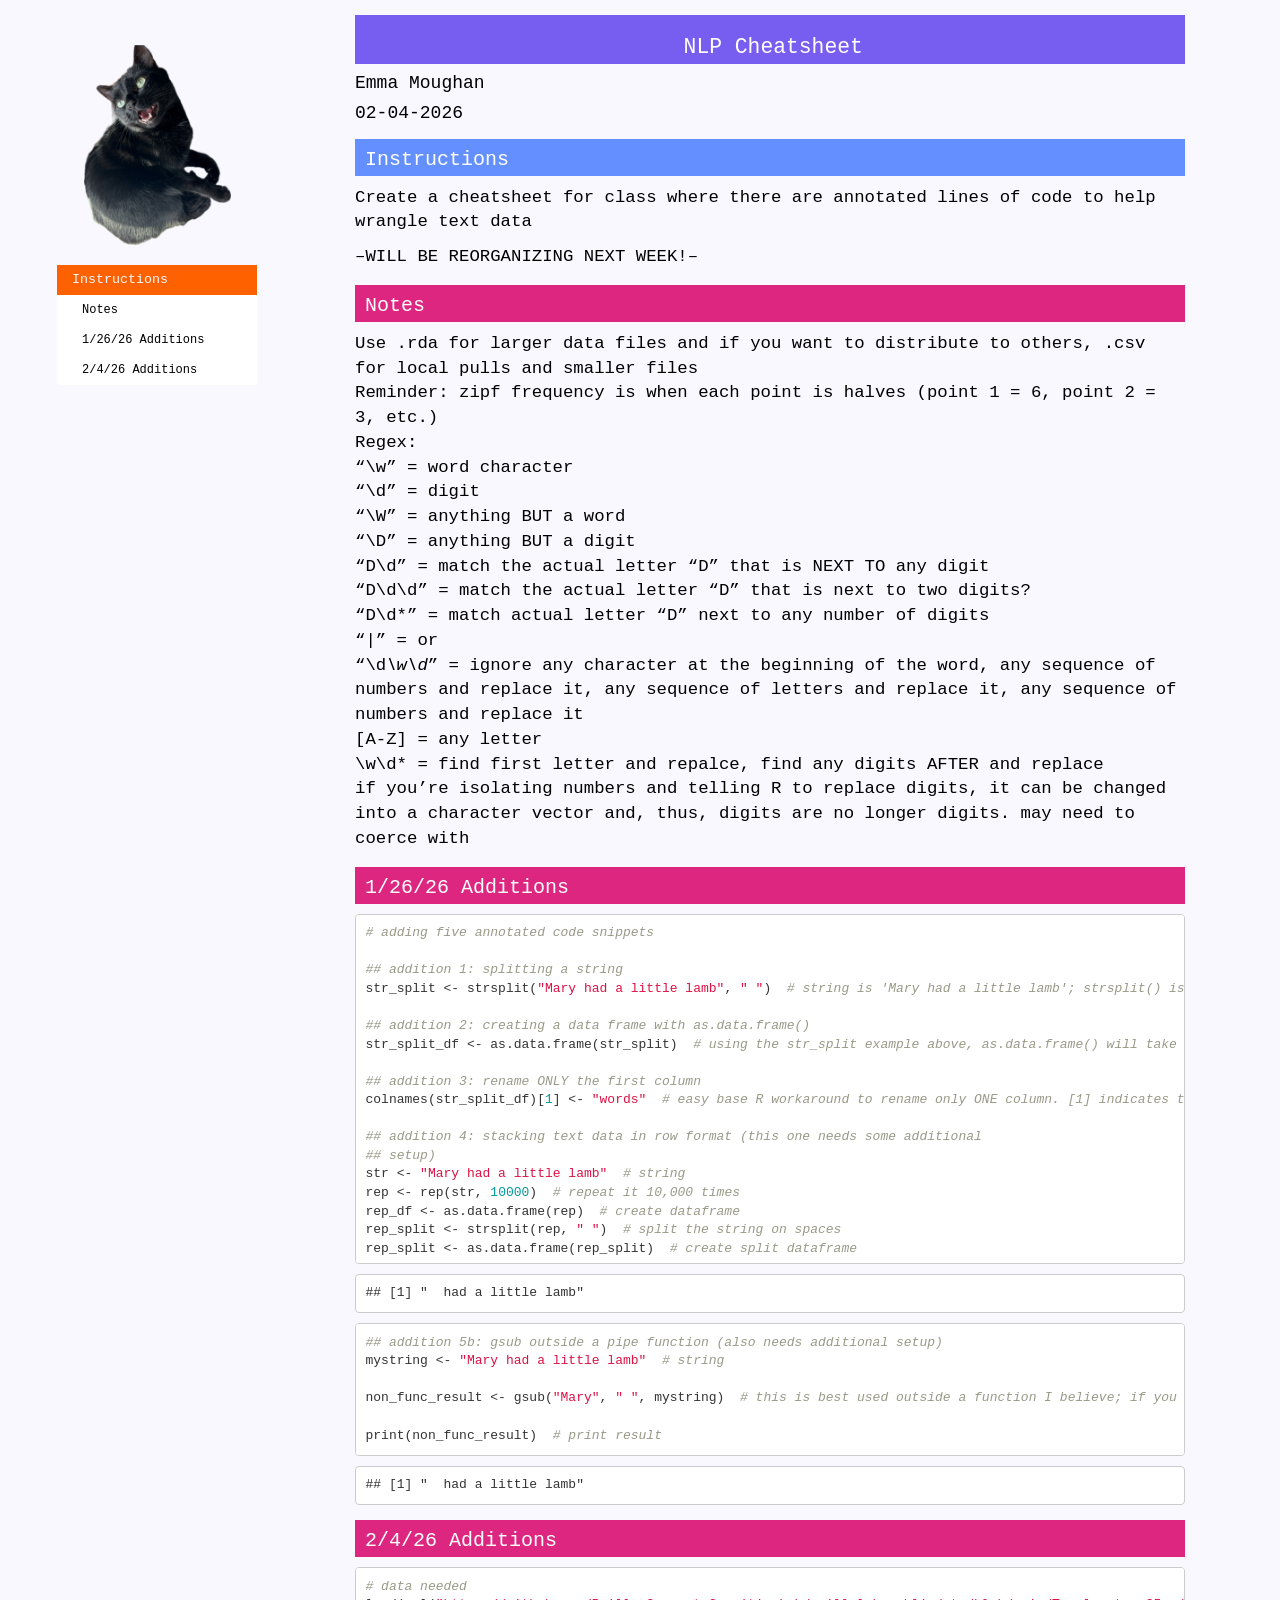
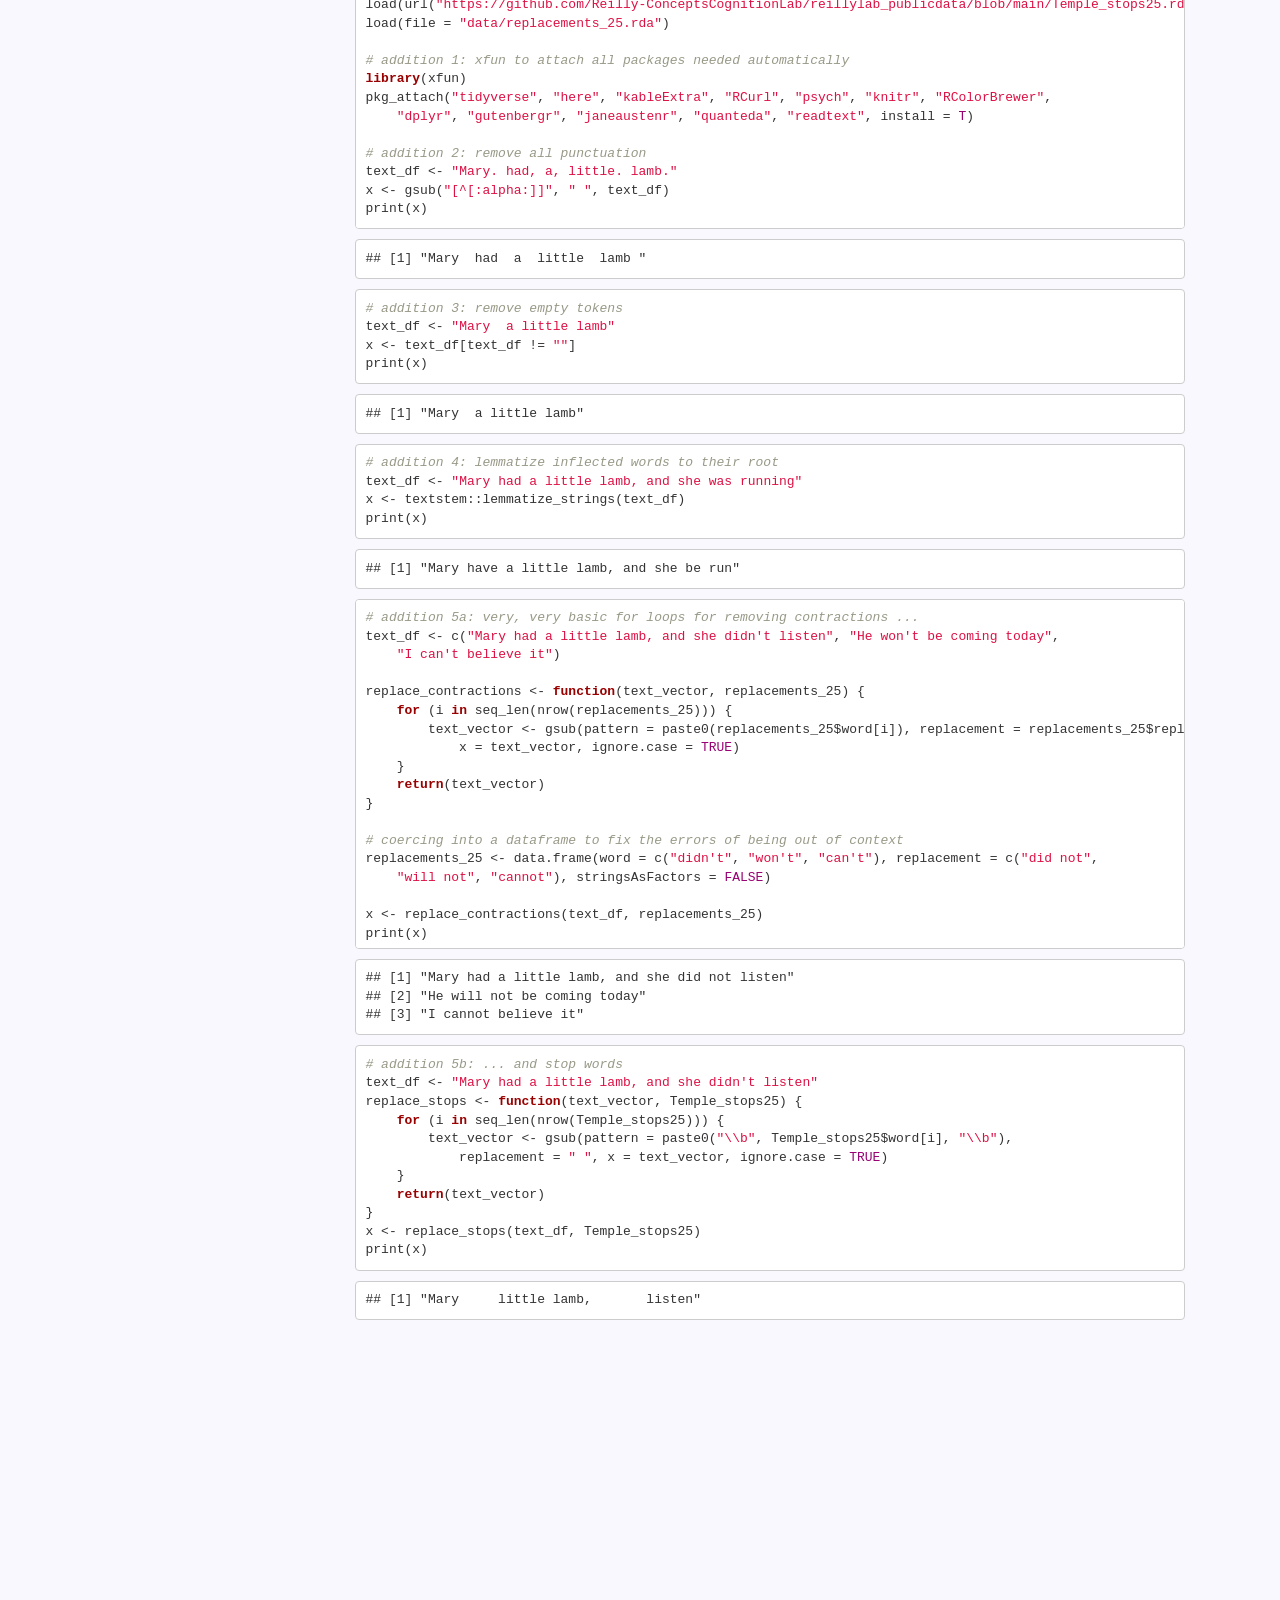
==== Moughan_NLPCheatsheet.html @ 72291a35 "Add files via upload" ====
<!DOCTYPE html>

<html>

<head>

<meta charset="utf-8" />
<meta name="generator" content="pandoc" />
<meta http-equiv="X-UA-Compatible" content="IE=EDGE" />


<meta name="author" content="Emma Moughan" />


<title>NLP Cheatsheet</title>

<script>// Pandoc 2.9 adds attributes on both header and div. We remove the former (to
// be compatible with the behavior of Pandoc < 2.8).
document.addEventListener('DOMContentLoaded', function(e) {
  var hs = document.querySelectorAll("div.section[class*='level'] > :first-child");
  var i, h, a;
  for (i = 0; i < hs.length; i++) {
    h = hs[i];
    if (!/^h[1-6]$/i.test(h.tagName)) continue;  // it should be a header h1-h6
    a = h.attributes;
    while (a.length > 0) h.removeAttribute(a[0].name);
  }
});
</script>
<script>/*! jQuery v3.6.0 | (c) OpenJS Foundation and other contributors | jquery.org/license */
!function(e,t){"use strict";"object"==typeof module&&"object"==typeof module.exports?module.exports=e.document?t(e,!0):function(e){if(!e.document)throw new Error("jQuery requires a window with a document");return t(e)}:t(e)}("undefined"!=typeof window?window:this,function(C,e){"use strict";var t=[],r=Object.getPrototypeOf,s=t.slice,g=t.flat?function(e){return t.flat.call(e)}:function(e){return t.concat.apply([],e)},u=t.push,i=t.indexOf,n={},o=n.toString,v=n.hasOwnProperty,a=v.toString,l=a.call(Object),y={},m=function(e){return"function"==typeof e&&"number"!=typeof e.nodeType&&"function"!=typeof e.item},x=function(e){return null!=e&&e===e.window},E=C.document,c={type:!0,src:!0,nonce:!0,noModule:!0};function b(e,t,n){var r,i,o=(n=n||E).createElement("script");if(o.text=e,t)for(r in c)(i=t[r]||t.getAttribute&&t.getAttribute(r))&&o.setAttribute(r,i);n.head.appendChild(o).parentNode.removeChild(o)}function w(e){return null==e?e+"":"object"==typeof e||"function"==typeof e?n[o.call(e)]||"object":typeof e}var f="3.6.0",S=function(e,t){return new S.fn.init(e,t)};function p(e){var t=!!e&&"length"in e&&e.length,n=w(e);return!m(e)&&!x(e)&&("array"===n||0===t||"number"==typeof t&&0<t&&t-1 in e)}S.fn=S.prototype={jquery:f,constructor:S,length:0,toArray:function(){return s.call(this)},get:function(e){return null==e?s.call(this):e<0?this[e+this.length]:this[e]},pushStack:function(e){var t=S.merge(this.constructor(),e);return t.prevObject=this,t},each:function(e){return S.each(this,e)},map:function(n){return this.pushStack(S.map(this,function(e,t){return n.call(e,t,e)}))},slice:function(){return this.pushStack(s.apply(this,arguments))},first:function(){return this.eq(0)},last:function(){return this.eq(-1)},even:function(){return this.pushStack(S.grep(this,function(e,t){return(t+1)%2}))},odd:function(){return this.pushStack(S.grep(this,function(e,t){return t%2}))},eq:function(e){var t=this.length,n=+e+(e<0?t:0);return this.pushStack(0<=n&&n<t?[this[n]]:[])},end:function(){return this.prevObject||this.constructor()},push:u,sort:t.sort,splice:t.splice},S.extend=S.fn.extend=function(){var e,t,n,r,i,o,a=arguments[0]||{},s=1,u=arguments.length,l=!1;for("boolean"==typeof a&&(l=a,a=arguments[s]||{},s++),"object"==typeof a||m(a)||(a={}),s===u&&(a=this,s--);s<u;s++)if(null!=(e=arguments[s]))for(t in e)r=e[t],"__proto__"!==t&&a!==r&&(l&&r&&(S.isPlainObject(r)||(i=Array.isArray(r)))?(n=a[t],o=i&&!Array.isArray(n)?[]:i||S.isPlainObject(n)?n:{},i=!1,a[t]=S.extend(l,o,r)):void 0!==r&&(a[t]=r));return a},S.extend({expando:"jQuery"+(f+Math.random()).replace(/\D/g,""),isReady:!0,error:function(e){throw new Error(e)},noop:function(){},isPlainObject:function(e){var t,n;return!(!e||"[object Object]"!==o.call(e))&&(!(t=r(e))||"function"==typeof(n=v.call(t,"constructor")&&t.constructor)&&a.call(n)===l)},isEmptyObject:function(e){var t;for(t in e)return!1;return!0},globalEval:function(e,t,n){b(e,{nonce:t&&t.nonce},n)},each:function(e,t){var n,r=0;if(p(e)){for(n=e.length;r<n;r++)if(!1===t.call(e[r],r,e[r]))break}else for(r in e)if(!1===t.call(e[r],r,e[r]))break;return e},makeArray:function(e,t){var n=t||[];return null!=e&&(p(Object(e))?S.merge(n,"string"==typeof e?[e]:e):u.call(n,e)),n},inArray:function(e,t,n){return null==t?-1:i.call(t,e,n)},merge:function(e,t){for(var n=+t.length,r=0,i=e.length;r<n;r++)e[i++]=t[r];return e.length=i,e},grep:function(e,t,n){for(var r=[],i=0,o=e.length,a=!n;i<o;i++)!t(e[i],i)!==a&&r.push(e[i]);return r},map:function(e,t,n){var r,i,o=0,a=[];if(p(e))for(r=e.length;o<r;o++)null!=(i=t(e[o],o,n))&&a.push(i);else for(o in e)null!=(i=t(e[o],o,n))&&a.push(i);return g(a)},guid:1,support:y}),"function"==typeof Symbol&&(S.fn[Symbol.iterator]=t[Symbol.iterator]),S.each("Boolean Number String Function Array Date RegExp Object Error Symbol".split(" "),function(e,t){n["[object "+t+"]"]=t.toLowerCase()});var d=function(n){var e,d,b,o,i,h,f,g,w,u,l,T,C,a,E,v,s,c,y,S="sizzle"+1*new Date,p=n.document,k=0,r=0,m=ue(),x=ue(),A=ue(),N=ue(),j=function(e,t){return e===t&&(l=!0),0},D={}.hasOwnProperty,t=[],q=t.pop,L=t.push,H=t.push,O=t.slice,P=function(e,t){for(var n=0,r=e.length;n<r;n++)if(e[n]===t)return n;return-1},R="checked|selected|async|autofocus|autoplay|controls|defer|disabled|hidden|ismap|loop|multiple|open|readonly|required|scoped",M="[\\x20\\t\\r\\n\\f]",I="(?:\\\\[\\da-fA-F]{1,6}"+M+"?|\\\\[^\\r\\n\\f]|[\\w-]|[^\0-\\x7f])+",W="\\["+M+"*("+I+")(?:"+M+"*([*^$|!~]?=)"+M+"*(?:'((?:\\\\.|[^\\\\'])*)'|\"((?:\\\\.|[^\\\\\"])*)\"|("+I+"))|)"+M+"*\\]",F=":("+I+")(?:\\((('((?:\\\\.|[^\\\\'])*)'|\"((?:\\\\.|[^\\\\\"])*)\")|((?:\\\\.|[^\\\\()[\\]]|"+W+")*)|.*)\\)|)",B=new RegExp(M+"+","g"),$=new RegExp("^"+M+"+|((?:^|[^\\\\])(?:\\\\.)*)"+M+"+$","g"),_=new RegExp("^"+M+"*,"+M+"*"),z=new RegExp("^"+M+"*([>+~]|"+M+")"+M+"*"),U=new RegExp(M+"|>"),X=new RegExp(F),V=new RegExp("^"+I+"$"),G={ID:new RegExp("^#("+I+")"),CLASS:new RegExp("^\\.("+I+")"),TAG:new RegExp("^("+I+"|[*])"),ATTR:new RegExp("^"+W),PSEUDO:new RegExp("^"+F),CHILD:new RegExp("^:(only|first|last|nth|nth-last)-(child|of-type)(?:\\("+M+"*(even|odd|(([+-]|)(\\d*)n|)"+M+"*(?:([+-]|)"+M+"*(\\d+)|))"+M+"*\\)|)","i"),bool:new RegExp("^(?:"+R+")$","i"),needsContext:new RegExp("^"+M+"*[>+~]|:(even|odd|eq|gt|lt|nth|first|last)(?:\\("+M+"*((?:-\\d)?\\d*)"+M+"*\\)|)(?=[^-]|$)","i")},Y=/HTML$/i,Q=/^(?:input|select|textarea|button)$/i,J=/^h\d$/i,K=/^[^{]+\{\s*\[native \w/,Z=/^(?:#([\w-]+)|(\w+)|\.([\w-]+))$/,ee=/[+~]/,te=new RegExp("\\\\[\\da-fA-F]{1,6}"+M+"?|\\\\([^\\r\\n\\f])","g"),ne=function(e,t){var n="0x"+e.slice(1)-65536;return t||(n<0?String.fromCharCode(n+65536):String.fromCharCode(n>>10|55296,1023&n|56320))},re=/([\0-\x1f\x7f]|^-?\d)|^-$|[^\0-\x1f\x7f-\uFFFF\w-]/g,ie=function(e,t){return t?"\0"===e?"\ufffd":e.slice(0,-1)+"\\"+e.charCodeAt(e.length-1).toString(16)+" ":"\\"+e},oe=function(){T()},ae=be(function(e){return!0===e.disabled&&"fieldset"===e.nodeName.toLowerCase()},{dir:"parentNode",next:"legend"});try{H.apply(t=O.call(p.childNodes),p.childNodes),t[p.childNodes.length].nodeType}catch(e){H={apply:t.length?function(e,t){L.apply(e,O.call(t))}:function(e,t){var n=e.length,r=0;while(e[n++]=t[r++]);e.length=n-1}}}function se(t,e,n,r){var i,o,a,s,u,l,c,f=e&&e.ownerDocument,p=e?e.nodeType:9;if(n=n||[],"string"!=typeof t||!t||1!==p&&9!==p&&11!==p)return n;if(!r&&(T(e),e=e||C,E)){if(11!==p&&(u=Z.exec(t)))if(i=u[1]){if(9===p){if(!(a=e.getElementById(i)))return n;if(a.id===i)return n.push(a),n}else if(f&&(a=f.getElementById(i))&&y(e,a)&&a.id===i)return n.push(a),n}else{if(u[2])return H.apply(n,e.getElementsByTagName(t)),n;if((i=u[3])&&d.getElementsByClassName&&e.getElementsByClassName)return H.apply(n,e.getElementsByClassName(i)),n}if(d.qsa&&!N[t+" "]&&(!v||!v.test(t))&&(1!==p||"object"!==e.nodeName.toLowerCase())){if(c=t,f=e,1===p&&(U.test(t)||z.test(t))){(f=ee.test(t)&&ye(e.parentNode)||e)===e&&d.scope||((s=e.getAttribute("id"))?s=s.replace(re,ie):e.setAttribute("id",s=S)),o=(l=h(t)).length;while(o--)l[o]=(s?"#"+s:":scope")+" "+xe(l[o]);c=l.join(",")}try{return H.apply(n,f.querySelectorAll(c)),n}catch(e){N(t,!0)}finally{s===S&&e.removeAttribute("id")}}}return g(t.replace($,"$1"),e,n,r)}function ue(){var r=[];return function e(t,n){return r.push(t+" ")>b.cacheLength&&delete e[r.shift()],e[t+" "]=n}}function le(e){return e[S]=!0,e}function ce(e){var t=C.createElement("fieldset");try{return!!e(t)}catch(e){return!1}finally{t.parentNode&&t.parentNode.removeChild(t),t=null}}function fe(e,t){var n=e.split("|"),r=n.length;while(r--)b.attrHandle[n[r]]=t}function pe(e,t){var n=t&&e,r=n&&1===e.nodeType&&1===t.nodeType&&e.sourceIndex-t.sourceIndex;if(r)return r;if(n)while(n=n.nextSibling)if(n===t)return-1;return e?1:-1}function de(t){return function(e){return"input"===e.nodeName.toLowerCase()&&e.type===t}}function he(n){return function(e){var t=e.nodeName.toLowerCase();return("input"===t||"button"===t)&&e.type===n}}function ge(t){return function(e){return"form"in e?e.parentNode&&!1===e.disabled?"label"in e?"label"in e.parentNode?e.parentNode.disabled===t:e.disabled===t:e.isDisabled===t||e.isDisabled!==!t&&ae(e)===t:e.disabled===t:"label"in e&&e.disabled===t}}function ve(a){return le(function(o){return o=+o,le(function(e,t){var n,r=a([],e.length,o),i=r.length;while(i--)e[n=r[i]]&&(e[n]=!(t[n]=e[n]))})})}function ye(e){return e&&"undefined"!=typeof e.getElementsByTagName&&e}for(e in d=se.support={},i=se.isXML=function(e){var t=e&&e.namespaceURI,n=e&&(e.ownerDocument||e).documentElement;return!Y.test(t||n&&n.nodeName||"HTML")},T=se.setDocument=function(e){var t,n,r=e?e.ownerDocument||e:p;return r!=C&&9===r.nodeType&&r.documentElement&&(a=(C=r).documentElement,E=!i(C),p!=C&&(n=C.defaultView)&&n.top!==n&&(n.addEventListener?n.addEventListener("unload",oe,!1):n.attachEvent&&n.attachEvent("onunload",oe)),d.scope=ce(function(e){return a.appendChild(e).appendChild(C.createElement("div")),"undefined"!=typeof e.querySelectorAll&&!e.querySelectorAll(":scope fieldset div").length}),d.attributes=ce(function(e){return e.className="i",!e.getAttribute("className")}),d.getElementsByTagName=ce(function(e){return e.appendChild(C.createComment("")),!e.getElementsByTagName("*").length}),d.getElementsByClassName=K.test(C.getElementsByClassName),d.getById=ce(function(e){return a.appendChild(e).id=S,!C.getElementsByName||!C.getElementsByName(S).length}),d.getById?(b.filter.ID=function(e){var t=e.replace(te,ne);return function(e){return e.getAttribute("id")===t}},b.find.ID=function(e,t){if("undefined"!=typeof t.getElementById&&E){var n=t.getElementById(e);return n?[n]:[]}}):(b.filter.ID=function(e){var n=e.replace(te,ne);return function(e){var t="undefined"!=typeof e.getAttributeNode&&e.getAttributeNode("id");return t&&t.value===n}},b.find.ID=function(e,t){if("undefined"!=typeof t.getElementById&&E){var n,r,i,o=t.getElementById(e);if(o){if((n=o.getAttributeNode("id"))&&n.value===e)return[o];i=t.getElementsByName(e),r=0;while(o=i[r++])if((n=o.getAttributeNode("id"))&&n.value===e)return[o]}return[]}}),b.find.TAG=d.getElementsByTagName?function(e,t){return"undefined"!=typeof t.getElementsByTagName?t.getElementsByTagName(e):d.qsa?t.querySelectorAll(e):void 0}:function(e,t){var n,r=[],i=0,o=t.getElementsByTagName(e);if("*"===e){while(n=o[i++])1===n.nodeType&&r.push(n);return r}return o},b.find.CLASS=d.getElementsByClassName&&function(e,t){if("undefined"!=typeof t.getElementsByClassName&&E)return t.getElementsByClassName(e)},s=[],v=[],(d.qsa=K.test(C.querySelectorAll))&&(ce(function(e){var t;a.appendChild(e).innerHTML="<a id='"+S+"'></a><select id='"+S+"-\r\\' msallowcapture=''><option selected=''></option></select>",e.querySelectorAll("[msallowcapture^='']").length&&v.push("[*^$]="+M+"*(?:''|\"\")"),e.querySelectorAll("[selected]").length||v.push("\\["+M+"*(?:value|"+R+")"),e.querySelectorAll("[id~="+S+"-]").length||v.push("~="),(t=C.createElement("input")).setAttribute("name",""),e.appendChild(t),e.querySelectorAll("[name='']").length||v.push("\\["+M+"*name"+M+"*="+M+"*(?:''|\"\")"),e.querySelectorAll(":checked").length||v.push(":checked"),e.querySelectorAll("a#"+S+"+*").length||v.push(".#.+[+~]"),e.querySelectorAll("\\\f"),v.push("[\\r\\n\\f]")}),ce(function(e){e.innerHTML="<a href='' disabled='disabled'></a><select disabled='disabled'><option/></select>";var t=C.createElement("input");t.setAttribute("type","hidden"),e.appendChild(t).setAttribute("name","D"),e.querySelectorAll("[name=d]").length&&v.push("name"+M+"*[*^$|!~]?="),2!==e.querySelectorAll(":enabled").length&&v.push(":enabled",":disabled"),a.appendChild(e).disabled=!0,2!==e.querySelectorAll(":disabled").length&&v.push(":enabled",":disabled"),e.querySelectorAll("*,:x"),v.push(",.*:")})),(d.matchesSelector=K.test(c=a.matches||a.webkitMatchesSelector||a.mozMatchesSelector||a.oMatchesSelector||a.msMatchesSelector))&&ce(function(e){d.disconnectedMatch=c.call(e,"*"),c.call(e,"[s!='']:x"),s.push("!=",F)}),v=v.length&&new RegExp(v.join("|")),s=s.length&&new RegExp(s.join("|")),t=K.test(a.compareDocumentPosition),y=t||K.test(a.contains)?function(e,t){var n=9===e.nodeType?e.documentElement:e,r=t&&t.parentNode;return e===r||!(!r||1!==r.nodeType||!(n.contains?n.contains(r):e.compareDocumentPosition&&16&e.compareDocumentPosition(r)))}:function(e,t){if(t)while(t=t.parentNode)if(t===e)return!0;return!1},j=t?function(e,t){if(e===t)return l=!0,0;var n=!e.compareDocumentPosition-!t.compareDocumentPosition;return n||(1&(n=(e.ownerDocument||e)==(t.ownerDocument||t)?e.compareDocumentPosition(t):1)||!d.sortDetached&&t.compareDocumentPosition(e)===n?e==C||e.ownerDocument==p&&y(p,e)?-1:t==C||t.ownerDocument==p&&y(p,t)?1:u?P(u,e)-P(u,t):0:4&n?-1:1)}:function(e,t){if(e===t)return l=!0,0;var n,r=0,i=e.parentNode,o=t.parentNode,a=[e],s=[t];if(!i||!o)return e==C?-1:t==C?1:i?-1:o?1:u?P(u,e)-P(u,t):0;if(i===o)return pe(e,t);n=e;while(n=n.parentNode)a.unshift(n);n=t;while(n=n.parentNode)s.unshift(n);while(a[r]===s[r])r++;return r?pe(a[r],s[r]):a[r]==p?-1:s[r]==p?1:0}),C},se.matches=function(e,t){return se(e,null,null,t)},se.matchesSelector=function(e,t){if(T(e),d.matchesSelector&&E&&!N[t+" "]&&(!s||!s.test(t))&&(!v||!v.test(t)))try{var n=c.call(e,t);if(n||d.disconnectedMatch||e.document&&11!==e.document.nodeType)return n}catch(e){N(t,!0)}return 0<se(t,C,null,[e]).length},se.contains=function(e,t){return(e.ownerDocument||e)!=C&&T(e),y(e,t)},se.attr=function(e,t){(e.ownerDocument||e)!=C&&T(e);var n=b.attrHandle[t.toLowerCase()],r=n&&D.call(b.attrHandle,t.toLowerCase())?n(e,t,!E):void 0;return void 0!==r?r:d.attributes||!E?e.getAttribute(t):(r=e.getAttributeNode(t))&&r.specified?r.value:null},se.escape=function(e){return(e+"").replace(re,ie)},se.error=function(e){throw new Error("Syntax error, unrecognized expression: "+e)},se.uniqueSort=function(e){var t,n=[],r=0,i=0;if(l=!d.detectDuplicates,u=!d.sortStable&&e.slice(0),e.sort(j),l){while(t=e[i++])t===e[i]&&(r=n.push(i));while(r--)e.splice(n[r],1)}return u=null,e},o=se.getText=function(e){var t,n="",r=0,i=e.nodeType;if(i){if(1===i||9===i||11===i){if("string"==typeof e.textContent)return e.textContent;for(e=e.firstChild;e;e=e.nextSibling)n+=o(e)}else if(3===i||4===i)return e.nodeValue}else while(t=e[r++])n+=o(t);return n},(b=se.selectors={cacheLength:50,createPseudo:le,match:G,attrHandle:{},find:{},relative:{">":{dir:"parentNode",first:!0}," ":{dir:"parentNode"},"+":{dir:"previousSibling",first:!0},"~":{dir:"previousSibling"}},preFilter:{ATTR:function(e){return e[1]=e[1].replace(te,ne),e[3]=(e[3]||e[4]||e[5]||"").replace(te,ne),"~="===e[2]&&(e[3]=" "+e[3]+" "),e.slice(0,4)},CHILD:function(e){return e[1]=e[1].toLowerCase(),"nth"===e[1].slice(0,3)?(e[3]||se.error(e[0]),e[4]=+(e[4]?e[5]+(e[6]||1):2*("even"===e[3]||"odd"===e[3])),e[5]=+(e[7]+e[8]||"odd"===e[3])):e[3]&&se.error(e[0]),e},PSEUDO:function(e){var t,n=!e[6]&&e[2];return G.CHILD.test(e[0])?null:(e[3]?e[2]=e[4]||e[5]||"":n&&X.test(n)&&(t=h(n,!0))&&(t=n.indexOf(")",n.length-t)-n.length)&&(e[0]=e[0].slice(0,t),e[2]=n.slice(0,t)),e.slice(0,3))}},filter:{TAG:function(e){var t=e.replace(te,ne).toLowerCase();return"*"===e?function(){return!0}:function(e){return e.nodeName&&e.nodeName.toLowerCase()===t}},CLASS:function(e){var t=m[e+" "];return t||(t=new RegExp("(^|"+M+")"+e+"("+M+"|$)"))&&m(e,function(e){return t.test("string"==typeof e.className&&e.className||"undefined"!=typeof e.getAttribute&&e.getAttribute("class")||"")})},ATTR:function(n,r,i){return function(e){var t=se.attr(e,n);return null==t?"!="===r:!r||(t+="","="===r?t===i:"!="===r?t!==i:"^="===r?i&&0===t.indexOf(i):"*="===r?i&&-1<t.indexOf(i):"$="===r?i&&t.slice(-i.length)===i:"~="===r?-1<(" "+t.replace(B," ")+" ").indexOf(i):"|="===r&&(t===i||t.slice(0,i.length+1)===i+"-"))}},CHILD:function(h,e,t,g,v){var y="nth"!==h.slice(0,3),m="last"!==h.slice(-4),x="of-type"===e;return 1===g&&0===v?function(e){return!!e.parentNode}:function(e,t,n){var r,i,o,a,s,u,l=y!==m?"nextSibling":"previousSibling",c=e.parentNode,f=x&&e.nodeName.toLowerCase(),p=!n&&!x,d=!1;if(c){if(y){while(l){a=e;while(a=a[l])if(x?a.nodeName.toLowerCase()===f:1===a.nodeType)return!1;u=l="only"===h&&!u&&"nextSibling"}return!0}if(u=[m?c.firstChild:c.lastChild],m&&p){d=(s=(r=(i=(o=(a=c)[S]||(a[S]={}))[a.uniqueID]||(o[a.uniqueID]={}))[h]||[])[0]===k&&r[1])&&r[2],a=s&&c.childNodes[s];while(a=++s&&a&&a[l]||(d=s=0)||u.pop())if(1===a.nodeType&&++d&&a===e){i[h]=[k,s,d];break}}else if(p&&(d=s=(r=(i=(o=(a=e)[S]||(a[S]={}))[a.uniqueID]||(o[a.uniqueID]={}))[h]||[])[0]===k&&r[1]),!1===d)while(a=++s&&a&&a[l]||(d=s=0)||u.pop())if((x?a.nodeName.toLowerCase()===f:1===a.nodeType)&&++d&&(p&&((i=(o=a[S]||(a[S]={}))[a.uniqueID]||(o[a.uniqueID]={}))[h]=[k,d]),a===e))break;return(d-=v)===g||d%g==0&&0<=d/g}}},PSEUDO:function(e,o){var t,a=b.pseudos[e]||b.setFilters[e.toLowerCase()]||se.error("unsupported pseudo: "+e);return a[S]?a(o):1<a.length?(t=[e,e,"",o],b.setFilters.hasOwnProperty(e.toLowerCase())?le(function(e,t){var n,r=a(e,o),i=r.length;while(i--)e[n=P(e,r[i])]=!(t[n]=r[i])}):function(e){return a(e,0,t)}):a}},pseudos:{not:le(function(e){var r=[],i=[],s=f(e.replace($,"$1"));return s[S]?le(function(e,t,n,r){var i,o=s(e,null,r,[]),a=e.length;while(a--)(i=o[a])&&(e[a]=!(t[a]=i))}):function(e,t,n){return r[0]=e,s(r,null,n,i),r[0]=null,!i.pop()}}),has:le(function(t){return function(e){return 0<se(t,e).length}}),contains:le(function(t){return t=t.replace(te,ne),function(e){return-1<(e.textContent||o(e)).indexOf(t)}}),lang:le(function(n){return V.test(n||"")||se.error("unsupported lang: "+n),n=n.replace(te,ne).toLowerCase(),function(e){var t;do{if(t=E?e.lang:e.getAttribute("xml:lang")||e.getAttribute("lang"))return(t=t.toLowerCase())===n||0===t.indexOf(n+"-")}while((e=e.parentNode)&&1===e.nodeType);return!1}}),target:function(e){var t=n.location&&n.location.hash;return t&&t.slice(1)===e.id},root:function(e){return e===a},focus:function(e){return e===C.activeElement&&(!C.hasFocus||C.hasFocus())&&!!(e.type||e.href||~e.tabIndex)},enabled:ge(!1),disabled:ge(!0),checked:function(e){var t=e.nodeName.toLowerCase();return"input"===t&&!!e.checked||"option"===t&&!!e.selected},selected:function(e){return e.parentNode&&e.parentNode.selectedIndex,!0===e.selected},empty:function(e){for(e=e.firstChild;e;e=e.nextSibling)if(e.nodeType<6)return!1;return!0},parent:function(e){return!b.pseudos.empty(e)},header:function(e){return J.test(e.nodeName)},input:function(e){return Q.test(e.nodeName)},button:function(e){var t=e.nodeName.toLowerCase();return"input"===t&&"button"===e.type||"button"===t},text:function(e){var t;return"input"===e.nodeName.toLowerCase()&&"text"===e.type&&(null==(t=e.getAttribute("type"))||"text"===t.toLowerCase())},first:ve(function(){return[0]}),last:ve(function(e,t){return[t-1]}),eq:ve(function(e,t,n){return[n<0?n+t:n]}),even:ve(function(e,t){for(var n=0;n<t;n+=2)e.push(n);return e}),odd:ve(function(e,t){for(var n=1;n<t;n+=2)e.push(n);return e}),lt:ve(function(e,t,n){for(var r=n<0?n+t:t<n?t:n;0<=--r;)e.push(r);return e}),gt:ve(function(e,t,n){for(var r=n<0?n+t:n;++r<t;)e.push(r);return e})}}).pseudos.nth=b.pseudos.eq,{radio:!0,checkbox:!0,file:!0,password:!0,image:!0})b.pseudos[e]=de(e);for(e in{submit:!0,reset:!0})b.pseudos[e]=he(e);function me(){}function xe(e){for(var t=0,n=e.length,r="";t<n;t++)r+=e[t].value;return r}function be(s,e,t){var u=e.dir,l=e.next,c=l||u,f=t&&"parentNode"===c,p=r++;return e.first?function(e,t,n){while(e=e[u])if(1===e.nodeType||f)return s(e,t,n);return!1}:function(e,t,n){var r,i,o,a=[k,p];if(n){while(e=e[u])if((1===e.nodeType||f)&&s(e,t,n))return!0}else while(e=e[u])if(1===e.nodeType||f)if(i=(o=e[S]||(e[S]={}))[e.uniqueID]||(o[e.uniqueID]={}),l&&l===e.nodeName.toLowerCase())e=e[u]||e;else{if((r=i[c])&&r[0]===k&&r[1]===p)return a[2]=r[2];if((i[c]=a)[2]=s(e,t,n))return!0}return!1}}function we(i){return 1<i.length?function(e,t,n){var r=i.length;while(r--)if(!i[r](e,t,n))return!1;return!0}:i[0]}function Te(e,t,n,r,i){for(var o,a=[],s=0,u=e.length,l=null!=t;s<u;s++)(o=e[s])&&(n&&!n(o,r,i)||(a.push(o),l&&t.push(s)));return a}function Ce(d,h,g,v,y,e){return v&&!v[S]&&(v=Ce(v)),y&&!y[S]&&(y=Ce(y,e)),le(function(e,t,n,r){var i,o,a,s=[],u=[],l=t.length,c=e||function(e,t,n){for(var r=0,i=t.length;r<i;r++)se(e,t[r],n);return n}(h||"*",n.nodeType?[n]:n,[]),f=!d||!e&&h?c:Te(c,s,d,n,r),p=g?y||(e?d:l||v)?[]:t:f;if(g&&g(f,p,n,r),v){i=Te(p,u),v(i,[],n,r),o=i.length;while(o--)(a=i[o])&&(p[u[o]]=!(f[u[o]]=a))}if(e){if(y||d){if(y){i=[],o=p.length;while(o--)(a=p[o])&&i.push(f[o]=a);y(null,p=[],i,r)}o=p.length;while(o--)(a=p[o])&&-1<(i=y?P(e,a):s[o])&&(e[i]=!(t[i]=a))}}else p=Te(p===t?p.splice(l,p.length):p),y?y(null,t,p,r):H.apply(t,p)})}function Ee(e){for(var i,t,n,r=e.length,o=b.relative[e[0].type],a=o||b.relative[" "],s=o?1:0,u=be(function(e){return e===i},a,!0),l=be(function(e){return-1<P(i,e)},a,!0),c=[function(e,t,n){var r=!o&&(n||t!==w)||((i=t).nodeType?u(e,t,n):l(e,t,n));return i=null,r}];s<r;s++)if(t=b.relative[e[s].type])c=[be(we(c),t)];else{if((t=b.filter[e[s].type].apply(null,e[s].matches))[S]){for(n=++s;n<r;n++)if(b.relative[e[n].type])break;return Ce(1<s&&we(c),1<s&&xe(e.slice(0,s-1).concat({value:" "===e[s-2].type?"*":""})).replace($,"$1"),t,s<n&&Ee(e.slice(s,n)),n<r&&Ee(e=e.slice(n)),n<r&&xe(e))}c.push(t)}return we(c)}return me.prototype=b.filters=b.pseudos,b.setFilters=new me,h=se.tokenize=function(e,t){var n,r,i,o,a,s,u,l=x[e+" "];if(l)return t?0:l.slice(0);a=e,s=[],u=b.preFilter;while(a){for(o in n&&!(r=_.exec(a))||(r&&(a=a.slice(r[0].length)||a),s.push(i=[])),n=!1,(r=z.exec(a))&&(n=r.shift(),i.push({value:n,type:r[0].replace($," ")}),a=a.slice(n.length)),b.filter)!(r=G[o].exec(a))||u[o]&&!(r=u[o](r))||(n=r.shift(),i.push({value:n,type:o,matches:r}),a=a.slice(n.length));if(!n)break}return t?a.length:a?se.error(e):x(e,s).slice(0)},f=se.compile=function(e,t){var n,v,y,m,x,r,i=[],o=[],a=A[e+" "];if(!a){t||(t=h(e)),n=t.length;while(n--)(a=Ee(t[n]))[S]?i.push(a):o.push(a);(a=A(e,(v=o,m=0<(y=i).length,x=0<v.length,r=function(e,t,n,r,i){var o,a,s,u=0,l="0",c=e&&[],f=[],p=w,d=e||x&&b.find.TAG("*",i),h=k+=null==p?1:Math.random()||.1,g=d.length;for(i&&(w=t==C||t||i);l!==g&&null!=(o=d[l]);l++){if(x&&o){a=0,t||o.ownerDocument==C||(T(o),n=!E);while(s=v[a++])if(s(o,t||C,n)){r.push(o);break}i&&(k=h)}m&&((o=!s&&o)&&u--,e&&c.push(o))}if(u+=l,m&&l!==u){a=0;while(s=y[a++])s(c,f,t,n);if(e){if(0<u)while(l--)c[l]||f[l]||(f[l]=q.call(r));f=Te(f)}H.apply(r,f),i&&!e&&0<f.length&&1<u+y.length&&se.uniqueSort(r)}return i&&(k=h,w=p),c},m?le(r):r))).selector=e}return a},g=se.select=function(e,t,n,r){var i,o,a,s,u,l="function"==typeof e&&e,c=!r&&h(e=l.selector||e);if(n=n||[],1===c.length){if(2<(o=c[0]=c[0].slice(0)).length&&"ID"===(a=o[0]).type&&9===t.nodeType&&E&&b.relative[o[1].type]){if(!(t=(b.find.ID(a.matches[0].replace(te,ne),t)||[])[0]))return n;l&&(t=t.parentNode),e=e.slice(o.shift().value.length)}i=G.needsContext.test(e)?0:o.length;while(i--){if(a=o[i],b.relative[s=a.type])break;if((u=b.find[s])&&(r=u(a.matches[0].replace(te,ne),ee.test(o[0].type)&&ye(t.parentNode)||t))){if(o.splice(i,1),!(e=r.length&&xe(o)))return H.apply(n,r),n;break}}}return(l||f(e,c))(r,t,!E,n,!t||ee.test(e)&&ye(t.parentNode)||t),n},d.sortStable=S.split("").sort(j).join("")===S,d.detectDuplicates=!!l,T(),d.sortDetached=ce(function(e){return 1&e.compareDocumentPosition(C.createElement("fieldset"))}),ce(function(e){return e.innerHTML="<a href='#'></a>","#"===e.firstChild.getAttribute("href")})||fe("type|href|height|width",function(e,t,n){if(!n)return e.getAttribute(t,"type"===t.toLowerCase()?1:2)}),d.attributes&&ce(function(e){return e.innerHTML="<input/>",e.firstChild.setAttribute("value",""),""===e.firstChild.getAttribute("value")})||fe("value",function(e,t,n){if(!n&&"input"===e.nodeName.toLowerCase())return e.defaultValue}),ce(function(e){return null==e.getAttribute("disabled")})||fe(R,function(e,t,n){var r;if(!n)return!0===e[t]?t.toLowerCase():(r=e.getAttributeNode(t))&&r.specified?r.value:null}),se}(C);S.find=d,S.expr=d.selectors,S.expr[":"]=S.expr.pseudos,S.uniqueSort=S.unique=d.uniqueSort,S.text=d.getText,S.isXMLDoc=d.isXML,S.contains=d.contains,S.escapeSelector=d.escape;var h=function(e,t,n){var r=[],i=void 0!==n;while((e=e[t])&&9!==e.nodeType)if(1===e.nodeType){if(i&&S(e).is(n))break;r.push(e)}return r},T=function(e,t){for(var n=[];e;e=e.nextSibling)1===e.nodeType&&e!==t&&n.push(e);return n},k=S.expr.match.needsContext;function A(e,t){return e.nodeName&&e.nodeName.toLowerCase()===t.toLowerCase()}var N=/^<([a-z][^\/\0>:\x20\t\r\n\f]*)[\x20\t\r\n\f]*\/?>(?:<\/\1>|)$/i;function j(e,n,r){return m(n)?S.grep(e,function(e,t){return!!n.call(e,t,e)!==r}):n.nodeType?S.grep(e,function(e){return e===n!==r}):"string"!=typeof n?S.grep(e,function(e){return-1<i.call(n,e)!==r}):S.filter(n,e,r)}S.filter=function(e,t,n){var r=t[0];return n&&(e=":not("+e+")"),1===t.length&&1===r.nodeType?S.find.matchesSelector(r,e)?[r]:[]:S.find.matches(e,S.grep(t,function(e){return 1===e.nodeType}))},S.fn.extend({find:function(e){var t,n,r=this.length,i=this;if("string"!=typeof e)return this.pushStack(S(e).filter(function(){for(t=0;t<r;t++)if(S.contains(i[t],this))return!0}));for(n=this.pushStack([]),t=0;t<r;t++)S.find(e,i[t],n);return 1<r?S.uniqueSort(n):n},filter:function(e){return this.pushStack(j(this,e||[],!1))},not:function(e){return this.pushStack(j(this,e||[],!0))},is:function(e){return!!j(this,"string"==typeof e&&k.test(e)?S(e):e||[],!1).length}});var D,q=/^(?:\s*(<[\w\W]+>)[^>]*|#([\w-]+))$/;(S.fn.init=function(e,t,n){var r,i;if(!e)return this;if(n=n||D,"string"==typeof e){if(!(r="<"===e[0]&&">"===e[e.length-1]&&3<=e.length?[null,e,null]:q.exec(e))||!r[1]&&t)return!t||t.jquery?(t||n).find(e):this.constructor(t).find(e);if(r[1]){if(t=t instanceof S?t[0]:t,S.merge(this,S.parseHTML(r[1],t&&t.nodeType?t.ownerDocument||t:E,!0)),N.test(r[1])&&S.isPlainObject(t))for(r in t)m(this[r])?this[r](t[r]):this.attr(r,t[r]);return this}return(i=E.getElementById(r[2]))&&(this[0]=i,this.length=1),this}return e.nodeType?(this[0]=e,this.length=1,this):m(e)?void 0!==n.ready?n.ready(e):e(S):S.makeArray(e,this)}).prototype=S.fn,D=S(E);var L=/^(?:parents|prev(?:Until|All))/,H={children:!0,contents:!0,next:!0,prev:!0};function O(e,t){while((e=e[t])&&1!==e.nodeType);return e}S.fn.extend({has:function(e){var t=S(e,this),n=t.length;return this.filter(function(){for(var e=0;e<n;e++)if(S.contains(this,t[e]))return!0})},closest:function(e,t){var n,r=0,i=this.length,o=[],a="string"!=typeof e&&S(e);if(!k.test(e))for(;r<i;r++)for(n=this[r];n&&n!==t;n=n.parentNode)if(n.nodeType<11&&(a?-1<a.index(n):1===n.nodeType&&S.find.matchesSelector(n,e))){o.push(n);break}return this.pushStack(1<o.length?S.uniqueSort(o):o)},index:function(e){return e?"string"==typeof e?i.call(S(e),this[0]):i.call(this,e.jquery?e[0]:e):this[0]&&this[0].parentNode?this.first().prevAll().length:-1},add:function(e,t){return this.pushStack(S.uniqueSort(S.merge(this.get(),S(e,t))))},addBack:function(e){return this.add(null==e?this.prevObject:this.prevObject.filter(e))}}),S.each({parent:function(e){var t=e.parentNode;return t&&11!==t.nodeType?t:null},parents:function(e){return h(e,"parentNode")},parentsUntil:function(e,t,n){return h(e,"parentNode",n)},next:function(e){return O(e,"nextSibling")},prev:function(e){return O(e,"previousSibling")},nextAll:function(e){return h(e,"nextSibling")},prevAll:function(e){return h(e,"previousSibling")},nextUntil:function(e,t,n){return h(e,"nextSibling",n)},prevUntil:function(e,t,n){return h(e,"previousSibling",n)},siblings:function(e){return T((e.parentNode||{}).firstChild,e)},children:function(e){return T(e.firstChild)},contents:function(e){return null!=e.contentDocument&&r(e.contentDocument)?e.contentDocument:(A(e,"template")&&(e=e.content||e),S.merge([],e.childNodes))}},function(r,i){S.fn[r]=function(e,t){var n=S.map(this,i,e);return"Until"!==r.slice(-5)&&(t=e),t&&"string"==typeof t&&(n=S.filter(t,n)),1<this.length&&(H[r]||S.uniqueSort(n),L.test(r)&&n.reverse()),this.pushStack(n)}});var P=/[^\x20\t\r\n\f]+/g;function R(e){return e}function M(e){throw e}function I(e,t,n,r){var i;try{e&&m(i=e.promise)?i.call(e).done(t).fail(n):e&&m(i=e.then)?i.call(e,t,n):t.apply(void 0,[e].slice(r))}catch(e){n.apply(void 0,[e])}}S.Callbacks=function(r){var e,n;r="string"==typeof r?(e=r,n={},S.each(e.match(P)||[],function(e,t){n[t]=!0}),n):S.extend({},r);var i,t,o,a,s=[],u=[],l=-1,c=function(){for(a=a||r.once,o=i=!0;u.length;l=-1){t=u.shift();while(++l<s.length)!1===s[l].apply(t[0],t[1])&&r.stopOnFalse&&(l=s.length,t=!1)}r.memory||(t=!1),i=!1,a&&(s=t?[]:"")},f={add:function(){return s&&(t&&!i&&(l=s.length-1,u.push(t)),function n(e){S.each(e,function(e,t){m(t)?r.unique&&f.has(t)||s.push(t):t&&t.length&&"string"!==w(t)&&n(t)})}(arguments),t&&!i&&c()),this},remove:function(){return S.each(arguments,function(e,t){var n;while(-1<(n=S.inArray(t,s,n)))s.splice(n,1),n<=l&&l--}),this},has:function(e){return e?-1<S.inArray(e,s):0<s.length},empty:function(){return s&&(s=[]),this},disable:function(){return a=u=[],s=t="",this},disabled:function(){return!s},lock:function(){return a=u=[],t||i||(s=t=""),this},locked:function(){return!!a},fireWith:function(e,t){return a||(t=[e,(t=t||[]).slice?t.slice():t],u.push(t),i||c()),this},fire:function(){return f.fireWith(this,arguments),this},fired:function(){return!!o}};return f},S.extend({Deferred:function(e){var o=[["notify","progress",S.Callbacks("memory"),S.Callbacks("memory"),2],["resolve","done",S.Callbacks("once memory"),S.Callbacks("once memory"),0,"resolved"],["reject","fail",S.Callbacks("once memory"),S.Callbacks("once memory"),1,"rejected"]],i="pending",a={state:function(){return i},always:function(){return s.done(arguments).fail(arguments),this},"catch":function(e){return a.then(null,e)},pipe:function(){var i=arguments;return S.Deferred(function(r){S.each(o,function(e,t){var n=m(i[t[4]])&&i[t[4]];s[t[1]](function(){var e=n&&n.apply(this,arguments);e&&m(e.promise)?e.promise().progress(r.notify).done(r.resolve).fail(r.reject):r[t[0]+"With"](this,n?[e]:arguments)})}),i=null}).promise()},then:function(t,n,r){var u=0;function l(i,o,a,s){return function(){var n=this,r=arguments,e=function(){var e,t;if(!(i<u)){if((e=a.apply(n,r))===o.promise())throw new TypeError("Thenable self-resolution");t=e&&("object"==typeof e||"function"==typeof e)&&e.then,m(t)?s?t.call(e,l(u,o,R,s),l(u,o,M,s)):(u++,t.call(e,l(u,o,R,s),l(u,o,M,s),l(u,o,R,o.notifyWith))):(a!==R&&(n=void 0,r=[e]),(s||o.resolveWith)(n,r))}},t=s?e:function(){try{e()}catch(e){S.Deferred.exceptionHook&&S.Deferred.exceptionHook(e,t.stackTrace),u<=i+1&&(a!==M&&(n=void 0,r=[e]),o.rejectWith(n,r))}};i?t():(S.Deferred.getStackHook&&(t.stackTrace=S.Deferred.getStackHook()),C.setTimeout(t))}}return S.Deferred(function(e){o[0][3].add(l(0,e,m(r)?r:R,e.notifyWith)),o[1][3].add(l(0,e,m(t)?t:R)),o[2][3].add(l(0,e,m(n)?n:M))}).promise()},promise:function(e){return null!=e?S.extend(e,a):a}},s={};return S.each(o,function(e,t){var n=t[2],r=t[5];a[t[1]]=n.add,r&&n.add(function(){i=r},o[3-e][2].disable,o[3-e][3].disable,o[0][2].lock,o[0][3].lock),n.add(t[3].fire),s[t[0]]=function(){return s[t[0]+"With"](this===s?void 0:this,arguments),this},s[t[0]+"With"]=n.fireWith}),a.promise(s),e&&e.call(s,s),s},when:function(e){var n=arguments.length,t=n,r=Array(t),i=s.call(arguments),o=S.Deferred(),a=function(t){return function(e){r[t]=this,i[t]=1<arguments.length?s.call(arguments):e,--n||o.resolveWith(r,i)}};if(n<=1&&(I(e,o.done(a(t)).resolve,o.reject,!n),"pending"===o.state()||m(i[t]&&i[t].then)))return o.then();while(t--)I(i[t],a(t),o.reject);return o.promise()}});var W=/^(Eval|Internal|Range|Reference|Syntax|Type|URI)Error$/;S.Deferred.exceptionHook=function(e,t){C.console&&C.console.warn&&e&&W.test(e.name)&&C.console.warn("jQuery.Deferred exception: "+e.message,e.stack,t)},S.readyException=function(e){C.setTimeout(function(){throw e})};var F=S.Deferred();function B(){E.removeEventListener("DOMContentLoaded",B),C.removeEventListener("load",B),S.ready()}S.fn.ready=function(e){return F.then(e)["catch"](function(e){S.readyException(e)}),this},S.extend({isReady:!1,readyWait:1,ready:function(e){(!0===e?--S.readyWait:S.isReady)||(S.isReady=!0)!==e&&0<--S.readyWait||F.resolveWith(E,[S])}}),S.ready.then=F.then,"complete"===E.readyState||"loading"!==E.readyState&&!E.documentElement.doScroll?C.setTimeout(S.ready):(E.addEventListener("DOMContentLoaded",B),C.addEventListener("load",B));var $=function(e,t,n,r,i,o,a){var s=0,u=e.length,l=null==n;if("object"===w(n))for(s in i=!0,n)$(e,t,s,n[s],!0,o,a);else if(void 0!==r&&(i=!0,m(r)||(a=!0),l&&(a?(t.call(e,r),t=null):(l=t,t=function(e,t,n){return l.call(S(e),n)})),t))for(;s<u;s++)t(e[s],n,a?r:r.call(e[s],s,t(e[s],n)));return i?e:l?t.call(e):u?t(e[0],n):o},_=/^-ms-/,z=/-([a-z])/g;function U(e,t){return t.toUpperCase()}function X(e){return e.replace(_,"ms-").replace(z,U)}var V=function(e){return 1===e.nodeType||9===e.nodeType||!+e.nodeType};function G(){this.expando=S.expando+G.uid++}G.uid=1,G.prototype={cache:function(e){var t=e[this.expando];return t||(t={},V(e)&&(e.nodeType?e[this.expando]=t:Object.defineProperty(e,this.expando,{value:t,configurable:!0}))),t},set:function(e,t,n){var r,i=this.cache(e);if("string"==typeof t)i[X(t)]=n;else for(r in t)i[X(r)]=t[r];return i},get:function(e,t){return void 0===t?this.cache(e):e[this.expando]&&e[this.expando][X(t)]},access:function(e,t,n){return void 0===t||t&&"string"==typeof t&&void 0===n?this.get(e,t):(this.set(e,t,n),void 0!==n?n:t)},remove:function(e,t){var n,r=e[this.expando];if(void 0!==r){if(void 0!==t){n=(t=Array.isArray(t)?t.map(X):(t=X(t))in r?[t]:t.match(P)||[]).length;while(n--)delete r[t[n]]}(void 0===t||S.isEmptyObject(r))&&(e.nodeType?e[this.expando]=void 0:delete e[this.expando])}},hasData:function(e){var t=e[this.expando];return void 0!==t&&!S.isEmptyObject(t)}};var Y=new G,Q=new G,J=/^(?:\{[\w\W]*\}|\[[\w\W]*\])$/,K=/[A-Z]/g;function Z(e,t,n){var r,i;if(void 0===n&&1===e.nodeType)if(r="data-"+t.replace(K,"-$&").toLowerCase(),"string"==typeof(n=e.getAttribute(r))){try{n="true"===(i=n)||"false"!==i&&("null"===i?null:i===+i+""?+i:J.test(i)?JSON.parse(i):i)}catch(e){}Q.set(e,t,n)}else n=void 0;return n}S.extend({hasData:function(e){return Q.hasData(e)||Y.hasData(e)},data:function(e,t,n){return Q.access(e,t,n)},removeData:function(e,t){Q.remove(e,t)},_data:function(e,t,n){return Y.access(e,t,n)},_removeData:function(e,t){Y.remove(e,t)}}),S.fn.extend({data:function(n,e){var t,r,i,o=this[0],a=o&&o.attributes;if(void 0===n){if(this.length&&(i=Q.get(o),1===o.nodeType&&!Y.get(o,"hasDataAttrs"))){t=a.length;while(t--)a[t]&&0===(r=a[t].name).indexOf("data-")&&(r=X(r.slice(5)),Z(o,r,i[r]));Y.set(o,"hasDataAttrs",!0)}return i}return"object"==typeof n?this.each(function(){Q.set(this,n)}):$(this,function(e){var t;if(o&&void 0===e)return void 0!==(t=Q.get(o,n))?t:void 0!==(t=Z(o,n))?t:void 0;this.each(function(){Q.set(this,n,e)})},null,e,1<arguments.length,null,!0)},removeData:function(e){return this.each(function(){Q.remove(this,e)})}}),S.extend({queue:function(e,t,n){var r;if(e)return t=(t||"fx")+"queue",r=Y.get(e,t),n&&(!r||Array.isArray(n)?r=Y.access(e,t,S.makeArray(n)):r.push(n)),r||[]},dequeue:function(e,t){t=t||"fx";var n=S.queue(e,t),r=n.length,i=n.shift(),o=S._queueHooks(e,t);"inprogress"===i&&(i=n.shift(),r--),i&&("fx"===t&&n.unshift("inprogress"),delete o.stop,i.call(e,function(){S.dequeue(e,t)},o)),!r&&o&&o.empty.fire()},_queueHooks:function(e,t){var n=t+"queueHooks";return Y.get(e,n)||Y.access(e,n,{empty:S.Callbacks("once memory").add(function(){Y.remove(e,[t+"queue",n])})})}}),S.fn.extend({queue:function(t,n){var e=2;return"string"!=typeof t&&(n=t,t="fx",e--),arguments.length<e?S.queue(this[0],t):void 0===n?this:this.each(function(){var e=S.queue(this,t,n);S._queueHooks(this,t),"fx"===t&&"inprogress"!==e[0]&&S.dequeue(this,t)})},dequeue:function(e){return this.each(function(){S.dequeue(this,e)})},clearQueue:function(e){return this.queue(e||"fx",[])},promise:function(e,t){var n,r=1,i=S.Deferred(),o=this,a=this.length,s=function(){--r||i.resolveWith(o,[o])};"string"!=typeof e&&(t=e,e=void 0),e=e||"fx";while(a--)(n=Y.get(o[a],e+"queueHooks"))&&n.empty&&(r++,n.empty.add(s));return s(),i.promise(t)}});var ee=/[+-]?(?:\d*\.|)\d+(?:[eE][+-]?\d+|)/.source,te=new RegExp("^(?:([+-])=|)("+ee+")([a-z%]*)$","i"),ne=["Top","Right","Bottom","Left"],re=E.documentElement,ie=function(e){return S.contains(e.ownerDocument,e)},oe={composed:!0};re.getRootNode&&(ie=function(e){return S.contains(e.ownerDocument,e)||e.getRootNode(oe)===e.ownerDocument});var ae=function(e,t){return"none"===(e=t||e).style.display||""===e.style.display&&ie(e)&&"none"===S.css(e,"display")};function se(e,t,n,r){var i,o,a=20,s=r?function(){return r.cur()}:function(){return S.css(e,t,"")},u=s(),l=n&&n[3]||(S.cssNumber[t]?"":"px"),c=e.nodeType&&(S.cssNumber[t]||"px"!==l&&+u)&&te.exec(S.css(e,t));if(c&&c[3]!==l){u/=2,l=l||c[3],c=+u||1;while(a--)S.style(e,t,c+l),(1-o)*(1-(o=s()/u||.5))<=0&&(a=0),c/=o;c*=2,S.style(e,t,c+l),n=n||[]}return n&&(c=+c||+u||0,i=n[1]?c+(n[1]+1)*n[2]:+n[2],r&&(r.unit=l,r.start=c,r.end=i)),i}var ue={};function le(e,t){for(var n,r,i,o,a,s,u,l=[],c=0,f=e.length;c<f;c++)(r=e[c]).style&&(n=r.style.display,t?("none"===n&&(l[c]=Y.get(r,"display")||null,l[c]||(r.style.display="")),""===r.style.display&&ae(r)&&(l[c]=(u=a=o=void 0,a=(i=r).ownerDocument,s=i.nodeName,(u=ue[s])||(o=a.body.appendChild(a.createElement(s)),u=S.css(o,"display"),o.parentNode.removeChild(o),"none"===u&&(u="block"),ue[s]=u)))):"none"!==n&&(l[c]="none",Y.set(r,"display",n)));for(c=0;c<f;c++)null!=l[c]&&(e[c].style.display=l[c]);return e}S.fn.extend({show:function(){return le(this,!0)},hide:function(){return le(this)},toggle:function(e){return"boolean"==typeof e?e?this.show():this.hide():this.each(function(){ae(this)?S(this).show():S(this).hide()})}});var ce,fe,pe=/^(?:checkbox|radio)$/i,de=/<([a-z][^\/\0>\x20\t\r\n\f]*)/i,he=/^$|^module$|\/(?:java|ecma)script/i;ce=E.createDocumentFragment().appendChild(E.createElement("div")),(fe=E.createElement("input")).setAttribute("type","radio"),fe.setAttribute("checked","checked"),fe.setAttribute("name","t"),ce.appendChild(fe),y.checkClone=ce.cloneNode(!0).cloneNode(!0).lastChild.checked,ce.innerHTML="<textarea>x</textarea>",y.noCloneChecked=!!ce.cloneNode(!0).lastChild.defaultValue,ce.innerHTML="<option></option>",y.option=!!ce.lastChild;var ge={thead:[1,"<table>","</table>"],col:[2,"<table><colgroup>","</colgroup></table>"],tr:[2,"<table><tbody>","</tbody></table>"],td:[3,"<table><tbody><tr>","</tr></tbody></table>"],_default:[0,"",""]};function ve(e,t){var n;return n="undefined"!=typeof e.getElementsByTagName?e.getElementsByTagName(t||"*"):"undefined"!=typeof e.querySelectorAll?e.querySelectorAll(t||"*"):[],void 0===t||t&&A(e,t)?S.merge([e],n):n}function ye(e,t){for(var n=0,r=e.length;n<r;n++)Y.set(e[n],"globalEval",!t||Y.get(t[n],"globalEval"))}ge.tbody=ge.tfoot=ge.colgroup=ge.caption=ge.thead,ge.th=ge.td,y.option||(ge.optgroup=ge.option=[1,"<select multiple='multiple'>","</select>"]);var me=/<|&#?\w+;/;function xe(e,t,n,r,i){for(var o,a,s,u,l,c,f=t.createDocumentFragment(),p=[],d=0,h=e.length;d<h;d++)if((o=e[d])||0===o)if("object"===w(o))S.merge(p,o.nodeType?[o]:o);else if(me.test(o)){a=a||f.appendChild(t.createElement("div")),s=(de.exec(o)||["",""])[1].toLowerCase(),u=ge[s]||ge._default,a.innerHTML=u[1]+S.htmlPrefilter(o)+u[2],c=u[0];while(c--)a=a.lastChild;S.merge(p,a.childNodes),(a=f.firstChild).textContent=""}else p.push(t.createTextNode(o));f.textContent="",d=0;while(o=p[d++])if(r&&-1<S.inArray(o,r))i&&i.push(o);else if(l=ie(o),a=ve(f.appendChild(o),"script"),l&&ye(a),n){c=0;while(o=a[c++])he.test(o.type||"")&&n.push(o)}return f}var be=/^([^.]*)(?:\.(.+)|)/;function we(){return!0}function Te(){return!1}function Ce(e,t){return e===function(){try{return E.activeElement}catch(e){}}()==("focus"===t)}function Ee(e,t,n,r,i,o){var a,s;if("object"==typeof t){for(s in"string"!=typeof n&&(r=r||n,n=void 0),t)Ee(e,s,n,r,t[s],o);return e}if(null==r&&null==i?(i=n,r=n=void 0):null==i&&("string"==typeof n?(i=r,r=void 0):(i=r,r=n,n=void 0)),!1===i)i=Te;else if(!i)return e;return 1===o&&(a=i,(i=function(e){return S().off(e),a.apply(this,arguments)}).guid=a.guid||(a.guid=S.guid++)),e.each(function(){S.event.add(this,t,i,r,n)})}function Se(e,i,o){o?(Y.set(e,i,!1),S.event.add(e,i,{namespace:!1,handler:function(e){var t,n,r=Y.get(this,i);if(1&e.isTrigger&&this[i]){if(r.length)(S.event.special[i]||{}).delegateType&&e.stopPropagation();else if(r=s.call(arguments),Y.set(this,i,r),t=o(this,i),this[i](),r!==(n=Y.get(this,i))||t?Y.set(this,i,!1):n={},r!==n)return e.stopImmediatePropagation(),e.preventDefault(),n&&n.value}else r.length&&(Y.set(this,i,{value:S.event.trigger(S.extend(r[0],S.Event.prototype),r.slice(1),this)}),e.stopImmediatePropagation())}})):void 0===Y.get(e,i)&&S.event.add(e,i,we)}S.event={global:{},add:function(t,e,n,r,i){var o,a,s,u,l,c,f,p,d,h,g,v=Y.get(t);if(V(t)){n.handler&&(n=(o=n).handler,i=o.selector),i&&S.find.matchesSelector(re,i),n.guid||(n.guid=S.guid++),(u=v.events)||(u=v.events=Object.create(null)),(a=v.handle)||(a=v.handle=function(e){return"undefined"!=typeof S&&S.event.triggered!==e.type?S.event.dispatch.apply(t,arguments):void 0}),l=(e=(e||"").match(P)||[""]).length;while(l--)d=g=(s=be.exec(e[l])||[])[1],h=(s[2]||"").split(".").sort(),d&&(f=S.event.special[d]||{},d=(i?f.delegateType:f.bindType)||d,f=S.event.special[d]||{},c=S.extend({type:d,origType:g,data:r,handler:n,guid:n.guid,selector:i,needsContext:i&&S.expr.match.needsContext.test(i),namespace:h.join(".")},o),(p=u[d])||((p=u[d]=[]).delegateCount=0,f.setup&&!1!==f.setup.call(t,r,h,a)||t.addEventListener&&t.addEventListener(d,a)),f.add&&(f.add.call(t,c),c.handler.guid||(c.handler.guid=n.guid)),i?p.splice(p.delegateCount++,0,c):p.push(c),S.event.global[d]=!0)}},remove:function(e,t,n,r,i){var o,a,s,u,l,c,f,p,d,h,g,v=Y.hasData(e)&&Y.get(e);if(v&&(u=v.events)){l=(t=(t||"").match(P)||[""]).length;while(l--)if(d=g=(s=be.exec(t[l])||[])[1],h=(s[2]||"").split(".").sort(),d){f=S.event.special[d]||{},p=u[d=(r?f.delegateType:f.bindType)||d]||[],s=s[2]&&new RegExp("(^|\\.)"+h.join("\\.(?:.*\\.|)")+"(\\.|$)"),a=o=p.length;while(o--)c=p[o],!i&&g!==c.origType||n&&n.guid!==c.guid||s&&!s.test(c.namespace)||r&&r!==c.selector&&("**"!==r||!c.selector)||(p.splice(o,1),c.selector&&p.delegateCount--,f.remove&&f.remove.call(e,c));a&&!p.length&&(f.teardown&&!1!==f.teardown.call(e,h,v.handle)||S.removeEvent(e,d,v.handle),delete u[d])}else for(d in u)S.event.remove(e,d+t[l],n,r,!0);S.isEmptyObject(u)&&Y.remove(e,"handle events")}},dispatch:function(e){var t,n,r,i,o,a,s=new Array(arguments.length),u=S.event.fix(e),l=(Y.get(this,"events")||Object.create(null))[u.type]||[],c=S.event.special[u.type]||{};for(s[0]=u,t=1;t<arguments.length;t++)s[t]=arguments[t];if(u.delegateTarget=this,!c.preDispatch||!1!==c.preDispatch.call(this,u)){a=S.event.handlers.call(this,u,l),t=0;while((i=a[t++])&&!u.isPropagationStopped()){u.currentTarget=i.elem,n=0;while((o=i.handlers[n++])&&!u.isImmediatePropagationStopped())u.rnamespace&&!1!==o.namespace&&!u.rnamespace.test(o.namespace)||(u.handleObj=o,u.data=o.data,void 0!==(r=((S.event.special[o.origType]||{}).handle||o.handler).apply(i.elem,s))&&!1===(u.result=r)&&(u.preventDefault(),u.stopPropagation()))}return c.postDispatch&&c.postDispatch.call(this,u),u.result}},handlers:function(e,t){var n,r,i,o,a,s=[],u=t.delegateCount,l=e.target;if(u&&l.nodeType&&!("click"===e.type&&1<=e.button))for(;l!==this;l=l.parentNode||this)if(1===l.nodeType&&("click"!==e.type||!0!==l.disabled)){for(o=[],a={},n=0;n<u;n++)void 0===a[i=(r=t[n]).selector+" "]&&(a[i]=r.needsContext?-1<S(i,this).index(l):S.find(i,this,null,[l]).length),a[i]&&o.push(r);o.length&&s.push({elem:l,handlers:o})}return l=this,u<t.length&&s.push({elem:l,handlers:t.slice(u)}),s},addProp:function(t,e){Object.defineProperty(S.Event.prototype,t,{enumerable:!0,configurable:!0,get:m(e)?function(){if(this.originalEvent)return e(this.originalEvent)}:function(){if(this.originalEvent)return this.originalEvent[t]},set:function(e){Object.defineProperty(this,t,{enumerable:!0,configurable:!0,writable:!0,value:e})}})},fix:function(e){return e[S.expando]?e:new S.Event(e)},special:{load:{noBubble:!0},click:{setup:function(e){var t=this||e;return pe.test(t.type)&&t.click&&A(t,"input")&&Se(t,"click",we),!1},trigger:function(e){var t=this||e;return pe.test(t.type)&&t.click&&A(t,"input")&&Se(t,"click"),!0},_default:function(e){var t=e.target;return pe.test(t.type)&&t.click&&A(t,"input")&&Y.get(t,"click")||A(t,"a")}},beforeunload:{postDispatch:function(e){void 0!==e.result&&e.originalEvent&&(e.originalEvent.returnValue=e.result)}}}},S.removeEvent=function(e,t,n){e.removeEventListener&&e.removeEventListener(t,n)},S.Event=function(e,t){if(!(this instanceof S.Event))return new S.Event(e,t);e&&e.type?(this.originalEvent=e,this.type=e.type,this.isDefaultPrevented=e.defaultPrevented||void 0===e.defaultPrevented&&!1===e.returnValue?we:Te,this.target=e.target&&3===e.target.nodeType?e.target.parentNode:e.target,this.currentTarget=e.currentTarget,this.relatedTarget=e.relatedTarget):this.type=e,t&&S.extend(this,t),this.timeStamp=e&&e.timeStamp||Date.now(),this[S.expando]=!0},S.Event.prototype={constructor:S.Event,isDefaultPrevented:Te,isPropagationStopped:Te,isImmediatePropagationStopped:Te,isSimulated:!1,preventDefault:function(){var e=this.originalEvent;this.isDefaultPrevented=we,e&&!this.isSimulated&&e.preventDefault()},stopPropagation:function(){var e=this.originalEvent;this.isPropagationStopped=we,e&&!this.isSimulated&&e.stopPropagation()},stopImmediatePropagation:function(){var e=this.originalEvent;this.isImmediatePropagationStopped=we,e&&!this.isSimulated&&e.stopImmediatePropagation(),this.stopPropagation()}},S.each({altKey:!0,bubbles:!0,cancelable:!0,changedTouches:!0,ctrlKey:!0,detail:!0,eventPhase:!0,metaKey:!0,pageX:!0,pageY:!0,shiftKey:!0,view:!0,"char":!0,code:!0,charCode:!0,key:!0,keyCode:!0,button:!0,buttons:!0,clientX:!0,clientY:!0,offsetX:!0,offsetY:!0,pointerId:!0,pointerType:!0,screenX:!0,screenY:!0,targetTouches:!0,toElement:!0,touches:!0,which:!0},S.event.addProp),S.each({focus:"focusin",blur:"focusout"},function(e,t){S.event.special[e]={setup:function(){return Se(this,e,Ce),!1},trigger:function(){return Se(this,e),!0},_default:function(){return!0},delegateType:t}}),S.each({mouseenter:"mouseover",mouseleave:"mouseout",pointerenter:"pointerover",pointerleave:"pointerout"},function(e,i){S.event.special[e]={delegateType:i,bindType:i,handle:function(e){var t,n=e.relatedTarget,r=e.handleObj;return n&&(n===this||S.contains(this,n))||(e.type=r.origType,t=r.handler.apply(this,arguments),e.type=i),t}}}),S.fn.extend({on:function(e,t,n,r){return Ee(this,e,t,n,r)},one:function(e,t,n,r){return Ee(this,e,t,n,r,1)},off:function(e,t,n){var r,i;if(e&&e.preventDefault&&e.handleObj)return r=e.handleObj,S(e.delegateTarget).off(r.namespace?r.origType+"."+r.namespace:r.origType,r.selector,r.handler),this;if("object"==typeof e){for(i in e)this.off(i,t,e[i]);return this}return!1!==t&&"function"!=typeof t||(n=t,t=void 0),!1===n&&(n=Te),this.each(function(){S.event.remove(this,e,n,t)})}});var ke=/<script|<style|<link/i,Ae=/checked\s*(?:[^=]|=\s*.checked.)/i,Ne=/^\s*<!(?:\[CDATA\[|--)|(?:\]\]|--)>\s*$/g;function je(e,t){return A(e,"table")&&A(11!==t.nodeType?t:t.firstChild,"tr")&&S(e).children("tbody")[0]||e}function De(e){return e.type=(null!==e.getAttribute("type"))+"/"+e.type,e}function qe(e){return"true/"===(e.type||"").slice(0,5)?e.type=e.type.slice(5):e.removeAttribute("type"),e}function Le(e,t){var n,r,i,o,a,s;if(1===t.nodeType){if(Y.hasData(e)&&(s=Y.get(e).events))for(i in Y.remove(t,"handle events"),s)for(n=0,r=s[i].length;n<r;n++)S.event.add(t,i,s[i][n]);Q.hasData(e)&&(o=Q.access(e),a=S.extend({},o),Q.set(t,a))}}function He(n,r,i,o){r=g(r);var e,t,a,s,u,l,c=0,f=n.length,p=f-1,d=r[0],h=m(d);if(h||1<f&&"string"==typeof d&&!y.checkClone&&Ae.test(d))return n.each(function(e){var t=n.eq(e);h&&(r[0]=d.call(this,e,t.html())),He(t,r,i,o)});if(f&&(t=(e=xe(r,n[0].ownerDocument,!1,n,o)).firstChild,1===e.childNodes.length&&(e=t),t||o)){for(s=(a=S.map(ve(e,"script"),De)).length;c<f;c++)u=e,c!==p&&(u=S.clone(u,!0,!0),s&&S.merge(a,ve(u,"script"))),i.call(n[c],u,c);if(s)for(l=a[a.length-1].ownerDocument,S.map(a,qe),c=0;c<s;c++)u=a[c],he.test(u.type||"")&&!Y.access(u,"globalEval")&&S.contains(l,u)&&(u.src&&"module"!==(u.type||"").toLowerCase()?S._evalUrl&&!u.noModule&&S._evalUrl(u.src,{nonce:u.nonce||u.getAttribute("nonce")},l):b(u.textContent.replace(Ne,""),u,l))}return n}function Oe(e,t,n){for(var r,i=t?S.filter(t,e):e,o=0;null!=(r=i[o]);o++)n||1!==r.nodeType||S.cleanData(ve(r)),r.parentNode&&(n&&ie(r)&&ye(ve(r,"script")),r.parentNode.removeChild(r));return e}S.extend({htmlPrefilter:function(e){return e},clone:function(e,t,n){var r,i,o,a,s,u,l,c=e.cloneNode(!0),f=ie(e);if(!(y.noCloneChecked||1!==e.nodeType&&11!==e.nodeType||S.isXMLDoc(e)))for(a=ve(c),r=0,i=(o=ve(e)).length;r<i;r++)s=o[r],u=a[r],void 0,"input"===(l=u.nodeName.toLowerCase())&&pe.test(s.type)?u.checked=s.checked:"input"!==l&&"textarea"!==l||(u.defaultValue=s.defaultValue);if(t)if(n)for(o=o||ve(e),a=a||ve(c),r=0,i=o.length;r<i;r++)Le(o[r],a[r]);else Le(e,c);return 0<(a=ve(c,"script")).length&&ye(a,!f&&ve(e,"script")),c},cleanData:function(e){for(var t,n,r,i=S.event.special,o=0;void 0!==(n=e[o]);o++)if(V(n)){if(t=n[Y.expando]){if(t.events)for(r in t.events)i[r]?S.event.remove(n,r):S.removeEvent(n,r,t.handle);n[Y.expando]=void 0}n[Q.expando]&&(n[Q.expando]=void 0)}}}),S.fn.extend({detach:function(e){return Oe(this,e,!0)},remove:function(e){return Oe(this,e)},text:function(e){return $(this,function(e){return void 0===e?S.text(this):this.empty().each(function(){1!==this.nodeType&&11!==this.nodeType&&9!==this.nodeType||(this.textContent=e)})},null,e,arguments.length)},append:function(){return He(this,arguments,function(e){1!==this.nodeType&&11!==this.nodeType&&9!==this.nodeType||je(this,e).appendChild(e)})},prepend:function(){return He(this,arguments,function(e){if(1===this.nodeType||11===this.nodeType||9===this.nodeType){var t=je(this,e);t.insertBefore(e,t.firstChild)}})},before:function(){return He(this,arguments,function(e){this.parentNode&&this.parentNode.insertBefore(e,this)})},after:function(){return He(this,arguments,function(e){this.parentNode&&this.parentNode.insertBefore(e,this.nextSibling)})},empty:function(){for(var e,t=0;null!=(e=this[t]);t++)1===e.nodeType&&(S.cleanData(ve(e,!1)),e.textContent="");return this},clone:function(e,t){return e=null!=e&&e,t=null==t?e:t,this.map(function(){return S.clone(this,e,t)})},html:function(e){return $(this,function(e){var t=this[0]||{},n=0,r=this.length;if(void 0===e&&1===t.nodeType)return t.innerHTML;if("string"==typeof e&&!ke.test(e)&&!ge[(de.exec(e)||["",""])[1].toLowerCase()]){e=S.htmlPrefilter(e);try{for(;n<r;n++)1===(t=this[n]||{}).nodeType&&(S.cleanData(ve(t,!1)),t.innerHTML=e);t=0}catch(e){}}t&&this.empty().append(e)},null,e,arguments.length)},replaceWith:function(){var n=[];return He(this,arguments,function(e){var t=this.parentNode;S.inArray(this,n)<0&&(S.cleanData(ve(this)),t&&t.replaceChild(e,this))},n)}}),S.each({appendTo:"append",prependTo:"prepend",insertBefore:"before",insertAfter:"after",replaceAll:"replaceWith"},function(e,a){S.fn[e]=function(e){for(var t,n=[],r=S(e),i=r.length-1,o=0;o<=i;o++)t=o===i?this:this.clone(!0),S(r[o])[a](t),u.apply(n,t.get());return this.pushStack(n)}});var Pe=new RegExp("^("+ee+")(?!px)[a-z%]+$","i"),Re=function(e){var t=e.ownerDocument.defaultView;return t&&t.opener||(t=C),t.getComputedStyle(e)},Me=function(e,t,n){var r,i,o={};for(i in t)o[i]=e.style[i],e.style[i]=t[i];for(i in r=n.call(e),t)e.style[i]=o[i];return r},Ie=new RegExp(ne.join("|"),"i");function We(e,t,n){var r,i,o,a,s=e.style;return(n=n||Re(e))&&(""!==(a=n.getPropertyValue(t)||n[t])||ie(e)||(a=S.style(e,t)),!y.pixelBoxStyles()&&Pe.test(a)&&Ie.test(t)&&(r=s.width,i=s.minWidth,o=s.maxWidth,s.minWidth=s.maxWidth=s.width=a,a=n.width,s.width=r,s.minWidth=i,s.maxWidth=o)),void 0!==a?a+"":a}function Fe(e,t){return{get:function(){if(!e())return(this.get=t).apply(this,arguments);delete this.get}}}!function(){function e(){if(l){u.style.cssText="position:absolute;left:-11111px;width:60px;margin-top:1px;padding:0;border:0",l.style.cssText="position:relative;display:block;box-sizing:border-box;overflow:scroll;margin:auto;border:1px;padding:1px;width:60%;top:1%",re.appendChild(u).appendChild(l);var e=C.getComputedStyle(l);n="1%"!==e.top,s=12===t(e.marginLeft),l.style.right="60%",o=36===t(e.right),r=36===t(e.width),l.style.position="absolute",i=12===t(l.offsetWidth/3),re.removeChild(u),l=null}}function t(e){return Math.round(parseFloat(e))}var n,r,i,o,a,s,u=E.createElement("div"),l=E.createElement("div");l.style&&(l.style.backgroundClip="content-box",l.cloneNode(!0).style.backgroundClip="",y.clearCloneStyle="content-box"===l.style.backgroundClip,S.extend(y,{boxSizingReliable:function(){return e(),r},pixelBoxStyles:function(){return e(),o},pixelPosition:function(){return e(),n},reliableMarginLeft:function(){return e(),s},scrollboxSize:function(){return e(),i},reliableTrDimensions:function(){var e,t,n,r;return null==a&&(e=E.createElement("table"),t=E.createElement("tr"),n=E.createElement("div"),e.style.cssText="position:absolute;left:-11111px;border-collapse:separate",t.style.cssText="border:1px solid",t.style.height="1px",n.style.height="9px",n.style.display="block",re.appendChild(e).appendChild(t).appendChild(n),r=C.getComputedStyle(t),a=parseInt(r.height,10)+parseInt(r.borderTopWidth,10)+parseInt(r.borderBottomWidth,10)===t.offsetHeight,re.removeChild(e)),a}}))}();var Be=["Webkit","Moz","ms"],$e=E.createElement("div").style,_e={};function ze(e){var t=S.cssProps[e]||_e[e];return t||(e in $e?e:_e[e]=function(e){var t=e[0].toUpperCase()+e.slice(1),n=Be.length;while(n--)if((e=Be[n]+t)in $e)return e}(e)||e)}var Ue=/^(none|table(?!-c[ea]).+)/,Xe=/^--/,Ve={position:"absolute",visibility:"hidden",display:"block"},Ge={letterSpacing:"0",fontWeight:"400"};function Ye(e,t,n){var r=te.exec(t);return r?Math.max(0,r[2]-(n||0))+(r[3]||"px"):t}function Qe(e,t,n,r,i,o){var a="width"===t?1:0,s=0,u=0;if(n===(r?"border":"content"))return 0;for(;a<4;a+=2)"margin"===n&&(u+=S.css(e,n+ne[a],!0,i)),r?("content"===n&&(u-=S.css(e,"padding"+ne[a],!0,i)),"margin"!==n&&(u-=S.css(e,"border"+ne[a]+"Width",!0,i))):(u+=S.css(e,"padding"+ne[a],!0,i),"padding"!==n?u+=S.css(e,"border"+ne[a]+"Width",!0,i):s+=S.css(e,"border"+ne[a]+"Width",!0,i));return!r&&0<=o&&(u+=Math.max(0,Math.ceil(e["offset"+t[0].toUpperCase()+t.slice(1)]-o-u-s-.5))||0),u}function Je(e,t,n){var r=Re(e),i=(!y.boxSizingReliable()||n)&&"border-box"===S.css(e,"boxSizing",!1,r),o=i,a=We(e,t,r),s="offset"+t[0].toUpperCase()+t.slice(1);if(Pe.test(a)){if(!n)return a;a="auto"}return(!y.boxSizingReliable()&&i||!y.reliableTrDimensions()&&A(e,"tr")||"auto"===a||!parseFloat(a)&&"inline"===S.css(e,"display",!1,r))&&e.getClientRects().length&&(i="border-box"===S.css(e,"boxSizing",!1,r),(o=s in e)&&(a=e[s])),(a=parseFloat(a)||0)+Qe(e,t,n||(i?"border":"content"),o,r,a)+"px"}function Ke(e,t,n,r,i){return new Ke.prototype.init(e,t,n,r,i)}S.extend({cssHooks:{opacity:{get:function(e,t){if(t){var n=We(e,"opacity");return""===n?"1":n}}}},cssNumber:{animationIterationCount:!0,columnCount:!0,fillOpacity:!0,flexGrow:!0,flexShrink:!0,fontWeight:!0,gridArea:!0,gridColumn:!0,gridColumnEnd:!0,gridColumnStart:!0,gridRow:!0,gridRowEnd:!0,gridRowStart:!0,lineHeight:!0,opacity:!0,order:!0,orphans:!0,widows:!0,zIndex:!0,zoom:!0},cssProps:{},style:function(e,t,n,r){if(e&&3!==e.nodeType&&8!==e.nodeType&&e.style){var i,o,a,s=X(t),u=Xe.test(t),l=e.style;if(u||(t=ze(s)),a=S.cssHooks[t]||S.cssHooks[s],void 0===n)return a&&"get"in a&&void 0!==(i=a.get(e,!1,r))?i:l[t];"string"===(o=typeof n)&&(i=te.exec(n))&&i[1]&&(n=se(e,t,i),o="number"),null!=n&&n==n&&("number"!==o||u||(n+=i&&i[3]||(S.cssNumber[s]?"":"px")),y.clearCloneStyle||""!==n||0!==t.indexOf("background")||(l[t]="inherit"),a&&"set"in a&&void 0===(n=a.set(e,n,r))||(u?l.setProperty(t,n):l[t]=n))}},css:function(e,t,n,r){var i,o,a,s=X(t);return Xe.test(t)||(t=ze(s)),(a=S.cssHooks[t]||S.cssHooks[s])&&"get"in a&&(i=a.get(e,!0,n)),void 0===i&&(i=We(e,t,r)),"normal"===i&&t in Ge&&(i=Ge[t]),""===n||n?(o=parseFloat(i),!0===n||isFinite(o)?o||0:i):i}}),S.each(["height","width"],function(e,u){S.cssHooks[u]={get:function(e,t,n){if(t)return!Ue.test(S.css(e,"display"))||e.getClientRects().length&&e.getBoundingClientRect().width?Je(e,u,n):Me(e,Ve,function(){return Je(e,u,n)})},set:function(e,t,n){var r,i=Re(e),o=!y.scrollboxSize()&&"absolute"===i.position,a=(o||n)&&"border-box"===S.css(e,"boxSizing",!1,i),s=n?Qe(e,u,n,a,i):0;return a&&o&&(s-=Math.ceil(e["offset"+u[0].toUpperCase()+u.slice(1)]-parseFloat(i[u])-Qe(e,u,"border",!1,i)-.5)),s&&(r=te.exec(t))&&"px"!==(r[3]||"px")&&(e.style[u]=t,t=S.css(e,u)),Ye(0,t,s)}}}),S.cssHooks.marginLeft=Fe(y.reliableMarginLeft,function(e,t){if(t)return(parseFloat(We(e,"marginLeft"))||e.getBoundingClientRect().left-Me(e,{marginLeft:0},function(){return e.getBoundingClientRect().left}))+"px"}),S.each({margin:"",padding:"",border:"Width"},function(i,o){S.cssHooks[i+o]={expand:function(e){for(var t=0,n={},r="string"==typeof e?e.split(" "):[e];t<4;t++)n[i+ne[t]+o]=r[t]||r[t-2]||r[0];return n}},"margin"!==i&&(S.cssHooks[i+o].set=Ye)}),S.fn.extend({css:function(e,t){return $(this,function(e,t,n){var r,i,o={},a=0;if(Array.isArray(t)){for(r=Re(e),i=t.length;a<i;a++)o[t[a]]=S.css(e,t[a],!1,r);return o}return void 0!==n?S.style(e,t,n):S.css(e,t)},e,t,1<arguments.length)}}),((S.Tween=Ke).prototype={constructor:Ke,init:function(e,t,n,r,i,o){this.elem=e,this.prop=n,this.easing=i||S.easing._default,this.options=t,this.start=this.now=this.cur(),this.end=r,this.unit=o||(S.cssNumber[n]?"":"px")},cur:function(){var e=Ke.propHooks[this.prop];return e&&e.get?e.get(this):Ke.propHooks._default.get(this)},run:function(e){var t,n=Ke.propHooks[this.prop];return this.options.duration?this.pos=t=S.easing[this.easing](e,this.options.duration*e,0,1,this.options.duration):this.pos=t=e,this.now=(this.end-this.start)*t+this.start,this.options.step&&this.options.step.call(this.elem,this.now,this),n&&n.set?n.set(this):Ke.propHooks._default.set(this),this}}).init.prototype=Ke.prototype,(Ke.propHooks={_default:{get:function(e){var t;return 1!==e.elem.nodeType||null!=e.elem[e.prop]&&null==e.elem.style[e.prop]?e.elem[e.prop]:(t=S.css(e.elem,e.prop,""))&&"auto"!==t?t:0},set:function(e){S.fx.step[e.prop]?S.fx.step[e.prop](e):1!==e.elem.nodeType||!S.cssHooks[e.prop]&&null==e.elem.style[ze(e.prop)]?e.elem[e.prop]=e.now:S.style(e.elem,e.prop,e.now+e.unit)}}}).scrollTop=Ke.propHooks.scrollLeft={set:function(e){e.elem.nodeType&&e.elem.parentNode&&(e.elem[e.prop]=e.now)}},S.easing={linear:function(e){return e},swing:function(e){return.5-Math.cos(e*Math.PI)/2},_default:"swing"},S.fx=Ke.prototype.init,S.fx.step={};var Ze,et,tt,nt,rt=/^(?:toggle|show|hide)$/,it=/queueHooks$/;function ot(){et&&(!1===E.hidden&&C.requestAnimationFrame?C.requestAnimationFrame(ot):C.setTimeout(ot,S.fx.interval),S.fx.tick())}function at(){return C.setTimeout(function(){Ze=void 0}),Ze=Date.now()}function st(e,t){var n,r=0,i={height:e};for(t=t?1:0;r<4;r+=2-t)i["margin"+(n=ne[r])]=i["padding"+n]=e;return t&&(i.opacity=i.width=e),i}function ut(e,t,n){for(var r,i=(lt.tweeners[t]||[]).concat(lt.tweeners["*"]),o=0,a=i.length;o<a;o++)if(r=i[o].call(n,t,e))return r}function lt(o,e,t){var n,a,r=0,i=lt.prefilters.length,s=S.Deferred().always(function(){delete u.elem}),u=function(){if(a)return!1;for(var e=Ze||at(),t=Math.max(0,l.startTime+l.duration-e),n=1-(t/l.duration||0),r=0,i=l.tweens.length;r<i;r++)l.tweens[r].run(n);return s.notifyWith(o,[l,n,t]),n<1&&i?t:(i||s.notifyWith(o,[l,1,0]),s.resolveWith(o,[l]),!1)},l=s.promise({elem:o,props:S.extend({},e),opts:S.extend(!0,{specialEasing:{},easing:S.easing._default},t),originalProperties:e,originalOptions:t,startTime:Ze||at(),duration:t.duration,tweens:[],createTween:function(e,t){var n=S.Tween(o,l.opts,e,t,l.opts.specialEasing[e]||l.opts.easing);return l.tweens.push(n),n},stop:function(e){var t=0,n=e?l.tweens.length:0;if(a)return this;for(a=!0;t<n;t++)l.tweens[t].run(1);return e?(s.notifyWith(o,[l,1,0]),s.resolveWith(o,[l,e])):s.rejectWith(o,[l,e]),this}}),c=l.props;for(!function(e,t){var n,r,i,o,a;for(n in e)if(i=t[r=X(n)],o=e[n],Array.isArray(o)&&(i=o[1],o=e[n]=o[0]),n!==r&&(e[r]=o,delete e[n]),(a=S.cssHooks[r])&&"expand"in a)for(n in o=a.expand(o),delete e[r],o)n in e||(e[n]=o[n],t[n]=i);else t[r]=i}(c,l.opts.specialEasing);r<i;r++)if(n=lt.prefilters[r].call(l,o,c,l.opts))return m(n.stop)&&(S._queueHooks(l.elem,l.opts.queue).stop=n.stop.bind(n)),n;return S.map(c,ut,l),m(l.opts.start)&&l.opts.start.call(o,l),l.progress(l.opts.progress).done(l.opts.done,l.opts.complete).fail(l.opts.fail).always(l.opts.always),S.fx.timer(S.extend(u,{elem:o,anim:l,queue:l.opts.queue})),l}S.Animation=S.extend(lt,{tweeners:{"*":[function(e,t){var n=this.createTween(e,t);return se(n.elem,e,te.exec(t),n),n}]},tweener:function(e,t){m(e)?(t=e,e=["*"]):e=e.match(P);for(var n,r=0,i=e.length;r<i;r++)n=e[r],lt.tweeners[n]=lt.tweeners[n]||[],lt.tweeners[n].unshift(t)},prefilters:[function(e,t,n){var r,i,o,a,s,u,l,c,f="width"in t||"height"in t,p=this,d={},h=e.style,g=e.nodeType&&ae(e),v=Y.get(e,"fxshow");for(r in n.queue||(null==(a=S._queueHooks(e,"fx")).unqueued&&(a.unqueued=0,s=a.empty.fire,a.empty.fire=function(){a.unqueued||s()}),a.unqueued++,p.always(function(){p.always(function(){a.unqueued--,S.queue(e,"fx").length||a.empty.fire()})})),t)if(i=t[r],rt.test(i)){if(delete t[r],o=o||"toggle"===i,i===(g?"hide":"show")){if("show"!==i||!v||void 0===v[r])continue;g=!0}d[r]=v&&v[r]||S.style(e,r)}if((u=!S.isEmptyObject(t))||!S.isEmptyObject(d))for(r in f&&1===e.nodeType&&(n.overflow=[h.overflow,h.overflowX,h.overflowY],null==(l=v&&v.display)&&(l=Y.get(e,"display")),"none"===(c=S.css(e,"display"))&&(l?c=l:(le([e],!0),l=e.style.display||l,c=S.css(e,"display"),le([e]))),("inline"===c||"inline-block"===c&&null!=l)&&"none"===S.css(e,"float")&&(u||(p.done(function(){h.display=l}),null==l&&(c=h.display,l="none"===c?"":c)),h.display="inline-block")),n.overflow&&(h.overflow="hidden",p.always(function(){h.overflow=n.overflow[0],h.overflowX=n.overflow[1],h.overflowY=n.overflow[2]})),u=!1,d)u||(v?"hidden"in v&&(g=v.hidden):v=Y.access(e,"fxshow",{display:l}),o&&(v.hidden=!g),g&&le([e],!0),p.done(function(){for(r in g||le([e]),Y.remove(e,"fxshow"),d)S.style(e,r,d[r])})),u=ut(g?v[r]:0,r,p),r in v||(v[r]=u.start,g&&(u.end=u.start,u.start=0))}],prefilter:function(e,t){t?lt.prefilters.unshift(e):lt.prefilters.push(e)}}),S.speed=function(e,t,n){var r=e&&"object"==typeof e?S.extend({},e):{complete:n||!n&&t||m(e)&&e,duration:e,easing:n&&t||t&&!m(t)&&t};return S.fx.off?r.duration=0:"number"!=typeof r.duration&&(r.duration in S.fx.speeds?r.duration=S.fx.speeds[r.duration]:r.duration=S.fx.speeds._default),null!=r.queue&&!0!==r.queue||(r.queue="fx"),r.old=r.complete,r.complete=function(){m(r.old)&&r.old.call(this),r.queue&&S.dequeue(this,r.queue)},r},S.fn.extend({fadeTo:function(e,t,n,r){return this.filter(ae).css("opacity",0).show().end().animate({opacity:t},e,n,r)},animate:function(t,e,n,r){var i=S.isEmptyObject(t),o=S.speed(e,n,r),a=function(){var e=lt(this,S.extend({},t),o);(i||Y.get(this,"finish"))&&e.stop(!0)};return a.finish=a,i||!1===o.queue?this.each(a):this.queue(o.queue,a)},stop:function(i,e,o){var a=function(e){var t=e.stop;delete e.stop,t(o)};return"string"!=typeof i&&(o=e,e=i,i=void 0),e&&this.queue(i||"fx",[]),this.each(function(){var e=!0,t=null!=i&&i+"queueHooks",n=S.timers,r=Y.get(this);if(t)r[t]&&r[t].stop&&a(r[t]);else for(t in r)r[t]&&r[t].stop&&it.test(t)&&a(r[t]);for(t=n.length;t--;)n[t].elem!==this||null!=i&&n[t].queue!==i||(n[t].anim.stop(o),e=!1,n.splice(t,1));!e&&o||S.dequeue(this,i)})},finish:function(a){return!1!==a&&(a=a||"fx"),this.each(function(){var e,t=Y.get(this),n=t[a+"queue"],r=t[a+"queueHooks"],i=S.timers,o=n?n.length:0;for(t.finish=!0,S.queue(this,a,[]),r&&r.stop&&r.stop.call(this,!0),e=i.length;e--;)i[e].elem===this&&i[e].queue===a&&(i[e].anim.stop(!0),i.splice(e,1));for(e=0;e<o;e++)n[e]&&n[e].finish&&n[e].finish.call(this);delete t.finish})}}),S.each(["toggle","show","hide"],function(e,r){var i=S.fn[r];S.fn[r]=function(e,t,n){return null==e||"boolean"==typeof e?i.apply(this,arguments):this.animate(st(r,!0),e,t,n)}}),S.each({slideDown:st("show"),slideUp:st("hide"),slideToggle:st("toggle"),fadeIn:{opacity:"show"},fadeOut:{opacity:"hide"},fadeToggle:{opacity:"toggle"}},function(e,r){S.fn[e]=function(e,t,n){return this.animate(r,e,t,n)}}),S.timers=[],S.fx.tick=function(){var e,t=0,n=S.timers;for(Ze=Date.now();t<n.length;t++)(e=n[t])()||n[t]!==e||n.splice(t--,1);n.length||S.fx.stop(),Ze=void 0},S.fx.timer=function(e){S.timers.push(e),S.fx.start()},S.fx.interval=13,S.fx.start=function(){et||(et=!0,ot())},S.fx.stop=function(){et=null},S.fx.speeds={slow:600,fast:200,_default:400},S.fn.delay=function(r,e){return r=S.fx&&S.fx.speeds[r]||r,e=e||"fx",this.queue(e,function(e,t){var n=C.setTimeout(e,r);t.stop=function(){C.clearTimeout(n)}})},tt=E.createElement("input"),nt=E.createElement("select").appendChild(E.createElement("option")),tt.type="checkbox",y.checkOn=""!==tt.value,y.optSelected=nt.selected,(tt=E.createElement("input")).value="t",tt.type="radio",y.radioValue="t"===tt.value;var ct,ft=S.expr.attrHandle;S.fn.extend({attr:function(e,t){return $(this,S.attr,e,t,1<arguments.length)},removeAttr:function(e){return this.each(function(){S.removeAttr(this,e)})}}),S.extend({attr:function(e,t,n){var r,i,o=e.nodeType;if(3!==o&&8!==o&&2!==o)return"undefined"==typeof e.getAttribute?S.prop(e,t,n):(1===o&&S.isXMLDoc(e)||(i=S.attrHooks[t.toLowerCase()]||(S.expr.match.bool.test(t)?ct:void 0)),void 0!==n?null===n?void S.removeAttr(e,t):i&&"set"in i&&void 0!==(r=i.set(e,n,t))?r:(e.setAttribute(t,n+""),n):i&&"get"in i&&null!==(r=i.get(e,t))?r:null==(r=S.find.attr(e,t))?void 0:r)},attrHooks:{type:{set:function(e,t){if(!y.radioValue&&"radio"===t&&A(e,"input")){var n=e.value;return e.setAttribute("type",t),n&&(e.value=n),t}}}},removeAttr:function(e,t){var n,r=0,i=t&&t.match(P);if(i&&1===e.nodeType)while(n=i[r++])e.removeAttribute(n)}}),ct={set:function(e,t,n){return!1===t?S.removeAttr(e,n):e.setAttribute(n,n),n}},S.each(S.expr.match.bool.source.match(/\w+/g),function(e,t){var a=ft[t]||S.find.attr;ft[t]=function(e,t,n){var r,i,o=t.toLowerCase();return n||(i=ft[o],ft[o]=r,r=null!=a(e,t,n)?o:null,ft[o]=i),r}});var pt=/^(?:input|select|textarea|button)$/i,dt=/^(?:a|area)$/i;function ht(e){return(e.match(P)||[]).join(" ")}function gt(e){return e.getAttribute&&e.getAttribute("class")||""}function vt(e){return Array.isArray(e)?e:"string"==typeof e&&e.match(P)||[]}S.fn.extend({prop:function(e,t){return $(this,S.prop,e,t,1<arguments.length)},removeProp:function(e){return this.each(function(){delete this[S.propFix[e]||e]})}}),S.extend({prop:function(e,t,n){var r,i,o=e.nodeType;if(3!==o&&8!==o&&2!==o)return 1===o&&S.isXMLDoc(e)||(t=S.propFix[t]||t,i=S.propHooks[t]),void 0!==n?i&&"set"in i&&void 0!==(r=i.set(e,n,t))?r:e[t]=n:i&&"get"in i&&null!==(r=i.get(e,t))?r:e[t]},propHooks:{tabIndex:{get:function(e){var t=S.find.attr(e,"tabindex");return t?parseInt(t,10):pt.test(e.nodeName)||dt.test(e.nodeName)&&e.href?0:-1}}},propFix:{"for":"htmlFor","class":"className"}}),y.optSelected||(S.propHooks.selected={get:function(e){var t=e.parentNode;return t&&t.parentNode&&t.parentNode.selectedIndex,null},set:function(e){var t=e.parentNode;t&&(t.selectedIndex,t.parentNode&&t.parentNode.selectedIndex)}}),S.each(["tabIndex","readOnly","maxLength","cellSpacing","cellPadding","rowSpan","colSpan","useMap","frameBorder","contentEditable"],function(){S.propFix[this.toLowerCase()]=this}),S.fn.extend({addClass:function(t){var e,n,r,i,o,a,s,u=0;if(m(t))return this.each(function(e){S(this).addClass(t.call(this,e,gt(this)))});if((e=vt(t)).length)while(n=this[u++])if(i=gt(n),r=1===n.nodeType&&" "+ht(i)+" "){a=0;while(o=e[a++])r.indexOf(" "+o+" ")<0&&(r+=o+" ");i!==(s=ht(r))&&n.setAttribute("class",s)}return this},removeClass:function(t){var e,n,r,i,o,a,s,u=0;if(m(t))return this.each(function(e){S(this).removeClass(t.call(this,e,gt(this)))});if(!arguments.length)return this.attr("class","");if((e=vt(t)).length)while(n=this[u++])if(i=gt(n),r=1===n.nodeType&&" "+ht(i)+" "){a=0;while(o=e[a++])while(-1<r.indexOf(" "+o+" "))r=r.replace(" "+o+" "," ");i!==(s=ht(r))&&n.setAttribute("class",s)}return this},toggleClass:function(i,t){var o=typeof i,a="string"===o||Array.isArray(i);return"boolean"==typeof t&&a?t?this.addClass(i):this.removeClass(i):m(i)?this.each(function(e){S(this).toggleClass(i.call(this,e,gt(this),t),t)}):this.each(function(){var e,t,n,r;if(a){t=0,n=S(this),r=vt(i);while(e=r[t++])n.hasClass(e)?n.removeClass(e):n.addClass(e)}else void 0!==i&&"boolean"!==o||((e=gt(this))&&Y.set(this,"__className__",e),this.setAttribute&&this.setAttribute("class",e||!1===i?"":Y.get(this,"__className__")||""))})},hasClass:function(e){var t,n,r=0;t=" "+e+" ";while(n=this[r++])if(1===n.nodeType&&-1<(" "+ht(gt(n))+" ").indexOf(t))return!0;return!1}});var yt=/\r/g;S.fn.extend({val:function(n){var r,e,i,t=this[0];return arguments.length?(i=m(n),this.each(function(e){var t;1===this.nodeType&&(null==(t=i?n.call(this,e,S(this).val()):n)?t="":"number"==typeof t?t+="":Array.isArray(t)&&(t=S.map(t,function(e){return null==e?"":e+""})),(r=S.valHooks[this.type]||S.valHooks[this.nodeName.toLowerCase()])&&"set"in r&&void 0!==r.set(this,t,"value")||(this.value=t))})):t?(r=S.valHooks[t.type]||S.valHooks[t.nodeName.toLowerCase()])&&"get"in r&&void 0!==(e=r.get(t,"value"))?e:"string"==typeof(e=t.value)?e.replace(yt,""):null==e?"":e:void 0}}),S.extend({valHooks:{option:{get:function(e){var t=S.find.attr(e,"value");return null!=t?t:ht(S.text(e))}},select:{get:function(e){var t,n,r,i=e.options,o=e.selectedIndex,a="select-one"===e.type,s=a?null:[],u=a?o+1:i.length;for(r=o<0?u:a?o:0;r<u;r++)if(((n=i[r]).selected||r===o)&&!n.disabled&&(!n.parentNode.disabled||!A(n.parentNode,"optgroup"))){if(t=S(n).val(),a)return t;s.push(t)}return s},set:function(e,t){var n,r,i=e.options,o=S.makeArray(t),a=i.length;while(a--)((r=i[a]).selected=-1<S.inArray(S.valHooks.option.get(r),o))&&(n=!0);return n||(e.selectedIndex=-1),o}}}}),S.each(["radio","checkbox"],function(){S.valHooks[this]={set:function(e,t){if(Array.isArray(t))return e.checked=-1<S.inArray(S(e).val(),t)}},y.checkOn||(S.valHooks[this].get=function(e){return null===e.getAttribute("value")?"on":e.value})}),y.focusin="onfocusin"in C;var mt=/^(?:focusinfocus|focusoutblur)$/,xt=function(e){e.stopPropagation()};S.extend(S.event,{trigger:function(e,t,n,r){var i,o,a,s,u,l,c,f,p=[n||E],d=v.call(e,"type")?e.type:e,h=v.call(e,"namespace")?e.namespace.split("."):[];if(o=f=a=n=n||E,3!==n.nodeType&&8!==n.nodeType&&!mt.test(d+S.event.triggered)&&(-1<d.indexOf(".")&&(d=(h=d.split(".")).shift(),h.sort()),u=d.indexOf(":")<0&&"on"+d,(e=e[S.expando]?e:new S.Event(d,"object"==typeof e&&e)).isTrigger=r?2:3,e.namespace=h.join("."),e.rnamespace=e.namespace?new RegExp("(^|\\.)"+h.join("\\.(?:.*\\.|)")+"(\\.|$)"):null,e.result=void 0,e.target||(e.target=n),t=null==t?[e]:S.makeArray(t,[e]),c=S.event.special[d]||{},r||!c.trigger||!1!==c.trigger.apply(n,t))){if(!r&&!c.noBubble&&!x(n)){for(s=c.delegateType||d,mt.test(s+d)||(o=o.parentNode);o;o=o.parentNode)p.push(o),a=o;a===(n.ownerDocument||E)&&p.push(a.defaultView||a.parentWindow||C)}i=0;while((o=p[i++])&&!e.isPropagationStopped())f=o,e.type=1<i?s:c.bindType||d,(l=(Y.get(o,"events")||Object.create(null))[e.type]&&Y.get(o,"handle"))&&l.apply(o,t),(l=u&&o[u])&&l.apply&&V(o)&&(e.result=l.apply(o,t),!1===e.result&&e.preventDefault());return e.type=d,r||e.isDefaultPrevented()||c._default&&!1!==c._default.apply(p.pop(),t)||!V(n)||u&&m(n[d])&&!x(n)&&((a=n[u])&&(n[u]=null),S.event.triggered=d,e.isPropagationStopped()&&f.addEventListener(d,xt),n[d](),e.isPropagationStopped()&&f.removeEventListener(d,xt),S.event.triggered=void 0,a&&(n[u]=a)),e.result}},simulate:function(e,t,n){var r=S.extend(new S.Event,n,{type:e,isSimulated:!0});S.event.trigger(r,null,t)}}),S.fn.extend({trigger:function(e,t){return this.each(function(){S.event.trigger(e,t,this)})},triggerHandler:function(e,t){var n=this[0];if(n)return S.event.trigger(e,t,n,!0)}}),y.focusin||S.each({focus:"focusin",blur:"focusout"},function(n,r){var i=function(e){S.event.simulate(r,e.target,S.event.fix(e))};S.event.special[r]={setup:function(){var e=this.ownerDocument||this.document||this,t=Y.access(e,r);t||e.addEventListener(n,i,!0),Y.access(e,r,(t||0)+1)},teardown:function(){var e=this.ownerDocument||this.document||this,t=Y.access(e,r)-1;t?Y.access(e,r,t):(e.removeEventListener(n,i,!0),Y.remove(e,r))}}});var bt=C.location,wt={guid:Date.now()},Tt=/\?/;S.parseXML=function(e){var t,n;if(!e||"string"!=typeof e)return null;try{t=(new C.DOMParser).parseFromString(e,"text/xml")}catch(e){}return n=t&&t.getElementsByTagName("parsererror")[0],t&&!n||S.error("Invalid XML: "+(n?S.map(n.childNodes,function(e){return e.textContent}).join("\n"):e)),t};var Ct=/\[\]$/,Et=/\r?\n/g,St=/^(?:submit|button|image|reset|file)$/i,kt=/^(?:input|select|textarea|keygen)/i;function At(n,e,r,i){var t;if(Array.isArray(e))S.each(e,function(e,t){r||Ct.test(n)?i(n,t):At(n+"["+("object"==typeof t&&null!=t?e:"")+"]",t,r,i)});else if(r||"object"!==w(e))i(n,e);else for(t in e)At(n+"["+t+"]",e[t],r,i)}S.param=function(e,t){var n,r=[],i=function(e,t){var n=m(t)?t():t;r[r.length]=encodeURIComponent(e)+"="+encodeURIComponent(null==n?"":n)};if(null==e)return"";if(Array.isArray(e)||e.jquery&&!S.isPlainObject(e))S.each(e,function(){i(this.name,this.value)});else for(n in e)At(n,e[n],t,i);return r.join("&")},S.fn.extend({serialize:function(){return S.param(this.serializeArray())},serializeArray:function(){return this.map(function(){var e=S.prop(this,"elements");return e?S.makeArray(e):this}).filter(function(){var e=this.type;return this.name&&!S(this).is(":disabled")&&kt.test(this.nodeName)&&!St.test(e)&&(this.checked||!pe.test(e))}).map(function(e,t){var n=S(this).val();return null==n?null:Array.isArray(n)?S.map(n,function(e){return{name:t.name,value:e.replace(Et,"\r\n")}}):{name:t.name,value:n.replace(Et,"\r\n")}}).get()}});var Nt=/%20/g,jt=/#.*$/,Dt=/([?&])_=[^&]*/,qt=/^(.*?):[ \t]*([^\r\n]*)$/gm,Lt=/^(?:GET|HEAD)$/,Ht=/^\/\//,Ot={},Pt={},Rt="*/".concat("*"),Mt=E.createElement("a");function It(o){return function(e,t){"string"!=typeof e&&(t=e,e="*");var n,r=0,i=e.toLowerCase().match(P)||[];if(m(t))while(n=i[r++])"+"===n[0]?(n=n.slice(1)||"*",(o[n]=o[n]||[]).unshift(t)):(o[n]=o[n]||[]).push(t)}}function Wt(t,i,o,a){var s={},u=t===Pt;function l(e){var r;return s[e]=!0,S.each(t[e]||[],function(e,t){var n=t(i,o,a);return"string"!=typeof n||u||s[n]?u?!(r=n):void 0:(i.dataTypes.unshift(n),l(n),!1)}),r}return l(i.dataTypes[0])||!s["*"]&&l("*")}function Ft(e,t){var n,r,i=S.ajaxSettings.flatOptions||{};for(n in t)void 0!==t[n]&&((i[n]?e:r||(r={}))[n]=t[n]);return r&&S.extend(!0,e,r),e}Mt.href=bt.href,S.extend({active:0,lastModified:{},etag:{},ajaxSettings:{url:bt.href,type:"GET",isLocal:/^(?:about|app|app-storage|.+-extension|file|res|widget):$/.test(bt.protocol),global:!0,processData:!0,async:!0,contentType:"application/x-www-form-urlencoded; charset=UTF-8",accepts:{"*":Rt,text:"text/plain",html:"text/html",xml:"application/xml, text/xml",json:"application/json, text/javascript"},contents:{xml:/\bxml\b/,html:/\bhtml/,json:/\bjson\b/},responseFields:{xml:"responseXML",text:"responseText",json:"responseJSON"},converters:{"* text":String,"text html":!0,"text json":JSON.parse,"text xml":S.parseXML},flatOptions:{url:!0,context:!0}},ajaxSetup:function(e,t){return t?Ft(Ft(e,S.ajaxSettings),t):Ft(S.ajaxSettings,e)},ajaxPrefilter:It(Ot),ajaxTransport:It(Pt),ajax:function(e,t){"object"==typeof e&&(t=e,e=void 0),t=t||{};var c,f,p,n,d,r,h,g,i,o,v=S.ajaxSetup({},t),y=v.context||v,m=v.context&&(y.nodeType||y.jquery)?S(y):S.event,x=S.Deferred(),b=S.Callbacks("once memory"),w=v.statusCode||{},a={},s={},u="canceled",T={readyState:0,getResponseHeader:function(e){var t;if(h){if(!n){n={};while(t=qt.exec(p))n[t[1].toLowerCase()+" "]=(n[t[1].toLowerCase()+" "]||[]).concat(t[2])}t=n[e.toLowerCase()+" "]}return null==t?null:t.join(", ")},getAllResponseHeaders:function(){return h?p:null},setRequestHeader:function(e,t){return null==h&&(e=s[e.toLowerCase()]=s[e.toLowerCase()]||e,a[e]=t),this},overrideMimeType:function(e){return null==h&&(v.mimeType=e),this},statusCode:function(e){var t;if(e)if(h)T.always(e[T.status]);else for(t in e)w[t]=[w[t],e[t]];return this},abort:function(e){var t=e||u;return c&&c.abort(t),l(0,t),this}};if(x.promise(T),v.url=((e||v.url||bt.href)+"").replace(Ht,bt.protocol+"//"),v.type=t.method||t.type||v.method||v.type,v.dataTypes=(v.dataType||"*").toLowerCase().match(P)||[""],null==v.crossDomain){r=E.createElement("a");try{r.href=v.url,r.href=r.href,v.crossDomain=Mt.protocol+"//"+Mt.host!=r.protocol+"//"+r.host}catch(e){v.crossDomain=!0}}if(v.data&&v.processData&&"string"!=typeof v.data&&(v.data=S.param(v.data,v.traditional)),Wt(Ot,v,t,T),h)return T;for(i in(g=S.event&&v.global)&&0==S.active++&&S.event.trigger("ajaxStart"),v.type=v.type.toUpperCase(),v.hasContent=!Lt.test(v.type),f=v.url.replace(jt,""),v.hasContent?v.data&&v.processData&&0===(v.contentType||"").indexOf("application/x-www-form-urlencoded")&&(v.data=v.data.replace(Nt,"+")):(o=v.url.slice(f.length),v.data&&(v.processData||"string"==typeof v.data)&&(f+=(Tt.test(f)?"&":"?")+v.data,delete v.data),!1===v.cache&&(f=f.replace(Dt,"$1"),o=(Tt.test(f)?"&":"?")+"_="+wt.guid+++o),v.url=f+o),v.ifModified&&(S.lastModified[f]&&T.setRequestHeader("If-Modified-Since",S.lastModified[f]),S.etag[f]&&T.setRequestHeader("If-None-Match",S.etag[f])),(v.data&&v.hasContent&&!1!==v.contentType||t.contentType)&&T.setRequestHeader("Content-Type",v.contentType),T.setRequestHeader("Accept",v.dataTypes[0]&&v.accepts[v.dataTypes[0]]?v.accepts[v.dataTypes[0]]+("*"!==v.dataTypes[0]?", "+Rt+"; q=0.01":""):v.accepts["*"]),v.headers)T.setRequestHeader(i,v.headers[i]);if(v.beforeSend&&(!1===v.beforeSend.call(y,T,v)||h))return T.abort();if(u="abort",b.add(v.complete),T.done(v.success),T.fail(v.error),c=Wt(Pt,v,t,T)){if(T.readyState=1,g&&m.trigger("ajaxSend",[T,v]),h)return T;v.async&&0<v.timeout&&(d=C.setTimeout(function(){T.abort("timeout")},v.timeout));try{h=!1,c.send(a,l)}catch(e){if(h)throw e;l(-1,e)}}else l(-1,"No Transport");function l(e,t,n,r){var i,o,a,s,u,l=t;h||(h=!0,d&&C.clearTimeout(d),c=void 0,p=r||"",T.readyState=0<e?4:0,i=200<=e&&e<300||304===e,n&&(s=function(e,t,n){var r,i,o,a,s=e.contents,u=e.dataTypes;while("*"===u[0])u.shift(),void 0===r&&(r=e.mimeType||t.getResponseHeader("Content-Type"));if(r)for(i in s)if(s[i]&&s[i].test(r)){u.unshift(i);break}if(u[0]in n)o=u[0];else{for(i in n){if(!u[0]||e.converters[i+" "+u[0]]){o=i;break}a||(a=i)}o=o||a}if(o)return o!==u[0]&&u.unshift(o),n[o]}(v,T,n)),!i&&-1<S.inArray("script",v.dataTypes)&&S.inArray("json",v.dataTypes)<0&&(v.converters["text script"]=function(){}),s=function(e,t,n,r){var i,o,a,s,u,l={},c=e.dataTypes.slice();if(c[1])for(a in e.converters)l[a.toLowerCase()]=e.converters[a];o=c.shift();while(o)if(e.responseFields[o]&&(n[e.responseFields[o]]=t),!u&&r&&e.dataFilter&&(t=e.dataFilter(t,e.dataType)),u=o,o=c.shift())if("*"===o)o=u;else if("*"!==u&&u!==o){if(!(a=l[u+" "+o]||l["* "+o]))for(i in l)if((s=i.split(" "))[1]===o&&(a=l[u+" "+s[0]]||l["* "+s[0]])){!0===a?a=l[i]:!0!==l[i]&&(o=s[0],c.unshift(s[1]));break}if(!0!==a)if(a&&e["throws"])t=a(t);else try{t=a(t)}catch(e){return{state:"parsererror",error:a?e:"No conversion from "+u+" to "+o}}}return{state:"success",data:t}}(v,s,T,i),i?(v.ifModified&&((u=T.getResponseHeader("Last-Modified"))&&(S.lastModified[f]=u),(u=T.getResponseHeader("etag"))&&(S.etag[f]=u)),204===e||"HEAD"===v.type?l="nocontent":304===e?l="notmodified":(l=s.state,o=s.data,i=!(a=s.error))):(a=l,!e&&l||(l="error",e<0&&(e=0))),T.status=e,T.statusText=(t||l)+"",i?x.resolveWith(y,[o,l,T]):x.rejectWith(y,[T,l,a]),T.statusCode(w),w=void 0,g&&m.trigger(i?"ajaxSuccess":"ajaxError",[T,v,i?o:a]),b.fireWith(y,[T,l]),g&&(m.trigger("ajaxComplete",[T,v]),--S.active||S.event.trigger("ajaxStop")))}return T},getJSON:function(e,t,n){return S.get(e,t,n,"json")},getScript:function(e,t){return S.get(e,void 0,t,"script")}}),S.each(["get","post"],function(e,i){S[i]=function(e,t,n,r){return m(t)&&(r=r||n,n=t,t=void 0),S.ajax(S.extend({url:e,type:i,dataType:r,data:t,success:n},S.isPlainObject(e)&&e))}}),S.ajaxPrefilter(function(e){var t;for(t in e.headers)"content-type"===t.toLowerCase()&&(e.contentType=e.headers[t]||"")}),S._evalUrl=function(e,t,n){return S.ajax({url:e,type:"GET",dataType:"script",cache:!0,async:!1,global:!1,converters:{"text script":function(){}},dataFilter:function(e){S.globalEval(e,t,n)}})},S.fn.extend({wrapAll:function(e){var t;return this[0]&&(m(e)&&(e=e.call(this[0])),t=S(e,this[0].ownerDocument).eq(0).clone(!0),this[0].parentNode&&t.insertBefore(this[0]),t.map(function(){var e=this;while(e.firstElementChild)e=e.firstElementChild;return e}).append(this)),this},wrapInner:function(n){return m(n)?this.each(function(e){S(this).wrapInner(n.call(this,e))}):this.each(function(){var e=S(this),t=e.contents();t.length?t.wrapAll(n):e.append(n)})},wrap:function(t){var n=m(t);return this.each(function(e){S(this).wrapAll(n?t.call(this,e):t)})},unwrap:function(e){return this.parent(e).not("body").each(function(){S(this).replaceWith(this.childNodes)}),this}}),S.expr.pseudos.hidden=function(e){return!S.expr.pseudos.visible(e)},S.expr.pseudos.visible=function(e){return!!(e.offsetWidth||e.offsetHeight||e.getClientRects().length)},S.ajaxSettings.xhr=function(){try{return new C.XMLHttpRequest}catch(e){}};var Bt={0:200,1223:204},$t=S.ajaxSettings.xhr();y.cors=!!$t&&"withCredentials"in $t,y.ajax=$t=!!$t,S.ajaxTransport(function(i){var o,a;if(y.cors||$t&&!i.crossDomain)return{send:function(e,t){var n,r=i.xhr();if(r.open(i.type,i.url,i.async,i.username,i.password),i.xhrFields)for(n in i.xhrFields)r[n]=i.xhrFields[n];for(n in i.mimeType&&r.overrideMimeType&&r.overrideMimeType(i.mimeType),i.crossDomain||e["X-Requested-With"]||(e["X-Requested-With"]="XMLHttpRequest"),e)r.setRequestHeader(n,e[n]);o=function(e){return function(){o&&(o=a=r.onload=r.onerror=r.onabort=r.ontimeout=r.onreadystatechange=null,"abort"===e?r.abort():"error"===e?"number"!=typeof r.status?t(0,"error"):t(r.status,r.statusText):t(Bt[r.status]||r.status,r.statusText,"text"!==(r.responseType||"text")||"string"!=typeof r.responseText?{binary:r.response}:{text:r.responseText},r.getAllResponseHeaders()))}},r.onload=o(),a=r.onerror=r.ontimeout=o("error"),void 0!==r.onabort?r.onabort=a:r.onreadystatechange=function(){4===r.readyState&&C.setTimeout(function(){o&&a()})},o=o("abort");try{r.send(i.hasContent&&i.data||null)}catch(e){if(o)throw e}},abort:function(){o&&o()}}}),S.ajaxPrefilter(function(e){e.crossDomain&&(e.contents.script=!1)}),S.ajaxSetup({accepts:{script:"text/javascript, application/javascript, application/ecmascript, application/x-ecmascript"},contents:{script:/\b(?:java|ecma)script\b/},converters:{"text script":function(e){return S.globalEval(e),e}}}),S.ajaxPrefilter("script",function(e){void 0===e.cache&&(e.cache=!1),e.crossDomain&&(e.type="GET")}),S.ajaxTransport("script",function(n){var r,i;if(n.crossDomain||n.scriptAttrs)return{send:function(e,t){r=S("<script>").attr(n.scriptAttrs||{}).prop({charset:n.scriptCharset,src:n.url}).on("load error",i=function(e){r.remove(),i=null,e&&t("error"===e.type?404:200,e.type)}),E.head.appendChild(r[0])},abort:function(){i&&i()}}});var _t,zt=[],Ut=/(=)\?(?=&|$)|\?\?/;S.ajaxSetup({jsonp:"callback",jsonpCallback:function(){var e=zt.pop()||S.expando+"_"+wt.guid++;return this[e]=!0,e}}),S.ajaxPrefilter("json jsonp",function(e,t,n){var r,i,o,a=!1!==e.jsonp&&(Ut.test(e.url)?"url":"string"==typeof e.data&&0===(e.contentType||"").indexOf("application/x-www-form-urlencoded")&&Ut.test(e.data)&&"data");if(a||"jsonp"===e.dataTypes[0])return r=e.jsonpCallback=m(e.jsonpCallback)?e.jsonpCallback():e.jsonpCallback,a?e[a]=e[a].replace(Ut,"$1"+r):!1!==e.jsonp&&(e.url+=(Tt.test(e.url)?"&":"?")+e.jsonp+"="+r),e.converters["script json"]=function(){return o||S.error(r+" was not called"),o[0]},e.dataTypes[0]="json",i=C[r],C[r]=function(){o=arguments},n.always(function(){void 0===i?S(C).removeProp(r):C[r]=i,e[r]&&(e.jsonpCallback=t.jsonpCallback,zt.push(r)),o&&m(i)&&i(o[0]),o=i=void 0}),"script"}),y.createHTMLDocument=((_t=E.implementation.createHTMLDocument("").body).innerHTML="<form></form><form></form>",2===_t.childNodes.length),S.parseHTML=function(e,t,n){return"string"!=typeof e?[]:("boolean"==typeof t&&(n=t,t=!1),t||(y.createHTMLDocument?((r=(t=E.implementation.createHTMLDocument("")).createElement("base")).href=E.location.href,t.head.appendChild(r)):t=E),o=!n&&[],(i=N.exec(e))?[t.createElement(i[1])]:(i=xe([e],t,o),o&&o.length&&S(o).remove(),S.merge([],i.childNodes)));var r,i,o},S.fn.load=function(e,t,n){var r,i,o,a=this,s=e.indexOf(" ");return-1<s&&(r=ht(e.slice(s)),e=e.slice(0,s)),m(t)?(n=t,t=void 0):t&&"object"==typeof t&&(i="POST"),0<a.length&&S.ajax({url:e,type:i||"GET",dataType:"html",data:t}).done(function(e){o=arguments,a.html(r?S("<div>").append(S.parseHTML(e)).find(r):e)}).always(n&&function(e,t){a.each(function(){n.apply(this,o||[e.responseText,t,e])})}),this},S.expr.pseudos.animated=function(t){return S.grep(S.timers,function(e){return t===e.elem}).length},S.offset={setOffset:function(e,t,n){var r,i,o,a,s,u,l=S.css(e,"position"),c=S(e),f={};"static"===l&&(e.style.position="relative"),s=c.offset(),o=S.css(e,"top"),u=S.css(e,"left"),("absolute"===l||"fixed"===l)&&-1<(o+u).indexOf("auto")?(a=(r=c.position()).top,i=r.left):(a=parseFloat(o)||0,i=parseFloat(u)||0),m(t)&&(t=t.call(e,n,S.extend({},s))),null!=t.top&&(f.top=t.top-s.top+a),null!=t.left&&(f.left=t.left-s.left+i),"using"in t?t.using.call(e,f):c.css(f)}},S.fn.extend({offset:function(t){if(arguments.length)return void 0===t?this:this.each(function(e){S.offset.setOffset(this,t,e)});var e,n,r=this[0];return r?r.getClientRects().length?(e=r.getBoundingClientRect(),n=r.ownerDocument.defaultView,{top:e.top+n.pageYOffset,left:e.left+n.pageXOffset}):{top:0,left:0}:void 0},position:function(){if(this[0]){var e,t,n,r=this[0],i={top:0,left:0};if("fixed"===S.css(r,"position"))t=r.getBoundingClientRect();else{t=this.offset(),n=r.ownerDocument,e=r.offsetParent||n.documentElement;while(e&&(e===n.body||e===n.documentElement)&&"static"===S.css(e,"position"))e=e.parentNode;e&&e!==r&&1===e.nodeType&&((i=S(e).offset()).top+=S.css(e,"borderTopWidth",!0),i.left+=S.css(e,"borderLeftWidth",!0))}return{top:t.top-i.top-S.css(r,"marginTop",!0),left:t.left-i.left-S.css(r,"marginLeft",!0)}}},offsetParent:function(){return this.map(function(){var e=this.offsetParent;while(e&&"static"===S.css(e,"position"))e=e.offsetParent;return e||re})}}),S.each({scrollLeft:"pageXOffset",scrollTop:"pageYOffset"},function(t,i){var o="pageYOffset"===i;S.fn[t]=function(e){return $(this,function(e,t,n){var r;if(x(e)?r=e:9===e.nodeType&&(r=e.defaultView),void 0===n)return r?r[i]:e[t];r?r.scrollTo(o?r.pageXOffset:n,o?n:r.pageYOffset):e[t]=n},t,e,arguments.length)}}),S.each(["top","left"],function(e,n){S.cssHooks[n]=Fe(y.pixelPosition,function(e,t){if(t)return t=We(e,n),Pe.test(t)?S(e).position()[n]+"px":t})}),S.each({Height:"height",Width:"width"},function(a,s){S.each({padding:"inner"+a,content:s,"":"outer"+a},function(r,o){S.fn[o]=function(e,t){var n=arguments.length&&(r||"boolean"!=typeof e),i=r||(!0===e||!0===t?"margin":"border");return $(this,function(e,t,n){var r;return x(e)?0===o.indexOf("outer")?e["inner"+a]:e.document.documentElement["client"+a]:9===e.nodeType?(r=e.documentElement,Math.max(e.body["scroll"+a],r["scroll"+a],e.body["offset"+a],r["offset"+a],r["client"+a])):void 0===n?S.css(e,t,i):S.style(e,t,n,i)},s,n?e:void 0,n)}})}),S.each(["ajaxStart","ajaxStop","ajaxComplete","ajaxError","ajaxSuccess","ajaxSend"],function(e,t){S.fn[t]=function(e){return this.on(t,e)}}),S.fn.extend({bind:function(e,t,n){return this.on(e,null,t,n)},unbind:function(e,t){return this.off(e,null,t)},delegate:function(e,t,n,r){return this.on(t,e,n,r)},undelegate:function(e,t,n){return 1===arguments.length?this.off(e,"**"):this.off(t,e||"**",n)},hover:function(e,t){return this.mouseenter(e).mouseleave(t||e)}}),S.each("blur focus focusin focusout resize scroll click dblclick mousedown mouseup mousemove mouseover mouseout mouseenter mouseleave change select submit keydown keypress keyup contextmenu".split(" "),function(e,n){S.fn[n]=function(e,t){return 0<arguments.length?this.on(n,null,e,t):this.trigger(n)}});var Xt=/^[\s\uFEFF\xA0]+|[\s\uFEFF\xA0]+$/g;S.proxy=function(e,t){var n,r,i;if("string"==typeof t&&(n=e[t],t=e,e=n),m(e))return r=s.call(arguments,2),(i=function(){return e.apply(t||this,r.concat(s.call(arguments)))}).guid=e.guid=e.guid||S.guid++,i},S.holdReady=function(e){e?S.readyWait++:S.ready(!0)},S.isArray=Array.isArray,S.parseJSON=JSON.parse,S.nodeName=A,S.isFunction=m,S.isWindow=x,S.camelCase=X,S.type=w,S.now=Date.now,S.isNumeric=function(e){var t=S.type(e);return("number"===t||"string"===t)&&!isNaN(e-parseFloat(e))},S.trim=function(e){return null==e?"":(e+"").replace(Xt,"")},"function"==typeof define&&define.amd&&define("jquery",[],function(){return S});var Vt=C.jQuery,Gt=C.$;return S.noConflict=function(e){return C.$===S&&(C.$=Gt),e&&C.jQuery===S&&(C.jQuery=Vt),S},"undefined"==typeof e&&(C.jQuery=C.$=S),S});
</script>
<meta name="viewport" content="width=device-width, initial-scale=1" />
<style type="text/css">html{font-family:sans-serif;-webkit-text-size-adjust:100%;-ms-text-size-adjust:100%}body{margin:0}article,aside,details,figcaption,figure,footer,header,hgroup,main,menu,nav,section,summary{display:block}audio,canvas,progress,video{display:inline-block;vertical-align:baseline}audio:not([controls]){display:none;height:0}[hidden],template{display:none}a{background-color:transparent}a:active,a:hover{outline:0}abbr[title]{border-bottom:1px dotted}b,strong{font-weight:700}dfn{font-style:italic}h1{margin:.67em 0;font-size:2em}mark{color:#000;background:#ff0}small{font-size:80%}sub,sup{position:relative;font-size:75%;line-height:0;vertical-align:baseline}sup{top:-.5em}sub{bottom:-.25em}img{border:0}svg:not(:root){overflow:hidden}figure{margin:1em 40px}hr{height:0;-webkit-box-sizing:content-box;-moz-box-sizing:content-box;box-sizing:content-box}pre{overflow:auto}code,kbd,pre,samp{font-family:monospace,monospace;font-size:1em}button,input,optgroup,select,textarea{margin:0;font:inherit;color:inherit}button{overflow:visible}button,select{text-transform:none}button,html input[type=button],input[type=reset],input[type=submit]{-webkit-appearance:button;cursor:pointer}button[disabled],html input[disabled]{cursor:default}button::-moz-focus-inner,input::-moz-focus-inner{padding:0;border:0}input{line-height:normal}input[type=checkbox],input[type=radio]{-webkit-box-sizing:border-box;-moz-box-sizing:border-box;box-sizing:border-box;padding:0}input[type=number]::-webkit-inner-spin-button,input[type=number]::-webkit-outer-spin-button{height:auto}input[type=search]{-webkit-box-sizing:content-box;-moz-box-sizing:content-box;box-sizing:content-box;-webkit-appearance:textfield}input[type=search]::-webkit-search-cancel-button,input[type=search]::-webkit-search-decoration{-webkit-appearance:none}fieldset{padding:.35em .625em .75em;margin:0 2px;border:1px solid silver}legend{padding:0;border:0}textarea{overflow:auto}optgroup{font-weight:700}table{border-spacing:0;border-collapse:collapse}td,th{padding:0}@media print{*,:after,:before{color:#000!important;text-shadow:none!important;background:0 0!important;-webkit-box-shadow:none!important;box-shadow:none!important}a,a:visited{text-decoration:underline}a[href]:after{content:" (" attr(href) ")"}abbr[title]:after{content:" (" attr(title) ")"}a[href^="javascript:"]:after,a[href^="#"]:after{content:""}blockquote,pre{border:1px solid #999;page-break-inside:avoid}thead{display:table-header-group}img,tr{page-break-inside:avoid}img{max-width:100%!important}h2,h3,p{orphans:3;widows:3}h2,h3{page-break-after:avoid}.navbar{display:none}.btn>.caret,.dropup>.btn>.caret{border-top-color:#000!important}.label{border:1px solid #000}.table{border-collapse:collapse!important}.table td,.table th{background-color:#fff!important}.table-bordered td,.table-bordered th{border:1px solid #ddd!important}}@font-face{font-family:'Glyphicons Halflings';src:url([data-uri]);src:url([data-uri]) format('embedded-opentype'),url([data-uri]) format('woff'),url([data-uri]) format('truetype'),url([data-uri]) format('svg')}.glyphicon{position:relative;top:1px;display:inline-block;font-family:'Glyphicons Halflings';font-style:normal;font-weight:400;line-height:1;-webkit-font-smoothing:antialiased;-moz-osx-font-smoothing:grayscale}.glyphicon-asterisk:before{content:"\2a"}.glyphicon-plus:before{content:"\2b"}.glyphicon-eur:before,.glyphicon-euro:before{content:"\20ac"}.glyphicon-minus:before{content:"\2212"}.glyphicon-cloud:before{content:"\2601"}.glyphicon-envelope:before{content:"\2709"}.glyphicon-pencil:before{content:"\270f"}.glyphicon-glass:before{content:"\e001"}.glyphicon-music:before{content:"\e002"}.glyphicon-search:before{content:"\e003"}.glyphicon-heart:before{content:"\e005"}.glyphicon-star:before{content:"\e006"}.glyphicon-star-empty:before{content:"\e007"}.glyphicon-user:before{content:"\e008"}.glyphicon-film:before{content:"\e009"}.glyphicon-th-large:before{content:"\e010"}.glyphicon-th:before{content:"\e011"}.glyphicon-th-list:before{content:"\e012"}.glyphicon-ok:before{content:"\e013"}.glyphicon-remove:before{content:"\e014"}.glyphicon-zoom-in:before{content:"\e015"}.glyphicon-zoom-out:before{content:"\e016"}.glyphicon-off:before{content:"\e017"}.glyphicon-signal:before{content:"\e018"}.glyphicon-cog:before{content:"\e019"}.glyphicon-trash:before{content:"\e020"}.glyphicon-home:before{content:"\e021"}.glyphicon-file:before{content:"\e022"}.glyphicon-time:before{content:"\e023"}.glyphicon-road:before{content:"\e024"}.glyphicon-download-alt:before{content:"\e025"}.glyphicon-download:before{content:"\e026"}.glyphicon-upload:before{content:"\e027"}.glyphicon-inbox:before{content:"\e028"}.glyphicon-play-circle:before{content:"\e029"}.glyphicon-repeat:before{content:"\e030"}.glyphicon-refresh:before{content:"\e031"}.glyphicon-list-alt:before{content:"\e032"}.glyphicon-lock:before{content:"\e033"}.glyphicon-flag:before{content:"\e034"}.glyphicon-headphones:before{content:"\e035"}.glyphicon-volume-off:before{content:"\e036"}.glyphicon-volume-down:before{content:"\e037"}.glyphicon-volume-up:before{content:"\e038"}.glyphicon-qrcode:before{content:"\e039"}.glyphicon-barcode:before{content:"\e040"}.glyphicon-tag:before{content:"\e041"}.glyphicon-tags:before{content:"\e042"}.glyphicon-book:before{content:"\e043"}.glyphicon-bookmark:before{content:"\e044"}.glyphicon-print:before{content:"\e045"}.glyphicon-camera:before{content:"\e046"}.glyphicon-font:before{content:"\e047"}.glyphicon-bold:before{content:"\e048"}.glyphicon-italic:before{content:"\e049"}.glyphicon-text-height:before{content:"\e050"}.glyphicon-text-width:before{content:"\e051"}.glyphicon-align-left:before{content:"\e052"}.glyphicon-align-center:before{content:"\e053"}.glyphicon-align-right:before{content:"\e054"}.glyphicon-align-justify:before{content:"\e055"}.glyphicon-list:before{content:"\e056"}.glyphicon-indent-left:before{content:"\e057"}.glyphicon-indent-right:before{content:"\e058"}.glyphicon-facetime-video:before{content:"\e059"}.glyphicon-picture:before{content:"\e060"}.glyphicon-map-marker:before{content:"\e062"}.glyphicon-adjust:before{content:"\e063"}.glyphicon-tint:before{content:"\e064"}.glyphicon-edit:before{content:"\e065"}.glyphicon-share:before{content:"\e066"}.glyphicon-check:before{content:"\e067"}.glyphicon-move:before{content:"\e068"}.glyphicon-step-backward:before{content:"\e069"}.glyphicon-fast-backward:before{content:"\e070"}.glyphicon-backward:before{content:"\e071"}.glyphicon-play:before{content:"\e072"}.glyphicon-pause:before{content:"\e073"}.glyphicon-stop:before{content:"\e074"}.glyphicon-forward:before{content:"\e075"}.glyphicon-fast-forward:before{content:"\e076"}.glyphicon-step-forward:before{content:"\e077"}.glyphicon-eject:before{content:"\e078"}.glyphicon-chevron-left:before{content:"\e079"}.glyphicon-chevron-right:before{content:"\e080"}.glyphicon-plus-sign:before{content:"\e081"}.glyphicon-minus-sign:before{content:"\e082"}.glyphicon-remove-sign:before{content:"\e083"}.glyphicon-ok-sign:before{content:"\e084"}.glyphicon-question-sign:before{content:"\e085"}.glyphicon-info-sign:before{content:"\e086"}.glyphicon-screenshot:before{content:"\e087"}.glyphicon-remove-circle:before{content:"\e088"}.glyphicon-ok-circle:before{content:"\e089"}.glyphicon-ban-circle:before{content:"\e090"}.glyphicon-arrow-left:before{content:"\e091"}.glyphicon-arrow-right:before{content:"\e092"}.glyphicon-arrow-up:before{content:"\e093"}.glyphicon-arrow-down:before{content:"\e094"}.glyphicon-share-alt:before{content:"\e095"}.glyphicon-resize-full:before{content:"\e096"}.glyphicon-resize-small:before{content:"\e097"}.glyphicon-exclamation-sign:before{content:"\e101"}.glyphicon-gift:before{content:"\e102"}.glyphicon-leaf:before{content:"\e103"}.glyphicon-fire:before{content:"\e104"}.glyphicon-eye-open:before{content:"\e105"}.glyphicon-eye-close:before{content:"\e106"}.glyphicon-warning-sign:before{content:"\e107"}.glyphicon-plane:before{content:"\e108"}.glyphicon-calendar:before{content:"\e109"}.glyphicon-random:before{content:"\e110"}.glyphicon-comment:before{content:"\e111"}.glyphicon-magnet:before{content:"\e112"}.glyphicon-chevron-up:before{content:"\e113"}.glyphicon-chevron-down:before{content:"\e114"}.glyphicon-retweet:before{content:"\e115"}.glyphicon-shopping-cart:before{content:"\e116"}.glyphicon-folder-close:before{content:"\e117"}.glyphicon-folder-open:before{content:"\e118"}.glyphicon-resize-vertical:before{content:"\e119"}.glyphicon-resize-horizontal:before{content:"\e120"}.glyphicon-hdd:before{content:"\e121"}.glyphicon-bullhorn:before{content:"\e122"}.glyphicon-bell:before{content:"\e123"}.glyphicon-certificate:before{content:"\e124"}.glyphicon-thumbs-up:before{content:"\e125"}.glyphicon-thumbs-down:before{content:"\e126"}.glyphicon-hand-right:before{content:"\e127"}.glyphicon-hand-left:before{content:"\e128"}.glyphicon-hand-up:before{content:"\e129"}.glyphicon-hand-down:before{content:"\e130"}.glyphicon-circle-arrow-right:before{content:"\e131"}.glyphicon-circle-arrow-left:before{content:"\e132"}.glyphicon-circle-arrow-up:before{content:"\e133"}.glyphicon-circle-arrow-down:before{content:"\e134"}.glyphicon-globe:before{content:"\e135"}.glyphicon-wrench:before{content:"\e136"}.glyphicon-tasks:before{content:"\e137"}.glyphicon-filter:before{content:"\e138"}.glyphicon-briefcase:before{content:"\e139"}.glyphicon-fullscreen:before{content:"\e140"}.glyphicon-dashboard:before{content:"\e141"}.glyphicon-paperclip:before{content:"\e142"}.glyphicon-heart-empty:before{content:"\e143"}.glyphicon-link:before{content:"\e144"}.glyphicon-phone:before{content:"\e145"}.glyphicon-pushpin:before{content:"\e146"}.glyphicon-usd:before{content:"\e148"}.glyphicon-gbp:before{content:"\e149"}.glyphicon-sort:before{content:"\e150"}.glyphicon-sort-by-alphabet:before{content:"\e151"}.glyphicon-sort-by-alphabet-alt:before{content:"\e152"}.glyphicon-sort-by-order:before{content:"\e153"}.glyphicon-sort-by-order-alt:before{content:"\e154"}.glyphicon-sort-by-attributes:before{content:"\e155"}.glyphicon-sort-by-attributes-alt:before{content:"\e156"}.glyphicon-unchecked:before{content:"\e157"}.glyphicon-expand:before{content:"\e158"}.glyphicon-collapse-down:before{content:"\e159"}.glyphicon-collapse-up:before{content:"\e160"}.glyphicon-log-in:before{content:"\e161"}.glyphicon-flash:before{content:"\e162"}.glyphicon-log-out:before{content:"\e163"}.glyphicon-new-window:before{content:"\e164"}.glyphicon-record:before{content:"\e165"}.glyphicon-save:before{content:"\e166"}.glyphicon-open:before{content:"\e167"}.glyphicon-saved:before{content:"\e168"}.glyphicon-import:before{content:"\e169"}.glyphicon-export:before{content:"\e170"}.glyphicon-send:before{content:"\e171"}.glyphicon-floppy-disk:before{content:"\e172"}.glyphicon-floppy-saved:before{content:"\e173"}.glyphicon-floppy-remove:before{content:"\e174"}.glyphicon-floppy-save:before{content:"\e175"}.glyphicon-floppy-open:before{content:"\e176"}.glyphicon-credit-card:before{content:"\e177"}.glyphicon-transfer:before{content:"\e178"}.glyphicon-cutlery:before{content:"\e179"}.glyphicon-header:before{content:"\e180"}.glyphicon-compressed:before{content:"\e181"}.glyphicon-earphone:before{content:"\e182"}.glyphicon-phone-alt:before{content:"\e183"}.glyphicon-tower:before{content:"\e184"}.glyphicon-stats:before{content:"\e185"}.glyphicon-sd-video:before{content:"\e186"}.glyphicon-hd-video:before{content:"\e187"}.glyphicon-subtitles:before{content:"\e188"}.glyphicon-sound-stereo:before{content:"\e189"}.glyphicon-sound-dolby:before{content:"\e190"}.glyphicon-sound-5-1:before{content:"\e191"}.glyphicon-sound-6-1:before{content:"\e192"}.glyphicon-sound-7-1:before{content:"\e193"}.glyphicon-copyright-mark:before{content:"\e194"}.glyphicon-registration-mark:before{content:"\e195"}.glyphicon-cloud-download:before{content:"\e197"}.glyphicon-cloud-upload:before{content:"\e198"}.glyphicon-tree-conifer:before{content:"\e199"}.glyphicon-tree-deciduous:before{content:"\e200"}.glyphicon-cd:before{content:"\e201"}.glyphicon-save-file:before{content:"\e202"}.glyphicon-open-file:before{content:"\e203"}.glyphicon-level-up:before{content:"\e204"}.glyphicon-copy:before{content:"\e205"}.glyphicon-paste:before{content:"\e206"}.glyphicon-alert:before{content:"\e209"}.glyphicon-equalizer:before{content:"\e210"}.glyphicon-king:before{content:"\e211"}.glyphicon-queen:before{content:"\e212"}.glyphicon-pawn:before{content:"\e213"}.glyphicon-bishop:before{content:"\e214"}.glyphicon-knight:before{content:"\e215"}.glyphicon-baby-formula:before{content:"\e216"}.glyphicon-tent:before{content:"\26fa"}.glyphicon-blackboard:before{content:"\e218"}.glyphicon-bed:before{content:"\e219"}.glyphicon-apple:before{content:"\f8ff"}.glyphicon-erase:before{content:"\e221"}.glyphicon-hourglass:before{content:"\231b"}.glyphicon-lamp:before{content:"\e223"}.glyphicon-duplicate:before{content:"\e224"}.glyphicon-piggy-bank:before{content:"\e225"}.glyphicon-scissors:before{content:"\e226"}.glyphicon-bitcoin:before{content:"\e227"}.glyphicon-btc:before{content:"\e227"}.glyphicon-xbt:before{content:"\e227"}.glyphicon-yen:before{content:"\00a5"}.glyphicon-jpy:before{content:"\00a5"}.glyphicon-ruble:before{content:"\20bd"}.glyphicon-rub:before{content:"\20bd"}.glyphicon-scale:before{content:"\e230"}.glyphicon-ice-lolly:before{content:"\e231"}.glyphicon-ice-lolly-tasted:before{content:"\e232"}.glyphicon-education:before{content:"\e233"}.glyphicon-option-horizontal:before{content:"\e234"}.glyphicon-option-vertical:before{content:"\e235"}.glyphicon-menu-hamburger:before{content:"\e236"}.glyphicon-modal-window:before{content:"\e237"}.glyphicon-oil:before{content:"\e238"}.glyphicon-grain:before{content:"\e239"}.glyphicon-sunglasses:before{content:"\e240"}.glyphicon-text-size:before{content:"\e241"}.glyphicon-text-color:before{content:"\e242"}.glyphicon-text-background:before{content:"\e243"}.glyphicon-object-align-top:before{content:"\e244"}.glyphicon-object-align-bottom:before{content:"\e245"}.glyphicon-object-align-horizontal:before{content:"\e246"}.glyphicon-object-align-left:before{content:"\e247"}.glyphicon-object-align-vertical:before{content:"\e248"}.glyphicon-object-align-right:before{content:"\e249"}.glyphicon-triangle-right:before{content:"\e250"}.glyphicon-triangle-left:before{content:"\e251"}.glyphicon-triangle-bottom:before{content:"\e252"}.glyphicon-triangle-top:before{content:"\e253"}.glyphicon-console:before{content:"\e254"}.glyphicon-superscript:before{content:"\e255"}.glyphicon-subscript:before{content:"\e256"}.glyphicon-menu-left:before{content:"\e257"}.glyphicon-menu-right:before{content:"\e258"}.glyphicon-menu-down:before{content:"\e259"}.glyphicon-menu-up:before{content:"\e260"}*{-webkit-box-sizing:border-box;-moz-box-sizing:border-box;box-sizing:border-box}:after,:before{-webkit-box-sizing:border-box;-moz-box-sizing:border-box;box-sizing:border-box}html{font-size:10px;-webkit-tap-highlight-color:rgba(0,0,0,0)}body{font-family:"Helvetica Neue",Helvetica,Arial,sans-serif;font-size:14px;line-height:1.42857143;color:#333;background-color:#fff}button,input,select,textarea{font-family:inherit;font-size:inherit;line-height:inherit}a{color:#337ab7;text-decoration:none}a:focus,a:hover{color:#23527c;text-decoration:underline}a:focus{outline:thin dotted;outline:5px auto -webkit-focus-ring-color;outline-offset:-2px}figure{margin:0}img{vertical-align:middle}.carousel-inner>.item>a>img,.carousel-inner>.item>img,.img-responsive,.thumbnail a>img,.thumbnail>img{display:block;max-width:100%;height:auto}.img-rounded{border-radius:6px}.img-thumbnail{display:inline-block;max-width:100%;height:auto;padding:4px;line-height:1.42857143;background-color:#fff;border:1px solid #ddd;border-radius:4px;-webkit-transition:all .2s ease-in-out;-o-transition:all .2s ease-in-out;transition:all .2s ease-in-out}.img-circle{border-radius:50%}hr{margin-top:20px;margin-bottom:20px;border:0;border-top:1px solid #eee}.sr-only{position:absolute;width:1px;height:1px;padding:0;margin:-1px;overflow:hidden;clip:rect(0,0,0,0);border:0}.sr-only-focusable:active,.sr-only-focusable:focus{position:static;width:auto;height:auto;margin:0;overflow:visible;clip:auto}[role=button]{cursor:pointer}.h1,.h2,.h3,.h4,.h5,.h6,h1,h2,h3,h4,h5,h6{font-family:inherit;font-weight:500;line-height:1.1;color:inherit}.h1 .small,.h1 small,.h2 .small,.h2 small,.h3 .small,.h3 small,.h4 .small,.h4 small,.h5 .small,.h5 small,.h6 .small,.h6 small,h1 .small,h1 small,h2 .small,h2 small,h3 .small,h3 small,h4 .small,h4 small,h5 .small,h5 small,h6 .small,h6 small{font-weight:400;line-height:1;color:#777}.h1,.h2,.h3,h1,h2,h3{margin-top:20px;margin-bottom:10px}.h1 .small,.h1 small,.h2 .small,.h2 small,.h3 .small,.h3 small,h1 .small,h1 small,h2 .small,h2 small,h3 .small,h3 small{font-size:65%}.h4,.h5,.h6,h4,h5,h6{margin-top:10px;margin-bottom:10px}.h4 .small,.h4 small,.h5 .small,.h5 small,.h6 .small,.h6 small,h4 .small,h4 small,h5 .small,h5 small,h6 .small,h6 small{font-size:75%}.h1,h1{font-size:36px}.h2,h2{font-size:30px}.h3,h3{font-size:24px}.h4,h4{font-size:18px}.h5,h5{font-size:14px}.h6,h6{font-size:12px}p{margin:0 0 10px}.lead{margin-bottom:20px;font-size:16px;font-weight:300;line-height:1.4}@media (min-width:768px){.lead{font-size:21px}}.small,small{font-size:85%}.mark,mark{padding:.2em;background-color:#fcf8e3}.text-left{text-align:left}.text-right{text-align:right}.text-center{text-align:center}.text-justify{text-align:justify}.text-nowrap{white-space:nowrap}.text-lowercase{text-transform:lowercase}.text-uppercase{text-transform:uppercase}.text-capitalize{text-transform:capitalize}.text-muted{color:#777}.text-primary{color:#337ab7}a.text-primary:focus,a.text-primary:hover{color:#286090}.text-success{color:#3c763d}a.text-success:focus,a.text-success:hover{color:#2b542c}.text-info{color:#31708f}a.text-info:focus,a.text-info:hover{color:#245269}.text-warning{color:#8a6d3b}a.text-warning:focus,a.text-warning:hover{color:#66512c}.text-danger{color:#a94442}a.text-danger:focus,a.text-danger:hover{color:#843534}.bg-primary{color:#fff;background-color:#337ab7}a.bg-primary:focus,a.bg-primary:hover{background-color:#286090}.bg-success{background-color:#dff0d8}a.bg-success:focus,a.bg-success:hover{background-color:#c1e2b3}.bg-info{background-color:#d9edf7}a.bg-info:focus,a.bg-info:hover{background-color:#afd9ee}.bg-warning{background-color:#fcf8e3}a.bg-warning:focus,a.bg-warning:hover{background-color:#f7ecb5}.bg-danger{background-color:#f2dede}a.bg-danger:focus,a.bg-danger:hover{background-color:#e4b9b9}.page-header{padding-bottom:9px;margin:40px 0 20px;border-bottom:1px solid #eee}ol,ul{margin-top:0;margin-bottom:10px}ol ol,ol ul,ul ol,ul ul{margin-bottom:0}.list-unstyled{padding-left:0;list-style:none}.list-inline{padding-left:0;margin-left:-5px;list-style:none}.list-inline>li{display:inline-block;padding-right:5px;padding-left:5px}dl{margin-top:0;margin-bottom:20px}dd,dt{line-height:1.42857143}dt{font-weight:700}dd{margin-left:0}@media (min-width:768px){.dl-horizontal dt{float:left;width:160px;overflow:hidden;clear:left;text-align:right;text-overflow:ellipsis;white-space:nowrap}.dl-horizontal dd{margin-left:180px}}abbr[data-original-title],abbr[title]{cursor:help;border-bottom:1px dotted #777}.initialism{font-size:90%;text-transform:uppercase}blockquote{padding:10px 20px;margin:0 0 20px;font-size:17.5px;border-left:5px solid #eee}blockquote ol:last-child,blockquote p:last-child,blockquote ul:last-child{margin-bottom:0}blockquote .small,blockquote footer,blockquote small{display:block;font-size:80%;line-height:1.42857143;color:#777}blockquote .small:before,blockquote footer:before,blockquote small:before{content:'\2014 \00A0'}.blockquote-reverse,blockquote.pull-right{padding-right:15px;padding-left:0;text-align:right;border-right:5px solid #eee;border-left:0}.blockquote-reverse .small:before,.blockquote-reverse footer:before,.blockquote-reverse small:before,blockquote.pull-right .small:before,blockquote.pull-right footer:before,blockquote.pull-right small:before{content:''}.blockquote-reverse .small:after,.blockquote-reverse footer:after,.blockquote-reverse small:after,blockquote.pull-right .small:after,blockquote.pull-right footer:after,blockquote.pull-right small:after{content:'\00A0 \2014'}address{margin-bottom:20px;font-style:normal;line-height:1.42857143}code,kbd,pre,samp{font-family:monospace}code{padding:2px 4px;font-size:90%;color:#c7254e;background-color:#f9f2f4;border-radius:4px}kbd{padding:2px 4px;font-size:90%;color:#fff;background-color:#333;border-radius:3px;-webkit-box-shadow:inset 0 -1px 0 rgba(0,0,0,.25);box-shadow:inset 0 -1px 0 rgba(0,0,0,.25)}kbd kbd{padding:0;font-size:100%;font-weight:700;-webkit-box-shadow:none;box-shadow:none}pre{display:block;padding:9.5px;margin:0 0 10px;font-size:13px;line-height:1.42857143;color:#333;word-break:break-all;word-wrap:break-word;background-color:#f5f5f5;border:1px solid #ccc;border-radius:4px}pre code{padding:0;font-size:inherit;color:inherit;white-space:pre-wrap;background-color:transparent;border-radius:0}.pre-scrollable{max-height:340px;overflow-y:scroll}.container{padding-right:15px;padding-left:15px;margin-right:auto;margin-left:auto}@media (min-width:768px){.container{width:750px}}@media (min-width:992px){.container{width:970px}}@media (min-width:1200px){.container{width:1170px}}.container-fluid{padding-right:15px;padding-left:15px;margin-right:auto;margin-left:auto}.row{margin-right:-15px;margin-left:-15px}.col-lg-1,.col-lg-10,.col-lg-11,.col-lg-12,.col-lg-2,.col-lg-3,.col-lg-4,.col-lg-5,.col-lg-6,.col-lg-7,.col-lg-8,.col-lg-9,.col-md-1,.col-md-10,.col-md-11,.col-md-12,.col-md-2,.col-md-3,.col-md-4,.col-md-5,.col-md-6,.col-md-7,.col-md-8,.col-md-9,.col-sm-1,.col-sm-10,.col-sm-11,.col-sm-12,.col-sm-2,.col-sm-3,.col-sm-4,.col-sm-5,.col-sm-6,.col-sm-7,.col-sm-8,.col-sm-9,.col-xs-1,.col-xs-10,.col-xs-11,.col-xs-12,.col-xs-2,.col-xs-3,.col-xs-4,.col-xs-5,.col-xs-6,.col-xs-7,.col-xs-8,.col-xs-9{position:relative;min-height:1px;padding-right:15px;padding-left:15px}.col-xs-1,.col-xs-10,.col-xs-11,.col-xs-12,.col-xs-2,.col-xs-3,.col-xs-4,.col-xs-5,.col-xs-6,.col-xs-7,.col-xs-8,.col-xs-9{float:left}.col-xs-12{width:100%}.col-xs-11{width:91.66666667%}.col-xs-10{width:83.33333333%}.col-xs-9{width:75%}.col-xs-8{width:66.66666667%}.col-xs-7{width:58.33333333%}.col-xs-6{width:50%}.col-xs-5{width:41.66666667%}.col-xs-4{width:33.33333333%}.col-xs-3{width:25%}.col-xs-2{width:16.66666667%}.col-xs-1{width:8.33333333%}.col-xs-pull-12{right:100%}.col-xs-pull-11{right:91.66666667%}.col-xs-pull-10{right:83.33333333%}.col-xs-pull-9{right:75%}.col-xs-pull-8{right:66.66666667%}.col-xs-pull-7{right:58.33333333%}.col-xs-pull-6{right:50%}.col-xs-pull-5{right:41.66666667%}.col-xs-pull-4{right:33.33333333%}.col-xs-pull-3{right:25%}.col-xs-pull-2{right:16.66666667%}.col-xs-pull-1{right:8.33333333%}.col-xs-pull-0{right:auto}.col-xs-push-12{left:100%}.col-xs-push-11{left:91.66666667%}.col-xs-push-10{left:83.33333333%}.col-xs-push-9{left:75%}.col-xs-push-8{left:66.66666667%}.col-xs-push-7{left:58.33333333%}.col-xs-push-6{left:50%}.col-xs-push-5{left:41.66666667%}.col-xs-push-4{left:33.33333333%}.col-xs-push-3{left:25%}.col-xs-push-2{left:16.66666667%}.col-xs-push-1{left:8.33333333%}.col-xs-push-0{left:auto}.col-xs-offset-12{margin-left:100%}.col-xs-offset-11{margin-left:91.66666667%}.col-xs-offset-10{margin-left:83.33333333%}.col-xs-offset-9{margin-left:75%}.col-xs-offset-8{margin-left:66.66666667%}.col-xs-offset-7{margin-left:58.33333333%}.col-xs-offset-6{margin-left:50%}.col-xs-offset-5{margin-left:41.66666667%}.col-xs-offset-4{margin-left:33.33333333%}.col-xs-offset-3{margin-left:25%}.col-xs-offset-2{margin-left:16.66666667%}.col-xs-offset-1{margin-left:8.33333333%}.col-xs-offset-0{margin-left:0}@media (min-width:768px){.col-sm-1,.col-sm-10,.col-sm-11,.col-sm-12,.col-sm-2,.col-sm-3,.col-sm-4,.col-sm-5,.col-sm-6,.col-sm-7,.col-sm-8,.col-sm-9{float:left}.col-sm-12{width:100%}.col-sm-11{width:91.66666667%}.col-sm-10{width:83.33333333%}.col-sm-9{width:75%}.col-sm-8{width:66.66666667%}.col-sm-7{width:58.33333333%}.col-sm-6{width:50%}.col-sm-5{width:41.66666667%}.col-sm-4{width:33.33333333%}.col-sm-3{width:25%}.col-sm-2{width:16.66666667%}.col-sm-1{width:8.33333333%}.col-sm-pull-12{right:100%}.col-sm-pull-11{right:91.66666667%}.col-sm-pull-10{right:83.33333333%}.col-sm-pull-9{right:75%}.col-sm-pull-8{right:66.66666667%}.col-sm-pull-7{right:58.33333333%}.col-sm-pull-6{right:50%}.col-sm-pull-5{right:41.66666667%}.col-sm-pull-4{right:33.33333333%}.col-sm-pull-3{right:25%}.col-sm-pull-2{right:16.66666667%}.col-sm-pull-1{right:8.33333333%}.col-sm-pull-0{right:auto}.col-sm-push-12{left:100%}.col-sm-push-11{left:91.66666667%}.col-sm-push-10{left:83.33333333%}.col-sm-push-9{left:75%}.col-sm-push-8{left:66.66666667%}.col-sm-push-7{left:58.33333333%}.col-sm-push-6{left:50%}.col-sm-push-5{left:41.66666667%}.col-sm-push-4{left:33.33333333%}.col-sm-push-3{left:25%}.col-sm-push-2{left:16.66666667%}.col-sm-push-1{left:8.33333333%}.col-sm-push-0{left:auto}.col-sm-offset-12{margin-left:100%}.col-sm-offset-11{margin-left:91.66666667%}.col-sm-offset-10{margin-left:83.33333333%}.col-sm-offset-9{margin-left:75%}.col-sm-offset-8{margin-left:66.66666667%}.col-sm-offset-7{margin-left:58.33333333%}.col-sm-offset-6{margin-left:50%}.col-sm-offset-5{margin-left:41.66666667%}.col-sm-offset-4{margin-left:33.33333333%}.col-sm-offset-3{margin-left:25%}.col-sm-offset-2{margin-left:16.66666667%}.col-sm-offset-1{margin-left:8.33333333%}.col-sm-offset-0{margin-left:0}}@media (min-width:992px){.col-md-1,.col-md-10,.col-md-11,.col-md-12,.col-md-2,.col-md-3,.col-md-4,.col-md-5,.col-md-6,.col-md-7,.col-md-8,.col-md-9{float:left}.col-md-12{width:100%}.col-md-11{width:91.66666667%}.col-md-10{width:83.33333333%}.col-md-9{width:75%}.col-md-8{width:66.66666667%}.col-md-7{width:58.33333333%}.col-md-6{width:50%}.col-md-5{width:41.66666667%}.col-md-4{width:33.33333333%}.col-md-3{width:25%}.col-md-2{width:16.66666667%}.col-md-1{width:8.33333333%}.col-md-pull-12{right:100%}.col-md-pull-11{right:91.66666667%}.col-md-pull-10{right:83.33333333%}.col-md-pull-9{right:75%}.col-md-pull-8{right:66.66666667%}.col-md-pull-7{right:58.33333333%}.col-md-pull-6{right:50%}.col-md-pull-5{right:41.66666667%}.col-md-pull-4{right:33.33333333%}.col-md-pull-3{right:25%}.col-md-pull-2{right:16.66666667%}.col-md-pull-1{right:8.33333333%}.col-md-pull-0{right:auto}.col-md-push-12{left:100%}.col-md-push-11{left:91.66666667%}.col-md-push-10{left:83.33333333%}.col-md-push-9{left:75%}.col-md-push-8{left:66.66666667%}.col-md-push-7{left:58.33333333%}.col-md-push-6{left:50%}.col-md-push-5{left:41.66666667%}.col-md-push-4{left:33.33333333%}.col-md-push-3{left:25%}.col-md-push-2{left:16.66666667%}.col-md-push-1{left:8.33333333%}.col-md-push-0{left:auto}.col-md-offset-12{margin-left:100%}.col-md-offset-11{margin-left:91.66666667%}.col-md-offset-10{margin-left:83.33333333%}.col-md-offset-9{margin-left:75%}.col-md-offset-8{margin-left:66.66666667%}.col-md-offset-7{margin-left:58.33333333%}.col-md-offset-6{margin-left:50%}.col-md-offset-5{margin-left:41.66666667%}.col-md-offset-4{margin-left:33.33333333%}.col-md-offset-3{margin-left:25%}.col-md-offset-2{margin-left:16.66666667%}.col-md-offset-1{margin-left:8.33333333%}.col-md-offset-0{margin-left:0}}@media (min-width:1200px){.col-lg-1,.col-lg-10,.col-lg-11,.col-lg-12,.col-lg-2,.col-lg-3,.col-lg-4,.col-lg-5,.col-lg-6,.col-lg-7,.col-lg-8,.col-lg-9{float:left}.col-lg-12{width:100%}.col-lg-11{width:91.66666667%}.col-lg-10{width:83.33333333%}.col-lg-9{width:75%}.col-lg-8{width:66.66666667%}.col-lg-7{width:58.33333333%}.col-lg-6{width:50%}.col-lg-5{width:41.66666667%}.col-lg-4{width:33.33333333%}.col-lg-3{width:25%}.col-lg-2{width:16.66666667%}.col-lg-1{width:8.33333333%}.col-lg-pull-12{right:100%}.col-lg-pull-11{right:91.66666667%}.col-lg-pull-10{right:83.33333333%}.col-lg-pull-9{right:75%}.col-lg-pull-8{right:66.66666667%}.col-lg-pull-7{right:58.33333333%}.col-lg-pull-6{right:50%}.col-lg-pull-5{right:41.66666667%}.col-lg-pull-4{right:33.33333333%}.col-lg-pull-3{right:25%}.col-lg-pull-2{right:16.66666667%}.col-lg-pull-1{right:8.33333333%}.col-lg-pull-0{right:auto}.col-lg-push-12{left:100%}.col-lg-push-11{left:91.66666667%}.col-lg-push-10{left:83.33333333%}.col-lg-push-9{left:75%}.col-lg-push-8{left:66.66666667%}.col-lg-push-7{left:58.33333333%}.col-lg-push-6{left:50%}.col-lg-push-5{left:41.66666667%}.col-lg-push-4{left:33.33333333%}.col-lg-push-3{left:25%}.col-lg-push-2{left:16.66666667%}.col-lg-push-1{left:8.33333333%}.col-lg-push-0{left:auto}.col-lg-offset-12{margin-left:100%}.col-lg-offset-11{margin-left:91.66666667%}.col-lg-offset-10{margin-left:83.33333333%}.col-lg-offset-9{margin-left:75%}.col-lg-offset-8{margin-left:66.66666667%}.col-lg-offset-7{margin-left:58.33333333%}.col-lg-offset-6{margin-left:50%}.col-lg-offset-5{margin-left:41.66666667%}.col-lg-offset-4{margin-left:33.33333333%}.col-lg-offset-3{margin-left:25%}.col-lg-offset-2{margin-left:16.66666667%}.col-lg-offset-1{margin-left:8.33333333%}.col-lg-offset-0{margin-left:0}}table{background-color:transparent}caption{padding-top:8px;padding-bottom:8px;color:#777;text-align:left}th{}.table{width:100%;max-width:100%;margin-bottom:20px}.table>tbody>tr>td,.table>tbody>tr>th,.table>tfoot>tr>td,.table>tfoot>tr>th,.table>thead>tr>td,.table>thead>tr>th{padding:8px;line-height:1.42857143;vertical-align:top;border-top:1px solid #ddd}.table>thead>tr>th{vertical-align:bottom;border-bottom:2px solid #ddd}.table>caption+thead>tr:first-child>td,.table>caption+thead>tr:first-child>th,.table>colgroup+thead>tr:first-child>td,.table>colgroup+thead>tr:first-child>th,.table>thead:first-child>tr:first-child>td,.table>thead:first-child>tr:first-child>th{border-top:0}.table>tbody+tbody{border-top:2px solid #ddd}.table .table{background-color:#fff}.table-condensed>tbody>tr>td,.table-condensed>tbody>tr>th,.table-condensed>tfoot>tr>td,.table-condensed>tfoot>tr>th,.table-condensed>thead>tr>td,.table-condensed>thead>tr>th{padding:5px}.table-bordered{border:1px solid #ddd}.table-bordered>tbody>tr>td,.table-bordered>tbody>tr>th,.table-bordered>tfoot>tr>td,.table-bordered>tfoot>tr>th,.table-bordered>thead>tr>td,.table-bordered>thead>tr>th{border:1px solid #ddd}.table-bordered>thead>tr>td,.table-bordered>thead>tr>th{border-bottom-width:2px}.table-striped>tbody>tr:nth-of-type(odd){background-color:#f9f9f9}.table-hover>tbody>tr:hover{background-color:#f5f5f5}table col[class*=col-]{position:static;display:table-column;float:none}table td[class*=col-],table th[class*=col-]{position:static;display:table-cell;float:none}.table>tbody>tr.active>td,.table>tbody>tr.active>th,.table>tbody>tr>td.active,.table>tbody>tr>th.active,.table>tfoot>tr.active>td,.table>tfoot>tr.active>th,.table>tfoot>tr>td.active,.table>tfoot>tr>th.active,.table>thead>tr.active>td,.table>thead>tr.active>th,.table>thead>tr>td.active,.table>thead>tr>th.active{background-color:#f5f5f5}.table-hover>tbody>tr.active:hover>td,.table-hover>tbody>tr.active:hover>th,.table-hover>tbody>tr:hover>.active,.table-hover>tbody>tr>td.active:hover,.table-hover>tbody>tr>th.active:hover{background-color:#e8e8e8}.table>tbody>tr.success>td,.table>tbody>tr.success>th,.table>tbody>tr>td.success,.table>tbody>tr>th.success,.table>tfoot>tr.success>td,.table>tfoot>tr.success>th,.table>tfoot>tr>td.success,.table>tfoot>tr>th.success,.table>thead>tr.success>td,.table>thead>tr.success>th,.table>thead>tr>td.success,.table>thead>tr>th.success{background-color:#dff0d8}.table-hover>tbody>tr.success:hover>td,.table-hover>tbody>tr.success:hover>th,.table-hover>tbody>tr:hover>.success,.table-hover>tbody>tr>td.success:hover,.table-hover>tbody>tr>th.success:hover{background-color:#d0e9c6}.table>tbody>tr.info>td,.table>tbody>tr.info>th,.table>tbody>tr>td.info,.table>tbody>tr>th.info,.table>tfoot>tr.info>td,.table>tfoot>tr.info>th,.table>tfoot>tr>td.info,.table>tfoot>tr>th.info,.table>thead>tr.info>td,.table>thead>tr.info>th,.table>thead>tr>td.info,.table>thead>tr>th.info{background-color:#d9edf7}.table-hover>tbody>tr.info:hover>td,.table-hover>tbody>tr.info:hover>th,.table-hover>tbody>tr:hover>.info,.table-hover>tbody>tr>td.info:hover,.table-hover>tbody>tr>th.info:hover{background-color:#c4e3f3}.table>tbody>tr.warning>td,.table>tbody>tr.warning>th,.table>tbody>tr>td.warning,.table>tbody>tr>th.warning,.table>tfoot>tr.warning>td,.table>tfoot>tr.warning>th,.table>tfoot>tr>td.warning,.table>tfoot>tr>th.warning,.table>thead>tr.warning>td,.table>thead>tr.warning>th,.table>thead>tr>td.warning,.table>thead>tr>th.warning{background-color:#fcf8e3}.table-hover>tbody>tr.warning:hover>td,.table-hover>tbody>tr.warning:hover>th,.table-hover>tbody>tr:hover>.warning,.table-hover>tbody>tr>td.warning:hover,.table-hover>tbody>tr>th.warning:hover{background-color:#faf2cc}.table>tbody>tr.danger>td,.table>tbody>tr.danger>th,.table>tbody>tr>td.danger,.table>tbody>tr>th.danger,.table>tfoot>tr.danger>td,.table>tfoot>tr.danger>th,.table>tfoot>tr>td.danger,.table>tfoot>tr>th.danger,.table>thead>tr.danger>td,.table>thead>tr.danger>th,.table>thead>tr>td.danger,.table>thead>tr>th.danger{background-color:#f2dede}.table-hover>tbody>tr.danger:hover>td,.table-hover>tbody>tr.danger:hover>th,.table-hover>tbody>tr:hover>.danger,.table-hover>tbody>tr>td.danger:hover,.table-hover>tbody>tr>th.danger:hover{background-color:#ebcccc}.table-responsive{min-height:.01%;overflow-x:auto}@media screen and (max-width:767px){.table-responsive{width:100%;margin-bottom:15px;overflow-y:hidden;-ms-overflow-style:-ms-autohiding-scrollbar;border:1px solid #ddd}.table-responsive>.table{margin-bottom:0}.table-responsive>.table>tbody>tr>td,.table-responsive>.table>tbody>tr>th,.table-responsive>.table>tfoot>tr>td,.table-responsive>.table>tfoot>tr>th,.table-responsive>.table>thead>tr>td,.table-responsive>.table>thead>tr>th{white-space:nowrap}.table-responsive>.table-bordered{border:0}.table-responsive>.table-bordered>tbody>tr>td:first-child,.table-responsive>.table-bordered>tbody>tr>th:first-child,.table-responsive>.table-bordered>tfoot>tr>td:first-child,.table-responsive>.table-bordered>tfoot>tr>th:first-child,.table-responsive>.table-bordered>thead>tr>td:first-child,.table-responsive>.table-bordered>thead>tr>th:first-child{border-left:0}.table-responsive>.table-bordered>tbody>tr>td:last-child,.table-responsive>.table-bordered>tbody>tr>th:last-child,.table-responsive>.table-bordered>tfoot>tr>td:last-child,.table-responsive>.table-bordered>tfoot>tr>th:last-child,.table-responsive>.table-bordered>thead>tr>td:last-child,.table-responsive>.table-bordered>thead>tr>th:last-child{border-right:0}.table-responsive>.table-bordered>tbody>tr:last-child>td,.table-responsive>.table-bordered>tbody>tr:last-child>th,.table-responsive>.table-bordered>tfoot>tr:last-child>td,.table-responsive>.table-bordered>tfoot>tr:last-child>th{border-bottom:0}}fieldset{min-width:0;padding:0;margin:0;border:0}legend{display:block;width:100%;padding:0;margin-bottom:20px;font-size:21px;line-height:inherit;color:#333;border:0;border-bottom:1px solid #e5e5e5}label{display:inline-block;max-width:100%;margin-bottom:5px;font-weight:700}input[type=search]{-webkit-box-sizing:border-box;-moz-box-sizing:border-box;box-sizing:border-box}input[type=checkbox],input[type=radio]{margin:4px 0 0;margin-top:1px\9;line-height:normal}input[type=file]{display:block}input[type=range]{display:block;width:100%}select[multiple],select[size]{height:auto}input[type=file]:focus,input[type=checkbox]:focus,input[type=radio]:focus{outline:thin dotted;outline:5px auto -webkit-focus-ring-color;outline-offset:-2px}output{display:block;padding-top:7px;font-size:14px;line-height:1.42857143;color:#555}.form-control{display:block;width:100%;height:34px;padding:6px 12px;font-size:14px;line-height:1.42857143;color:#555;background-color:#fff;background-image:none;border:1px solid #ccc;border-radius:4px;-webkit-box-shadow:inset 0 1px 1px rgba(0,0,0,.075);box-shadow:inset 0 1px 1px rgba(0,0,0,.075);-webkit-transition:border-color ease-in-out .15s,-webkit-box-shadow ease-in-out .15s;-o-transition:border-color ease-in-out .15s,box-shadow ease-in-out .15s;transition:border-color ease-in-out .15s,box-shadow ease-in-out .15s}.form-control:focus{border-color:#66afe9;outline:0;-webkit-box-shadow:inset 0 1px 1px rgba(0,0,0,.075),0 0 8px rgba(102,175,233,.6);box-shadow:inset 0 1px 1px rgba(0,0,0,.075),0 0 8px rgba(102,175,233,.6)}.form-control::-moz-placeholder{color:#999;opacity:1}.form-control:-ms-input-placeholder{color:#999}.form-control::-webkit-input-placeholder{color:#999}.form-control[disabled],.form-control[readonly],fieldset[disabled] .form-control{background-color:#eee;opacity:1}.form-control[disabled],fieldset[disabled] .form-control{cursor:not-allowed}textarea.form-control{height:auto}input[type=search]{-webkit-appearance:none}@media screen and (-webkit-min-device-pixel-ratio:0){input[type=date].form-control,input[type=time].form-control,input[type=datetime-local].form-control,input[type=month].form-control{line-height:34px}.input-group-sm input[type=date],.input-group-sm input[type=time],.input-group-sm input[type=datetime-local],.input-group-sm input[type=month],input[type=date].input-sm,input[type=time].input-sm,input[type=datetime-local].input-sm,input[type=month].input-sm{line-height:30px}.input-group-lg input[type=date],.input-group-lg input[type=time],.input-group-lg input[type=datetime-local],.input-group-lg input[type=month],input[type=date].input-lg,input[type=time].input-lg,input[type=datetime-local].input-lg,input[type=month].input-lg{line-height:46px}}.form-group{margin-bottom:15px}.checkbox,.radio{position:relative;display:block;margin-top:10px;margin-bottom:10px}.checkbox label,.radio label{min-height:20px;padding-left:20px;margin-bottom:0;font-weight:400;cursor:pointer}.checkbox input[type=checkbox],.checkbox-inline input[type=checkbox],.radio input[type=radio],.radio-inline input[type=radio]{position:absolute;margin-top:4px\9;margin-left:-20px}.checkbox+.checkbox,.radio+.radio{margin-top:-5px}.checkbox-inline,.radio-inline{position:relative;display:inline-block;padding-left:20px;margin-bottom:0;font-weight:400;vertical-align:middle;cursor:pointer}.checkbox-inline+.checkbox-inline,.radio-inline+.radio-inline{margin-top:0;margin-left:10px}fieldset[disabled] input[type=checkbox],fieldset[disabled] input[type=radio],input[type=checkbox].disabled,input[type=checkbox][disabled],input[type=radio].disabled,input[type=radio][disabled]{cursor:not-allowed}.checkbox-inline.disabled,.radio-inline.disabled,fieldset[disabled] .checkbox-inline,fieldset[disabled] .radio-inline{cursor:not-allowed}.checkbox.disabled label,.radio.disabled label,fieldset[disabled] .checkbox label,fieldset[disabled] .radio label{cursor:not-allowed}.form-control-static{min-height:34px;padding-top:7px;padding-bottom:7px;margin-bottom:0}.form-control-static.input-lg,.form-control-static.input-sm{padding-right:0;padding-left:0}.input-sm{height:30px;padding:5px 10px;font-size:12px;line-height:1.5;border-radius:3px}select.input-sm{height:30px;line-height:30px}select[multiple].input-sm,textarea.input-sm{height:auto}.form-group-sm .form-control{height:30px;padding:5px 10px;font-size:12px;line-height:1.5;border-radius:3px}.form-group-sm select.form-control{height:30px;line-height:30px}.form-group-sm select[multiple].form-control,.form-group-sm textarea.form-control{height:auto}.form-group-sm .form-control-static{height:30px;min-height:32px;padding:6px 10px;font-size:12px;line-height:1.5}.input-lg{height:46px;padding:10px 16px;font-size:18px;line-height:1.3333333;border-radius:6px}select.input-lg{height:46px;line-height:46px}select[multiple].input-lg,textarea.input-lg{height:auto}.form-group-lg .form-control{height:46px;padding:10px 16px;font-size:18px;line-height:1.3333333;border-radius:6px}.form-group-lg select.form-control{height:46px;line-height:46px}.form-group-lg select[multiple].form-control,.form-group-lg textarea.form-control{height:auto}.form-group-lg .form-control-static{height:46px;min-height:38px;padding:11px 16px;font-size:18px;line-height:1.3333333}.has-feedback{position:relative}.has-feedback .form-control{padding-right:42.5px}.form-control-feedback{position:absolute;top:0;right:0;z-index:2;display:block;width:34px;height:34px;line-height:34px;text-align:center;pointer-events:none}.form-group-lg .form-control+.form-control-feedback,.input-group-lg+.form-control-feedback,.input-lg+.form-control-feedback{width:46px;height:46px;line-height:46px}.form-group-sm .form-control+.form-control-feedback,.input-group-sm+.form-control-feedback,.input-sm+.form-control-feedback{width:30px;height:30px;line-height:30px}.has-success .checkbox,.has-success .checkbox-inline,.has-success .control-label,.has-success .help-block,.has-success .radio,.has-success .radio-inline,.has-success.checkbox label,.has-success.checkbox-inline label,.has-success.radio label,.has-success.radio-inline label{color:#3c763d}.has-success .form-control{border-color:#3c763d;-webkit-box-shadow:inset 0 1px 1px rgba(0,0,0,.075);box-shadow:inset 0 1px 1px rgba(0,0,0,.075)}.has-success .form-control:focus{border-color:#2b542c;-webkit-box-shadow:inset 0 1px 1px rgba(0,0,0,.075),0 0 6px #67b168;box-shadow:inset 0 1px 1px rgba(0,0,0,.075),0 0 6px #67b168}.has-success .input-group-addon{color:#3c763d;background-color:#dff0d8;border-color:#3c763d}.has-success .form-control-feedback{color:#3c763d}.has-warning .checkbox,.has-warning .checkbox-inline,.has-warning .control-label,.has-warning .help-block,.has-warning .radio,.has-warning .radio-inline,.has-warning.checkbox label,.has-warning.checkbox-inline label,.has-warning.radio label,.has-warning.radio-inline label{color:#8a6d3b}.has-warning .form-control{border-color:#8a6d3b;-webkit-box-shadow:inset 0 1px 1px rgba(0,0,0,.075);box-shadow:inset 0 1px 1px rgba(0,0,0,.075)}.has-warning .form-control:focus{border-color:#66512c;-webkit-box-shadow:inset 0 1px 1px rgba(0,0,0,.075),0 0 6px #c0a16b;box-shadow:inset 0 1px 1px rgba(0,0,0,.075),0 0 6px #c0a16b}.has-warning .input-group-addon{color:#8a6d3b;background-color:#fcf8e3;border-color:#8a6d3b}.has-warning .form-control-feedback{color:#8a6d3b}.has-error .checkbox,.has-error .checkbox-inline,.has-error .control-label,.has-error .help-block,.has-error .radio,.has-error .radio-inline,.has-error.checkbox label,.has-error.checkbox-inline label,.has-error.radio label,.has-error.radio-inline label{color:#a94442}.has-error .form-control{border-color:#a94442;-webkit-box-shadow:inset 0 1px 1px rgba(0,0,0,.075);box-shadow:inset 0 1px 1px rgba(0,0,0,.075)}.has-error .form-control:focus{border-color:#843534;-webkit-box-shadow:inset 0 1px 1px rgba(0,0,0,.075),0 0 6px #ce8483;box-shadow:inset 0 1px 1px rgba(0,0,0,.075),0 0 6px #ce8483}.has-error .input-group-addon{color:#a94442;background-color:#f2dede;border-color:#a94442}.has-error .form-control-feedback{color:#a94442}.has-feedback label~.form-control-feedback{top:25px}.has-feedback label.sr-only~.form-control-feedback{top:0}.help-block{display:block;margin-top:5px;margin-bottom:10px;color:#737373}@media (min-width:768px){.form-inline .form-group{display:inline-block;margin-bottom:0;vertical-align:middle}.form-inline .form-control{display:inline-block;width:auto;vertical-align:middle}.form-inline .form-control-static{display:inline-block}.form-inline .input-group{display:inline-table;vertical-align:middle}.form-inline .input-group .form-control,.form-inline .input-group .input-group-addon,.form-inline .input-group .input-group-btn{width:auto}.form-inline .input-group>.form-control{width:100%}.form-inline .control-label{margin-bottom:0;vertical-align:middle}.form-inline .checkbox,.form-inline .radio{display:inline-block;margin-top:0;margin-bottom:0;vertical-align:middle}.form-inline .checkbox label,.form-inline .radio label{padding-left:0}.form-inline .checkbox input[type=checkbox],.form-inline .radio input[type=radio]{position:relative;margin-left:0}.form-inline .has-feedback .form-control-feedback{top:0}}.form-horizontal .checkbox,.form-horizontal .checkbox-inline,.form-horizontal .radio,.form-horizontal .radio-inline{padding-top:7px;margin-top:0;margin-bottom:0}.form-horizontal .checkbox,.form-horizontal .radio{min-height:27px}.form-horizontal .form-group{margin-right:-15px;margin-left:-15px}@media (min-width:768px){.form-horizontal .control-label{padding-top:7px;margin-bottom:0;text-align:right}}.form-horizontal .has-feedback .form-control-feedback{right:15px}@media (min-width:768px){.form-horizontal .form-group-lg .control-label{padding-top:14.33px;font-size:18px}}@media (min-width:768px){.form-horizontal .form-group-sm .control-label{padding-top:6px;font-size:12px}}.btn{display:inline-block;padding:6px 12px;margin-bottom:0;font-size:14px;font-weight:400;line-height:1.42857143;text-align:center;white-space:nowrap;vertical-align:middle;-ms-touch-action:manipulation;touch-action:manipulation;cursor:pointer;-webkit-user-select:none;-moz-user-select:none;-ms-user-select:none;user-select:none;background-image:none;border:1px solid transparent;border-radius:4px}.btn.active.focus,.btn.active:focus,.btn.focus,.btn:active.focus,.btn:active:focus,.btn:focus{outline:thin dotted;outline:5px auto -webkit-focus-ring-color;outline-offset:-2px}.btn.focus,.btn:focus,.btn:hover{color:#333;text-decoration:none}.btn.active,.btn:active{background-image:none;outline:0;-webkit-box-shadow:inset 0 3px 5px rgba(0,0,0,.125);box-shadow:inset 0 3px 5px rgba(0,0,0,.125)}.btn.disabled,.btn[disabled],fieldset[disabled] .btn{cursor:not-allowed;filter:alpha(opacity=65);-webkit-box-shadow:none;box-shadow:none;opacity:.65}a.btn.disabled,fieldset[disabled] a.btn{pointer-events:none}.btn-default{color:#333;background-color:#fff;border-color:#ccc}.btn-default.focus,.btn-default:focus{color:#333;background-color:#e6e6e6;border-color:#8c8c8c}.btn-default:hover{color:#333;background-color:#e6e6e6;border-color:#adadad}.btn-default.active,.btn-default:active,.open>.dropdown-toggle.btn-default{color:#333;background-color:#e6e6e6;border-color:#adadad}.btn-default.active.focus,.btn-default.active:focus,.btn-default.active:hover,.btn-default:active.focus,.btn-default:active:focus,.btn-default:active:hover,.open>.dropdown-toggle.btn-default.focus,.open>.dropdown-toggle.btn-default:focus,.open>.dropdown-toggle.btn-default:hover{color:#333;background-color:#d4d4d4;border-color:#8c8c8c}.btn-default.active,.btn-default:active,.open>.dropdown-toggle.btn-default{background-image:none}.btn-default.disabled,.btn-default.disabled.active,.btn-default.disabled.focus,.btn-default.disabled:active,.btn-default.disabled:focus,.btn-default.disabled:hover,.btn-default[disabled],.btn-default[disabled].active,.btn-default[disabled].focus,.btn-default[disabled]:active,.btn-default[disabled]:focus,.btn-default[disabled]:hover,fieldset[disabled] .btn-default,fieldset[disabled] .btn-default.active,fieldset[disabled] .btn-default.focus,fieldset[disabled] .btn-default:active,fieldset[disabled] .btn-default:focus,fieldset[disabled] .btn-default:hover{background-color:#fff;border-color:#ccc}.btn-default .badge{color:#fff;background-color:#333}.btn-primary{color:#fff;background-color:#337ab7;border-color:#2e6da4}.btn-primary.focus,.btn-primary:focus{color:#fff;background-color:#286090;border-color:#122b40}.btn-primary:hover{color:#fff;background-color:#286090;border-color:#204d74}.btn-primary.active,.btn-primary:active,.open>.dropdown-toggle.btn-primary{color:#fff;background-color:#286090;border-color:#204d74}.btn-primary.active.focus,.btn-primary.active:focus,.btn-primary.active:hover,.btn-primary:active.focus,.btn-primary:active:focus,.btn-primary:active:hover,.open>.dropdown-toggle.btn-primary.focus,.open>.dropdown-toggle.btn-primary:focus,.open>.dropdown-toggle.btn-primary:hover{color:#fff;background-color:#204d74;border-color:#122b40}.btn-primary.active,.btn-primary:active,.open>.dropdown-toggle.btn-primary{background-image:none}.btn-primary.disabled,.btn-primary.disabled.active,.btn-primary.disabled.focus,.btn-primary.disabled:active,.btn-primary.disabled:focus,.btn-primary.disabled:hover,.btn-primary[disabled],.btn-primary[disabled].active,.btn-primary[disabled].focus,.btn-primary[disabled]:active,.btn-primary[disabled]:focus,.btn-primary[disabled]:hover,fieldset[disabled] .btn-primary,fieldset[disabled] .btn-primary.active,fieldset[disabled] .btn-primary.focus,fieldset[disabled] .btn-primary:active,fieldset[disabled] .btn-primary:focus,fieldset[disabled] .btn-primary:hover{background-color:#337ab7;border-color:#2e6da4}.btn-primary .badge{color:#337ab7;background-color:#fff}.btn-success{color:#fff;background-color:#5cb85c;border-color:#4cae4c}.btn-success.focus,.btn-success:focus{color:#fff;background-color:#449d44;border-color:#255625}.btn-success:hover{color:#fff;background-color:#449d44;border-color:#398439}.btn-success.active,.btn-success:active,.open>.dropdown-toggle.btn-success{color:#fff;background-color:#449d44;border-color:#398439}.btn-success.active.focus,.btn-success.active:focus,.btn-success.active:hover,.btn-success:active.focus,.btn-success:active:focus,.btn-success:active:hover,.open>.dropdown-toggle.btn-success.focus,.open>.dropdown-toggle.btn-success:focus,.open>.dropdown-toggle.btn-success:hover{color:#fff;background-color:#398439;border-color:#255625}.btn-success.active,.btn-success:active,.open>.dropdown-toggle.btn-success{background-image:none}.btn-success.disabled,.btn-success.disabled.active,.btn-success.disabled.focus,.btn-success.disabled:active,.btn-success.disabled:focus,.btn-success.disabled:hover,.btn-success[disabled],.btn-success[disabled].active,.btn-success[disabled].focus,.btn-success[disabled]:active,.btn-success[disabled]:focus,.btn-success[disabled]:hover,fieldset[disabled] .btn-success,fieldset[disabled] .btn-success.active,fieldset[disabled] .btn-success.focus,fieldset[disabled] .btn-success:active,fieldset[disabled] .btn-success:focus,fieldset[disabled] .btn-success:hover{background-color:#5cb85c;border-color:#4cae4c}.btn-success .badge{color:#5cb85c;background-color:#fff}.btn-info{color:#fff;background-color:#5bc0de;border-color:#46b8da}.btn-info.focus,.btn-info:focus{color:#fff;background-color:#31b0d5;border-color:#1b6d85}.btn-info:hover{color:#fff;background-color:#31b0d5;border-color:#269abc}.btn-info.active,.btn-info:active,.open>.dropdown-toggle.btn-info{color:#fff;background-color:#31b0d5;border-color:#269abc}.btn-info.active.focus,.btn-info.active:focus,.btn-info.active:hover,.btn-info:active.focus,.btn-info:active:focus,.btn-info:active:hover,.open>.dropdown-toggle.btn-info.focus,.open>.dropdown-toggle.btn-info:focus,.open>.dropdown-toggle.btn-info:hover{color:#fff;background-color:#269abc;border-color:#1b6d85}.btn-info.active,.btn-info:active,.open>.dropdown-toggle.btn-info{background-image:none}.btn-info.disabled,.btn-info.disabled.active,.btn-info.disabled.focus,.btn-info.disabled:active,.btn-info.disabled:focus,.btn-info.disabled:hover,.btn-info[disabled],.btn-info[disabled].active,.btn-info[disabled].focus,.btn-info[disabled]:active,.btn-info[disabled]:focus,.btn-info[disabled]:hover,fieldset[disabled] .btn-info,fieldset[disabled] .btn-info.active,fieldset[disabled] .btn-info.focus,fieldset[disabled] .btn-info:active,fieldset[disabled] .btn-info:focus,fieldset[disabled] .btn-info:hover{background-color:#5bc0de;border-color:#46b8da}.btn-info .badge{color:#5bc0de;background-color:#fff}.btn-warning{color:#fff;background-color:#f0ad4e;border-color:#eea236}.btn-warning.focus,.btn-warning:focus{color:#fff;background-color:#ec971f;border-color:#985f0d}.btn-warning:hover{color:#fff;background-color:#ec971f;border-color:#d58512}.btn-warning.active,.btn-warning:active,.open>.dropdown-toggle.btn-warning{color:#fff;background-color:#ec971f;border-color:#d58512}.btn-warning.active.focus,.btn-warning.active:focus,.btn-warning.active:hover,.btn-warning:active.focus,.btn-warning:active:focus,.btn-warning:active:hover,.open>.dropdown-toggle.btn-warning.focus,.open>.dropdown-toggle.btn-warning:focus,.open>.dropdown-toggle.btn-warning:hover{color:#fff;background-color:#d58512;border-color:#985f0d}.btn-warning.active,.btn-warning:active,.open>.dropdown-toggle.btn-warning{background-image:none}.btn-warning.disabled,.btn-warning.disabled.active,.btn-warning.disabled.focus,.btn-warning.disabled:active,.btn-warning.disabled:focus,.btn-warning.disabled:hover,.btn-warning[disabled],.btn-warning[disabled].active,.btn-warning[disabled].focus,.btn-warning[disabled]:active,.btn-warning[disabled]:focus,.btn-warning[disabled]:hover,fieldset[disabled] .btn-warning,fieldset[disabled] .btn-warning.active,fieldset[disabled] .btn-warning.focus,fieldset[disabled] .btn-warning:active,fieldset[disabled] .btn-warning:focus,fieldset[disabled] .btn-warning:hover{background-color:#f0ad4e;border-color:#eea236}.btn-warning .badge{color:#f0ad4e;background-color:#fff}.btn-danger{color:#fff;background-color:#d9534f;border-color:#d43f3a}.btn-danger.focus,.btn-danger:focus{color:#fff;background-color:#c9302c;border-color:#761c19}.btn-danger:hover{color:#fff;background-color:#c9302c;border-color:#ac2925}.btn-danger.active,.btn-danger:active,.open>.dropdown-toggle.btn-danger{color:#fff;background-color:#c9302c;border-color:#ac2925}.btn-danger.active.focus,.btn-danger.active:focus,.btn-danger.active:hover,.btn-danger:active.focus,.btn-danger:active:focus,.btn-danger:active:hover,.open>.dropdown-toggle.btn-danger.focus,.open>.dropdown-toggle.btn-danger:focus,.open>.dropdown-toggle.btn-danger:hover{color:#fff;background-color:#ac2925;border-color:#761c19}.btn-danger.active,.btn-danger:active,.open>.dropdown-toggle.btn-danger{background-image:none}.btn-danger.disabled,.btn-danger.disabled.active,.btn-danger.disabled.focus,.btn-danger.disabled:active,.btn-danger.disabled:focus,.btn-danger.disabled:hover,.btn-danger[disabled],.btn-danger[disabled].active,.btn-danger[disabled].focus,.btn-danger[disabled]:active,.btn-danger[disabled]:focus,.btn-danger[disabled]:hover,fieldset[disabled] .btn-danger,fieldset[disabled] .btn-danger.active,fieldset[disabled] .btn-danger.focus,fieldset[disabled] .btn-danger:active,fieldset[disabled] .btn-danger:focus,fieldset[disabled] .btn-danger:hover{background-color:#d9534f;border-color:#d43f3a}.btn-danger .badge{color:#d9534f;background-color:#fff}.btn-link{font-weight:400;color:#337ab7;border-radius:0}.btn-link,.btn-link.active,.btn-link:active,.btn-link[disabled],fieldset[disabled] .btn-link{background-color:transparent;-webkit-box-shadow:none;box-shadow:none}.btn-link,.btn-link:active,.btn-link:focus,.btn-link:hover{border-color:transparent}.btn-link:focus,.btn-link:hover{color:#23527c;text-decoration:underline;background-color:transparent}.btn-link[disabled]:focus,.btn-link[disabled]:hover,fieldset[disabled] .btn-link:focus,fieldset[disabled] .btn-link:hover{color:#777;text-decoration:none}.btn-group-lg>.btn,.btn-lg{padding:10px 16px;font-size:18px;line-height:1.3333333;border-radius:6px}.btn-group-sm>.btn,.btn-sm{padding:5px 10px;font-size:12px;line-height:1.5;border-radius:3px}.btn-group-xs>.btn,.btn-xs{padding:1px 5px;font-size:12px;line-height:1.5;border-radius:3px}.btn-block{display:block;width:100%}.btn-block+.btn-block{margin-top:5px}input[type=button].btn-block,input[type=reset].btn-block,input[type=submit].btn-block{width:100%}.fade{opacity:0;-webkit-transition:opacity .15s linear;-o-transition:opacity .15s linear;transition:opacity .15s linear}.fade.in{opacity:1}.collapse{display:none}.collapse.in{display:block}tr.collapse.in{display:table-row}tbody.collapse.in{display:table-row-group}.collapsing{position:relative;height:0;overflow:hidden;-webkit-transition-timing-function:ease;-o-transition-timing-function:ease;transition-timing-function:ease;-webkit-transition-duration:.35s;-o-transition-duration:.35s;transition-duration:.35s;-webkit-transition-property:height,visibility;-o-transition-property:height,visibility;transition-property:height,visibility}.caret{display:inline-block;width:0;height:0;margin-left:2px;vertical-align:middle;border-top:4px dashed;border-top:4px solid\9;border-right:4px solid transparent;border-left:4px solid transparent}.dropdown,.dropup{position:relative}.dropdown-toggle:focus{outline:0}.dropdown-menu{position:absolute;top:100%;left:0;z-index:1000;display:none;float:left;min-width:160px;padding:5px 0;margin:2px 0 0;font-size:14px;text-align:left;list-style:none;background-color:#fff;-webkit-background-clip:padding-box;background-clip:padding-box;border:1px solid #ccc;border:1px solid rgba(0,0,0,.15);border-radius:4px;-webkit-box-shadow:0 6px 12px rgba(0,0,0,.175);box-shadow:0 6px 12px rgba(0,0,0,.175)}.dropdown-menu.pull-right{right:0;left:auto}.dropdown-menu .divider{height:1px;margin:9px 0;overflow:hidden;background-color:#e5e5e5}.dropdown-menu>li>a{display:block;padding:3px 20px;clear:both;font-weight:400;line-height:1.42857143;color:#333;white-space:nowrap}.dropdown-menu>li>a:focus,.dropdown-menu>li>a:hover{color:#262626;text-decoration:none;background-color:#f5f5f5}.dropdown-menu>.active>a,.dropdown-menu>.active>a:focus,.dropdown-menu>.active>a:hover{color:#fff;text-decoration:none;background-color:#337ab7;outline:0}.dropdown-menu>.disabled>a,.dropdown-menu>.disabled>a:focus,.dropdown-menu>.disabled>a:hover{color:#777}.dropdown-menu>.disabled>a:focus,.dropdown-menu>.disabled>a:hover{text-decoration:none;cursor:not-allowed;background-color:transparent;background-image:none;filter:progid:DXImageTransform.Microsoft.gradient(enabled=false)}.open>.dropdown-menu{display:block}.open>a{outline:0}.dropdown-menu-right{right:0;left:auto}.dropdown-menu-left{right:auto;left:0}.dropdown-header{display:block;padding:3px 20px;font-size:12px;line-height:1.42857143;color:#777;white-space:nowrap}.dropdown-backdrop{position:fixed;top:0;right:0;bottom:0;left:0;z-index:990}.pull-right>.dropdown-menu{right:0;left:auto}.dropup .caret,.navbar-fixed-bottom .dropdown .caret{content:"";border-top:0;border-bottom:4px dashed;border-bottom:4px solid\9}.dropup .dropdown-menu,.navbar-fixed-bottom .dropdown .dropdown-menu{top:auto;bottom:100%;margin-bottom:2px}@media (min-width:768px){.navbar-right .dropdown-menu{right:0;left:auto}.navbar-right .dropdown-menu-left{right:auto;left:0}}.btn-group,.btn-group-vertical{position:relative;display:inline-block;vertical-align:middle}.btn-group-vertical>.btn,.btn-group>.btn{position:relative;float:left}.btn-group-vertical>.btn.active,.btn-group-vertical>.btn:active,.btn-group-vertical>.btn:focus,.btn-group-vertical>.btn:hover,.btn-group>.btn.active,.btn-group>.btn:active,.btn-group>.btn:focus,.btn-group>.btn:hover{z-index:2}.btn-group .btn+.btn,.btn-group .btn+.btn-group,.btn-group .btn-group+.btn,.btn-group .btn-group+.btn-group{margin-left:-1px}.btn-toolbar{margin-left:-5px}.btn-toolbar .btn,.btn-toolbar .btn-group,.btn-toolbar .input-group{float:left}.btn-toolbar>.btn,.btn-toolbar>.btn-group,.btn-toolbar>.input-group{margin-left:5px}.btn-group>.btn:not(:first-child):not(:last-child):not(.dropdown-toggle){border-radius:0}.btn-group>.btn:first-child{margin-left:0}.btn-group>.btn:first-child:not(:last-child):not(.dropdown-toggle){border-top-right-radius:0;border-bottom-right-radius:0}.btn-group>.btn:last-child:not(:first-child),.btn-group>.dropdown-toggle:not(:first-child){border-top-left-radius:0;border-bottom-left-radius:0}.btn-group>.btn-group{float:left}.btn-group>.btn-group:not(:first-child):not(:last-child)>.btn{border-radius:0}.btn-group>.btn-group:first-child:not(:last-child)>.btn:last-child,.btn-group>.btn-group:first-child:not(:last-child)>.dropdown-toggle{border-top-right-radius:0;border-bottom-right-radius:0}.btn-group>.btn-group:last-child:not(:first-child)>.btn:first-child{border-top-left-radius:0;border-bottom-left-radius:0}.btn-group .dropdown-toggle:active,.btn-group.open .dropdown-toggle{outline:0}.btn-group>.btn+.dropdown-toggle{padding-right:8px;padding-left:8px}.btn-group>.btn-lg+.dropdown-toggle{padding-right:12px;padding-left:12px}.btn-group.open .dropdown-toggle{-webkit-box-shadow:inset 0 3px 5px rgba(0,0,0,.125);box-shadow:inset 0 3px 5px rgba(0,0,0,.125)}.btn-group.open .dropdown-toggle.btn-link{-webkit-box-shadow:none;box-shadow:none}.btn .caret{margin-left:0}.btn-lg .caret{border-width:5px 5px 0;border-bottom-width:0}.dropup .btn-lg .caret{border-width:0 5px 5px}.btn-group-vertical>.btn,.btn-group-vertical>.btn-group,.btn-group-vertical>.btn-group>.btn{display:block;float:none;width:100%;max-width:100%}.btn-group-vertical>.btn-group>.btn{float:none}.btn-group-vertical>.btn+.btn,.btn-group-vertical>.btn+.btn-group,.btn-group-vertical>.btn-group+.btn,.btn-group-vertical>.btn-group+.btn-group{margin-top:-1px;margin-left:0}.btn-group-vertical>.btn:not(:first-child):not(:last-child){border-radius:0}.btn-group-vertical>.btn:first-child:not(:last-child){border-top-right-radius:4px;border-bottom-right-radius:0;border-bottom-left-radius:0}.btn-group-vertical>.btn:last-child:not(:first-child){border-top-left-radius:0;border-top-right-radius:0;border-bottom-left-radius:4px}.btn-group-vertical>.btn-group:not(:first-child):not(:last-child)>.btn{border-radius:0}.btn-group-vertical>.btn-group:first-child:not(:last-child)>.btn:last-child,.btn-group-vertical>.btn-group:first-child:not(:last-child)>.dropdown-toggle{border-bottom-right-radius:0;border-bottom-left-radius:0}.btn-group-vertical>.btn-group:last-child:not(:first-child)>.btn:first-child{border-top-left-radius:0;border-top-right-radius:0}.btn-group-justified{display:table;width:100%;table-layout:fixed;border-collapse:separate}.btn-group-justified>.btn,.btn-group-justified>.btn-group{display:table-cell;float:none;width:1%}.btn-group-justified>.btn-group .btn{width:100%}.btn-group-justified>.btn-group .dropdown-menu{left:auto}[data-toggle=buttons]>.btn input[type=checkbox],[data-toggle=buttons]>.btn input[type=radio],[data-toggle=buttons]>.btn-group>.btn input[type=checkbox],[data-toggle=buttons]>.btn-group>.btn input[type=radio]{position:absolute;clip:rect(0,0,0,0);pointer-events:none}.input-group{position:relative;display:table;border-collapse:separate}.input-group[class*=col-]{float:none;padding-right:0;padding-left:0}.input-group .form-control{position:relative;z-index:2;float:left;width:100%;margin-bottom:0}.input-group-lg>.form-control,.input-group-lg>.input-group-addon,.input-group-lg>.input-group-btn>.btn{height:46px;padding:10px 16px;font-size:18px;line-height:1.3333333;border-radius:6px}select.input-group-lg>.form-control,select.input-group-lg>.input-group-addon,select.input-group-lg>.input-group-btn>.btn{height:46px;line-height:46px}select[multiple].input-group-lg>.form-control,select[multiple].input-group-lg>.input-group-addon,select[multiple].input-group-lg>.input-group-btn>.btn,textarea.input-group-lg>.form-control,textarea.input-group-lg>.input-group-addon,textarea.input-group-lg>.input-group-btn>.btn{height:auto}.input-group-sm>.form-control,.input-group-sm>.input-group-addon,.input-group-sm>.input-group-btn>.btn{height:30px;padding:5px 10px;font-size:12px;line-height:1.5;border-radius:3px}select.input-group-sm>.form-control,select.input-group-sm>.input-group-addon,select.input-group-sm>.input-group-btn>.btn{height:30px;line-height:30px}select[multiple].input-group-sm>.form-control,select[multiple].input-group-sm>.input-group-addon,select[multiple].input-group-sm>.input-group-btn>.btn,textarea.input-group-sm>.form-control,textarea.input-group-sm>.input-group-addon,textarea.input-group-sm>.input-group-btn>.btn{height:auto}.input-group .form-control,.input-group-addon,.input-group-btn{display:table-cell}.input-group .form-control:not(:first-child):not(:last-child),.input-group-addon:not(:first-child):not(:last-child),.input-group-btn:not(:first-child):not(:last-child){border-radius:0}.input-group-addon,.input-group-btn{width:1%;white-space:nowrap;vertical-align:middle}.input-group-addon{padding:6px 12px;font-size:14px;font-weight:400;line-height:1;color:#555;text-align:center;background-color:#eee;border:1px solid #ccc;border-radius:4px}.input-group-addon.input-sm{padding:5px 10px;font-size:12px;border-radius:3px}.input-group-addon.input-lg{padding:10px 16px;font-size:18px;border-radius:6px}.input-group-addon input[type=checkbox],.input-group-addon input[type=radio]{margin-top:0}.input-group .form-control:first-child,.input-group-addon:first-child,.input-group-btn:first-child>.btn,.input-group-btn:first-child>.btn-group>.btn,.input-group-btn:first-child>.dropdown-toggle,.input-group-btn:last-child>.btn-group:not(:last-child)>.btn,.input-group-btn:last-child>.btn:not(:last-child):not(.dropdown-toggle){border-top-right-radius:0;border-bottom-right-radius:0}.input-group-addon:first-child{border-right:0}.input-group .form-control:last-child,.input-group-addon:last-child,.input-group-btn:first-child>.btn-group:not(:first-child)>.btn,.input-group-btn:first-child>.btn:not(:first-child),.input-group-btn:last-child>.btn,.input-group-btn:last-child>.btn-group>.btn,.input-group-btn:last-child>.dropdown-toggle{border-top-left-radius:0;border-bottom-left-radius:0}.input-group-addon:last-child{border-left:0}.input-group-btn{position:relative;font-size:0;white-space:nowrap}.input-group-btn>.btn{position:relative}.input-group-btn>.btn+.btn{margin-left:-1px}.input-group-btn>.btn:active,.input-group-btn>.btn:focus,.input-group-btn>.btn:hover{z-index:2}.input-group-btn:first-child>.btn,.input-group-btn:first-child>.btn-group{margin-right:-1px}.input-group-btn:last-child>.btn,.input-group-btn:last-child>.btn-group{z-index:2;margin-left:-1px}.nav{padding-left:0;margin-bottom:0;list-style:none}.nav>li{position:relative;display:block}.nav>li>a{position:relative;display:block;padding:10px 15px}.nav>li>a:focus,.nav>li>a:hover{text-decoration:none;background-color:#eee}.nav>li.disabled>a{color:#777}.nav>li.disabled>a:focus,.nav>li.disabled>a:hover{color:#777;text-decoration:none;cursor:not-allowed;background-color:transparent}.nav .open>a,.nav .open>a:focus,.nav .open>a:hover{background-color:#eee;border-color:#337ab7}.nav .nav-divider{height:1px;margin:9px 0;overflow:hidden;background-color:#e5e5e5}.nav>li>a>img{max-width:none}.nav-tabs{border-bottom:1px solid #ddd}.nav-tabs>li{float:left;margin-bottom:-1px}.nav-tabs>li>a{margin-right:2px;line-height:1.42857143;border:1px solid transparent;border-radius:4px 4px 0 0}.nav-tabs>li>a:hover{border-color:#eee #eee #ddd}.nav-tabs>li.active>a,.nav-tabs>li.active>a:focus,.nav-tabs>li.active>a:hover{color:#555;cursor:default;background-color:#fff;border:1px solid #ddd;border-bottom-color:transparent}.nav-tabs.nav-justified{width:100%;border-bottom:0}.nav-tabs.nav-justified>li{float:none}.nav-tabs.nav-justified>li>a{margin-bottom:5px;text-align:center}.nav-tabs.nav-justified>.dropdown .dropdown-menu{top:auto;left:auto}@media (min-width:768px){.nav-tabs.nav-justified>li{display:table-cell;width:1%}.nav-tabs.nav-justified>li>a{margin-bottom:0}}.nav-tabs.nav-justified>li>a{margin-right:0;border-radius:4px}.nav-tabs.nav-justified>.active>a,.nav-tabs.nav-justified>.active>a:focus,.nav-tabs.nav-justified>.active>a:hover{border:1px solid #ddd}@media (min-width:768px){.nav-tabs.nav-justified>li>a{border-bottom:1px solid #ddd;border-radius:4px 4px 0 0}.nav-tabs.nav-justified>.active>a,.nav-tabs.nav-justified>.active>a:focus,.nav-tabs.nav-justified>.active>a:hover{border-bottom-color:#fff}}.nav-pills>li{float:left}.nav-pills>li>a{border-radius:4px}.nav-pills>li+li{margin-left:2px}.nav-pills>li.active>a,.nav-pills>li.active>a:focus,.nav-pills>li.active>a:hover{color:#fff;background-color:#337ab7}.nav-stacked>li{float:none}.nav-stacked>li+li{margin-top:2px;margin-left:0}.nav-justified{width:100%}.nav-justified>li{float:none}.nav-justified>li>a{margin-bottom:5px;text-align:center}.nav-justified>.dropdown .dropdown-menu{top:auto;left:auto}@media (min-width:768px){.nav-justified>li{display:table-cell;width:1%}.nav-justified>li>a{margin-bottom:0}}.nav-tabs-justified{border-bottom:0}.nav-tabs-justified>li>a{margin-right:0;border-radius:4px}.nav-tabs-justified>.active>a,.nav-tabs-justified>.active>a:focus,.nav-tabs-justified>.active>a:hover{border:1px solid #ddd}@media (min-width:768px){.nav-tabs-justified>li>a{border-bottom:1px solid #ddd;border-radius:4px 4px 0 0}.nav-tabs-justified>.active>a,.nav-tabs-justified>.active>a:focus,.nav-tabs-justified>.active>a:hover{border-bottom-color:#fff}}.tab-content>.tab-pane{display:none}.tab-content>.active{display:block}.nav-tabs .dropdown-menu{margin-top:-1px;border-top-left-radius:0;border-top-right-radius:0}.navbar{position:relative;min-height:50px;margin-bottom:20px;border:1px solid transparent}@media (min-width:768px){.navbar{border-radius:4px}}@media (min-width:768px){.navbar-header{float:left}}.navbar-collapse{padding-right:15px;padding-left:15px;overflow-x:visible;-webkit-overflow-scrolling:touch;border-top:1px solid transparent;-webkit-box-shadow:inset 0 1px 0 rgba(255,255,255,.1);box-shadow:inset 0 1px 0 rgba(255,255,255,.1)}.navbar-collapse.in{overflow-y:auto}@media (min-width:768px){.navbar-collapse{width:auto;border-top:0;-webkit-box-shadow:none;box-shadow:none}.navbar-collapse.collapse{display:block!important;height:auto!important;padding-bottom:0;overflow:visible!important}.navbar-collapse.in{overflow-y:visible}.navbar-fixed-bottom .navbar-collapse,.navbar-fixed-top .navbar-collapse,.navbar-static-top .navbar-collapse{padding-right:0;padding-left:0}}.navbar-fixed-bottom .navbar-collapse,.navbar-fixed-top .navbar-collapse{max-height:340px}@media (max-device-width:480px) and (orientation:landscape){.navbar-fixed-bottom .navbar-collapse,.navbar-fixed-top .navbar-collapse{max-height:200px}}.container-fluid>.navbar-collapse,.container-fluid>.navbar-header,.container>.navbar-collapse,.container>.navbar-header{margin-right:-15px;margin-left:-15px}@media (min-width:768px){.container-fluid>.navbar-collapse,.container-fluid>.navbar-header,.container>.navbar-collapse,.container>.navbar-header{margin-right:0;margin-left:0}}.navbar-static-top{z-index:1000;border-width:0 0 1px}@media (min-width:768px){.navbar-static-top{border-radius:0}}.navbar-fixed-bottom,.navbar-fixed-top{position:fixed;right:0;left:0;z-index:1030}@media (min-width:768px){.navbar-fixed-bottom,.navbar-fixed-top{border-radius:0}}.navbar-fixed-top{top:0;border-width:0 0 1px}.navbar-fixed-bottom{bottom:0;margin-bottom:0;border-width:1px 0 0}.navbar-brand{float:left;height:50px;padding:15px 15px;font-size:18px;line-height:20px}.navbar-brand:focus,.navbar-brand:hover{text-decoration:none}.navbar-brand>img{display:block}@media (min-width:768px){.navbar>.container .navbar-brand,.navbar>.container-fluid .navbar-brand{margin-left:-15px}}.navbar-toggle{position:relative;float:right;padding:9px 10px;margin-top:8px;margin-right:15px;margin-bottom:8px;background-color:transparent;background-image:none;border:1px solid transparent;border-radius:4px}.navbar-toggle:focus{outline:0}.navbar-toggle .icon-bar{display:block;width:22px;height:2px;border-radius:1px}.navbar-toggle .icon-bar+.icon-bar{margin-top:4px}@media (min-width:768px){.navbar-toggle{display:none}}.navbar-nav{margin:7.5px -15px}.navbar-nav>li>a{padding-top:10px;padding-bottom:10px;line-height:20px}@media (max-width:767px){.navbar-nav .open .dropdown-menu{position:static;float:none;width:auto;margin-top:0;background-color:transparent;border:0;-webkit-box-shadow:none;box-shadow:none}.navbar-nav .open .dropdown-menu .dropdown-header,.navbar-nav .open .dropdown-menu>li>a{padding:5px 15px 5px 25px}.navbar-nav .open .dropdown-menu>li>a{line-height:20px}.navbar-nav .open .dropdown-menu>li>a:focus,.navbar-nav .open .dropdown-menu>li>a:hover{background-image:none}}@media (min-width:768px){.navbar-nav{float:left;margin:0}.navbar-nav>li{float:left}.navbar-nav>li>a{padding-top:15px;padding-bottom:15px}}.navbar-form{padding:10px 15px;margin-top:8px;margin-right:-15px;margin-bottom:8px;margin-left:-15px;border-top:1px solid transparent;border-bottom:1px solid transparent;-webkit-box-shadow:inset 0 1px 0 rgba(255,255,255,.1),0 1px 0 rgba(255,255,255,.1);box-shadow:inset 0 1px 0 rgba(255,255,255,.1),0 1px 0 rgba(255,255,255,.1)}@media (min-width:768px){.navbar-form .form-group{display:inline-block;margin-bottom:0;vertical-align:middle}.navbar-form .form-control{display:inline-block;width:auto;vertical-align:middle}.navbar-form .form-control-static{display:inline-block}.navbar-form .input-group{display:inline-table;vertical-align:middle}.navbar-form .input-group .form-control,.navbar-form .input-group .input-group-addon,.navbar-form .input-group .input-group-btn{width:auto}.navbar-form .input-group>.form-control{width:100%}.navbar-form .control-label{margin-bottom:0;vertical-align:middle}.navbar-form .checkbox,.navbar-form .radio{display:inline-block;margin-top:0;margin-bottom:0;vertical-align:middle}.navbar-form .checkbox label,.navbar-form .radio label{padding-left:0}.navbar-form .checkbox input[type=checkbox],.navbar-form .radio input[type=radio]{position:relative;margin-left:0}.navbar-form .has-feedback .form-control-feedback{top:0}}@media (max-width:767px){.navbar-form .form-group{margin-bottom:5px}.navbar-form .form-group:last-child{margin-bottom:0}}@media (min-width:768px){.navbar-form{width:auto;padding-top:0;padding-bottom:0;margin-right:0;margin-left:0;border:0;-webkit-box-shadow:none;box-shadow:none}}.navbar-nav>li>.dropdown-menu{margin-top:0;border-top-left-radius:0;border-top-right-radius:0}.navbar-fixed-bottom .navbar-nav>li>.dropdown-menu{margin-bottom:0;border-top-left-radius:4px;border-top-right-radius:4px;border-bottom-right-radius:0;border-bottom-left-radius:0}.navbar-btn{margin-top:8px;margin-bottom:8px}.navbar-btn.btn-sm{margin-top:10px;margin-bottom:10px}.navbar-btn.btn-xs{margin-top:14px;margin-bottom:14px}.navbar-text{margin-top:15px;margin-bottom:15px}@media (min-width:768px){.navbar-text{float:left;margin-right:15px;margin-left:15px}}@media (min-width:768px){.navbar-left{float:left!important}.navbar-right{float:right!important;margin-right:-15px}.navbar-right~.navbar-right{margin-right:0}}.navbar-default{background-color:#f8f8f8;border-color:#e7e7e7}.navbar-default .navbar-brand{color:#777}.navbar-default .navbar-brand:focus,.navbar-default .navbar-brand:hover{color:#5e5e5e;background-color:transparent}.navbar-default .navbar-text{color:#777}.navbar-default .navbar-nav>li>a{color:#777}.navbar-default .navbar-nav>li>a:focus,.navbar-default .navbar-nav>li>a:hover{color:#333;background-color:transparent}.navbar-default .navbar-nav>.active>a,.navbar-default .navbar-nav>.active>a:focus,.navbar-default .navbar-nav>.active>a:hover{color:#555;background-color:#e7e7e7}.navbar-default .navbar-nav>.disabled>a,.navbar-default .navbar-nav>.disabled>a:focus,.navbar-default .navbar-nav>.disabled>a:hover{color:#ccc;background-color:transparent}.navbar-default .navbar-toggle{border-color:#ddd}.navbar-default .navbar-toggle:focus,.navbar-default .navbar-toggle:hover{background-color:#ddd}.navbar-default .navbar-toggle .icon-bar{background-color:#888}.navbar-default .navbar-collapse,.navbar-default .navbar-form{border-color:#e7e7e7}.navbar-default .navbar-nav>.open>a,.navbar-default .navbar-nav>.open>a:focus,.navbar-default .navbar-nav>.open>a:hover{color:#555;background-color:#e7e7e7}@media (max-width:767px){.navbar-default .navbar-nav .open .dropdown-menu>li>a{color:#777}.navbar-default .navbar-nav .open .dropdown-menu>li>a:focus,.navbar-default .navbar-nav .open .dropdown-menu>li>a:hover{color:#333;background-color:transparent}.navbar-default .navbar-nav .open .dropdown-menu>.active>a,.navbar-default .navbar-nav .open .dropdown-menu>.active>a:focus,.navbar-default .navbar-nav .open .dropdown-menu>.active>a:hover{color:#555;background-color:#e7e7e7}.navbar-default .navbar-nav .open .dropdown-menu>.disabled>a,.navbar-default .navbar-nav .open .dropdown-menu>.disabled>a:focus,.navbar-default .navbar-nav .open .dropdown-menu>.disabled>a:hover{color:#ccc;background-color:transparent}}.navbar-default .navbar-link{color:#777}.navbar-default .navbar-link:hover{color:#333}.navbar-default .btn-link{color:#777}.navbar-default .btn-link:focus,.navbar-default .btn-link:hover{color:#333}.navbar-default .btn-link[disabled]:focus,.navbar-default .btn-link[disabled]:hover,fieldset[disabled] .navbar-default .btn-link:focus,fieldset[disabled] .navbar-default .btn-link:hover{color:#ccc}.navbar-inverse{background-color:#222;border-color:#080808}.navbar-inverse .navbar-brand{color:#9d9d9d}.navbar-inverse .navbar-brand:focus,.navbar-inverse .navbar-brand:hover{color:#fff;background-color:transparent}.navbar-inverse .navbar-text{color:#9d9d9d}.navbar-inverse .navbar-nav>li>a{color:#9d9d9d}.navbar-inverse .navbar-nav>li>a:focus,.navbar-inverse .navbar-nav>li>a:hover{color:#fff;background-color:transparent}.navbar-inverse .navbar-nav>.active>a,.navbar-inverse .navbar-nav>.active>a:focus,.navbar-inverse .navbar-nav>.active>a:hover{color:#fff;background-color:#080808}.navbar-inverse .navbar-nav>.disabled>a,.navbar-inverse .navbar-nav>.disabled>a:focus,.navbar-inverse .navbar-nav>.disabled>a:hover{color:#444;background-color:transparent}.navbar-inverse .navbar-toggle{border-color:#333}.navbar-inverse .navbar-toggle:focus,.navbar-inverse .navbar-toggle:hover{background-color:#333}.navbar-inverse .navbar-toggle .icon-bar{background-color:#fff}.navbar-inverse .navbar-collapse,.navbar-inverse .navbar-form{border-color:#101010}.navbar-inverse .navbar-nav>.open>a,.navbar-inverse .navbar-nav>.open>a:focus,.navbar-inverse .navbar-nav>.open>a:hover{color:#fff;background-color:#080808}@media (max-width:767px){.navbar-inverse .navbar-nav .open .dropdown-menu>.dropdown-header{border-color:#080808}.navbar-inverse .navbar-nav .open .dropdown-menu .divider{background-color:#080808}.navbar-inverse .navbar-nav .open .dropdown-menu>li>a{color:#9d9d9d}.navbar-inverse .navbar-nav .open .dropdown-menu>li>a:focus,.navbar-inverse .navbar-nav .open .dropdown-menu>li>a:hover{color:#fff;background-color:transparent}.navbar-inverse .navbar-nav .open .dropdown-menu>.active>a,.navbar-inverse .navbar-nav .open .dropdown-menu>.active>a:focus,.navbar-inverse .navbar-nav .open .dropdown-menu>.active>a:hover{color:#fff;background-color:#080808}.navbar-inverse .navbar-nav .open .dropdown-menu>.disabled>a,.navbar-inverse .navbar-nav .open .dropdown-menu>.disabled>a:focus,.navbar-inverse .navbar-nav .open .dropdown-menu>.disabled>a:hover{color:#444;background-color:transparent}}.navbar-inverse .navbar-link{color:#9d9d9d}.navbar-inverse .navbar-link:hover{color:#fff}.navbar-inverse .btn-link{color:#9d9d9d}.navbar-inverse .btn-link:focus,.navbar-inverse .btn-link:hover{color:#fff}.navbar-inverse .btn-link[disabled]:focus,.navbar-inverse .btn-link[disabled]:hover,fieldset[disabled] .navbar-inverse .btn-link:focus,fieldset[disabled] .navbar-inverse .btn-link:hover{color:#444}.breadcrumb{padding:8px 15px;margin-bottom:20px;list-style:none;background-color:#f5f5f5;border-radius:4px}.breadcrumb>li{display:inline-block}.breadcrumb>li+li:before{padding:0 5px;color:#ccc;content:"/\00a0"}.breadcrumb>.active{color:#777}.pagination{display:inline-block;padding-left:0;margin:20px 0;border-radius:4px}.pagination>li{display:inline}.pagination>li>a,.pagination>li>span{position:relative;float:left;padding:6px 12px;margin-left:-1px;line-height:1.42857143;color:#337ab7;text-decoration:none;background-color:#fff;border:1px solid #ddd}.pagination>li:first-child>a,.pagination>li:first-child>span{margin-left:0;border-top-left-radius:4px;border-bottom-left-radius:4px}.pagination>li:last-child>a,.pagination>li:last-child>span{border-top-right-radius:4px;border-bottom-right-radius:4px}.pagination>li>a:focus,.pagination>li>a:hover,.pagination>li>span:focus,.pagination>li>span:hover{z-index:3;color:#23527c;background-color:#eee;border-color:#ddd}.pagination>.active>a,.pagination>.active>a:focus,.pagination>.active>a:hover,.pagination>.active>span,.pagination>.active>span:focus,.pagination>.active>span:hover{z-index:2;color:#fff;cursor:default;background-color:#337ab7;border-color:#337ab7}.pagination>.disabled>a,.pagination>.disabled>a:focus,.pagination>.disabled>a:hover,.pagination>.disabled>span,.pagination>.disabled>span:focus,.pagination>.disabled>span:hover{color:#777;cursor:not-allowed;background-color:#fff;border-color:#ddd}.pagination-lg>li>a,.pagination-lg>li>span{padding:10px 16px;font-size:18px;line-height:1.3333333}.pagination-lg>li:first-child>a,.pagination-lg>li:first-child>span{border-top-left-radius:6px;border-bottom-left-radius:6px}.pagination-lg>li:last-child>a,.pagination-lg>li:last-child>span{border-top-right-radius:6px;border-bottom-right-radius:6px}.pagination-sm>li>a,.pagination-sm>li>span{padding:5px 10px;font-size:12px;line-height:1.5}.pagination-sm>li:first-child>a,.pagination-sm>li:first-child>span{border-top-left-radius:3px;border-bottom-left-radius:3px}.pagination-sm>li:last-child>a,.pagination-sm>li:last-child>span{border-top-right-radius:3px;border-bottom-right-radius:3px}.pager{padding-left:0;margin:20px 0;text-align:center;list-style:none}.pager li{display:inline}.pager li>a,.pager li>span{display:inline-block;padding:5px 14px;background-color:#fff;border:1px solid #ddd;border-radius:15px}.pager li>a:focus,.pager li>a:hover{text-decoration:none;background-color:#eee}.pager .next>a,.pager .next>span{float:right}.pager .previous>a,.pager .previous>span{float:left}.pager .disabled>a,.pager .disabled>a:focus,.pager .disabled>a:hover,.pager .disabled>span{color:#777;cursor:not-allowed;background-color:#fff}.label{display:inline;padding:.2em .6em .3em;font-size:75%;font-weight:700;line-height:1;color:#fff;text-align:center;white-space:nowrap;vertical-align:baseline;border-radius:.25em}a.label:focus,a.label:hover{color:#fff;text-decoration:none;cursor:pointer}.label:empty{display:none}.btn .label{position:relative;top:-1px}.label-default{background-color:#777}.label-default[href]:focus,.label-default[href]:hover{background-color:#5e5e5e}.label-primary{background-color:#337ab7}.label-primary[href]:focus,.label-primary[href]:hover{background-color:#286090}.label-success{background-color:#5cb85c}.label-success[href]:focus,.label-success[href]:hover{background-color:#449d44}.label-info{background-color:#5bc0de}.label-info[href]:focus,.label-info[href]:hover{background-color:#31b0d5}.label-warning{background-color:#f0ad4e}.label-warning[href]:focus,.label-warning[href]:hover{background-color:#ec971f}.label-danger{background-color:#d9534f}.label-danger[href]:focus,.label-danger[href]:hover{background-color:#c9302c}.badge{display:inline-block;min-width:10px;padding:3px 7px;font-size:12px;font-weight:700;line-height:1;color:#fff;text-align:center;white-space:nowrap;vertical-align:middle;background-color:#777;border-radius:10px}.badge:empty{display:none}.btn .badge{position:relative;top:-1px}.btn-group-xs>.btn .badge,.btn-xs .badge{top:0;padding:1px 5px}a.badge:focus,a.badge:hover{color:#fff;text-decoration:none;cursor:pointer}.list-group-item.active>.badge,.nav-pills>.active>a>.badge{color:#337ab7;background-color:#fff}.list-group-item>.badge{float:right}.list-group-item>.badge+.badge{margin-right:5px}.nav-pills>li>a>.badge{margin-left:3px}.jumbotron{padding-top:30px;padding-bottom:30px;margin-bottom:30px;color:inherit;background-color:#eee}.jumbotron .h1,.jumbotron h1{color:inherit}.jumbotron p{margin-bottom:15px;font-size:21px;font-weight:200}.jumbotron>hr{border-top-color:#d5d5d5}.container .jumbotron,.container-fluid .jumbotron{border-radius:6px}.jumbotron .container{max-width:100%}@media screen and (min-width:768px){.jumbotron{padding-top:48px;padding-bottom:48px}.container .jumbotron,.container-fluid .jumbotron{padding-right:60px;padding-left:60px}.jumbotron .h1,.jumbotron h1{font-size:63px}}.thumbnail{display:block;padding:4px;margin-bottom:20px;line-height:1.42857143;background-color:#fff;border:1px solid #ddd;border-radius:4px;-webkit-transition:border .2s ease-in-out;-o-transition:border .2s ease-in-out;transition:border .2s ease-in-out}.thumbnail a>img,.thumbnail>img{margin-right:auto;margin-left:auto}a.thumbnail.active,a.thumbnail:focus,a.thumbnail:hover{border-color:#337ab7}.thumbnail .caption{padding:9px;color:#333}.alert{padding:15px;margin-bottom:20px;border:1px solid transparent;border-radius:4px}.alert h4{margin-top:0;color:inherit}.alert .alert-link{font-weight:700}.alert>p,.alert>ul{margin-bottom:0}.alert>p+p{margin-top:5px}.alert-dismissable,.alert-dismissible{padding-right:35px}.alert-dismissable .close,.alert-dismissible .close{position:relative;top:-2px;right:-21px;color:inherit}.alert-success{color:#3c763d;background-color:#dff0d8;border-color:#d6e9c6}.alert-success hr{border-top-color:#c9e2b3}.alert-success .alert-link{color:#2b542c}.alert-info{color:#31708f;background-color:#d9edf7;border-color:#bce8f1}.alert-info hr{border-top-color:#a6e1ec}.alert-info .alert-link{color:#245269}.alert-warning{color:#8a6d3b;background-color:#fcf8e3;border-color:#faebcc}.alert-warning hr{border-top-color:#f7e1b5}.alert-warning .alert-link{color:#66512c}.alert-danger{color:#a94442;background-color:#f2dede;border-color:#ebccd1}.alert-danger hr{border-top-color:#e4b9c0}.alert-danger .alert-link{color:#843534}@-webkit-keyframes progress-bar-stripes{from{background-position:40px 0}to{background-position:0 0}}@-o-keyframes progress-bar-stripes{from{background-position:40px 0}to{background-position:0 0}}@keyframes progress-bar-stripes{from{background-position:40px 0}to{background-position:0 0}}.progress{height:20px;margin-bottom:20px;overflow:hidden;background-color:#f5f5f5;border-radius:4px;-webkit-box-shadow:inset 0 1px 2px rgba(0,0,0,.1);box-shadow:inset 0 1px 2px rgba(0,0,0,.1)}.progress-bar{float:left;width:0;height:100%;font-size:12px;line-height:20px;color:#fff;text-align:center;background-color:#337ab7;-webkit-box-shadow:inset 0 -1px 0 rgba(0,0,0,.15);box-shadow:inset 0 -1px 0 rgba(0,0,0,.15);-webkit-transition:width .6s ease;-o-transition:width .6s ease;transition:width .6s ease}.progress-bar-striped,.progress-striped .progress-bar{background-image:-webkit-linear-gradient(45deg,rgba(255,255,255,.15) 25%,transparent 25%,transparent 50%,rgba(255,255,255,.15) 50%,rgba(255,255,255,.15) 75%,transparent 75%,transparent);background-image:-o-linear-gradient(45deg,rgba(255,255,255,.15) 25%,transparent 25%,transparent 50%,rgba(255,255,255,.15) 50%,rgba(255,255,255,.15) 75%,transparent 75%,transparent);background-image:linear-gradient(45deg,rgba(255,255,255,.15) 25%,transparent 25%,transparent 50%,rgba(255,255,255,.15) 50%,rgba(255,255,255,.15) 75%,transparent 75%,transparent);-webkit-background-size:40px 40px;background-size:40px 40px}.progress-bar.active,.progress.active .progress-bar{-webkit-animation:progress-bar-stripes 2s linear infinite;-o-animation:progress-bar-stripes 2s linear infinite;animation:progress-bar-stripes 2s linear infinite}.progress-bar-success{background-color:#5cb85c}.progress-striped .progress-bar-success{background-image:-webkit-linear-gradient(45deg,rgba(255,255,255,.15) 25%,transparent 25%,transparent 50%,rgba(255,255,255,.15) 50%,rgba(255,255,255,.15) 75%,transparent 75%,transparent);background-image:-o-linear-gradient(45deg,rgba(255,255,255,.15) 25%,transparent 25%,transparent 50%,rgba(255,255,255,.15) 50%,rgba(255,255,255,.15) 75%,transparent 75%,transparent);background-image:linear-gradient(45deg,rgba(255,255,255,.15) 25%,transparent 25%,transparent 50%,rgba(255,255,255,.15) 50%,rgba(255,255,255,.15) 75%,transparent 75%,transparent)}.progress-bar-info{background-color:#5bc0de}.progress-striped .progress-bar-info{background-image:-webkit-linear-gradient(45deg,rgba(255,255,255,.15) 25%,transparent 25%,transparent 50%,rgba(255,255,255,.15) 50%,rgba(255,255,255,.15) 75%,transparent 75%,transparent);background-image:-o-linear-gradient(45deg,rgba(255,255,255,.15) 25%,transparent 25%,transparent 50%,rgba(255,255,255,.15) 50%,rgba(255,255,255,.15) 75%,transparent 75%,transparent);background-image:linear-gradient(45deg,rgba(255,255,255,.15) 25%,transparent 25%,transparent 50%,rgba(255,255,255,.15) 50%,rgba(255,255,255,.15) 75%,transparent 75%,transparent)}.progress-bar-warning{background-color:#f0ad4e}.progress-striped .progress-bar-warning{background-image:-webkit-linear-gradient(45deg,rgba(255,255,255,.15) 25%,transparent 25%,transparent 50%,rgba(255,255,255,.15) 50%,rgba(255,255,255,.15) 75%,transparent 75%,transparent);background-image:-o-linear-gradient(45deg,rgba(255,255,255,.15) 25%,transparent 25%,transparent 50%,rgba(255,255,255,.15) 50%,rgba(255,255,255,.15) 75%,transparent 75%,transparent);background-image:linear-gradient(45deg,rgba(255,255,255,.15) 25%,transparent 25%,transparent 50%,rgba(255,255,255,.15) 50%,rgba(255,255,255,.15) 75%,transparent 75%,transparent)}.progress-bar-danger{background-color:#d9534f}.progress-striped .progress-bar-danger{background-image:-webkit-linear-gradient(45deg,rgba(255,255,255,.15) 25%,transparent 25%,transparent 50%,rgba(255,255,255,.15) 50%,rgba(255,255,255,.15) 75%,transparent 75%,transparent);background-image:-o-linear-gradient(45deg,rgba(255,255,255,.15) 25%,transparent 25%,transparent 50%,rgba(255,255,255,.15) 50%,rgba(255,255,255,.15) 75%,transparent 75%,transparent);background-image:linear-gradient(45deg,rgba(255,255,255,.15) 25%,transparent 25%,transparent 50%,rgba(255,255,255,.15) 50%,rgba(255,255,255,.15) 75%,transparent 75%,transparent)}.media{margin-top:15px}.media:first-child{margin-top:0}.media,.media-body{overflow:hidden;zoom:1}.media-body{width:10000px}.media-object{display:block}.media-object.img-thumbnail{max-width:none}.media-right,.media>.pull-right{padding-left:10px}.media-left,.media>.pull-left{padding-right:10px}.media-body,.media-left,.media-right{display:table-cell;vertical-align:top}.media-middle{vertical-align:middle}.media-bottom{vertical-align:bottom}.media-heading{margin-top:0;margin-bottom:5px}.media-list{padding-left:0;list-style:none}.list-group{padding-left:0;margin-bottom:20px}.list-group-item{position:relative;display:block;padding:10px 15px;margin-bottom:-1px;background-color:#fff;border:1px solid #ddd}.list-group-item:first-child{border-top-left-radius:4px;border-top-right-radius:4px}.list-group-item:last-child{margin-bottom:0;border-bottom-right-radius:4px;border-bottom-left-radius:4px}a.list-group-item,button.list-group-item{color:#555}a.list-group-item .list-group-item-heading,button.list-group-item .list-group-item-heading{color:#333}a.list-group-item:focus,a.list-group-item:hover,button.list-group-item:focus,button.list-group-item:hover{color:#555;text-decoration:none;background-color:#f5f5f5}button.list-group-item{width:100%;text-align:left}.list-group-item.disabled,.list-group-item.disabled:focus,.list-group-item.disabled:hover{color:#777;cursor:not-allowed;background-color:#eee}.list-group-item.disabled .list-group-item-heading,.list-group-item.disabled:focus .list-group-item-heading,.list-group-item.disabled:hover .list-group-item-heading{color:inherit}.list-group-item.disabled .list-group-item-text,.list-group-item.disabled:focus .list-group-item-text,.list-group-item.disabled:hover .list-group-item-text{color:#777}.list-group-item.active,.list-group-item.active:focus,.list-group-item.active:hover{z-index:2;color:#fff;background-color:#337ab7;border-color:#337ab7}.list-group-item.active .list-group-item-heading,.list-group-item.active .list-group-item-heading>.small,.list-group-item.active .list-group-item-heading>small,.list-group-item.active:focus .list-group-item-heading,.list-group-item.active:focus .list-group-item-heading>.small,.list-group-item.active:focus .list-group-item-heading>small,.list-group-item.active:hover .list-group-item-heading,.list-group-item.active:hover .list-group-item-heading>.small,.list-group-item.active:hover .list-group-item-heading>small{color:inherit}.list-group-item.active .list-group-item-text,.list-group-item.active:focus .list-group-item-text,.list-group-item.active:hover .list-group-item-text{color:#c7ddef}.list-group-item-success{color:#3c763d;background-color:#dff0d8}a.list-group-item-success,button.list-group-item-success{color:#3c763d}a.list-group-item-success .list-group-item-heading,button.list-group-item-success .list-group-item-heading{color:inherit}a.list-group-item-success:focus,a.list-group-item-success:hover,button.list-group-item-success:focus,button.list-group-item-success:hover{color:#3c763d;background-color:#d0e9c6}a.list-group-item-success.active,a.list-group-item-success.active:focus,a.list-group-item-success.active:hover,button.list-group-item-success.active,button.list-group-item-success.active:focus,button.list-group-item-success.active:hover{color:#fff;background-color:#3c763d;border-color:#3c763d}.list-group-item-info{color:#31708f;background-color:#d9edf7}a.list-group-item-info,button.list-group-item-info{color:#31708f}a.list-group-item-info .list-group-item-heading,button.list-group-item-info .list-group-item-heading{color:inherit}a.list-group-item-info:focus,a.list-group-item-info:hover,button.list-group-item-info:focus,button.list-group-item-info:hover{color:#31708f;background-color:#c4e3f3}a.list-group-item-info.active,a.list-group-item-info.active:focus,a.list-group-item-info.active:hover,button.list-group-item-info.active,button.list-group-item-info.active:focus,button.list-group-item-info.active:hover{color:#fff;background-color:#31708f;border-color:#31708f}.list-group-item-warning{color:#8a6d3b;background-color:#fcf8e3}a.list-group-item-warning,button.list-group-item-warning{color:#8a6d3b}a.list-group-item-warning .list-group-item-heading,button.list-group-item-warning .list-group-item-heading{color:inherit}a.list-group-item-warning:focus,a.list-group-item-warning:hover,button.list-group-item-warning:focus,button.list-group-item-warning:hover{color:#8a6d3b;background-color:#faf2cc}a.list-group-item-warning.active,a.list-group-item-warning.active:focus,a.list-group-item-warning.active:hover,button.list-group-item-warning.active,button.list-group-item-warning.active:focus,button.list-group-item-warning.active:hover{color:#fff;background-color:#8a6d3b;border-color:#8a6d3b}.list-group-item-danger{color:#a94442;background-color:#f2dede}a.list-group-item-danger,button.list-group-item-danger{color:#a94442}a.list-group-item-danger .list-group-item-heading,button.list-group-item-danger .list-group-item-heading{color:inherit}a.list-group-item-danger:focus,a.list-group-item-danger:hover,button.list-group-item-danger:focus,button.list-group-item-danger:hover{color:#a94442;background-color:#ebcccc}a.list-group-item-danger.active,a.list-group-item-danger.active:focus,a.list-group-item-danger.active:hover,button.list-group-item-danger.active,button.list-group-item-danger.active:focus,button.list-group-item-danger.active:hover{color:#fff;background-color:#a94442;border-color:#a94442}.list-group-item-heading{margin-top:0;margin-bottom:5px}.list-group-item-text{margin-bottom:0;line-height:1.3}.panel{margin-bottom:20px;background-color:#fff;border:1px solid transparent;border-radius:4px;-webkit-box-shadow:0 1px 1px rgba(0,0,0,.05);box-shadow:0 1px 1px rgba(0,0,0,.05)}.panel-body{padding:15px}.panel-heading{padding:10px 15px;border-bottom:1px solid transparent;border-top-left-radius:3px;border-top-right-radius:3px}.panel-heading>.dropdown .dropdown-toggle{color:inherit}.panel-title{margin-top:0;margin-bottom:0;font-size:16px;color:inherit}.panel-title>.small,.panel-title>.small>a,.panel-title>a,.panel-title>small,.panel-title>small>a{color:inherit}.panel-footer{padding:10px 15px;background-color:#f5f5f5;border-top:1px solid #ddd;border-bottom-right-radius:3px;border-bottom-left-radius:3px}.panel>.list-group,.panel>.panel-collapse>.list-group{margin-bottom:0}.panel>.list-group .list-group-item,.panel>.panel-collapse>.list-group .list-group-item{border-width:1px 0;border-radius:0}.panel>.list-group:first-child .list-group-item:first-child,.panel>.panel-collapse>.list-group:first-child .list-group-item:first-child{border-top:0;border-top-left-radius:3px;border-top-right-radius:3px}.panel>.list-group:last-child .list-group-item:last-child,.panel>.panel-collapse>.list-group:last-child .list-group-item:last-child{border-bottom:0;border-bottom-right-radius:3px;border-bottom-left-radius:3px}.panel>.panel-heading+.panel-collapse>.list-group .list-group-item:first-child{border-top-left-radius:0;border-top-right-radius:0}.panel-heading+.list-group .list-group-item:first-child{border-top-width:0}.list-group+.panel-footer{border-top-width:0}.panel>.panel-collapse>.table,.panel>.table,.panel>.table-responsive>.table{margin-bottom:0}.panel>.panel-collapse>.table caption,.panel>.table caption,.panel>.table-responsive>.table caption{padding-right:15px;padding-left:15px}.panel>.table-responsive:first-child>.table:first-child,.panel>.table:first-child{border-top-left-radius:3px;border-top-right-radius:3px}.panel>.table-responsive:first-child>.table:first-child>tbody:first-child>tr:first-child,.panel>.table-responsive:first-child>.table:first-child>thead:first-child>tr:first-child,.panel>.table:first-child>tbody:first-child>tr:first-child,.panel>.table:first-child>thead:first-child>tr:first-child{border-top-left-radius:3px;border-top-right-radius:3px}.panel>.table-responsive:first-child>.table:first-child>tbody:first-child>tr:first-child td:first-child,.panel>.table-responsive:first-child>.table:first-child>tbody:first-child>tr:first-child th:first-child,.panel>.table-responsive:first-child>.table:first-child>thead:first-child>tr:first-child td:first-child,.panel>.table-responsive:first-child>.table:first-child>thead:first-child>tr:first-child th:first-child,.panel>.table:first-child>tbody:first-child>tr:first-child td:first-child,.panel>.table:first-child>tbody:first-child>tr:first-child th:first-child,.panel>.table:first-child>thead:first-child>tr:first-child td:first-child,.panel>.table:first-child>thead:first-child>tr:first-child th:first-child{border-top-left-radius:3px}.panel>.table-responsive:first-child>.table:first-child>tbody:first-child>tr:first-child td:last-child,.panel>.table-responsive:first-child>.table:first-child>tbody:first-child>tr:first-child th:last-child,.panel>.table-responsive:first-child>.table:first-child>thead:first-child>tr:first-child td:last-child,.panel>.table-responsive:first-child>.table:first-child>thead:first-child>tr:first-child th:last-child,.panel>.table:first-child>tbody:first-child>tr:first-child td:last-child,.panel>.table:first-child>tbody:first-child>tr:first-child th:last-child,.panel>.table:first-child>thead:first-child>tr:first-child td:last-child,.panel>.table:first-child>thead:first-child>tr:first-child th:last-child{border-top-right-radius:3px}.panel>.table-responsive:last-child>.table:last-child,.panel>.table:last-child{border-bottom-right-radius:3px;border-bottom-left-radius:3px}.panel>.table-responsive:last-child>.table:last-child>tbody:last-child>tr:last-child,.panel>.table-responsive:last-child>.table:last-child>tfoot:last-child>tr:last-child,.panel>.table:last-child>tbody:last-child>tr:last-child,.panel>.table:last-child>tfoot:last-child>tr:last-child{border-bottom-right-radius:3px;border-bottom-left-radius:3px}.panel>.table-responsive:last-child>.table:last-child>tbody:last-child>tr:last-child td:first-child,.panel>.table-responsive:last-child>.table:last-child>tbody:last-child>tr:last-child th:first-child,.panel>.table-responsive:last-child>.table:last-child>tfoot:last-child>tr:last-child td:first-child,.panel>.table-responsive:last-child>.table:last-child>tfoot:last-child>tr:last-child th:first-child,.panel>.table:last-child>tbody:last-child>tr:last-child td:first-child,.panel>.table:last-child>tbody:last-child>tr:last-child th:first-child,.panel>.table:last-child>tfoot:last-child>tr:last-child td:first-child,.panel>.table:last-child>tfoot:last-child>tr:last-child th:first-child{border-bottom-left-radius:3px}.panel>.table-responsive:last-child>.table:last-child>tbody:last-child>tr:last-child td:last-child,.panel>.table-responsive:last-child>.table:last-child>tbody:last-child>tr:last-child th:last-child,.panel>.table-responsive:last-child>.table:last-child>tfoot:last-child>tr:last-child td:last-child,.panel>.table-responsive:last-child>.table:last-child>tfoot:last-child>tr:last-child th:last-child,.panel>.table:last-child>tbody:last-child>tr:last-child td:last-child,.panel>.table:last-child>tbody:last-child>tr:last-child th:last-child,.panel>.table:last-child>tfoot:last-child>tr:last-child td:last-child,.panel>.table:last-child>tfoot:last-child>tr:last-child th:last-child{border-bottom-right-radius:3px}.panel>.panel-body+.table,.panel>.panel-body+.table-responsive,.panel>.table+.panel-body,.panel>.table-responsive+.panel-body{border-top:1px solid #ddd}.panel>.table>tbody:first-child>tr:first-child td,.panel>.table>tbody:first-child>tr:first-child th{border-top:0}.panel>.table-bordered,.panel>.table-responsive>.table-bordered{border:0}.panel>.table-bordered>tbody>tr>td:first-child,.panel>.table-bordered>tbody>tr>th:first-child,.panel>.table-bordered>tfoot>tr>td:first-child,.panel>.table-bordered>tfoot>tr>th:first-child,.panel>.table-bordered>thead>tr>td:first-child,.panel>.table-bordered>thead>tr>th:first-child,.panel>.table-responsive>.table-bordered>tbody>tr>td:first-child,.panel>.table-responsive>.table-bordered>tbody>tr>th:first-child,.panel>.table-responsive>.table-bordered>tfoot>tr>td:first-child,.panel>.table-responsive>.table-bordered>tfoot>tr>th:first-child,.panel>.table-responsive>.table-bordered>thead>tr>td:first-child,.panel>.table-responsive>.table-bordered>thead>tr>th:first-child{border-left:0}.panel>.table-bordered>tbody>tr>td:last-child,.panel>.table-bordered>tbody>tr>th:last-child,.panel>.table-bordered>tfoot>tr>td:last-child,.panel>.table-bordered>tfoot>tr>th:last-child,.panel>.table-bordered>thead>tr>td:last-child,.panel>.table-bordered>thead>tr>th:last-child,.panel>.table-responsive>.table-bordered>tbody>tr>td:last-child,.panel>.table-responsive>.table-bordered>tbody>tr>th:last-child,.panel>.table-responsive>.table-bordered>tfoot>tr>td:last-child,.panel>.table-responsive>.table-bordered>tfoot>tr>th:last-child,.panel>.table-responsive>.table-bordered>thead>tr>td:last-child,.panel>.table-responsive>.table-bordered>thead>tr>th:last-child{border-right:0}.panel>.table-bordered>tbody>tr:first-child>td,.panel>.table-bordered>tbody>tr:first-child>th,.panel>.table-bordered>thead>tr:first-child>td,.panel>.table-bordered>thead>tr:first-child>th,.panel>.table-responsive>.table-bordered>tbody>tr:first-child>td,.panel>.table-responsive>.table-bordered>tbody>tr:first-child>th,.panel>.table-responsive>.table-bordered>thead>tr:first-child>td,.panel>.table-responsive>.table-bordered>thead>tr:first-child>th{border-bottom:0}.panel>.table-bordered>tbody>tr:last-child>td,.panel>.table-bordered>tbody>tr:last-child>th,.panel>.table-bordered>tfoot>tr:last-child>td,.panel>.table-bordered>tfoot>tr:last-child>th,.panel>.table-responsive>.table-bordered>tbody>tr:last-child>td,.panel>.table-responsive>.table-bordered>tbody>tr:last-child>th,.panel>.table-responsive>.table-bordered>tfoot>tr:last-child>td,.panel>.table-responsive>.table-bordered>tfoot>tr:last-child>th{border-bottom:0}.panel>.table-responsive{margin-bottom:0;border:0}.panel-group{margin-bottom:20px}.panel-group .panel{margin-bottom:0;border-radius:4px}.panel-group .panel+.panel{margin-top:5px}.panel-group .panel-heading{border-bottom:0}.panel-group .panel-heading+.panel-collapse>.list-group,.panel-group .panel-heading+.panel-collapse>.panel-body{border-top:1px solid #ddd}.panel-group .panel-footer{border-top:0}.panel-group .panel-footer+.panel-collapse .panel-body{border-bottom:1px solid #ddd}.panel-default{border-color:#ddd}.panel-default>.panel-heading{color:#333;background-color:#f5f5f5;border-color:#ddd}.panel-default>.panel-heading+.panel-collapse>.panel-body{border-top-color:#ddd}.panel-default>.panel-heading .badge{color:#f5f5f5;background-color:#333}.panel-default>.panel-footer+.panel-collapse>.panel-body{border-bottom-color:#ddd}.panel-primary{border-color:#337ab7}.panel-primary>.panel-heading{color:#fff;background-color:#337ab7;border-color:#337ab7}.panel-primary>.panel-heading+.panel-collapse>.panel-body{border-top-color:#337ab7}.panel-primary>.panel-heading .badge{color:#337ab7;background-color:#fff}.panel-primary>.panel-footer+.panel-collapse>.panel-body{border-bottom-color:#337ab7}.panel-success{border-color:#d6e9c6}.panel-success>.panel-heading{color:#3c763d;background-color:#dff0d8;border-color:#d6e9c6}.panel-success>.panel-heading+.panel-collapse>.panel-body{border-top-color:#d6e9c6}.panel-success>.panel-heading .badge{color:#dff0d8;background-color:#3c763d}.panel-success>.panel-footer+.panel-collapse>.panel-body{border-bottom-color:#d6e9c6}.panel-info{border-color:#bce8f1}.panel-info>.panel-heading{color:#31708f;background-color:#d9edf7;border-color:#bce8f1}.panel-info>.panel-heading+.panel-collapse>.panel-body{border-top-color:#bce8f1}.panel-info>.panel-heading .badge{color:#d9edf7;background-color:#31708f}.panel-info>.panel-footer+.panel-collapse>.panel-body{border-bottom-color:#bce8f1}.panel-warning{border-color:#faebcc}.panel-warning>.panel-heading{color:#8a6d3b;background-color:#fcf8e3;border-color:#faebcc}.panel-warning>.panel-heading+.panel-collapse>.panel-body{border-top-color:#faebcc}.panel-warning>.panel-heading .badge{color:#fcf8e3;background-color:#8a6d3b}.panel-warning>.panel-footer+.panel-collapse>.panel-body{border-bottom-color:#faebcc}.panel-danger{border-color:#ebccd1}.panel-danger>.panel-heading{color:#a94442;background-color:#f2dede;border-color:#ebccd1}.panel-danger>.panel-heading+.panel-collapse>.panel-body{border-top-color:#ebccd1}.panel-danger>.panel-heading .badge{color:#f2dede;background-color:#a94442}.panel-danger>.panel-footer+.panel-collapse>.panel-body{border-bottom-color:#ebccd1}.embed-responsive{position:relative;display:block;height:0;padding:0;overflow:hidden}.embed-responsive .embed-responsive-item,.embed-responsive embed,.embed-responsive iframe,.embed-responsive object,.embed-responsive video{position:absolute;top:0;bottom:0;left:0;width:100%;height:100%;border:0}.embed-responsive-16by9{padding-bottom:56.25%}.embed-responsive-4by3{padding-bottom:75%}.well{min-height:20px;padding:19px;margin-bottom:20px;background-color:#f5f5f5;border:1px solid #e3e3e3;border-radius:4px;-webkit-box-shadow:inset 0 1px 1px rgba(0,0,0,.05);box-shadow:inset 0 1px 1px rgba(0,0,0,.05)}.well blockquote{border-color:#ddd;border-color:rgba(0,0,0,.15)}.well-lg{padding:24px;border-radius:6px}.well-sm{padding:9px;border-radius:3px}.close{float:right;font-size:21px;font-weight:700;line-height:1;color:#000;text-shadow:0 1px 0 #fff;filter:alpha(opacity=20);opacity:.2}.close:focus,.close:hover{color:#000;text-decoration:none;cursor:pointer;filter:alpha(opacity=50);opacity:.5}button.close{-webkit-appearance:none;padding:0;cursor:pointer;background:0 0;border:0}.modal-open{overflow:hidden}.modal{position:fixed;top:0;right:0;bottom:0;left:0;z-index:1050;display:none;overflow:hidden;-webkit-overflow-scrolling:touch;outline:0}.modal.fade .modal-dialog{-webkit-transition:-webkit-transform .3s ease-out;-o-transition:-o-transform .3s ease-out;transition:transform .3s ease-out;-webkit-transform:translate(0,-25%);-ms-transform:translate(0,-25%);-o-transform:translate(0,-25%);transform:translate(0,-25%)}.modal.in .modal-dialog{-webkit-transform:translate(0,0);-ms-transform:translate(0,0);-o-transform:translate(0,0);transform:translate(0,0)}.modal-open .modal{overflow-x:hidden;overflow-y:auto}.modal-dialog{position:relative;width:auto;margin:10px}.modal-content{position:relative;background-color:#fff;-webkit-background-clip:padding-box;background-clip:padding-box;border:1px solid #999;border:1px solid rgba(0,0,0,.2);border-radius:6px;outline:0;-webkit-box-shadow:0 3px 9px rgba(0,0,0,.5);box-shadow:0 3px 9px rgba(0,0,0,.5)}.modal-backdrop{position:fixed;top:0;right:0;bottom:0;left:0;z-index:1040;background-color:#000}.modal-backdrop.fade{filter:alpha(opacity=0);opacity:0}.modal-backdrop.in{filter:alpha(opacity=50);opacity:.5}.modal-header{min-height:16.43px;padding:15px;border-bottom:1px solid #e5e5e5}.modal-header .close{margin-top:-2px}.modal-title{margin:0;line-height:1.42857143}.modal-body{position:relative;padding:15px}.modal-footer{padding:15px;text-align:right;border-top:1px solid #e5e5e5}.modal-footer .btn+.btn{margin-bottom:0;margin-left:5px}.modal-footer .btn-group .btn+.btn{margin-left:-1px}.modal-footer .btn-block+.btn-block{margin-left:0}.modal-scrollbar-measure{position:absolute;top:-9999px;width:50px;height:50px;overflow:scroll}@media (min-width:768px){.modal-dialog{width:600px;margin:30px auto}.modal-content{-webkit-box-shadow:0 5px 15px rgba(0,0,0,.5);box-shadow:0 5px 15px rgba(0,0,0,.5)}.modal-sm{width:300px}}@media (min-width:992px){.modal-lg{width:900px}}.tooltip{position:absolute;z-index:1070;display:block;font-family:"Helvetica Neue",Helvetica,Arial,sans-serif;font-size:12px;font-style:normal;font-weight:400;line-height:1.42857143;text-align:left;text-align:start;text-decoration:none;text-shadow:none;text-transform:none;letter-spacing:normal;word-break:normal;word-spacing:normal;word-wrap:normal;white-space:normal;filter:alpha(opacity=0);opacity:0;line-break:auto}.tooltip.in{filter:alpha(opacity=90);opacity:.9}.tooltip.top{padding:5px 0;margin-top:-3px}.tooltip.right{padding:0 5px;margin-left:3px}.tooltip.bottom{padding:5px 0;margin-top:3px}.tooltip.left{padding:0 5px;margin-left:-3px}.tooltip-inner{max-width:200px;padding:3px 8px;color:#fff;text-align:center;background-color:#000;border-radius:4px}.tooltip-arrow{position:absolute;width:0;height:0;border-color:transparent;border-style:solid}.tooltip.top .tooltip-arrow{bottom:0;left:50%;margin-left:-5px;border-width:5px 5px 0;border-top-color:#000}.tooltip.top-left .tooltip-arrow{right:5px;bottom:0;margin-bottom:-5px;border-width:5px 5px 0;border-top-color:#000}.tooltip.top-right .tooltip-arrow{bottom:0;left:5px;margin-bottom:-5px;border-width:5px 5px 0;border-top-color:#000}.tooltip.right .tooltip-arrow{top:50%;left:0;margin-top:-5px;border-width:5px 5px 5px 0;border-right-color:#000}.tooltip.left .tooltip-arrow{top:50%;right:0;margin-top:-5px;border-width:5px 0 5px 5px;border-left-color:#000}.tooltip.bottom .tooltip-arrow{top:0;left:50%;margin-left:-5px;border-width:0 5px 5px;border-bottom-color:#000}.tooltip.bottom-left .tooltip-arrow{top:0;right:5px;margin-top:-5px;border-width:0 5px 5px;border-bottom-color:#000}.tooltip.bottom-right .tooltip-arrow{top:0;left:5px;margin-top:-5px;border-width:0 5px 5px;border-bottom-color:#000}.popover{position:absolute;top:0;left:0;z-index:1060;display:none;max-width:276px;padding:1px;font-family:"Helvetica Neue",Helvetica,Arial,sans-serif;font-size:14px;font-style:normal;font-weight:400;line-height:1.42857143;text-align:left;text-align:start;text-decoration:none;text-shadow:none;text-transform:none;letter-spacing:normal;word-break:normal;word-spacing:normal;word-wrap:normal;white-space:normal;background-color:#fff;-webkit-background-clip:padding-box;background-clip:padding-box;border:1px solid #ccc;border:1px solid rgba(0,0,0,.2);border-radius:6px;-webkit-box-shadow:0 5px 10px rgba(0,0,0,.2);box-shadow:0 5px 10px rgba(0,0,0,.2);line-break:auto}.popover.top{margin-top:-10px}.popover.right{margin-left:10px}.popover.bottom{margin-top:10px}.popover.left{margin-left:-10px}.popover-title{padding:8px 14px;margin:0;font-size:14px;background-color:#f7f7f7;border-bottom:1px solid #ebebeb;border-radius:5px 5px 0 0}.popover-content{padding:9px 14px}.popover>.arrow,.popover>.arrow:after{position:absolute;display:block;width:0;height:0;border-color:transparent;border-style:solid}.popover>.arrow{border-width:11px}.popover>.arrow:after{content:"";border-width:10px}.popover.top>.arrow{bottom:-11px;left:50%;margin-left:-11px;border-top-color:#999;border-top-color:rgba(0,0,0,.25);border-bottom-width:0}.popover.top>.arrow:after{bottom:1px;margin-left:-10px;content:" ";border-top-color:#fff;border-bottom-width:0}.popover.right>.arrow{top:50%;left:-11px;margin-top:-11px;border-right-color:#999;border-right-color:rgba(0,0,0,.25);border-left-width:0}.popover.right>.arrow:after{bottom:-10px;left:1px;content:" ";border-right-color:#fff;border-left-width:0}.popover.bottom>.arrow{top:-11px;left:50%;margin-left:-11px;border-top-width:0;border-bottom-color:#999;border-bottom-color:rgba(0,0,0,.25)}.popover.bottom>.arrow:after{top:1px;margin-left:-10px;content:" ";border-top-width:0;border-bottom-color:#fff}.popover.left>.arrow{top:50%;right:-11px;margin-top:-11px;border-right-width:0;border-left-color:#999;border-left-color:rgba(0,0,0,.25)}.popover.left>.arrow:after{right:1px;bottom:-10px;content:" ";border-right-width:0;border-left-color:#fff}.carousel{position:relative}.carousel-inner{position:relative;width:100%;overflow:hidden}.carousel-inner>.item{position:relative;display:none;-webkit-transition:.6s ease-in-out left;-o-transition:.6s ease-in-out left;transition:.6s ease-in-out left}.carousel-inner>.item>a>img,.carousel-inner>.item>img{line-height:1}@media all and (transform-3d),(-webkit-transform-3d){.carousel-inner>.item{-webkit-transition:-webkit-transform .6s ease-in-out;-o-transition:-o-transform .6s ease-in-out;transition:transform .6s ease-in-out;-webkit-backface-visibility:hidden;backface-visibility:hidden;-webkit-perspective:1000px;perspective:1000px}.carousel-inner>.item.active.right,.carousel-inner>.item.next{left:0;-webkit-transform:translate3d(100%,0,0);transform:translate3d(100%,0,0)}.carousel-inner>.item.active.left,.carousel-inner>.item.prev{left:0;-webkit-transform:translate3d(-100%,0,0);transform:translate3d(-100%,0,0)}.carousel-inner>.item.active,.carousel-inner>.item.next.left,.carousel-inner>.item.prev.right{left:0;-webkit-transform:translate3d(0,0,0);transform:translate3d(0,0,0)}}.carousel-inner>.active,.carousel-inner>.next,.carousel-inner>.prev{display:block}.carousel-inner>.active{left:0}.carousel-inner>.next,.carousel-inner>.prev{position:absolute;top:0;width:100%}.carousel-inner>.next{left:100%}.carousel-inner>.prev{left:-100%}.carousel-inner>.next.left,.carousel-inner>.prev.right{left:0}.carousel-inner>.active.left{left:-100%}.carousel-inner>.active.right{left:100%}.carousel-control{position:absolute;top:0;bottom:0;left:0;width:15%;font-size:20px;color:#fff;text-align:center;text-shadow:0 1px 2px rgba(0,0,0,.6);filter:alpha(opacity=50);opacity:.5}.carousel-control.left{background-image:-webkit-linear-gradient(left,rgba(0,0,0,.5) 0,rgba(0,0,0,.0001) 100%);background-image:-o-linear-gradient(left,rgba(0,0,0,.5) 0,rgba(0,0,0,.0001) 100%);background-image:-webkit-gradient(linear,left top,right top,from(rgba(0,0,0,.5)),to(rgba(0,0,0,.0001)));background-image:linear-gradient(to right,rgba(0,0,0,.5) 0,rgba(0,0,0,.0001) 100%);filter:progid:DXImageTransform.Microsoft.gradient(startColorstr='#80000000', endColorstr='#00000000', GradientType=1);background-repeat:repeat-x}.carousel-control.right{right:0;left:auto;background-image:-webkit-linear-gradient(left,rgba(0,0,0,.0001) 0,rgba(0,0,0,.5) 100%);background-image:-o-linear-gradient(left,rgba(0,0,0,.0001) 0,rgba(0,0,0,.5) 100%);background-image:-webkit-gradient(linear,left top,right top,from(rgba(0,0,0,.0001)),to(rgba(0,0,0,.5)));background-image:linear-gradient(to right,rgba(0,0,0,.0001) 0,rgba(0,0,0,.5) 100%);filter:progid:DXImageTransform.Microsoft.gradient(startColorstr='#00000000', endColorstr='#80000000', GradientType=1);background-repeat:repeat-x}.carousel-control:focus,.carousel-control:hover{color:#fff;text-decoration:none;filter:alpha(opacity=90);outline:0;opacity:.9}.carousel-control .glyphicon-chevron-left,.carousel-control .glyphicon-chevron-right,.carousel-control .icon-next,.carousel-control .icon-prev{position:absolute;top:50%;z-index:5;display:inline-block;margin-top:-10px}.carousel-control .glyphicon-chevron-left,.carousel-control .icon-prev{left:50%;margin-left:-10px}.carousel-control .glyphicon-chevron-right,.carousel-control .icon-next{right:50%;margin-right:-10px}.carousel-control .icon-next,.carousel-control .icon-prev{width:20px;height:20px;font-family:serif;line-height:1}.carousel-control .icon-prev:before{content:'\2039'}.carousel-control .icon-next:before{content:'\203a'}.carousel-indicators{position:absolute;bottom:10px;left:50%;z-index:15;width:60%;padding-left:0;margin-left:-30%;text-align:center;list-style:none}.carousel-indicators li{display:inline-block;width:10px;height:10px;margin:1px;text-indent:-999px;cursor:pointer;background-color:#000\9;background-color:rgba(0,0,0,0);border:1px solid #fff;border-radius:10px}.carousel-indicators .active{width:12px;height:12px;margin:0;background-color:#fff}.carousel-caption{position:absolute;right:15%;bottom:20px;left:15%;z-index:10;padding-top:20px;padding-bottom:20px;color:#fff;text-align:center;text-shadow:0 1px 2px rgba(0,0,0,.6)}.carousel-caption .btn{text-shadow:none}@media screen and (min-width:768px){.carousel-control .glyphicon-chevron-left,.carousel-control .glyphicon-chevron-right,.carousel-control .icon-next,.carousel-control .icon-prev{width:30px;height:30px;margin-top:-15px;font-size:30px}.carousel-control .glyphicon-chevron-left,.carousel-control .icon-prev{margin-left:-15px}.carousel-control .glyphicon-chevron-right,.carousel-control .icon-next{margin-right:-15px}.carousel-caption{right:20%;left:20%;padding-bottom:30px}.carousel-indicators{bottom:20px}}.btn-group-vertical>.btn-group:after,.btn-group-vertical>.btn-group:before,.btn-toolbar:after,.btn-toolbar:before,.clearfix:after,.clearfix:before,.container-fluid:after,.container-fluid:before,.container:after,.container:before,.dl-horizontal dd:after,.dl-horizontal dd:before,.form-horizontal .form-group:after,.form-horizontal .form-group:before,.modal-footer:after,.modal-footer:before,.nav:after,.nav:before,.navbar-collapse:after,.navbar-collapse:before,.navbar-header:after,.navbar-header:before,.navbar:after,.navbar:before,.pager:after,.pager:before,.panel-body:after,.panel-body:before,.row:after,.row:before{display:table;content:" "}.btn-group-vertical>.btn-group:after,.btn-toolbar:after,.clearfix:after,.container-fluid:after,.container:after,.dl-horizontal dd:after,.form-horizontal .form-group:after,.modal-footer:after,.nav:after,.navbar-collapse:after,.navbar-header:after,.navbar:after,.pager:after,.panel-body:after,.row:after{clear:both}.center-block{display:block;margin-right:auto;margin-left:auto}.pull-right{float:right!important}.pull-left{float:left!important}.hide{display:none!important}.show{display:block!important}.invisible{visibility:hidden}.text-hide{font:0/0 a;color:transparent;text-shadow:none;background-color:transparent;border:0}.hidden{display:none!important}.affix{position:fixed}@-ms-viewport{width:device-width}.visible-lg,.visible-md,.visible-sm,.visible-xs{display:none!important}.visible-lg-block,.visible-lg-inline,.visible-lg-inline-block,.visible-md-block,.visible-md-inline,.visible-md-inline-block,.visible-sm-block,.visible-sm-inline,.visible-sm-inline-block,.visible-xs-block,.visible-xs-inline,.visible-xs-inline-block{display:none!important}@media (max-width:767px){.visible-xs{display:block!important}table.visible-xs{display:table!important}tr.visible-xs{display:table-row!important}td.visible-xs,th.visible-xs{display:table-cell!important}}@media (max-width:767px){.visible-xs-block{display:block!important}}@media (max-width:767px){.visible-xs-inline{display:inline!important}}@media (max-width:767px){.visible-xs-inline-block{display:inline-block!important}}@media (min-width:768px) and (max-width:991px){.visible-sm{display:block!important}table.visible-sm{display:table!important}tr.visible-sm{display:table-row!important}td.visible-sm,th.visible-sm{display:table-cell!important}}@media (min-width:768px) and (max-width:991px){.visible-sm-block{display:block!important}}@media (min-width:768px) and (max-width:991px){.visible-sm-inline{display:inline!important}}@media (min-width:768px) and (max-width:991px){.visible-sm-inline-block{display:inline-block!important}}@media (min-width:992px) and (max-width:1199px){.visible-md{display:block!important}table.visible-md{display:table!important}tr.visible-md{display:table-row!important}td.visible-md,th.visible-md{display:table-cell!important}}@media (min-width:992px) and (max-width:1199px){.visible-md-block{display:block!important}}@media (min-width:992px) and (max-width:1199px){.visible-md-inline{display:inline!important}}@media (min-width:992px) and (max-width:1199px){.visible-md-inline-block{display:inline-block!important}}@media (min-width:1200px){.visible-lg{display:block!important}table.visible-lg{display:table!important}tr.visible-lg{display:table-row!important}td.visible-lg,th.visible-lg{display:table-cell!important}}@media (min-width:1200px){.visible-lg-block{display:block!important}}@media (min-width:1200px){.visible-lg-inline{display:inline!important}}@media (min-width:1200px){.visible-lg-inline-block{display:inline-block!important}}@media (max-width:767px){.hidden-xs{display:none!important}}@media (min-width:768px) and (max-width:991px){.hidden-sm{display:none!important}}@media (min-width:992px) and (max-width:1199px){.hidden-md{display:none!important}}@media (min-width:1200px){.hidden-lg{display:none!important}}.visible-print{display:none!important}@media print{.visible-print{display:block!important}table.visible-print{display:table!important}tr.visible-print{display:table-row!important}td.visible-print,th.visible-print{display:table-cell!important}}.visible-print-block{display:none!important}@media print{.visible-print-block{display:block!important}}.visible-print-inline{display:none!important}@media print{.visible-print-inline{display:inline!important}}.visible-print-inline-block{display:none!important}@media print{.visible-print-inline-block{display:inline-block!important}}@media print{.hidden-print{display:none!important}}
</style>
<script>/*!
 * Bootstrap v3.3.5 (http://getbootstrap.com)
 * Copyright 2011-2015 Twitter, Inc.
 * Licensed under the MIT license
 */
if("undefined"==typeof jQuery)throw new Error("Bootstrap's JavaScript requires jQuery");+function(a){"use strict";var b=a.fn.jquery.split(" ")[0].split(".");if(b[0]<2&&b[1]<9||1==b[0]&&9==b[1]&&b[2]<1)throw new Error("Bootstrap's JavaScript requires jQuery version 1.9.1 or higher")}(jQuery),+function(a){"use strict";function b(){var a=document.createElement("bootstrap"),b={WebkitTransition:"webkitTransitionEnd",MozTransition:"transitionend",OTransition:"oTransitionEnd otransitionend",transition:"transitionend"};for(var c in b)if(void 0!==a.style[c])return{end:b[c]};return!1}a.fn.emulateTransitionEnd=function(b){var c=!1,d=this;a(this).one("bsTransitionEnd",function(){c=!0});var e=function(){c||a(d).trigger(a.support.transition.end)};return setTimeout(e,b),this},a(function(){a.support.transition=b(),a.support.transition&&(a.event.special.bsTransitionEnd={bindType:a.support.transition.end,delegateType:a.support.transition.end,handle:function(b){return a(b.target).is(this)?b.handleObj.handler.apply(this,arguments):void 0}})})}(jQuery),+function(a){"use strict";function b(b){return this.each(function(){var c=a(this),e=c.data("bs.alert");e||c.data("bs.alert",e=new d(this)),"string"==typeof b&&e[b].call(c)})}var c='[data-dismiss="alert"]',d=function(b){a(b).on("click",c,this.close)};d.VERSION="3.3.5",d.TRANSITION_DURATION=150,d.prototype.close=function(b){function c(){g.detach().trigger("closed.bs.alert").remove()}var e=a(this),f=e.attr("data-target");f||(f=e.attr("href"),f=f&&f.replace(/.*(?=#[^\s]*$)/,""));var g=a(f);b&&b.preventDefault(),g.length||(g=e.closest(".alert")),g.trigger(b=a.Event("close.bs.alert")),b.isDefaultPrevented()||(g.removeClass("in"),a.support.transition&&g.hasClass("fade")?g.one("bsTransitionEnd",c).emulateTransitionEnd(d.TRANSITION_DURATION):c())};var e=a.fn.alert;a.fn.alert=b,a.fn.alert.Constructor=d,a.fn.alert.noConflict=function(){return a.fn.alert=e,this},a(document).on("click.bs.alert.data-api",c,d.prototype.close)}(jQuery),+function(a){"use strict";function b(b){return this.each(function(){var d=a(this),e=d.data("bs.button"),f="object"==typeof b&&b;e||d.data("bs.button",e=new c(this,f)),"toggle"==b?e.toggle():b&&e.setState(b)})}var c=function(b,d){this.$element=a(b),this.options=a.extend({},c.DEFAULTS,d),this.isLoading=!1};c.VERSION="3.3.5",c.DEFAULTS={loadingText:"loading..."},c.prototype.setState=function(b){var c="disabled",d=this.$element,e=d.is("input")?"val":"html",f=d.data();b+="Text",null==f.resetText&&d.data("resetText",d[e]()),setTimeout(a.proxy(function(){d[e](null==f[b]?this.options[b]:f[b]),"loadingText"==b?(this.isLoading=!0,d.addClass(c).attr(c,c)):this.isLoading&&(this.isLoading=!1,d.removeClass(c).removeAttr(c))},this),0)},c.prototype.toggle=function(){var a=!0,b=this.$element.closest('[data-toggle="buttons"]');if(b.length){var c=this.$element.find("input");"radio"==c.prop("type")?(c.prop("checked")&&(a=!1),b.find(".active").removeClass("active"),this.$element.addClass("active")):"checkbox"==c.prop("type")&&(c.prop("checked")!==this.$element.hasClass("active")&&(a=!1),this.$element.toggleClass("active")),c.prop("checked",this.$element.hasClass("active")),a&&c.trigger("change")}else this.$element.attr("aria-pressed",!this.$element.hasClass("active")),this.$element.toggleClass("active")};var d=a.fn.button;a.fn.button=b,a.fn.button.Constructor=c,a.fn.button.noConflict=function(){return a.fn.button=d,this},a(document).on("click.bs.button.data-api",'[data-toggle^="button"]',function(c){var d=a(c.target);d.hasClass("btn")||(d=d.closest(".btn")),b.call(d,"toggle"),a(c.target).is('input[type="radio"]')||a(c.target).is('input[type="checkbox"]')||c.preventDefault()}).on("focus.bs.button.data-api blur.bs.button.data-api",'[data-toggle^="button"]',function(b){a(b.target).closest(".btn").toggleClass("focus",/^focus(in)?$/.test(b.type))})}(jQuery),+function(a){"use strict";function b(b){return this.each(function(){var d=a(this),e=d.data("bs.carousel"),f=a.extend({},c.DEFAULTS,d.data(),"object"==typeof b&&b),g="string"==typeof b?b:f.slide;e||d.data("bs.carousel",e=new c(this,f)),"number"==typeof b?e.to(b):g?e[g]():f.interval&&e.pause().cycle()})}var c=function(b,c){this.$element=a(b),this.$indicators=this.$element.find(".carousel-indicators"),this.options=c,this.paused=null,this.sliding=null,this.interval=null,this.$active=null,this.$items=null,this.options.keyboard&&this.$element.on("keydown.bs.carousel",a.proxy(this.keydown,this)),"hover"==this.options.pause&&!("ontouchstart"in document.documentElement)&&this.$element.on("mouseenter.bs.carousel",a.proxy(this.pause,this)).on("mouseleave.bs.carousel",a.proxy(this.cycle,this))};c.VERSION="3.3.5",c.TRANSITION_DURATION=600,c.DEFAULTS={interval:5e3,pause:"hover",wrap:!0,keyboard:!0},c.prototype.keydown=function(a){if(!/input|textarea/i.test(a.target.tagName)){switch(a.which){case 37:this.prev();break;case 39:this.next();break;default:return}a.preventDefault()}},c.prototype.cycle=function(b){return b||(this.paused=!1),this.interval&&clearInterval(this.interval),this.options.interval&&!this.paused&&(this.interval=setInterval(a.proxy(this.next,this),this.options.interval)),this},c.prototype.getItemIndex=function(a){return this.$items=a.parent().children(".item"),this.$items.index(a||this.$active)},c.prototype.getItemForDirection=function(a,b){var c=this.getItemIndex(b),d="prev"==a&&0===c||"next"==a&&c==this.$items.length-1;if(d&&!this.options.wrap)return b;var e="prev"==a?-1:1,f=(c+e)%this.$items.length;return this.$items.eq(f)},c.prototype.to=function(a){var b=this,c=this.getItemIndex(this.$active=this.$element.find(".item.active"));return a>this.$items.length-1||0>a?void 0:this.sliding?this.$element.one("slid.bs.carousel",function(){b.to(a)}):c==a?this.pause().cycle():this.slide(a>c?"next":"prev",this.$items.eq(a))},c.prototype.pause=function(b){return b||(this.paused=!0),this.$element.find(".next, .prev").length&&a.support.transition&&(this.$element.trigger(a.support.transition.end),this.cycle(!0)),this.interval=clearInterval(this.interval),this},c.prototype.next=function(){return this.sliding?void 0:this.slide("next")},c.prototype.prev=function(){return this.sliding?void 0:this.slide("prev")},c.prototype.slide=function(b,d){var e=this.$element.find(".item.active"),f=d||this.getItemForDirection(b,e),g=this.interval,h="next"==b?"left":"right",i=this;if(f.hasClass("active"))return this.sliding=!1;var j=f[0],k=a.Event("slide.bs.carousel",{relatedTarget:j,direction:h});if(this.$element.trigger(k),!k.isDefaultPrevented()){if(this.sliding=!0,g&&this.pause(),this.$indicators.length){this.$indicators.find(".active").removeClass("active");var l=a(this.$indicators.children()[this.getItemIndex(f)]);l&&l.addClass("active")}var m=a.Event("slid.bs.carousel",{relatedTarget:j,direction:h});return a.support.transition&&this.$element.hasClass("slide")?(f.addClass(b),f[0].offsetWidth,e.addClass(h),f.addClass(h),e.one("bsTransitionEnd",function(){f.removeClass([b,h].join(" ")).addClass("active"),e.removeClass(["active",h].join(" ")),i.sliding=!1,setTimeout(function(){i.$element.trigger(m)},0)}).emulateTransitionEnd(c.TRANSITION_DURATION)):(e.removeClass("active"),f.addClass("active"),this.sliding=!1,this.$element.trigger(m)),g&&this.cycle(),this}};var d=a.fn.carousel;a.fn.carousel=b,a.fn.carousel.Constructor=c,a.fn.carousel.noConflict=function(){return a.fn.carousel=d,this};var e=function(c){var d,e=a(this),f=a(e.attr("data-target")||(d=e.attr("href"))&&d.replace(/.*(?=#[^\s]+$)/,""));if(f.hasClass("carousel")){var g=a.extend({},f.data(),e.data()),h=e.attr("data-slide-to");h&&(g.interval=!1),b.call(f,g),h&&f.data("bs.carousel").to(h),c.preventDefault()}};a(document).on("click.bs.carousel.data-api","[data-slide]",e).on("click.bs.carousel.data-api","[data-slide-to]",e),a(window).on("load",function(){a('[data-ride="carousel"]').each(function(){var c=a(this);b.call(c,c.data())})})}(jQuery),+function(a){"use strict";function b(b){var c,d=b.attr("data-target")||(c=b.attr("href"))&&c.replace(/.*(?=#[^\s]+$)/,"");return a(d)}function c(b){return this.each(function(){var c=a(this),e=c.data("bs.collapse"),f=a.extend({},d.DEFAULTS,c.data(),"object"==typeof b&&b);!e&&f.toggle&&/show|hide/.test(b)&&(f.toggle=!1),e||c.data("bs.collapse",e=new d(this,f)),"string"==typeof b&&e[b]()})}var d=function(b,c){this.$element=a(b),this.options=a.extend({},d.DEFAULTS,c),this.$trigger=a('[data-toggle="collapse"][href="#'+b.id+'"],[data-toggle="collapse"][data-target="#'+b.id+'"]'),this.transitioning=null,this.options.parent?this.$parent=this.getParent():this.addAriaAndCollapsedClass(this.$element,this.$trigger),this.options.toggle&&this.toggle()};d.VERSION="3.3.5",d.TRANSITION_DURATION=350,d.DEFAULTS={toggle:!0},d.prototype.dimension=function(){var a=this.$element.hasClass("width");return a?"width":"height"},d.prototype.show=function(){if(!this.transitioning&&!this.$element.hasClass("in")){var b,e=this.$parent&&this.$parent.children(".panel").children(".in, .collapsing");if(!(e&&e.length&&(b=e.data("bs.collapse"),b&&b.transitioning))){var f=a.Event("show.bs.collapse");if(this.$element.trigger(f),!f.isDefaultPrevented()){e&&e.length&&(c.call(e,"hide"),b||e.data("bs.collapse",null));var g=this.dimension();this.$element.removeClass("collapse").addClass("collapsing")[g](0).attr("aria-expanded",!0),this.$trigger.removeClass("collapsed").attr("aria-expanded",!0),this.transitioning=1;var h=function(){this.$element.removeClass("collapsing").addClass("collapse in")[g](""),this.transitioning=0,this.$element.trigger("shown.bs.collapse")};if(!a.support.transition)return h.call(this);var i=a.camelCase(["scroll",g].join("-"));this.$element.one("bsTransitionEnd",a.proxy(h,this)).emulateTransitionEnd(d.TRANSITION_DURATION)[g](this.$element[0][i])}}}},d.prototype.hide=function(){if(!this.transitioning&&this.$element.hasClass("in")){var b=a.Event("hide.bs.collapse");if(this.$element.trigger(b),!b.isDefaultPrevented()){var c=this.dimension();this.$element[c](this.$element[c]())[0].offsetHeight,this.$element.addClass("collapsing").removeClass("collapse in").attr("aria-expanded",!1),this.$trigger.addClass("collapsed").attr("aria-expanded",!1),this.transitioning=1;var e=function(){this.transitioning=0,this.$element.removeClass("collapsing").addClass("collapse").trigger("hidden.bs.collapse")};return a.support.transition?void this.$element[c](0).one("bsTransitionEnd",a.proxy(e,this)).emulateTransitionEnd(d.TRANSITION_DURATION):e.call(this)}}},d.prototype.toggle=function(){this[this.$element.hasClass("in")?"hide":"show"]()},d.prototype.getParent=function(){return a(this.options.parent).find('[data-toggle="collapse"][data-parent="'+this.options.parent+'"]').each(a.proxy(function(c,d){var e=a(d);this.addAriaAndCollapsedClass(b(e),e)},this)).end()},d.prototype.addAriaAndCollapsedClass=function(a,b){var c=a.hasClass("in");a.attr("aria-expanded",c),b.toggleClass("collapsed",!c).attr("aria-expanded",c)};var e=a.fn.collapse;a.fn.collapse=c,a.fn.collapse.Constructor=d,a.fn.collapse.noConflict=function(){return a.fn.collapse=e,this},a(document).on("click.bs.collapse.data-api",'[data-toggle="collapse"]',function(d){var e=a(this);e.attr("data-target")||d.preventDefault();var f=b(e),g=f.data("bs.collapse"),h=g?"toggle":e.data();c.call(f,h)})}(jQuery),+function(a){"use strict";function b(b){var c=b.attr("data-target");c||(c=b.attr("href"),c=c&&/#[A-Za-z]/.test(c)&&c.replace(/.*(?=#[^\s]*$)/,""));var d=c&&a(c);return d&&d.length?d:b.parent()}function c(c){c&&3===c.which||(a(e).remove(),a(f).each(function(){var d=a(this),e=b(d),f={relatedTarget:this};e.hasClass("open")&&(c&&"click"==c.type&&/input|textarea/i.test(c.target.tagName)&&a.contains(e[0],c.target)||(e.trigger(c=a.Event("hide.bs.dropdown",f)),c.isDefaultPrevented()||(d.attr("aria-expanded","false"),e.removeClass("open").trigger("hidden.bs.dropdown",f))))}))}function d(b){return this.each(function(){var c=a(this),d=c.data("bs.dropdown");d||c.data("bs.dropdown",d=new g(this)),"string"==typeof b&&d[b].call(c)})}var e=".dropdown-backdrop",f='[data-toggle="dropdown"]',g=function(b){a(b).on("click.bs.dropdown",this.toggle)};g.VERSION="3.3.5",g.prototype.toggle=function(d){var e=a(this);if(!e.is(".disabled, :disabled")){var f=b(e),g=f.hasClass("open");if(c(),!g){"ontouchstart"in document.documentElement&&!f.closest(".navbar-nav").length&&a(document.createElement("div")).addClass("dropdown-backdrop").insertAfter(a(this)).on("click",c);var h={relatedTarget:this};if(f.trigger(d=a.Event("show.bs.dropdown",h)),d.isDefaultPrevented())return;e.trigger("focus").attr("aria-expanded","true"),f.toggleClass("open").trigger("shown.bs.dropdown",h)}return!1}},g.prototype.keydown=function(c){if(/(38|40|27|32)/.test(c.which)&&!/input|textarea/i.test(c.target.tagName)){var d=a(this);if(c.preventDefault(),c.stopPropagation(),!d.is(".disabled, :disabled")){var e=b(d),g=e.hasClass("open");if(!g&&27!=c.which||g&&27==c.which)return 27==c.which&&e.find(f).trigger("focus"),d.trigger("click");var h=" li:not(.disabled):visible a",i=e.find(".dropdown-menu"+h);if(i.length){var j=i.index(c.target);38==c.which&&j>0&&j--,40==c.which&&j<i.length-1&&j++,~j||(j=0),i.eq(j).trigger("focus")}}}};var h=a.fn.dropdown;a.fn.dropdown=d,a.fn.dropdown.Constructor=g,a.fn.dropdown.noConflict=function(){return a.fn.dropdown=h,this},a(document).on("click.bs.dropdown.data-api",c).on("click.bs.dropdown.data-api",".dropdown form",function(a){a.stopPropagation()}).on("click.bs.dropdown.data-api",f,g.prototype.toggle).on("keydown.bs.dropdown.data-api",f,g.prototype.keydown).on("keydown.bs.dropdown.data-api",".dropdown-menu",g.prototype.keydown)}(jQuery),+function(a){"use strict";function b(b,d){return this.each(function(){var e=a(this),f=e.data("bs.modal"),g=a.extend({},c.DEFAULTS,e.data(),"object"==typeof b&&b);f||e.data("bs.modal",f=new c(this,g)),"string"==typeof b?f[b](d):g.show&&f.show(d)})}var c=function(b,c){this.options=c,this.$body=a(document.body),this.$element=a(b),this.$dialog=this.$element.find(".modal-dialog"),this.$backdrop=null,this.isShown=null,this.originalBodyPad=null,this.scrollbarWidth=0,this.ignoreBackdropClick=!1,this.options.remote&&this.$element.find(".modal-content").load(this.options.remote,a.proxy(function(){this.$element.trigger("loaded.bs.modal")},this))};c.VERSION="3.3.5",c.TRANSITION_DURATION=300,c.BACKDROP_TRANSITION_DURATION=150,c.DEFAULTS={backdrop:!0,keyboard:!0,show:!0},c.prototype.toggle=function(a){return this.isShown?this.hide():this.show(a)},c.prototype.show=function(b){var d=this,e=a.Event("show.bs.modal",{relatedTarget:b});this.$element.trigger(e),this.isShown||e.isDefaultPrevented()||(this.isShown=!0,this.checkScrollbar(),this.setScrollbar(),this.$body.addClass("modal-open"),this.escape(),this.resize(),this.$element.on("click.dismiss.bs.modal",'[data-dismiss="modal"]',a.proxy(this.hide,this)),this.$dialog.on("mousedown.dismiss.bs.modal",function(){d.$element.one("mouseup.dismiss.bs.modal",function(b){a(b.target).is(d.$element)&&(d.ignoreBackdropClick=!0)})}),this.backdrop(function(){var e=a.support.transition&&d.$element.hasClass("fade");d.$element.parent().length||d.$element.appendTo(d.$body),d.$element.show().scrollTop(0),d.adjustDialog(),e&&d.$element[0].offsetWidth,d.$element.addClass("in"),d.enforceFocus();var f=a.Event("shown.bs.modal",{relatedTarget:b});e?d.$dialog.one("bsTransitionEnd",function(){d.$element.trigger("focus").trigger(f)}).emulateTransitionEnd(c.TRANSITION_DURATION):d.$element.trigger("focus").trigger(f)}))},c.prototype.hide=function(b){b&&b.preventDefault(),b=a.Event("hide.bs.modal"),this.$element.trigger(b),this.isShown&&!b.isDefaultPrevented()&&(this.isShown=!1,this.escape(),this.resize(),a(document).off("focusin.bs.modal"),this.$element.removeClass("in").off("click.dismiss.bs.modal").off("mouseup.dismiss.bs.modal"),this.$dialog.off("mousedown.dismiss.bs.modal"),a.support.transition&&this.$element.hasClass("fade")?this.$element.one("bsTransitionEnd",a.proxy(this.hideModal,this)).emulateTransitionEnd(c.TRANSITION_DURATION):this.hideModal())},c.prototype.enforceFocus=function(){a(document).off("focusin.bs.modal").on("focusin.bs.modal",a.proxy(function(a){this.$element[0]===a.target||this.$element.has(a.target).length||this.$element.trigger("focus")},this))},c.prototype.escape=function(){this.isShown&&this.options.keyboard?this.$element.on("keydown.dismiss.bs.modal",a.proxy(function(a){27==a.which&&this.hide()},this)):this.isShown||this.$element.off("keydown.dismiss.bs.modal")},c.prototype.resize=function(){this.isShown?a(window).on("resize.bs.modal",a.proxy(this.handleUpdate,this)):a(window).off("resize.bs.modal")},c.prototype.hideModal=function(){var a=this;this.$element.hide(),this.backdrop(function(){a.$body.removeClass("modal-open"),a.resetAdjustments(),a.resetScrollbar(),a.$element.trigger("hidden.bs.modal")})},c.prototype.removeBackdrop=function(){this.$backdrop&&this.$backdrop.remove(),this.$backdrop=null},c.prototype.backdrop=function(b){var d=this,e=this.$element.hasClass("fade")?"fade":"";if(this.isShown&&this.options.backdrop){var f=a.support.transition&&e;if(this.$backdrop=a(document.createElement("div")).addClass("modal-backdrop "+e).appendTo(this.$body),this.$element.on("click.dismiss.bs.modal",a.proxy(function(a){return this.ignoreBackdropClick?void(this.ignoreBackdropClick=!1):void(a.target===a.currentTarget&&("static"==this.options.backdrop?this.$element[0].focus():this.hide()))},this)),f&&this.$backdrop[0].offsetWidth,this.$backdrop.addClass("in"),!b)return;f?this.$backdrop.one("bsTransitionEnd",b).emulateTransitionEnd(c.BACKDROP_TRANSITION_DURATION):b()}else if(!this.isShown&&this.$backdrop){this.$backdrop.removeClass("in");var g=function(){d.removeBackdrop(),b&&b()};a.support.transition&&this.$element.hasClass("fade")?this.$backdrop.one("bsTransitionEnd",g).emulateTransitionEnd(c.BACKDROP_TRANSITION_DURATION):g()}else b&&b()},c.prototype.handleUpdate=function(){this.adjustDialog()},c.prototype.adjustDialog=function(){var a=this.$element[0].scrollHeight>document.documentElement.clientHeight;this.$element.css({paddingLeft:!this.bodyIsOverflowing&&a?this.scrollbarWidth:"",paddingRight:this.bodyIsOverflowing&&!a?this.scrollbarWidth:""})},c.prototype.resetAdjustments=function(){this.$element.css({paddingLeft:"",paddingRight:""})},c.prototype.checkScrollbar=function(){var a=window.innerWidth;if(!a){var b=document.documentElement.getBoundingClientRect();a=b.right-Math.abs(b.left)}this.bodyIsOverflowing=document.body.clientWidth<a,this.scrollbarWidth=this.measureScrollbar()},c.prototype.setScrollbar=function(){var a=parseInt(this.$body.css("padding-right")||0,10);this.originalBodyPad=document.body.style.paddingRight||"",this.bodyIsOverflowing&&this.$body.css("padding-right",a+this.scrollbarWidth)},c.prototype.resetScrollbar=function(){this.$body.css("padding-right",this.originalBodyPad)},c.prototype.measureScrollbar=function(){var a=document.createElement("div");a.className="modal-scrollbar-measure",this.$body.append(a);var b=a.offsetWidth-a.clientWidth;return this.$body[0].removeChild(a),b};var d=a.fn.modal;a.fn.modal=b,a.fn.modal.Constructor=c,a.fn.modal.noConflict=function(){return a.fn.modal=d,this},a(document).on("click.bs.modal.data-api",'[data-toggle="modal"]',function(c){var d=a(this),e=d.attr("href"),f=a(d.attr("data-target")||e&&e.replace(/.*(?=#[^\s]+$)/,"")),g=f.data("bs.modal")?"toggle":a.extend({remote:!/#/.test(e)&&e},f.data(),d.data());d.is("a")&&c.preventDefault(),f.one("show.bs.modal",function(a){a.isDefaultPrevented()||f.one("hidden.bs.modal",function(){d.is(":visible")&&d.trigger("focus")})}),b.call(f,g,this)})}(jQuery),+function(a){"use strict";function b(b){return this.each(function(){var d=a(this),e=d.data("bs.tooltip"),f="object"==typeof b&&b;(e||!/destroy|hide/.test(b))&&(e||d.data("bs.tooltip",e=new c(this,f)),"string"==typeof b&&e[b]())})}var c=function(a,b){this.type=null,this.options=null,this.enabled=null,this.timeout=null,this.hoverState=null,this.$element=null,this.inState=null,this.init("tooltip",a,b)};c.VERSION="3.3.5",c.TRANSITION_DURATION=150,c.DEFAULTS={animation:!0,placement:"top",selector:!1,template:'<div class="tooltip" role="tooltip"><div class="tooltip-arrow"></div><div class="tooltip-inner"></div></div>',trigger:"hover focus",title:"",delay:0,html:!1,container:!1,viewport:{selector:"body",padding:0}},c.prototype.init=function(b,c,d){if(this.enabled=!0,this.type=b,this.$element=a(c),this.options=this.getOptions(d),this.$viewport=this.options.viewport&&a(a.isFunction(this.options.viewport)?this.options.viewport.call(this,this.$element):this.options.viewport.selector||this.options.viewport),this.inState={click:!1,hover:!1,focus:!1},this.$element[0]instanceof document.constructor&&!this.options.selector)throw new Error("`selector` option must be specified when initializing "+this.type+" on the window.document object!");for(var e=this.options.trigger.split(" "),f=e.length;f--;){var g=e[f];if("click"==g)this.$element.on("click."+this.type,this.options.selector,a.proxy(this.toggle,this));else if("manual"!=g){var h="hover"==g?"mouseenter":"focusin",i="hover"==g?"mouseleave":"focusout";this.$element.on(h+"."+this.type,this.options.selector,a.proxy(this.enter,this)),this.$element.on(i+"."+this.type,this.options.selector,a.proxy(this.leave,this))}}this.options.selector?this._options=a.extend({},this.options,{trigger:"manual",selector:""}):this.fixTitle()},c.prototype.getDefaults=function(){return c.DEFAULTS},c.prototype.getOptions=function(b){return b=a.extend({},this.getDefaults(),this.$element.data(),b),b.delay&&"number"==typeof b.delay&&(b.delay={show:b.delay,hide:b.delay}),b},c.prototype.getDelegateOptions=function(){var b={},c=this.getDefaults();return this._options&&a.each(this._options,function(a,d){c[a]!=d&&(b[a]=d)}),b},c.prototype.enter=function(b){var c=b instanceof this.constructor?b:a(b.currentTarget).data("bs."+this.type);return c||(c=new this.constructor(b.currentTarget,this.getDelegateOptions()),a(b.currentTarget).data("bs."+this.type,c)),b instanceof a.Event&&(c.inState["focusin"==b.type?"focus":"hover"]=!0),c.tip().hasClass("in")||"in"==c.hoverState?void(c.hoverState="in"):(clearTimeout(c.timeout),c.hoverState="in",c.options.delay&&c.options.delay.show?void(c.timeout=setTimeout(function(){"in"==c.hoverState&&c.show()},c.options.delay.show)):c.show())},c.prototype.isInStateTrue=function(){for(var a in this.inState)if(this.inState[a])return!0;return!1},c.prototype.leave=function(b){var c=b instanceof this.constructor?b:a(b.currentTarget).data("bs."+this.type);return c||(c=new this.constructor(b.currentTarget,this.getDelegateOptions()),a(b.currentTarget).data("bs."+this.type,c)),b instanceof a.Event&&(c.inState["focusout"==b.type?"focus":"hover"]=!1),c.isInStateTrue()?void 0:(clearTimeout(c.timeout),c.hoverState="out",c.options.delay&&c.options.delay.hide?void(c.timeout=setTimeout(function(){"out"==c.hoverState&&c.hide()},c.options.delay.hide)):c.hide())},c.prototype.show=function(){var b=a.Event("show.bs."+this.type);if(this.hasContent()&&this.enabled){this.$element.trigger(b);var d=a.contains(this.$element[0].ownerDocument.documentElement,this.$element[0]);if(b.isDefaultPrevented()||!d)return;var e=this,f=this.tip(),g=this.getUID(this.type);this.setContent(),f.attr("id",g),this.$element.attr("aria-describedby",g),this.options.animation&&f.addClass("fade");var h="function"==typeof this.options.placement?this.options.placement.call(this,f[0],this.$element[0]):this.options.placement,i=/\s?auto?\s?/i,j=i.test(h);j&&(h=h.replace(i,"")||"top"),f.detach().css({top:0,left:0,display:"block"}).addClass(h).data("bs."+this.type,this),this.options.container?f.appendTo(this.options.container):f.insertAfter(this.$element),this.$element.trigger("inserted.bs."+this.type);var k=this.getPosition(),l=f[0].offsetWidth,m=f[0].offsetHeight;if(j){var n=h,o=this.getPosition(this.$viewport);h="bottom"==h&&k.bottom+m>o.bottom?"top":"top"==h&&k.top-m<o.top?"bottom":"right"==h&&k.right+l>o.width?"left":"left"==h&&k.left-l<o.left?"right":h,f.removeClass(n).addClass(h)}var p=this.getCalculatedOffset(h,k,l,m);this.applyPlacement(p,h);var q=function(){var a=e.hoverState;e.$element.trigger("shown.bs."+e.type),e.hoverState=null,"out"==a&&e.leave(e)};a.support.transition&&this.$tip.hasClass("fade")?f.one("bsTransitionEnd",q).emulateTransitionEnd(c.TRANSITION_DURATION):q()}},c.prototype.applyPlacement=function(b,c){var d=this.tip(),e=d[0].offsetWidth,f=d[0].offsetHeight,g=parseInt(d.css("margin-top"),10),h=parseInt(d.css("margin-left"),10);isNaN(g)&&(g=0),isNaN(h)&&(h=0),b.top+=g,b.left+=h,a.offset.setOffset(d[0],a.extend({using:function(a){d.css({top:Math.round(a.top),left:Math.round(a.left)})}},b),0),d.addClass("in");var i=d[0].offsetWidth,j=d[0].offsetHeight;"top"==c&&j!=f&&(b.top=b.top+f-j);var k=this.getViewportAdjustedDelta(c,b,i,j);k.left?b.left+=k.left:b.top+=k.top;var l=/top|bottom/.test(c),m=l?2*k.left-e+i:2*k.top-f+j,n=l?"offsetWidth":"offsetHeight";d.offset(b),this.replaceArrow(m,d[0][n],l)},c.prototype.replaceArrow=function(a,b,c){this.arrow().css(c?"left":"top",50*(1-a/b)+"%").css(c?"top":"left","")},c.prototype.setContent=function(){var a=this.tip(),b=this.getTitle();a.find(".tooltip-inner")[this.options.html?"html":"text"](b),a.removeClass("fade in top bottom left right")},c.prototype.hide=function(b){function d(){"in"!=e.hoverState&&f.detach(),e.$element.removeAttr("aria-describedby").trigger("hidden.bs."+e.type),b&&b()}var e=this,f=a(this.$tip),g=a.Event("hide.bs."+this.type);return this.$element.trigger(g),g.isDefaultPrevented()?void 0:(f.removeClass("in"),a.support.transition&&f.hasClass("fade")?f.one("bsTransitionEnd",d).emulateTransitionEnd(c.TRANSITION_DURATION):d(),this.hoverState=null,this)},c.prototype.fixTitle=function(){var a=this.$element;(a.attr("title")||"string"!=typeof a.attr("data-original-title"))&&a.attr("data-original-title",a.attr("title")||"").attr("title","")},c.prototype.hasContent=function(){return this.getTitle()},c.prototype.getPosition=function(b){b=b||this.$element;var c=b[0],d="BODY"==c.tagName,e=c.getBoundingClientRect();null==e.width&&(e=a.extend({},e,{width:e.right-e.left,height:e.bottom-e.top}));var f=d?{top:0,left:0}:b.offset(),g={scroll:d?document.documentElement.scrollTop||document.body.scrollTop:b.scrollTop()},h=d?{width:a(window).width(),height:a(window).height()}:null;return a.extend({},e,g,h,f)},c.prototype.getCalculatedOffset=function(a,b,c,d){return"bottom"==a?{top:b.top+b.height,left:b.left+b.width/2-c/2}:"top"==a?{top:b.top-d,left:b.left+b.width/2-c/2}:"left"==a?{top:b.top+b.height/2-d/2,left:b.left-c}:{top:b.top+b.height/2-d/2,left:b.left+b.width}},c.prototype.getViewportAdjustedDelta=function(a,b,c,d){var e={top:0,left:0};if(!this.$viewport)return e;var f=this.options.viewport&&this.options.viewport.padding||0,g=this.getPosition(this.$viewport);if(/right|left/.test(a)){var h=b.top-f-g.scroll,i=b.top+f-g.scroll+d;h<g.top?e.top=g.top-h:i>g.top+g.height&&(e.top=g.top+g.height-i)}else{var j=b.left-f,k=b.left+f+c;j<g.left?e.left=g.left-j:k>g.right&&(e.left=g.left+g.width-k)}return e},c.prototype.getTitle=function(){var a,b=this.$element,c=this.options;return a=b.attr("data-original-title")||("function"==typeof c.title?c.title.call(b[0]):c.title)},c.prototype.getUID=function(a){do a+=~~(1e6*Math.random());while(document.getElementById(a));return a},c.prototype.tip=function(){if(!this.$tip&&(this.$tip=a(this.options.template),1!=this.$tip.length))throw new Error(this.type+" `template` option must consist of exactly 1 top-level element!");return this.$tip},c.prototype.arrow=function(){return this.$arrow=this.$arrow||this.tip().find(".tooltip-arrow")},c.prototype.enable=function(){this.enabled=!0},c.prototype.disable=function(){this.enabled=!1},c.prototype.toggleEnabled=function(){this.enabled=!this.enabled},c.prototype.toggle=function(b){var c=this;b&&(c=a(b.currentTarget).data("bs."+this.type),c||(c=new this.constructor(b.currentTarget,this.getDelegateOptions()),a(b.currentTarget).data("bs."+this.type,c))),b?(c.inState.click=!c.inState.click,c.isInStateTrue()?c.enter(c):c.leave(c)):c.tip().hasClass("in")?c.leave(c):c.enter(c)},c.prototype.destroy=function(){var a=this;clearTimeout(this.timeout),this.hide(function(){a.$element.off("."+a.type).removeData("bs."+a.type),a.$tip&&a.$tip.detach(),a.$tip=null,a.$arrow=null,a.$viewport=null})};var d=a.fn.tooltip;a.fn.tooltip=b,a.fn.tooltip.Constructor=c,a.fn.tooltip.noConflict=function(){return a.fn.tooltip=d,this}}(jQuery),+function(a){"use strict";function b(b){return this.each(function(){var d=a(this),e=d.data("bs.popover"),f="object"==typeof b&&b;(e||!/destroy|hide/.test(b))&&(e||d.data("bs.popover",e=new c(this,f)),"string"==typeof b&&e[b]())})}var c=function(a,b){this.init("popover",a,b)};if(!a.fn.tooltip)throw new Error("Popover requires tooltip.js");c.VERSION="3.3.5",c.DEFAULTS=a.extend({},a.fn.tooltip.Constructor.DEFAULTS,{placement:"right",trigger:"click",content:"",template:'<div class="popover" role="tooltip"><div class="arrow"></div><h3 class="popover-title"></h3><div class="popover-content"></div></div>'}),c.prototype=a.extend({},a.fn.tooltip.Constructor.prototype),c.prototype.constructor=c,c.prototype.getDefaults=function(){return c.DEFAULTS},c.prototype.setContent=function(){var a=this.tip(),b=this.getTitle(),c=this.getContent();a.find(".popover-title")[this.options.html?"html":"text"](b),a.find(".popover-content").children().detach().end()[this.options.html?"string"==typeof c?"html":"append":"text"](c),a.removeClass("fade top bottom left right in"),a.find(".popover-title").html()||a.find(".popover-title").hide()},c.prototype.hasContent=function(){return this.getTitle()||this.getContent()},c.prototype.getContent=function(){var a=this.$element,b=this.options;return a.attr("data-content")||("function"==typeof b.content?b.content.call(a[0]):b.content)},c.prototype.arrow=function(){return this.$arrow=this.$arrow||this.tip().find(".arrow")};var d=a.fn.popover;a.fn.popover=b,a.fn.popover.Constructor=c,a.fn.popover.noConflict=function(){return a.fn.popover=d,this}}(jQuery),+function(a){"use strict";function b(c,d){this.$body=a(document.body),this.$scrollElement=a(a(c).is(document.body)?window:c),this.options=a.extend({},b.DEFAULTS,d),this.selector=(this.options.target||"")+" .nav li > a",this.offsets=[],this.targets=[],this.activeTarget=null,this.scrollHeight=0,this.$scrollElement.on("scroll.bs.scrollspy",a.proxy(this.process,this)),this.refresh(),this.process()}function c(c){return this.each(function(){var d=a(this),e=d.data("bs.scrollspy"),f="object"==typeof c&&c;e||d.data("bs.scrollspy",e=new b(this,f)),"string"==typeof c&&e[c]()})}b.VERSION="3.3.5",b.DEFAULTS={offset:10},b.prototype.getScrollHeight=function(){return this.$scrollElement[0].scrollHeight||Math.max(this.$body[0].scrollHeight,document.documentElement.scrollHeight)},b.prototype.refresh=function(){var b=this,c="offset",d=0;this.offsets=[],this.targets=[],this.scrollHeight=this.getScrollHeight(),a.isWindow(this.$scrollElement[0])||(c="position",d=this.$scrollElement.scrollTop()),this.$body.find(this.selector).map(function(){var b=a(this),e=b.data("target")||b.attr("href"),f=/^#./.test(e)&&a(e);return f&&f.length&&f.is(":visible")&&[[f[c]().top+d,e]]||null}).sort(function(a,b){return a[0]-b[0]}).each(function(){b.offsets.push(this[0]),b.targets.push(this[1])})},b.prototype.process=function(){var a,b=this.$scrollElement.scrollTop()+this.options.offset,c=this.getScrollHeight(),d=this.options.offset+c-this.$scrollElement.height(),e=this.offsets,f=this.targets,g=this.activeTarget;if(this.scrollHeight!=c&&this.refresh(),b>=d)return g!=(a=f[f.length-1])&&this.activate(a);if(g&&b<e[0])return this.activeTarget=null,this.clear();for(a=e.length;a--;)g!=f[a]&&b>=e[a]&&(void 0===e[a+1]||b<e[a+1])&&this.activate(f[a])},b.prototype.activate=function(b){this.activeTarget=b,this.clear();var c=this.selector+'[data-target="'+b+'"],'+this.selector+'[href="'+b+'"]',d=a(c).parents("li").addClass("active");d.parent(".dropdown-menu").length&&(d=d.closest("li.dropdown").addClass("active")),
d.trigger("activate.bs.scrollspy")},b.prototype.clear=function(){a(this.selector).parentsUntil(this.options.target,".active").removeClass("active")};var d=a.fn.scrollspy;a.fn.scrollspy=c,a.fn.scrollspy.Constructor=b,a.fn.scrollspy.noConflict=function(){return a.fn.scrollspy=d,this},a(window).on("load.bs.scrollspy.data-api",function(){a('[data-spy="scroll"]').each(function(){var b=a(this);c.call(b,b.data())})})}(jQuery),+function(a){"use strict";function b(b){return this.each(function(){var d=a(this),e=d.data("bs.tab");e||d.data("bs.tab",e=new c(this)),"string"==typeof b&&e[b]()})}var c=function(b){this.element=a(b)};c.VERSION="3.3.5",c.TRANSITION_DURATION=150,c.prototype.show=function(){var b=this.element,c=b.closest("ul:not(.dropdown-menu)"),d=b.data("target");if(d||(d=b.attr("href"),d=d&&d.replace(/.*(?=#[^\s]*$)/,"")),!b.parent("li").hasClass("active")){var e=c.find(".active:last a"),f=a.Event("hide.bs.tab",{relatedTarget:b[0]}),g=a.Event("show.bs.tab",{relatedTarget:e[0]});if(e.trigger(f),b.trigger(g),!g.isDefaultPrevented()&&!f.isDefaultPrevented()){var h=a(d);this.activate(b.closest("li"),c),this.activate(h,h.parent(),function(){e.trigger({type:"hidden.bs.tab",relatedTarget:b[0]}),b.trigger({type:"shown.bs.tab",relatedTarget:e[0]})})}}},c.prototype.activate=function(b,d,e){function f(){g.removeClass("active").find("> .dropdown-menu > .active").removeClass("active").end().find('[data-toggle="tab"]').attr("aria-expanded",!1),b.addClass("active").find('[data-toggle="tab"]').attr("aria-expanded",!0),h?(b[0].offsetWidth,b.addClass("in")):b.removeClass("fade"),b.parent(".dropdown-menu").length&&b.closest("li.dropdown").addClass("active").end().find('[data-toggle="tab"]').attr("aria-expanded",!0),e&&e()}var g=d.find("> .active"),h=e&&a.support.transition&&(g.length&&g.hasClass("fade")||!!d.find("> .fade").length);g.length&&h?g.one("bsTransitionEnd",f).emulateTransitionEnd(c.TRANSITION_DURATION):f(),g.removeClass("in")};var d=a.fn.tab;a.fn.tab=b,a.fn.tab.Constructor=c,a.fn.tab.noConflict=function(){return a.fn.tab=d,this};var e=function(c){c.preventDefault(),b.call(a(this),"show")};a(document).on("click.bs.tab.data-api",'[data-toggle="tab"]',e).on("click.bs.tab.data-api",'[data-toggle="pill"]',e)}(jQuery),+function(a){"use strict";function b(b){return this.each(function(){var d=a(this),e=d.data("bs.affix"),f="object"==typeof b&&b;e||d.data("bs.affix",e=new c(this,f)),"string"==typeof b&&e[b]()})}var c=function(b,d){this.options=a.extend({},c.DEFAULTS,d),this.$target=a(this.options.target).on("scroll.bs.affix.data-api",a.proxy(this.checkPosition,this)).on("click.bs.affix.data-api",a.proxy(this.checkPositionWithEventLoop,this)),this.$element=a(b),this.affixed=null,this.unpin=null,this.pinnedOffset=null,this.checkPosition()};c.VERSION="3.3.5",c.RESET="affix affix-top affix-bottom",c.DEFAULTS={offset:0,target:window},c.prototype.getState=function(a,b,c,d){var e=this.$target.scrollTop(),f=this.$element.offset(),g=this.$target.height();if(null!=c&&"top"==this.affixed)return c>e?"top":!1;if("bottom"==this.affixed)return null!=c?e+this.unpin<=f.top?!1:"bottom":a-d>=e+g?!1:"bottom";var h=null==this.affixed,i=h?e:f.top,j=h?g:b;return null!=c&&c>=e?"top":null!=d&&i+j>=a-d?"bottom":!1},c.prototype.getPinnedOffset=function(){if(this.pinnedOffset)return this.pinnedOffset;this.$element.removeClass(c.RESET).addClass("affix");var a=this.$target.scrollTop(),b=this.$element.offset();return this.pinnedOffset=b.top-a},c.prototype.checkPositionWithEventLoop=function(){setTimeout(a.proxy(this.checkPosition,this),1)},c.prototype.checkPosition=function(){if(this.$element.is(":visible")){var b=this.$element.height(),d=this.options.offset,e=d.top,f=d.bottom,g=Math.max(a(document).height(),a(document.body).height());"object"!=typeof d&&(f=e=d),"function"==typeof e&&(e=d.top(this.$element)),"function"==typeof f&&(f=d.bottom(this.$element));var h=this.getState(g,b,e,f);if(this.affixed!=h){null!=this.unpin&&this.$element.css("top","");var i="affix"+(h?"-"+h:""),j=a.Event(i+".bs.affix");if(this.$element.trigger(j),j.isDefaultPrevented())return;this.affixed=h,this.unpin="bottom"==h?this.getPinnedOffset():null,this.$element.removeClass(c.RESET).addClass(i).trigger(i.replace("affix","affixed")+".bs.affix")}"bottom"==h&&this.$element.offset({top:g-b-f})}};var d=a.fn.affix;a.fn.affix=b,a.fn.affix.Constructor=c,a.fn.affix.noConflict=function(){return a.fn.affix=d,this},a(window).on("load",function(){a('[data-spy="affix"]').each(function(){var c=a(this),d=c.data();d.offset=d.offset||{},null!=d.offsetBottom&&(d.offset.bottom=d.offsetBottom),null!=d.offsetTop&&(d.offset.top=d.offsetTop),b.call(c,d)})})}(jQuery);</script>
<script>/**
* @preserve HTML5 Shiv 3.7.2 | @afarkas @jdalton @jon_neal @rem | MIT/GPL2 Licensed
*/
// Only run this code in IE 8
if (!!window.navigator.userAgent.match("MSIE 8")) {
!function(a,b){function c(a,b){var c=a.createElement("p"),d=a.getElementsByTagName("head")[0]||a.documentElement;return c.innerHTML="x<style>"+b+"</style>",d.insertBefore(c.lastChild,d.firstChild)}function d(){var a=t.elements;return"string"==typeof a?a.split(" "):a}function e(a,b){var c=t.elements;"string"!=typeof c&&(c=c.join(" ")),"string"!=typeof a&&(a=a.join(" ")),t.elements=c+" "+a,j(b)}function f(a){var b=s[a[q]];return b||(b={},r++,a[q]=r,s[r]=b),b}function g(a,c,d){if(c||(c=b),l)return c.createElement(a);d||(d=f(c));var e;return e=d.cache[a]?d.cache[a].cloneNode():p.test(a)?(d.cache[a]=d.createElem(a)).cloneNode():d.createElem(a),!e.canHaveChildren||o.test(a)||e.tagUrn?e:d.frag.appendChild(e)}function h(a,c){if(a||(a=b),l)return a.createDocumentFragment();c=c||f(a);for(var e=c.frag.cloneNode(),g=0,h=d(),i=h.length;i>g;g++)e.createElement(h[g]);return e}function i(a,b){b.cache||(b.cache={},b.createElem=a.createElement,b.createFrag=a.createDocumentFragment,b.frag=b.createFrag()),a.createElement=function(c){return t.shivMethods?g(c,a,b):b.createElem(c)},a.createDocumentFragment=Function("h,f","return function(){var n=f.cloneNode(),c=n.createElement;h.shivMethods&&("+d().join().replace(/[\w\-:]+/g,function(a){return b.createElem(a),b.frag.createElement(a),'c("'+a+'")'})+");return n}")(t,b.frag)}function j(a){a||(a=b);var d=f(a);return!t.shivCSS||k||d.hasCSS||(d.hasCSS=!!c(a,"article,aside,dialog,figcaption,figure,footer,header,hgroup,main,nav,section{display:block}mark{background:#FF0;color:#000}template{display:none}")),l||i(a,d),a}var k,l,m="3.7.2",n=a.html5||{},o=/^<|^(?:button|map|select|textarea|object|iframe|option|optgroup)$/i,p=/^(?:a|b|code|div|fieldset|h1|h2|h3|h4|h5|h6|i|label|li|ol|p|q|span|strong|style|table|tbody|td|th|tr|ul)$/i,q="_html5shiv",r=0,s={};!function(){try{var a=b.createElement("a");a.innerHTML="<xyz></xyz>",k="hidden"in a,l=1==a.childNodes.length||function(){b.createElement("a");var a=b.createDocumentFragment();return"undefined"==typeof a.cloneNode||"undefined"==typeof a.createDocumentFragment||"undefined"==typeof a.createElement}()}catch(c){k=!0,l=!0}}();var t={elements:n.elements||"abbr article aside audio bdi canvas data datalist details dialog figcaption figure footer header hgroup main mark meter nav output picture progress section summary template time video",version:m,shivCSS:n.shivCSS!==!1,supportsUnknownElements:l,shivMethods:n.shivMethods!==!1,type:"default",shivDocument:j,createElement:g,createDocumentFragment:h,addElements:e};a.html5=t,j(b)}(this,document);
};
</script>
<script>/*! Respond.js v1.4.2: min/max-width media query polyfill * Copyright 2013 Scott Jehl
 * Licensed under https://github.com/scottjehl/Respond/blob/master/LICENSE-MIT
 *  */

// Only run this code in IE 8
if (!!window.navigator.userAgent.match("MSIE 8")) {
!function(a){"use strict";a.matchMedia=a.matchMedia||function(a){var b,c=a.documentElement,d=c.firstElementChild||c.firstChild,e=a.createElement("body"),f=a.createElement("div");return f.id="mq-test-1",f.style.cssText="position:absolute;top:-100em",e.style.background="none",e.appendChild(f),function(a){return f.innerHTML='&shy;<style media="'+a+'"> #mq-test-1 { width: 42px; }</style>',c.insertBefore(e,d),b=42===f.offsetWidth,c.removeChild(e),{matches:b,media:a}}}(a.document)}(this),function(a){"use strict";function b(){u(!0)}var c={};a.respond=c,c.update=function(){};var d=[],e=function(){var b=!1;try{b=new a.XMLHttpRequest}catch(c){b=new a.ActiveXObject("Microsoft.XMLHTTP")}return function(){return b}}(),f=function(a,b){var c=e();c&&(c.open("GET",a,!0),c.onreadystatechange=function(){4!==c.readyState||200!==c.status&&304!==c.status||b(c.responseText)},4!==c.readyState&&c.send(null))};if(c.ajax=f,c.queue=d,c.regex={media:/@media[^\{]+\{([^\{\}]*\{[^\}\{]*\})+/gi,keyframes:/@(?:\-(?:o|moz|webkit)\-)?keyframes[^\{]+\{(?:[^\{\}]*\{[^\}\{]*\})+[^\}]*\}/gi,urls:/(url\()['"]?([^\/\)'"][^:\)'"]+)['"]?(\))/g,findStyles:/@media *([^\{]+)\{([\S\s]+?)$/,only:/(only\s+)?([a-zA-Z]+)\s?/,minw:/\([\s]*min\-width\s*:[\s]*([\s]*[0-9\.]+)(px|em)[\s]*\)/,maxw:/\([\s]*max\-width\s*:[\s]*([\s]*[0-9\.]+)(px|em)[\s]*\)/},c.mediaQueriesSupported=a.matchMedia&&null!==a.matchMedia("only all")&&a.matchMedia("only all").matches,!c.mediaQueriesSupported){var g,h,i,j=a.document,k=j.documentElement,l=[],m=[],n=[],o={},p=30,q=j.getElementsByTagName("head")[0]||k,r=j.getElementsByTagName("base")[0],s=q.getElementsByTagName("link"),t=function(){var a,b=j.createElement("div"),c=j.body,d=k.style.fontSize,e=c&&c.style.fontSize,f=!1;return b.style.cssText="position:absolute;font-size:1em;width:1em",c||(c=f=j.createElement("body"),c.style.background="none"),k.style.fontSize="100%",c.style.fontSize="100%",c.appendChild(b),f&&k.insertBefore(c,k.firstChild),a=b.offsetWidth,f?k.removeChild(c):c.removeChild(b),k.style.fontSize=d,e&&(c.style.fontSize=e),a=i=parseFloat(a)},u=function(b){var c="clientWidth",d=k[c],e="CSS1Compat"===j.compatMode&&d||j.body[c]||d,f={},o=s[s.length-1],r=(new Date).getTime();if(b&&g&&p>r-g)return a.clearTimeout(h),h=a.setTimeout(u,p),void 0;g=r;for(var v in l)if(l.hasOwnProperty(v)){var w=l[v],x=w.minw,y=w.maxw,z=null===x,A=null===y,B="em";x&&(x=parseFloat(x)*(x.indexOf(B)>-1?i||t():1)),y&&(y=parseFloat(y)*(y.indexOf(B)>-1?i||t():1)),w.hasquery&&(z&&A||!(z||e>=x)||!(A||y>=e))||(f[w.media]||(f[w.media]=[]),f[w.media].push(m[w.rules]))}for(var C in n)n.hasOwnProperty(C)&&n[C]&&n[C].parentNode===q&&q.removeChild(n[C]);n.length=0;for(var D in f)if(f.hasOwnProperty(D)){var E=j.createElement("style"),F=f[D].join("\n");E.type="text/css",E.media=D,q.insertBefore(E,o.nextSibling),E.styleSheet?E.styleSheet.cssText=F:E.appendChild(j.createTextNode(F)),n.push(E)}},v=function(a,b,d){var e=a.replace(c.regex.keyframes,"").match(c.regex.media),f=e&&e.length||0;b=b.substring(0,b.lastIndexOf("/"));var g=function(a){return a.replace(c.regex.urls,"$1"+b+"$2$3")},h=!f&&d;b.length&&(b+="/"),h&&(f=1);for(var i=0;f>i;i++){var j,k,n,o;h?(j=d,m.push(g(a))):(j=e[i].match(c.regex.findStyles)&&RegExp.$1,m.push(RegExp.$2&&g(RegExp.$2))),n=j.split(","),o=n.length;for(var p=0;o>p;p++)k=n[p],l.push({media:k.split("(")[0].match(c.regex.only)&&RegExp.$2||"all",rules:m.length-1,hasquery:k.indexOf("(")>-1,minw:k.match(c.regex.minw)&&parseFloat(RegExp.$1)+(RegExp.$2||""),maxw:k.match(c.regex.maxw)&&parseFloat(RegExp.$1)+(RegExp.$2||"")})}u()},w=function(){if(d.length){var b=d.shift();f(b.href,function(c){v(c,b.href,b.media),o[b.href]=!0,a.setTimeout(function(){w()},0)})}},x=function(){for(var b=0;b<s.length;b++){var c=s[b],e=c.href,f=c.media,g=c.rel&&"stylesheet"===c.rel.toLowerCase();e&&g&&!o[e]&&(c.styleSheet&&c.styleSheet.rawCssText?(v(c.styleSheet.rawCssText,e,f),o[e]=!0):(!/^([a-zA-Z:]*\/\/)/.test(e)&&!r||e.replace(RegExp.$1,"").split("/")[0]===a.location.host)&&("//"===e.substring(0,2)&&(e=a.location.protocol+e),d.push({href:e,media:f})))}w()};x(),c.update=x,c.getEmValue=t,a.addEventListener?a.addEventListener("resize",b,!1):a.attachEvent&&a.attachEvent("onresize",b)}}(this);
};
</script>
<style>h1 {font-size: 34px;}
h1.title {font-size: 38px;}
h2 {font-size: 30px;}
h3 {font-size: 24px;}
h4 {font-size: 18px;}
h5 {font-size: 16px;}
h6 {font-size: 12px;}
code {color: inherit; background-color: rgba(0, 0, 0, 0.04);}
pre:not([class]) { background-color: white }</style>
<script>/*! jQuery UI - v1.13.2 - 2022-07-14
* http://jqueryui.com
* Includes: widget.js, position.js, data.js, disable-selection.js, effect.js, effects/effect-blind.js, effects/effect-bounce.js, effects/effect-clip.js, effects/effect-drop.js, effects/effect-explode.js, effects/effect-fade.js, effects/effect-fold.js, effects/effect-highlight.js, effects/effect-puff.js, effects/effect-pulsate.js, effects/effect-scale.js, effects/effect-shake.js, effects/effect-size.js, effects/effect-slide.js, effects/effect-transfer.js, focusable.js, form-reset-mixin.js, jquery-patch.js, keycode.js, labels.js, scroll-parent.js, tabbable.js, unique-id.js, widgets/accordion.js, widgets/autocomplete.js, widgets/button.js, widgets/checkboxradio.js, widgets/controlgroup.js, widgets/datepicker.js, widgets/dialog.js, widgets/draggable.js, widgets/droppable.js, widgets/menu.js, widgets/mouse.js, widgets/progressbar.js, widgets/resizable.js, widgets/selectable.js, widgets/selectmenu.js, widgets/slider.js, widgets/sortable.js, widgets/spinner.js, widgets/tabs.js, widgets/tooltip.js
* Copyright jQuery Foundation and other contributors; Licensed MIT */

!function(t){"use strict";"function"==typeof define&&define.amd?define(["jquery"],t):t(jQuery)}(function(V){"use strict";V.ui=V.ui||{};V.ui.version="1.13.2";var n,i=0,a=Array.prototype.hasOwnProperty,r=Array.prototype.slice;V.cleanData=(n=V.cleanData,function(t){for(var e,i,s=0;null!=(i=t[s]);s++)(e=V._data(i,"events"))&&e.remove&&V(i).triggerHandler("remove");n(t)}),V.widget=function(t,i,e){var s,n,o,a={},r=t.split(".")[0],l=r+"-"+(t=t.split(".")[1]);return e||(e=i,i=V.Widget),Array.isArray(e)&&(e=V.extend.apply(null,[{}].concat(e))),V.expr.pseudos[l.toLowerCase()]=function(t){return!!V.data(t,l)},V[r]=V[r]||{},s=V[r][t],n=V[r][t]=function(t,e){if(!this||!this._createWidget)return new n(t,e);arguments.length&&this._createWidget(t,e)},V.extend(n,s,{version:e.version,_proto:V.extend({},e),_childConstructors:[]}),(o=new i).options=V.widget.extend({},o.options),V.each(e,function(e,s){function n(){return i.prototype[e].apply(this,arguments)}function o(t){return i.prototype[e].apply(this,t)}a[e]="function"==typeof s?function(){var t,e=this._super,i=this._superApply;return this._super=n,this._superApply=o,t=s.apply(this,arguments),this._super=e,this._superApply=i,t}:s}),n.prototype=V.widget.extend(o,{widgetEventPrefix:s&&o.widgetEventPrefix||t},a,{constructor:n,namespace:r,widgetName:t,widgetFullName:l}),s?(V.each(s._childConstructors,function(t,e){var i=e.prototype;V.widget(i.namespace+"."+i.widgetName,n,e._proto)}),delete s._childConstructors):i._childConstructors.push(n),V.widget.bridge(t,n),n},V.widget.extend=function(t){for(var e,i,s=r.call(arguments,1),n=0,o=s.length;n<o;n++)for(e in s[n])i=s[n][e],a.call(s[n],e)&&void 0!==i&&(V.isPlainObject(i)?t[e]=V.isPlainObject(t[e])?V.widget.extend({},t[e],i):V.widget.extend({},i):t[e]=i);return t},V.widget.bridge=function(o,e){var a=e.prototype.widgetFullName||o;V.fn[o]=function(i){var t="string"==typeof i,s=r.call(arguments,1),n=this;return t?this.length||"instance"!==i?this.each(function(){var t,e=V.data(this,a);return"instance"===i?(n=e,!1):e?"function"!=typeof e[i]||"_"===i.charAt(0)?V.error("no such method '"+i+"' for "+o+" widget instance"):(t=e[i].apply(e,s))!==e&&void 0!==t?(n=t&&t.jquery?n.pushStack(t.get()):t,!1):void 0:V.error("cannot call methods on "+o+" prior to initialization; attempted to call method '"+i+"'")}):n=void 0:(s.length&&(i=V.widget.extend.apply(null,[i].concat(s))),this.each(function(){var t=V.data(this,a);t?(t.option(i||{}),t._init&&t._init()):V.data(this,a,new e(i,this))})),n}},V.Widget=function(){},V.Widget._childConstructors=[],V.Widget.prototype={widgetName:"widget",widgetEventPrefix:"",defaultElement:"<div>",options:{classes:{},disabled:!1,create:null},_createWidget:function(t,e){e=V(e||this.defaultElement||this)[0],this.element=V(e),this.uuid=i++,this.eventNamespace="."+this.widgetName+this.uuid,this.bindings=V(),this.hoverable=V(),this.focusable=V(),this.classesElementLookup={},e!==this&&(V.data(e,this.widgetFullName,this),this._on(!0,this.element,{remove:function(t){t.target===e&&this.destroy()}}),this.document=V(e.style?e.ownerDocument:e.document||e),this.window=V(this.document[0].defaultView||this.document[0].parentWindow)),this.options=V.widget.extend({},this.options,this._getCreateOptions(),t),this._create(),this.options.disabled&&this._setOptionDisabled(this.options.disabled),this._trigger("create",null,this._getCreateEventData()),this._init()},_getCreateOptions:function(){return{}},_getCreateEventData:V.noop,_create:V.noop,_init:V.noop,destroy:function(){var i=this;this._destroy(),V.each(this.classesElementLookup,function(t,e){i._removeClass(e,t)}),this.element.off(this.eventNamespace).removeData(this.widgetFullName),this.widget().off(this.eventNamespace).removeAttr("aria-disabled"),this.bindings.off(this.eventNamespace)},_destroy:V.noop,widget:function(){return this.element},option:function(t,e){var i,s,n,o=t;if(0===arguments.length)return V.widget.extend({},this.options);if("string"==typeof t)if(o={},t=(i=t.split(".")).shift(),i.length){for(s=o[t]=V.widget.extend({},this.options[t]),n=0;n<i.length-1;n++)s[i[n]]=s[i[n]]||{},s=s[i[n]];if(t=i.pop(),1===arguments.length)return void 0===s[t]?null:s[t];s[t]=e}else{if(1===arguments.length)return void 0===this.options[t]?null:this.options[t];o[t]=e}return this._setOptions(o),this},_setOptions:function(t){for(var e in t)this._setOption(e,t[e]);return this},_setOption:function(t,e){return"classes"===t&&this._setOptionClasses(e),this.options[t]=e,"disabled"===t&&this._setOptionDisabled(e),this},_setOptionClasses:function(t){var e,i,s;for(e in t)s=this.classesElementLookup[e],t[e]!==this.options.classes[e]&&s&&s.length&&(i=V(s.get()),this._removeClass(s,e),i.addClass(this._classes({element:i,keys:e,classes:t,add:!0})))},_setOptionDisabled:function(t){this._toggleClass(this.widget(),this.widgetFullName+"-disabled",null,!!t),t&&(this._removeClass(this.hoverable,null,"ui-state-hover"),this._removeClass(this.focusable,null,"ui-state-focus"))},enable:function(){return this._setOptions({disabled:!1})},disable:function(){return this._setOptions({disabled:!0})},_classes:function(n){var o=[],a=this;function t(t,e){for(var i,s=0;s<t.length;s++)i=a.classesElementLookup[t[s]]||V(),i=n.add?(function(){var i=[];n.element.each(function(t,e){V.map(a.classesElementLookup,function(t){return t}).some(function(t){return t.is(e)})||i.push(e)}),a._on(V(i),{remove:"_untrackClassesElement"})}(),V(V.uniqueSort(i.get().concat(n.element.get())))):V(i.not(n.element).get()),a.classesElementLookup[t[s]]=i,o.push(t[s]),e&&n.classes[t[s]]&&o.push(n.classes[t[s]])}return(n=V.extend({element:this.element,classes:this.options.classes||{}},n)).keys&&t(n.keys.match(/\S+/g)||[],!0),n.extra&&t(n.extra.match(/\S+/g)||[]),o.join(" ")},_untrackClassesElement:function(i){var s=this;V.each(s.classesElementLookup,function(t,e){-1!==V.inArray(i.target,e)&&(s.classesElementLookup[t]=V(e.not(i.target).get()))}),this._off(V(i.target))},_removeClass:function(t,e,i){return this._toggleClass(t,e,i,!1)},_addClass:function(t,e,i){return this._toggleClass(t,e,i,!0)},_toggleClass:function(t,e,i,s){var n="string"==typeof t||null===t,i={extra:n?e:i,keys:n?t:e,element:n?this.element:t,add:s="boolean"==typeof s?s:i};return i.element.toggleClass(this._classes(i),s),this},_on:function(n,o,t){var a,r=this;"boolean"!=typeof n&&(t=o,o=n,n=!1),t?(o=a=V(o),this.bindings=this.bindings.add(o)):(t=o,o=this.element,a=this.widget()),V.each(t,function(t,e){function i(){if(n||!0!==r.options.disabled&&!V(this).hasClass("ui-state-disabled"))return("string"==typeof e?r[e]:e).apply(r,arguments)}"string"!=typeof e&&(i.guid=e.guid=e.guid||i.guid||V.guid++);var s=t.match(/^([\w:-]*)\s*(.*)$/),t=s[1]+r.eventNamespace,s=s[2];s?a.on(t,s,i):o.on(t,i)})},_off:function(t,e){e=(e||"").split(" ").join(this.eventNamespace+" ")+this.eventNamespace,t.off(e),this.bindings=V(this.bindings.not(t).get()),this.focusable=V(this.focusable.not(t).get()),this.hoverable=V(this.hoverable.not(t).get())},_delay:function(t,e){var i=this;return setTimeout(function(){return("string"==typeof t?i[t]:t).apply(i,arguments)},e||0)},_hoverable:function(t){this.hoverable=this.hoverable.add(t),this._on(t,{mouseenter:function(t){this._addClass(V(t.currentTarget),null,"ui-state-hover")},mouseleave:function(t){this._removeClass(V(t.currentTarget),null,"ui-state-hover")}})},_focusable:function(t){this.focusable=this.focusable.add(t),this._on(t,{focusin:function(t){this._addClass(V(t.currentTarget),null,"ui-state-focus")},focusout:function(t){this._removeClass(V(t.currentTarget),null,"ui-state-focus")}})},_trigger:function(t,e,i){var s,n,o=this.options[t];if(i=i||{},(e=V.Event(e)).type=(t===this.widgetEventPrefix?t:this.widgetEventPrefix+t).toLowerCase(),e.target=this.element[0],n=e.originalEvent)for(s in n)s in e||(e[s]=n[s]);return this.element.trigger(e,i),!("function"==typeof o&&!1===o.apply(this.element[0],[e].concat(i))||e.isDefaultPrevented())}},V.each({show:"fadeIn",hide:"fadeOut"},function(o,a){V.Widget.prototype["_"+o]=function(e,t,i){var s,n=(t="string"==typeof t?{effect:t}:t)?!0!==t&&"number"!=typeof t&&t.effect||a:o;"number"==typeof(t=t||{})?t={duration:t}:!0===t&&(t={}),s=!V.isEmptyObject(t),t.complete=i,t.delay&&e.delay(t.delay),s&&V.effects&&V.effects.effect[n]?e[o](t):n!==o&&e[n]?e[n](t.duration,t.easing,i):e.queue(function(t){V(this)[o](),i&&i.call(e[0]),t()})}});var s,x,k,o,l,h,c,u,C;V.widget;function D(t,e,i){return[parseFloat(t[0])*(u.test(t[0])?e/100:1),parseFloat(t[1])*(u.test(t[1])?i/100:1)]}function I(t,e){return parseInt(V.css(t,e),10)||0}function T(t){return null!=t&&t===t.window}x=Math.max,k=Math.abs,o=/left|center|right/,l=/top|center|bottom/,h=/[\+\-]\d+(\.[\d]+)?%?/,c=/^\w+/,u=/%$/,C=V.fn.position,V.position={scrollbarWidth:function(){if(void 0!==s)return s;var t,e=V("<div style='display:block;position:absolute;width:200px;height:200px;overflow:hidden;'><div style='height:300px;width:auto;'></div></div>"),i=e.children()[0];return V("body").append(e),t=i.offsetWidth,e.css("overflow","scroll"),t===(i=i.offsetWidth)&&(i=e[0].clientWidth),e.remove(),s=t-i},getScrollInfo:function(t){var e=t.isWindow||t.isDocument?"":t.element.css("overflow-x"),i=t.isWindow||t.isDocument?"":t.element.css("overflow-y"),e="scroll"===e||"auto"===e&&t.width<t.element[0].scrollWidth;return{width:"scroll"===i||"auto"===i&&t.height<t.element[0].scrollHeight?V.position.scrollbarWidth():0,height:e?V.position.scrollbarWidth():0}},getWithinInfo:function(t){var e=V(t||window),i=T(e[0]),s=!!e[0]&&9===e[0].nodeType;return{element:e,isWindow:i,isDocument:s,offset:!i&&!s?V(t).offset():{left:0,top:0},scrollLeft:e.scrollLeft(),scrollTop:e.scrollTop(),width:e.outerWidth(),height:e.outerHeight()}}},V.fn.position=function(u){if(!u||!u.of)return C.apply(this,arguments);var d,p,f,g,m,t,_="string"==typeof(u=V.extend({},u)).of?V(document).find(u.of):V(u.of),v=V.position.getWithinInfo(u.within),b=V.position.getScrollInfo(v),y=(u.collision||"flip").split(" "),w={},e=9===(t=(e=_)[0]).nodeType?{width:e.width(),height:e.height(),offset:{top:0,left:0}}:T(t)?{width:e.width(),height:e.height(),offset:{top:e.scrollTop(),left:e.scrollLeft()}}:t.preventDefault?{width:0,height:0,offset:{top:t.pageY,left:t.pageX}}:{width:e.outerWidth(),height:e.outerHeight(),offset:e.offset()};return _[0].preventDefault&&(u.at="left top"),p=e.width,f=e.height,m=V.extend({},g=e.offset),V.each(["my","at"],function(){var t,e,i=(u[this]||"").split(" ");(i=1===i.length?o.test(i[0])?i.concat(["center"]):l.test(i[0])?["center"].concat(i):["center","center"]:i)[0]=o.test(i[0])?i[0]:"center",i[1]=l.test(i[1])?i[1]:"center",t=h.exec(i[0]),e=h.exec(i[1]),w[this]=[t?t[0]:0,e?e[0]:0],u[this]=[c.exec(i[0])[0],c.exec(i[1])[0]]}),1===y.length&&(y[1]=y[0]),"right"===u.at[0]?m.left+=p:"center"===u.at[0]&&(m.left+=p/2),"bottom"===u.at[1]?m.top+=f:"center"===u.at[1]&&(m.top+=f/2),d=D(w.at,p,f),m.left+=d[0],m.top+=d[1],this.each(function(){var i,t,a=V(this),r=a.outerWidth(),l=a.outerHeight(),e=I(this,"marginLeft"),s=I(this,"marginTop"),n=r+e+I(this,"marginRight")+b.width,o=l+s+I(this,"marginBottom")+b.height,h=V.extend({},m),c=D(w.my,a.outerWidth(),a.outerHeight());"right"===u.my[0]?h.left-=r:"center"===u.my[0]&&(h.left-=r/2),"bottom"===u.my[1]?h.top-=l:"center"===u.my[1]&&(h.top-=l/2),h.left+=c[0],h.top+=c[1],i={marginLeft:e,marginTop:s},V.each(["left","top"],function(t,e){V.ui.position[y[t]]&&V.ui.position[y[t]][e](h,{targetWidth:p,targetHeight:f,elemWidth:r,elemHeight:l,collisionPosition:i,collisionWidth:n,collisionHeight:o,offset:[d[0]+c[0],d[1]+c[1]],my:u.my,at:u.at,within:v,elem:a})}),u.using&&(t=function(t){var e=g.left-h.left,i=e+p-r,s=g.top-h.top,n=s+f-l,o={target:{element:_,left:g.left,top:g.top,width:p,height:f},element:{element:a,left:h.left,top:h.top,width:r,height:l},horizontal:i<0?"left":0<e?"right":"center",vertical:n<0?"top":0<s?"bottom":"middle"};p<r&&k(e+i)<p&&(o.horizontal="center"),f<l&&k(s+n)<f&&(o.vertical="middle"),x(k(e),k(i))>x(k(s),k(n))?o.important="horizontal":o.important="vertical",u.using.call(this,t,o)}),a.offset(V.extend(h,{using:t}))})},V.ui.position={fit:{left:function(t,e){var i=e.within,s=i.isWindow?i.scrollLeft:i.offset.left,n=i.width,o=t.left-e.collisionPosition.marginLeft,a=s-o,r=o+e.collisionWidth-n-s;e.collisionWidth>n?0<a&&r<=0?(i=t.left+a+e.collisionWidth-n-s,t.left+=a-i):t.left=!(0<r&&a<=0)&&r<a?s+n-e.collisionWidth:s:0<a?t.left+=a:0<r?t.left-=r:t.left=x(t.left-o,t.left)},top:function(t,e){var i=e.within,s=i.isWindow?i.scrollTop:i.offset.top,n=e.within.height,o=t.top-e.collisionPosition.marginTop,a=s-o,r=o+e.collisionHeight-n-s;e.collisionHeight>n?0<a&&r<=0?(i=t.top+a+e.collisionHeight-n-s,t.top+=a-i):t.top=!(0<r&&a<=0)&&r<a?s+n-e.collisionHeight:s:0<a?t.top+=a:0<r?t.top-=r:t.top=x(t.top-o,t.top)}},flip:{left:function(t,e){var i=e.within,s=i.offset.left+i.scrollLeft,n=i.width,o=i.isWindow?i.scrollLeft:i.offset.left,a=t.left-e.collisionPosition.marginLeft,r=a-o,l=a+e.collisionWidth-n-o,h="left"===e.my[0]?-e.elemWidth:"right"===e.my[0]?e.elemWidth:0,i="left"===e.at[0]?e.targetWidth:"right"===e.at[0]?-e.targetWidth:0,a=-2*e.offset[0];r<0?((s=t.left+h+i+a+e.collisionWidth-n-s)<0||s<k(r))&&(t.left+=h+i+a):0<l&&(0<(o=t.left-e.collisionPosition.marginLeft+h+i+a-o)||k(o)<l)&&(t.left+=h+i+a)},top:function(t,e){var i=e.within,s=i.offset.top+i.scrollTop,n=i.height,o=i.isWindow?i.scrollTop:i.offset.top,a=t.top-e.collisionPosition.marginTop,r=a-o,l=a+e.collisionHeight-n-o,h="top"===e.my[1]?-e.elemHeight:"bottom"===e.my[1]?e.elemHeight:0,i="top"===e.at[1]?e.targetHeight:"bottom"===e.at[1]?-e.targetHeight:0,a=-2*e.offset[1];r<0?((s=t.top+h+i+a+e.collisionHeight-n-s)<0||s<k(r))&&(t.top+=h+i+a):0<l&&(0<(o=t.top-e.collisionPosition.marginTop+h+i+a-o)||k(o)<l)&&(t.top+=h+i+a)}},flipfit:{left:function(){V.ui.position.flip.left.apply(this,arguments),V.ui.position.fit.left.apply(this,arguments)},top:function(){V.ui.position.flip.top.apply(this,arguments),V.ui.position.fit.top.apply(this,arguments)}}};V.ui.position,V.extend(V.expr.pseudos,{data:V.expr.createPseudo?V.expr.createPseudo(function(e){return function(t){return!!V.data(t,e)}}):function(t,e,i){return!!V.data(t,i[3])}}),V.fn.extend({disableSelection:(t="onselectstart"in document.createElement("div")?"selectstart":"mousedown",function(){return this.on(t+".ui-disableSelection",function(t){t.preventDefault()})}),enableSelection:function(){return this.off(".ui-disableSelection")}});var t,d=V,p={},e=p.toString,f=/^([\-+])=\s*(\d+\.?\d*)/,g=[{re:/rgba?\(\s*(\d{1,3})\s*,\s*(\d{1,3})\s*,\s*(\d{1,3})\s*(?:,\s*(\d?(?:\.\d+)?)\s*)?\)/,parse:function(t){return[t[1],t[2],t[3],t[4]]}},{re:/rgba?\(\s*(\d+(?:\.\d+)?)\%\s*,\s*(\d+(?:\.\d+)?)\%\s*,\s*(\d+(?:\.\d+)?)\%\s*(?:,\s*(\d?(?:\.\d+)?)\s*)?\)/,parse:function(t){return[2.55*t[1],2.55*t[2],2.55*t[3],t[4]]}},{re:/#([a-f0-9]{2})([a-f0-9]{2})([a-f0-9]{2})([a-f0-9]{2})?/,parse:function(t){return[parseInt(t[1],16),parseInt(t[2],16),parseInt(t[3],16),t[4]?(parseInt(t[4],16)/255).toFixed(2):1]}},{re:/#([a-f0-9])([a-f0-9])([a-f0-9])([a-f0-9])?/,parse:function(t){return[parseInt(t[1]+t[1],16),parseInt(t[2]+t[2],16),parseInt(t[3]+t[3],16),t[4]?(parseInt(t[4]+t[4],16)/255).toFixed(2):1]}},{re:/hsla?\(\s*(\d+(?:\.\d+)?)\s*,\s*(\d+(?:\.\d+)?)\%\s*,\s*(\d+(?:\.\d+)?)\%\s*(?:,\s*(\d?(?:\.\d+)?)\s*)?\)/,space:"hsla",parse:function(t){return[t[1],t[2]/100,t[3]/100,t[4]]}}],m=d.Color=function(t,e,i,s){return new d.Color.fn.parse(t,e,i,s)},_={rgba:{props:{red:{idx:0,type:"byte"},green:{idx:1,type:"byte"},blue:{idx:2,type:"byte"}}},hsla:{props:{hue:{idx:0,type:"degrees"},saturation:{idx:1,type:"percent"},lightness:{idx:2,type:"percent"}}}},v={byte:{floor:!0,max:255},percent:{max:1},degrees:{mod:360,floor:!0}},b=m.support={},y=d("<p>")[0],w=d.each;function P(t){return null==t?t+"":"object"==typeof t?p[e.call(t)]||"object":typeof t}function M(t,e,i){var s=v[e.type]||{};return null==t?i||!e.def?null:e.def:(t=s.floor?~~t:parseFloat(t),isNaN(t)?e.def:s.mod?(t+s.mod)%s.mod:Math.min(s.max,Math.max(0,t)))}function S(s){var n=m(),o=n._rgba=[];return s=s.toLowerCase(),w(g,function(t,e){var i=e.re.exec(s),i=i&&e.parse(i),e=e.space||"rgba";if(i)return i=n[e](i),n[_[e].cache]=i[_[e].cache],o=n._rgba=i._rgba,!1}),o.length?("0,0,0,0"===o.join()&&d.extend(o,B.transparent),n):B[s]}function H(t,e,i){return 6*(i=(i+1)%1)<1?t+(e-t)*i*6:2*i<1?e:3*i<2?t+(e-t)*(2/3-i)*6:t}y.style.cssText="background-color:rgba(1,1,1,.5)",b.rgba=-1<y.style.backgroundColor.indexOf("rgba"),w(_,function(t,e){e.cache="_"+t,e.props.alpha={idx:3,type:"percent",def:1}}),d.each("Boolean Number String Function Array Date RegExp Object Error Symbol".split(" "),function(t,e){p["[object "+e+"]"]=e.toLowerCase()}),(m.fn=d.extend(m.prototype,{parse:function(n,t,e,i){if(void 0===n)return this._rgba=[null,null,null,null],this;(n.jquery||n.nodeType)&&(n=d(n).css(t),t=void 0);var o=this,s=P(n),a=this._rgba=[];return void 0!==t&&(n=[n,t,e,i],s="array"),"string"===s?this.parse(S(n)||B._default):"array"===s?(w(_.rgba.props,function(t,e){a[e.idx]=M(n[e.idx],e)}),this):"object"===s?(w(_,n instanceof m?function(t,e){n[e.cache]&&(o[e.cache]=n[e.cache].slice())}:function(t,i){var s=i.cache;w(i.props,function(t,e){if(!o[s]&&i.to){if("alpha"===t||null==n[t])return;o[s]=i.to(o._rgba)}o[s][e.idx]=M(n[t],e,!0)}),o[s]&&d.inArray(null,o[s].slice(0,3))<0&&(null==o[s][3]&&(o[s][3]=1),i.from&&(o._rgba=i.from(o[s])))}),this):void 0},is:function(t){var n=m(t),o=!0,a=this;return w(_,function(t,e){var i,s=n[e.cache];return s&&(i=a[e.cache]||e.to&&e.to(a._rgba)||[],w(e.props,function(t,e){if(null!=s[e.idx])return o=s[e.idx]===i[e.idx]})),o}),o},_space:function(){var i=[],s=this;return w(_,function(t,e){s[e.cache]&&i.push(t)}),i.pop()},transition:function(t,a){var e=(h=m(t))._space(),i=_[e],t=0===this.alpha()?m("transparent"):this,r=t[i.cache]||i.to(t._rgba),l=r.slice(),h=h[i.cache];return w(i.props,function(t,e){var i=e.idx,s=r[i],n=h[i],o=v[e.type]||{};null!==n&&(null===s?l[i]=n:(o.mod&&(n-s>o.mod/2?s+=o.mod:s-n>o.mod/2&&(s-=o.mod)),l[i]=M((n-s)*a+s,e)))}),this[e](l)},blend:function(t){if(1===this._rgba[3])return this;var e=this._rgba.slice(),i=e.pop(),s=m(t)._rgba;return m(d.map(e,function(t,e){return(1-i)*s[e]+i*t}))},toRgbaString:function(){var t="rgba(",e=d.map(this._rgba,function(t,e){return null!=t?t:2<e?1:0});return 1===e[3]&&(e.pop(),t="rgb("),t+e.join()+")"},toHslaString:function(){var t="hsla(",e=d.map(this.hsla(),function(t,e){return null==t&&(t=2<e?1:0),t=e&&e<3?Math.round(100*t)+"%":t});return 1===e[3]&&(e.pop(),t="hsl("),t+e.join()+")"},toHexString:function(t){var e=this._rgba.slice(),i=e.pop();return t&&e.push(~~(255*i)),"#"+d.map(e,function(t){return 1===(t=(t||0).toString(16)).length?"0"+t:t}).join("")},toString:function(){return 0===this._rgba[3]?"transparent":this.toRgbaString()}})).parse.prototype=m.fn,_.hsla.to=function(t){if(null==t[0]||null==t[1]||null==t[2])return[null,null,null,t[3]];var e=t[0]/255,i=t[1]/255,s=t[2]/255,n=t[3],o=Math.max(e,i,s),a=Math.min(e,i,s),r=o-a,l=o+a,t=.5*l,i=a===o?0:e===o?60*(i-s)/r+360:i===o?60*(s-e)/r+120:60*(e-i)/r+240,l=0==r?0:t<=.5?r/l:r/(2-l);return[Math.round(i)%360,l,t,null==n?1:n]},_.hsla.from=function(t){if(null==t[0]||null==t[1]||null==t[2])return[null,null,null,t[3]];var e=t[0]/360,i=t[1],s=t[2],t=t[3],i=s<=.5?s*(1+i):s+i-s*i,s=2*s-i;return[Math.round(255*H(s,i,e+1/3)),Math.round(255*H(s,i,e)),Math.round(255*H(s,i,e-1/3)),t]},w(_,function(l,t){var e=t.props,o=t.cache,a=t.to,r=t.from;m.fn[l]=function(t){if(a&&!this[o]&&(this[o]=a(this._rgba)),void 0===t)return this[o].slice();var i=P(t),s="array"===i||"object"===i?t:arguments,n=this[o].slice();return w(e,function(t,e){t=s["object"===i?t:e.idx];null==t&&(t=n[e.idx]),n[e.idx]=M(t,e)}),r?((t=m(r(n)))[o]=n,t):m(n)},w(e,function(a,r){m.fn[a]||(m.fn[a]=function(t){var e,i=P(t),s="alpha"===a?this._hsla?"hsla":"rgba":l,n=this[s](),o=n[r.idx];return"undefined"===i?o:("function"===i&&(i=P(t=t.call(this,o))),null==t&&r.empty?this:("string"===i&&(e=f.exec(t))&&(t=o+parseFloat(e[2])*("+"===e[1]?1:-1)),n[r.idx]=t,this[s](n)))})})}),(m.hook=function(t){t=t.split(" ");w(t,function(t,o){d.cssHooks[o]={set:function(t,e){var i,s,n="";if("transparent"!==e&&("string"!==P(e)||(i=S(e)))){if(e=m(i||e),!b.rgba&&1!==e._rgba[3]){for(s="backgroundColor"===o?t.parentNode:t;(""===n||"transparent"===n)&&s&&s.style;)try{n=d.css(s,"backgroundColor"),s=s.parentNode}catch(t){}e=e.blend(n&&"transparent"!==n?n:"_default")}e=e.toRgbaString()}try{t.style[o]=e}catch(t){}}},d.fx.step[o]=function(t){t.colorInit||(t.start=m(t.elem,o),t.end=m(t.end),t.colorInit=!0),d.cssHooks[o].set(t.elem,t.start.transition(t.end,t.pos))}})})("backgroundColor borderBottomColor borderLeftColor borderRightColor borderTopColor color columnRuleColor outlineColor textDecorationColor textEmphasisColor"),d.cssHooks.borderColor={expand:function(i){var s={};return w(["Top","Right","Bottom","Left"],function(t,e){s["border"+e+"Color"]=i}),s}};var z,A,O,N,E,W,F,L,R,Y,B=d.Color.names={aqua:"#00ffff",black:"#000000",blue:"#0000ff",fuchsia:"#ff00ff",gray:"#808080",green:"#008000",lime:"#00ff00",maroon:"#800000",navy:"#000080",olive:"#808000",purple:"#800080",red:"#ff0000",silver:"#c0c0c0",teal:"#008080",white:"#ffffff",yellow:"#ffff00",transparent:[null,null,null,0],_default:"#ffffff"},j="ui-effects-",q="ui-effects-style",K="ui-effects-animated";function U(t){var e,i,s=t.ownerDocument.defaultView?t.ownerDocument.defaultView.getComputedStyle(t,null):t.currentStyle,n={};if(s&&s.length&&s[0]&&s[s[0]])for(i=s.length;i--;)"string"==typeof s[e=s[i]]&&(n[e.replace(/-([\da-z])/gi,function(t,e){return e.toUpperCase()})]=s[e]);else for(e in s)"string"==typeof s[e]&&(n[e]=s[e]);return n}function X(t,e,i,s){return t={effect:t=V.isPlainObject(t)?(e=t).effect:t},"function"==typeof(e=null==e?{}:e)&&(s=e,i=null,e={}),"number"!=typeof e&&!V.fx.speeds[e]||(s=i,i=e,e={}),"function"==typeof i&&(s=i,i=null),e&&V.extend(t,e),i=i||e.duration,t.duration=V.fx.off?0:"number"==typeof i?i:i in V.fx.speeds?V.fx.speeds[i]:V.fx.speeds._default,t.complete=s||e.complete,t}function $(t){return!t||"number"==typeof t||V.fx.speeds[t]||("string"==typeof t&&!V.effects.effect[t]||("function"==typeof t||"object"==typeof t&&!t.effect))}function G(t,e){var i=e.outerWidth(),e=e.outerHeight(),t=/^rect\((-?\d*\.?\d*px|-?\d+%|auto),?\s*(-?\d*\.?\d*px|-?\d+%|auto),?\s*(-?\d*\.?\d*px|-?\d+%|auto),?\s*(-?\d*\.?\d*px|-?\d+%|auto)\)$/.exec(t)||["",0,i,e,0];return{top:parseFloat(t[1])||0,right:"auto"===t[2]?i:parseFloat(t[2]),bottom:"auto"===t[3]?e:parseFloat(t[3]),left:parseFloat(t[4])||0}}V.effects={effect:{}},N=["add","remove","toggle"],E={border:1,borderBottom:1,borderColor:1,borderLeft:1,borderRight:1,borderTop:1,borderWidth:1,margin:1,padding:1},V.each(["borderLeftStyle","borderRightStyle","borderBottomStyle","borderTopStyle"],function(t,e){V.fx.step[e]=function(t){("none"!==t.end&&!t.setAttr||1===t.pos&&!t.setAttr)&&(d.style(t.elem,e,t.end),t.setAttr=!0)}}),V.fn.addBack||(V.fn.addBack=function(t){return this.add(null==t?this.prevObject:this.prevObject.filter(t))}),V.effects.animateClass=function(n,t,e,i){var o=V.speed(t,e,i);return this.queue(function(){var i=V(this),t=i.attr("class")||"",e=(e=o.children?i.find("*").addBack():i).map(function(){return{el:V(this),start:U(this)}}),s=function(){V.each(N,function(t,e){n[e]&&i[e+"Class"](n[e])})};s(),e=e.map(function(){return this.end=U(this.el[0]),this.diff=function(t,e){var i,s,n={};for(i in e)s=e[i],t[i]!==s&&(E[i]||!V.fx.step[i]&&isNaN(parseFloat(s))||(n[i]=s));return n}(this.start,this.end),this}),i.attr("class",t),e=e.map(function(){var t=this,e=V.Deferred(),i=V.extend({},o,{queue:!1,complete:function(){e.resolve(t)}});return this.el.animate(this.diff,i),e.promise()}),V.when.apply(V,e.get()).done(function(){s(),V.each(arguments,function(){var e=this.el;V.each(this.diff,function(t){e.css(t,"")})}),o.complete.call(i[0])})})},V.fn.extend({addClass:(O=V.fn.addClass,function(t,e,i,s){return e?V.effects.animateClass.call(this,{add:t},e,i,s):O.apply(this,arguments)}),removeClass:(A=V.fn.removeClass,function(t,e,i,s){return 1<arguments.length?V.effects.animateClass.call(this,{remove:t},e,i,s):A.apply(this,arguments)}),toggleClass:(z=V.fn.toggleClass,function(t,e,i,s,n){return"boolean"==typeof e||void 0===e?i?V.effects.animateClass.call(this,e?{add:t}:{remove:t},i,s,n):z.apply(this,arguments):V.effects.animateClass.call(this,{toggle:t},e,i,s)}),switchClass:function(t,e,i,s,n){return V.effects.animateClass.call(this,{add:e,remove:t},i,s,n)}}),V.expr&&V.expr.pseudos&&V.expr.pseudos.animated&&(V.expr.pseudos.animated=(W=V.expr.pseudos.animated,function(t){return!!V(t).data(K)||W(t)})),!1!==V.uiBackCompat&&V.extend(V.effects,{save:function(t,e){for(var i=0,s=e.length;i<s;i++)null!==e[i]&&t.data(j+e[i],t[0].style[e[i]])},restore:function(t,e){for(var i,s=0,n=e.length;s<n;s++)null!==e[s]&&(i=t.data(j+e[s]),t.css(e[s],i))},setMode:function(t,e){return e="toggle"===e?t.is(":hidden")?"show":"hide":e},createWrapper:function(i){if(i.parent().is(".ui-effects-wrapper"))return i.parent();var s={width:i.outerWidth(!0),height:i.outerHeight(!0),float:i.css("float")},t=V("<div></div>").addClass("ui-effects-wrapper").css({fontSize:"100%",background:"transparent",border:"none",margin:0,padding:0}),e={width:i.width(),height:i.height()},n=document.activeElement;try{n.id}catch(t){n=document.body}return i.wrap(t),i[0]!==n&&!V.contains(i[0],n)||V(n).trigger("focus"),t=i.parent(),"static"===i.css("position")?(t.css({position:"relative"}),i.css({position:"relative"})):(V.extend(s,{position:i.css("position"),zIndex:i.css("z-index")}),V.each(["top","left","bottom","right"],function(t,e){s[e]=i.css(e),isNaN(parseInt(s[e],10))&&(s[e]="auto")}),i.css({position:"relative",top:0,left:0,right:"auto",bottom:"auto"})),i.css(e),t.css(s).show()},removeWrapper:function(t){var e=document.activeElement;return t.parent().is(".ui-effects-wrapper")&&(t.parent().replaceWith(t),t[0]!==e&&!V.contains(t[0],e)||V(e).trigger("focus")),t}}),V.extend(V.effects,{version:"1.13.2",define:function(t,e,i){return i||(i=e,e="effect"),V.effects.effect[t]=i,V.effects.effect[t].mode=e,i},scaledDimensions:function(t,e,i){if(0===e)return{height:0,width:0,outerHeight:0,outerWidth:0};var s="horizontal"!==i?(e||100)/100:1,e="vertical"!==i?(e||100)/100:1;return{height:t.height()*e,width:t.width()*s,outerHeight:t.outerHeight()*e,outerWidth:t.outerWidth()*s}},clipToBox:function(t){return{width:t.clip.right-t.clip.left,height:t.clip.bottom-t.clip.top,left:t.clip.left,top:t.clip.top}},unshift:function(t,e,i){var s=t.queue();1<e&&s.splice.apply(s,[1,0].concat(s.splice(e,i))),t.dequeue()},saveStyle:function(t){t.data(q,t[0].style.cssText)},restoreStyle:function(t){t[0].style.cssText=t.data(q)||"",t.removeData(q)},mode:function(t,e){t=t.is(":hidden");return"toggle"===e&&(e=t?"show":"hide"),e=(t?"hide"===e:"show"===e)?"none":e},getBaseline:function(t,e){var i,s;switch(t[0]){case"top":i=0;break;case"middle":i=.5;break;case"bottom":i=1;break;default:i=t[0]/e.height}switch(t[1]){case"left":s=0;break;case"center":s=.5;break;case"right":s=1;break;default:s=t[1]/e.width}return{x:s,y:i}},createPlaceholder:function(t){var e,i=t.css("position"),s=t.position();return t.css({marginTop:t.css("marginTop"),marginBottom:t.css("marginBottom"),marginLeft:t.css("marginLeft"),marginRight:t.css("marginRight")}).outerWidth(t.outerWidth()).outerHeight(t.outerHeight()),/^(static|relative)/.test(i)&&(i="absolute",e=V("<"+t[0].nodeName+">").insertAfter(t).css({display:/^(inline|ruby)/.test(t.css("display"))?"inline-block":"block",visibility:"hidden",marginTop:t.css("marginTop"),marginBottom:t.css("marginBottom"),marginLeft:t.css("marginLeft"),marginRight:t.css("marginRight"),float:t.css("float")}).outerWidth(t.outerWidth()).outerHeight(t.outerHeight()).addClass("ui-effects-placeholder"),t.data(j+"placeholder",e)),t.css({position:i,left:s.left,top:s.top}),e},removePlaceholder:function(t){var e=j+"placeholder",i=t.data(e);i&&(i.remove(),t.removeData(e))},cleanUp:function(t){V.effects.restoreStyle(t),V.effects.removePlaceholder(t)},setTransition:function(s,t,n,o){return o=o||{},V.each(t,function(t,e){var i=s.cssUnit(e);0<i[0]&&(o[e]=i[0]*n+i[1])}),o}}),V.fn.extend({effect:function(){function t(t){var e=V(this),i=V.effects.mode(e,r)||o;e.data(K,!0),l.push(i),o&&("show"===i||i===o&&"hide"===i)&&e.show(),o&&"none"===i||V.effects.saveStyle(e),"function"==typeof t&&t()}var s=X.apply(this,arguments),n=V.effects.effect[s.effect],o=n.mode,e=s.queue,i=e||"fx",a=s.complete,r=s.mode,l=[];return V.fx.off||!n?r?this[r](s.duration,a):this.each(function(){a&&a.call(this)}):!1===e?this.each(t).each(h):this.queue(i,t).queue(i,h);function h(t){var e=V(this);function i(){"function"==typeof a&&a.call(e[0]),"function"==typeof t&&t()}s.mode=l.shift(),!1===V.uiBackCompat||o?"none"===s.mode?(e[r](),i()):n.call(e[0],s,function(){e.removeData(K),V.effects.cleanUp(e),"hide"===s.mode&&e.hide(),i()}):(e.is(":hidden")?"hide"===r:"show"===r)?(e[r](),i()):n.call(e[0],s,i)}},show:(R=V.fn.show,function(t){if($(t))return R.apply(this,arguments);t=X.apply(this,arguments);return t.mode="show",this.effect.call(this,t)}),hide:(L=V.fn.hide,function(t){if($(t))return L.apply(this,arguments);t=X.apply(this,arguments);return t.mode="hide",this.effect.call(this,t)}),toggle:(F=V.fn.toggle,function(t){if($(t)||"boolean"==typeof t)return F.apply(this,arguments);t=X.apply(this,arguments);return t.mode="toggle",this.effect.call(this,t)}),cssUnit:function(t){var i=this.css(t),s=[];return V.each(["em","px","%","pt"],function(t,e){0<i.indexOf(e)&&(s=[parseFloat(i),e])}),s},cssClip:function(t){return t?this.css("clip","rect("+t.top+"px "+t.right+"px "+t.bottom+"px "+t.left+"px)"):G(this.css("clip"),this)},transfer:function(t,e){var i=V(this),s=V(t.to),n="fixed"===s.css("position"),o=V("body"),a=n?o.scrollTop():0,r=n?o.scrollLeft():0,o=s.offset(),o={top:o.top-a,left:o.left-r,height:s.innerHeight(),width:s.innerWidth()},s=i.offset(),l=V("<div class='ui-effects-transfer'></div>");l.appendTo("body").addClass(t.className).css({top:s.top-a,left:s.left-r,height:i.innerHeight(),width:i.innerWidth(),position:n?"fixed":"absolute"}).animate(o,t.duration,t.easing,function(){l.remove(),"function"==typeof e&&e()})}}),V.fx.step.clip=function(t){t.clipInit||(t.start=V(t.elem).cssClip(),"string"==typeof t.end&&(t.end=G(t.end,t.elem)),t.clipInit=!0),V(t.elem).cssClip({top:t.pos*(t.end.top-t.start.top)+t.start.top,right:t.pos*(t.end.right-t.start.right)+t.start.right,bottom:t.pos*(t.end.bottom-t.start.bottom)+t.start.bottom,left:t.pos*(t.end.left-t.start.left)+t.start.left})},Y={},V.each(["Quad","Cubic","Quart","Quint","Expo"],function(e,t){Y[t]=function(t){return Math.pow(t,e+2)}}),V.extend(Y,{Sine:function(t){return 1-Math.cos(t*Math.PI/2)},Circ:function(t){return 1-Math.sqrt(1-t*t)},Elastic:function(t){return 0===t||1===t?t:-Math.pow(2,8*(t-1))*Math.sin((80*(t-1)-7.5)*Math.PI/15)},Back:function(t){return t*t*(3*t-2)},Bounce:function(t){for(var e,i=4;t<((e=Math.pow(2,--i))-1)/11;);return 1/Math.pow(4,3-i)-7.5625*Math.pow((3*e-2)/22-t,2)}}),V.each(Y,function(t,e){V.easing["easeIn"+t]=e,V.easing["easeOut"+t]=function(t){return 1-e(1-t)},V.easing["easeInOut"+t]=function(t){return t<.5?e(2*t)/2:1-e(-2*t+2)/2}});y=V.effects,V.effects.define("blind","hide",function(t,e){var i={up:["bottom","top"],vertical:["bottom","top"],down:["top","bottom"],left:["right","left"],horizontal:["right","left"],right:["left","right"]},s=V(this),n=t.direction||"up",o=s.cssClip(),a={clip:V.extend({},o)},r=V.effects.createPlaceholder(s);a.clip[i[n][0]]=a.clip[i[n][1]],"show"===t.mode&&(s.cssClip(a.clip),r&&r.css(V.effects.clipToBox(a)),a.clip=o),r&&r.animate(V.effects.clipToBox(a),t.duration,t.easing),s.animate(a,{queue:!1,duration:t.duration,easing:t.easing,complete:e})}),V.effects.define("bounce",function(t,e){var i,s,n=V(this),o=t.mode,a="hide"===o,r="show"===o,l=t.direction||"up",h=t.distance,c=t.times||5,o=2*c+(r||a?1:0),u=t.duration/o,d=t.easing,p="up"===l||"down"===l?"top":"left",f="up"===l||"left"===l,g=0,t=n.queue().length;for(V.effects.createPlaceholder(n),l=n.css(p),h=h||n["top"==p?"outerHeight":"outerWidth"]()/3,r&&((s={opacity:1})[p]=l,n.css("opacity",0).css(p,f?2*-h:2*h).animate(s,u,d)),a&&(h/=Math.pow(2,c-1)),(s={})[p]=l;g<c;g++)(i={})[p]=(f?"-=":"+=")+h,n.animate(i,u,d).animate(s,u,d),h=a?2*h:h/2;a&&((i={opacity:0})[p]=(f?"-=":"+=")+h,n.animate(i,u,d)),n.queue(e),V.effects.unshift(n,t,1+o)}),V.effects.define("clip","hide",function(t,e){var i={},s=V(this),n=t.direction||"vertical",o="both"===n,a=o||"horizontal"===n,o=o||"vertical"===n,n=s.cssClip();i.clip={top:o?(n.bottom-n.top)/2:n.top,right:a?(n.right-n.left)/2:n.right,bottom:o?(n.bottom-n.top)/2:n.bottom,left:a?(n.right-n.left)/2:n.left},V.effects.createPlaceholder(s),"show"===t.mode&&(s.cssClip(i.clip),i.clip=n),s.animate(i,{queue:!1,duration:t.duration,easing:t.easing,complete:e})}),V.effects.define("drop","hide",function(t,e){var i=V(this),s="show"===t.mode,n=t.direction||"left",o="up"===n||"down"===n?"top":"left",a="up"===n||"left"===n?"-=":"+=",r="+="==a?"-=":"+=",l={opacity:0};V.effects.createPlaceholder(i),n=t.distance||i["top"==o?"outerHeight":"outerWidth"](!0)/2,l[o]=a+n,s&&(i.css(l),l[o]=r+n,l.opacity=1),i.animate(l,{queue:!1,duration:t.duration,easing:t.easing,complete:e})}),V.effects.define("explode","hide",function(t,e){var i,s,n,o,a,r,l=t.pieces?Math.round(Math.sqrt(t.pieces)):3,h=l,c=V(this),u="show"===t.mode,d=c.show().css("visibility","hidden").offset(),p=Math.ceil(c.outerWidth()/h),f=Math.ceil(c.outerHeight()/l),g=[];function m(){g.push(this),g.length===l*h&&(c.css({visibility:"visible"}),V(g).remove(),e())}for(i=0;i<l;i++)for(o=d.top+i*f,r=i-(l-1)/2,s=0;s<h;s++)n=d.left+s*p,a=s-(h-1)/2,c.clone().appendTo("body").wrap("<div></div>").css({position:"absolute",visibility:"visible",left:-s*p,top:-i*f}).parent().addClass("ui-effects-explode").css({position:"absolute",overflow:"hidden",width:p,height:f,left:n+(u?a*p:0),top:o+(u?r*f:0),opacity:u?0:1}).animate({left:n+(u?0:a*p),top:o+(u?0:r*f),opacity:u?1:0},t.duration||500,t.easing,m)}),V.effects.define("fade","toggle",function(t,e){var i="show"===t.mode;V(this).css("opacity",i?0:1).animate({opacity:i?1:0},{queue:!1,duration:t.duration,easing:t.easing,complete:e})}),V.effects.define("fold","hide",function(e,t){var i=V(this),s=e.mode,n="show"===s,o="hide"===s,a=e.size||15,r=/([0-9]+)%/.exec(a),l=!!e.horizFirst?["right","bottom"]:["bottom","right"],h=e.duration/2,c=V.effects.createPlaceholder(i),u=i.cssClip(),d={clip:V.extend({},u)},p={clip:V.extend({},u)},f=[u[l[0]],u[l[1]]],s=i.queue().length;r&&(a=parseInt(r[1],10)/100*f[o?0:1]),d.clip[l[0]]=a,p.clip[l[0]]=a,p.clip[l[1]]=0,n&&(i.cssClip(p.clip),c&&c.css(V.effects.clipToBox(p)),p.clip=u),i.queue(function(t){c&&c.animate(V.effects.clipToBox(d),h,e.easing).animate(V.effects.clipToBox(p),h,e.easing),t()}).animate(d,h,e.easing).animate(p,h,e.easing).queue(t),V.effects.unshift(i,s,4)}),V.effects.define("highlight","show",function(t,e){var i=V(this),s={backgroundColor:i.css("backgroundColor")};"hide"===t.mode&&(s.opacity=0),V.effects.saveStyle(i),i.css({backgroundImage:"none",backgroundColor:t.color||"#ffff99"}).animate(s,{queue:!1,duration:t.duration,easing:t.easing,complete:e})}),V.effects.define("size",function(s,e){var n,i=V(this),t=["fontSize"],o=["borderTopWidth","borderBottomWidth","paddingTop","paddingBottom"],a=["borderLeftWidth","borderRightWidth","paddingLeft","paddingRight"],r=s.mode,l="effect"!==r,h=s.scale||"both",c=s.origin||["middle","center"],u=i.css("position"),d=i.position(),p=V.effects.scaledDimensions(i),f=s.from||p,g=s.to||V.effects.scaledDimensions(i,0);V.effects.createPlaceholder(i),"show"===r&&(r=f,f=g,g=r),n={from:{y:f.height/p.height,x:f.width/p.width},to:{y:g.height/p.height,x:g.width/p.width}},"box"!==h&&"both"!==h||(n.from.y!==n.to.y&&(f=V.effects.setTransition(i,o,n.from.y,f),g=V.effects.setTransition(i,o,n.to.y,g)),n.from.x!==n.to.x&&(f=V.effects.setTransition(i,a,n.from.x,f),g=V.effects.setTransition(i,a,n.to.x,g))),"content"!==h&&"both"!==h||n.from.y!==n.to.y&&(f=V.effects.setTransition(i,t,n.from.y,f),g=V.effects.setTransition(i,t,n.to.y,g)),c&&(c=V.effects.getBaseline(c,p),f.top=(p.outerHeight-f.outerHeight)*c.y+d.top,f.left=(p.outerWidth-f.outerWidth)*c.x+d.left,g.top=(p.outerHeight-g.outerHeight)*c.y+d.top,g.left=(p.outerWidth-g.outerWidth)*c.x+d.left),delete f.outerHeight,delete f.outerWidth,i.css(f),"content"!==h&&"both"!==h||(o=o.concat(["marginTop","marginBottom"]).concat(t),a=a.concat(["marginLeft","marginRight"]),i.find("*[width]").each(function(){var t=V(this),e=V.effects.scaledDimensions(t),i={height:e.height*n.from.y,width:e.width*n.from.x,outerHeight:e.outerHeight*n.from.y,outerWidth:e.outerWidth*n.from.x},e={height:e.height*n.to.y,width:e.width*n.to.x,outerHeight:e.height*n.to.y,outerWidth:e.width*n.to.x};n.from.y!==n.to.y&&(i=V.effects.setTransition(t,o,n.from.y,i),e=V.effects.setTransition(t,o,n.to.y,e)),n.from.x!==n.to.x&&(i=V.effects.setTransition(t,a,n.from.x,i),e=V.effects.setTransition(t,a,n.to.x,e)),l&&V.effects.saveStyle(t),t.css(i),t.animate(e,s.duration,s.easing,function(){l&&V.effects.restoreStyle(t)})})),i.animate(g,{queue:!1,duration:s.duration,easing:s.easing,complete:function(){var t=i.offset();0===g.opacity&&i.css("opacity",f.opacity),l||(i.css("position","static"===u?"relative":u).offset(t),V.effects.saveStyle(i)),e()}})}),V.effects.define("scale",function(t,e){var i=V(this),s=t.mode,s=parseInt(t.percent,10)||(0===parseInt(t.percent,10)||"effect"!==s?0:100),s=V.extend(!0,{from:V.effects.scaledDimensions(i),to:V.effects.scaledDimensions(i,s,t.direction||"both"),origin:t.origin||["middle","center"]},t);t.fade&&(s.from.opacity=1,s.to.opacity=0),V.effects.effect.size.call(this,s,e)}),V.effects.define("puff","hide",function(t,e){t=V.extend(!0,{},t,{fade:!0,percent:parseInt(t.percent,10)||150});V.effects.effect.scale.call(this,t,e)}),V.effects.define("pulsate","show",function(t,e){var i=V(this),s=t.mode,n="show"===s,o=2*(t.times||5)+(n||"hide"===s?1:0),a=t.duration/o,r=0,l=1,s=i.queue().length;for(!n&&i.is(":visible")||(i.css("opacity",0).show(),r=1);l<o;l++)i.animate({opacity:r},a,t.easing),r=1-r;i.animate({opacity:r},a,t.easing),i.queue(e),V.effects.unshift(i,s,1+o)}),V.effects.define("shake",function(t,e){var i=1,s=V(this),n=t.direction||"left",o=t.distance||20,a=t.times||3,r=2*a+1,l=Math.round(t.duration/r),h="up"===n||"down"===n?"top":"left",c="up"===n||"left"===n,u={},d={},p={},n=s.queue().length;for(V.effects.createPlaceholder(s),u[h]=(c?"-=":"+=")+o,d[h]=(c?"+=":"-=")+2*o,p[h]=(c?"-=":"+=")+2*o,s.animate(u,l,t.easing);i<a;i++)s.animate(d,l,t.easing).animate(p,l,t.easing);s.animate(d,l,t.easing).animate(u,l/2,t.easing).queue(e),V.effects.unshift(s,n,1+r)}),V.effects.define("slide","show",function(t,e){var i,s,n=V(this),o={up:["bottom","top"],down:["top","bottom"],left:["right","left"],right:["left","right"]},a=t.mode,r=t.direction||"left",l="up"===r||"down"===r?"top":"left",h="up"===r||"left"===r,c=t.distance||n["top"==l?"outerHeight":"outerWidth"](!0),u={};V.effects.createPlaceholder(n),i=n.cssClip(),s=n.position()[l],u[l]=(h?-1:1)*c+s,u.clip=n.cssClip(),u.clip[o[r][1]]=u.clip[o[r][0]],"show"===a&&(n.cssClip(u.clip),n.css(l,u[l]),u.clip=i,u[l]=s),n.animate(u,{queue:!1,duration:t.duration,easing:t.easing,complete:e})}),y=!1!==V.uiBackCompat?V.effects.define("transfer",function(t,e){V(this).transfer(t,e)}):y;V.ui.focusable=function(t,e){var i,s,n,o,a=t.nodeName.toLowerCase();return"area"===a?(s=(i=t.parentNode).name,!(!t.href||!s||"map"!==i.nodeName.toLowerCase())&&(0<(s=V("img[usemap='#"+s+"']")).length&&s.is(":visible"))):(/^(input|select|textarea|button|object)$/.test(a)?(n=!t.disabled)&&(o=V(t).closest("fieldset")[0])&&(n=!o.disabled):n="a"===a&&t.href||e,n&&V(t).is(":visible")&&function(t){var e=t.css("visibility");for(;"inherit"===e;)t=t.parent(),e=t.css("visibility");return"visible"===e}(V(t)))},V.extend(V.expr.pseudos,{focusable:function(t){return V.ui.focusable(t,null!=V.attr(t,"tabindex"))}});var Q,J;V.ui.focusable,V.fn._form=function(){return"string"==typeof this[0].form?this.closest("form"):V(this[0].form)},V.ui.formResetMixin={_formResetHandler:function(){var e=V(this);setTimeout(function(){var t=e.data("ui-form-reset-instances");V.each(t,function(){this.refresh()})})},_bindFormResetHandler:function(){var t;this.form=this.element._form(),this.form.length&&((t=this.form.data("ui-form-reset-instances")||[]).length||this.form.on("reset.ui-form-reset",this._formResetHandler),t.push(this),this.form.data("ui-form-reset-instances",t))},_unbindFormResetHandler:function(){var t;this.form.length&&((t=this.form.data("ui-form-reset-instances")).splice(V.inArray(this,t),1),t.length?this.form.data("ui-form-reset-instances",t):this.form.removeData("ui-form-reset-instances").off("reset.ui-form-reset"))}};V.expr.pseudos||(V.expr.pseudos=V.expr[":"]),V.uniqueSort||(V.uniqueSort=V.unique),V.escapeSelector||(Q=/([\0-\x1f\x7f]|^-?\d)|^-$|[^\x80-\uFFFF\w-]/g,J=function(t,e){return e?"\0"===t?"�":t.slice(0,-1)+"\\"+t.charCodeAt(t.length-1).toString(16)+" ":"\\"+t},V.escapeSelector=function(t){return(t+"").replace(Q,J)}),V.fn.even&&V.fn.odd||V.fn.extend({even:function(){return this.filter(function(t){return t%2==0})},odd:function(){return this.filter(function(t){return t%2==1})}});var Z;V.ui.keyCode={BACKSPACE:8,COMMA:188,DELETE:46,DOWN:40,END:35,ENTER:13,ESCAPE:27,HOME:36,LEFT:37,PAGE_DOWN:34,PAGE_UP:33,PERIOD:190,RIGHT:39,SPACE:32,TAB:9,UP:38},V.fn.labels=function(){var t,e,i;return this.length?this[0].labels&&this[0].labels.length?this.pushStack(this[0].labels):(e=this.eq(0).parents("label"),(t=this.attr("id"))&&(i=(i=this.eq(0).parents().last()).add((i.length?i:this).siblings()),t="label[for='"+V.escapeSelector(t)+"']",e=e.add(i.find(t).addBack(t))),this.pushStack(e)):this.pushStack([])},V.fn.scrollParent=function(t){var e=this.css("position"),i="absolute"===e,s=t?/(auto|scroll|hidden)/:/(auto|scroll)/,t=this.parents().filter(function(){var t=V(this);return(!i||"static"!==t.css("position"))&&s.test(t.css("overflow")+t.css("overflow-y")+t.css("overflow-x"))}).eq(0);return"fixed"!==e&&t.length?t:V(this[0].ownerDocument||document)},V.extend(V.expr.pseudos,{tabbable:function(t){var e=V.attr(t,"tabindex"),i=null!=e;return(!i||0<=e)&&V.ui.focusable(t,i)}}),V.fn.extend({uniqueId:(Z=0,function(){return this.each(function(){this.id||(this.id="ui-id-"+ ++Z)})}),removeUniqueId:function(){return this.each(function(){/^ui-id-\d+$/.test(this.id)&&V(this).removeAttr("id")})}}),V.widget("ui.accordion",{version:"1.13.2",options:{active:0,animate:{},classes:{"ui-accordion-header":"ui-corner-top","ui-accordion-header-collapsed":"ui-corner-all","ui-accordion-content":"ui-corner-bottom"},collapsible:!1,event:"click",header:function(t){return t.find("> li > :first-child").add(t.find("> :not(li)").even())},heightStyle:"auto",icons:{activeHeader:"ui-icon-triangle-1-s",header:"ui-icon-triangle-1-e"},activate:null,beforeActivate:null},hideProps:{borderTopWidth:"hide",borderBottomWidth:"hide",paddingTop:"hide",paddingBottom:"hide",height:"hide"},showProps:{borderTopWidth:"show",borderBottomWidth:"show",paddingTop:"show",paddingBottom:"show",height:"show"},_create:function(){var t=this.options;this.prevShow=this.prevHide=V(),this._addClass("ui-accordion","ui-widget ui-helper-reset"),this.element.attr("role","tablist"),t.collapsible||!1!==t.active&&null!=t.active||(t.active=0),this._processPanels(),t.active<0&&(t.active+=this.headers.length),this._refresh()},_getCreateEventData:function(){return{header:this.active,panel:this.active.length?this.active.next():V()}},_createIcons:function(){var t,e=this.options.icons;e&&(t=V("<span>"),this._addClass(t,"ui-accordion-header-icon","ui-icon "+e.header),t.prependTo(this.headers),t=this.active.children(".ui-accordion-header-icon"),this._removeClass(t,e.header)._addClass(t,null,e.activeHeader)._addClass(this.headers,"ui-accordion-icons"))},_destroyIcons:function(){this._removeClass(this.headers,"ui-accordion-icons"),this.headers.children(".ui-accordion-header-icon").remove()},_destroy:function(){var t;this.element.removeAttr("role"),this.headers.removeAttr("role aria-expanded aria-selected aria-controls tabIndex").removeUniqueId(),this._destroyIcons(),t=this.headers.next().css("display","").removeAttr("role aria-hidden aria-labelledby").removeUniqueId(),"content"!==this.options.heightStyle&&t.css("height","")},_setOption:function(t,e){"active"!==t?("event"===t&&(this.options.event&&this._off(this.headers,this.options.event),this._setupEvents(e)),this._super(t,e),"collapsible"!==t||e||!1!==this.options.active||this._activate(0),"icons"===t&&(this._destroyIcons(),e&&this._createIcons())):this._activate(e)},_setOptionDisabled:function(t){this._super(t),this.element.attr("aria-disabled",t),this._toggleClass(null,"ui-state-disabled",!!t),this._toggleClass(this.headers.add(this.headers.next()),null,"ui-state-disabled",!!t)},_keydown:function(t){if(!t.altKey&&!t.ctrlKey){var e=V.ui.keyCode,i=this.headers.length,s=this.headers.index(t.target),n=!1;switch(t.keyCode){case e.RIGHT:case e.DOWN:n=this.headers[(s+1)%i];break;case e.LEFT:case e.UP:n=this.headers[(s-1+i)%i];break;case e.SPACE:case e.ENTER:this._eventHandler(t);break;case e.HOME:n=this.headers[0];break;case e.END:n=this.headers[i-1]}n&&(V(t.target).attr("tabIndex",-1),V(n).attr("tabIndex",0),V(n).trigger("focus"),t.preventDefault())}},_panelKeyDown:function(t){t.keyCode===V.ui.keyCode.UP&&t.ctrlKey&&V(t.currentTarget).prev().trigger("focus")},refresh:function(){var t=this.options;this._processPanels(),!1===t.active&&!0===t.collapsible||!this.headers.length?(t.active=!1,this.active=V()):!1===t.active?this._activate(0):this.active.length&&!V.contains(this.element[0],this.active[0])?this.headers.length===this.headers.find(".ui-state-disabled").length?(t.active=!1,this.active=V()):this._activate(Math.max(0,t.active-1)):t.active=this.headers.index(this.active),this._destroyIcons(),this._refresh()},_processPanels:function(){var t=this.headers,e=this.panels;"function"==typeof this.options.header?this.headers=this.options.header(this.element):this.headers=this.element.find(this.options.header),this._addClass(this.headers,"ui-accordion-header ui-accordion-header-collapsed","ui-state-default"),this.panels=this.headers.next().filter(":not(.ui-accordion-content-active)").hide(),this._addClass(this.panels,"ui-accordion-content","ui-helper-reset ui-widget-content"),e&&(this._off(t.not(this.headers)),this._off(e.not(this.panels)))},_refresh:function(){var i,t=this.options,e=t.heightStyle,s=this.element.parent();this.active=this._findActive(t.active),this._addClass(this.active,"ui-accordion-header-active","ui-state-active")._removeClass(this.active,"ui-accordion-header-collapsed"),this._addClass(this.active.next(),"ui-accordion-content-active"),this.active.next().show(),this.headers.attr("role","tab").each(function(){var t=V(this),e=t.uniqueId().attr("id"),i=t.next(),s=i.uniqueId().attr("id");t.attr("aria-controls",s),i.attr("aria-labelledby",e)}).next().attr("role","tabpanel"),this.headers.not(this.active).attr({"aria-selected":"false","aria-expanded":"false",tabIndex:-1}).next().attr({"aria-hidden":"true"}).hide(),this.active.length?this.active.attr({"aria-selected":"true","aria-expanded":"true",tabIndex:0}).next().attr({"aria-hidden":"false"}):this.headers.eq(0).attr("tabIndex",0),this._createIcons(),this._setupEvents(t.event),"fill"===e?(i=s.height(),this.element.siblings(":visible").each(function(){var t=V(this),e=t.css("position");"absolute"!==e&&"fixed"!==e&&(i-=t.outerHeight(!0))}),this.headers.each(function(){i-=V(this).outerHeight(!0)}),this.headers.next().each(function(){V(this).height(Math.max(0,i-V(this).innerHeight()+V(this).height()))}).css("overflow","auto")):"auto"===e&&(i=0,this.headers.next().each(function(){var t=V(this).is(":visible");t||V(this).show(),i=Math.max(i,V(this).css("height","").height()),t||V(this).hide()}).height(i))},_activate:function(t){t=this._findActive(t)[0];t!==this.active[0]&&(t=t||this.active[0],this._eventHandler({target:t,currentTarget:t,preventDefault:V.noop}))},_findActive:function(t){return"number"==typeof t?this.headers.eq(t):V()},_setupEvents:function(t){var i={keydown:"_keydown"};t&&V.each(t.split(" "),function(t,e){i[e]="_eventHandler"}),this._off(this.headers.add(this.headers.next())),this._on(this.headers,i),this._on(this.headers.next(),{keydown:"_panelKeyDown"}),this._hoverable(this.headers),this._focusable(this.headers)},_eventHandler:function(t){var e=this.options,i=this.active,s=V(t.currentTarget),n=s[0]===i[0],o=n&&e.collapsible,a=o?V():s.next(),r=i.next(),a={oldHeader:i,oldPanel:r,newHeader:o?V():s,newPanel:a};t.preventDefault(),n&&!e.collapsible||!1===this._trigger("beforeActivate",t,a)||(e.active=!o&&this.headers.index(s),this.active=n?V():s,this._toggle(a),this._removeClass(i,"ui-accordion-header-active","ui-state-active"),e.icons&&(i=i.children(".ui-accordion-header-icon"),this._removeClass(i,null,e.icons.activeHeader)._addClass(i,null,e.icons.header)),n||(this._removeClass(s,"ui-accordion-header-collapsed")._addClass(s,"ui-accordion-header-active","ui-state-active"),e.icons&&(n=s.children(".ui-accordion-header-icon"),this._removeClass(n,null,e.icons.header)._addClass(n,null,e.icons.activeHeader)),this._addClass(s.next(),"ui-accordion-content-active")))},_toggle:function(t){var e=t.newPanel,i=this.prevShow.length?this.prevShow:t.oldPanel;this.prevShow.add(this.prevHide).stop(!0,!0),this.prevShow=e,this.prevHide=i,this.options.animate?this._animate(e,i,t):(i.hide(),e.show(),this._toggleComplete(t)),i.attr({"aria-hidden":"true"}),i.prev().attr({"aria-selected":"false","aria-expanded":"false"}),e.length&&i.length?i.prev().attr({tabIndex:-1,"aria-expanded":"false"}):e.length&&this.headers.filter(function(){return 0===parseInt(V(this).attr("tabIndex"),10)}).attr("tabIndex",-1),e.attr("aria-hidden","false").prev().attr({"aria-selected":"true","aria-expanded":"true",tabIndex:0})},_animate:function(t,i,e){var s,n,o,a=this,r=0,l=t.css("box-sizing"),h=t.length&&(!i.length||t.index()<i.index()),c=this.options.animate||{},u=h&&c.down||c,h=function(){a._toggleComplete(e)};return n=(n="string"==typeof u?u:n)||u.easing||c.easing,o=(o="number"==typeof u?u:o)||u.duration||c.duration,i.length?t.length?(s=t.show().outerHeight(),i.animate(this.hideProps,{duration:o,easing:n,step:function(t,e){e.now=Math.round(t)}}),void t.hide().animate(this.showProps,{duration:o,easing:n,complete:h,step:function(t,e){e.now=Math.round(t),"height"!==e.prop?"content-box"===l&&(r+=e.now):"content"!==a.options.heightStyle&&(e.now=Math.round(s-i.outerHeight()-r),r=0)}})):i.animate(this.hideProps,o,n,h):t.animate(this.showProps,o,n,h)},_toggleComplete:function(t){var e=t.oldPanel,i=e.prev();this._removeClass(e,"ui-accordion-content-active"),this._removeClass(i,"ui-accordion-header-active")._addClass(i,"ui-accordion-header-collapsed"),e.length&&(e.parent()[0].className=e.parent()[0].className),this._trigger("activate",null,t)}}),V.ui.safeActiveElement=function(e){var i;try{i=e.activeElement}catch(t){i=e.body}return i=!(i=i||e.body).nodeName?e.body:i},V.widget("ui.menu",{version:"1.13.2",defaultElement:"<ul>",delay:300,options:{icons:{submenu:"ui-icon-caret-1-e"},items:"> *",menus:"ul",position:{my:"left top",at:"right top"},role:"menu",blur:null,focus:null,select:null},_create:function(){this.activeMenu=this.element,this.mouseHandled=!1,this.lastMousePosition={x:null,y:null},this.element.uniqueId().attr({role:this.options.role,tabIndex:0}),this._addClass("ui-menu","ui-widget ui-widget-content"),this._on({"mousedown .ui-menu-item":function(t){t.preventDefault(),this._activateItem(t)},"click .ui-menu-item":function(t){var e=V(t.target),i=V(V.ui.safeActiveElement(this.document[0]));!this.mouseHandled&&e.not(".ui-state-disabled").length&&(this.select(t),t.isPropagationStopped()||(this.mouseHandled=!0),e.has(".ui-menu").length?this.expand(t):!this.element.is(":focus")&&i.closest(".ui-menu").length&&(this.element.trigger("focus",[!0]),this.active&&1===this.active.parents(".ui-menu").length&&clearTimeout(this.timer)))},"mouseenter .ui-menu-item":"_activateItem","mousemove .ui-menu-item":"_activateItem",mouseleave:"collapseAll","mouseleave .ui-menu":"collapseAll",focus:function(t,e){var i=this.active||this._menuItems().first();e||this.focus(t,i)},blur:function(t){this._delay(function(){V.contains(this.element[0],V.ui.safeActiveElement(this.document[0]))||this.collapseAll(t)})},keydown:"_keydown"}),this.refresh(),this._on(this.document,{click:function(t){this._closeOnDocumentClick(t)&&this.collapseAll(t,!0),this.mouseHandled=!1}})},_activateItem:function(t){var e,i;this.previousFilter||t.clientX===this.lastMousePosition.x&&t.clientY===this.lastMousePosition.y||(this.lastMousePosition={x:t.clientX,y:t.clientY},e=V(t.target).closest(".ui-menu-item"),i=V(t.currentTarget),e[0]===i[0]&&(i.is(".ui-state-active")||(this._removeClass(i.siblings().children(".ui-state-active"),null,"ui-state-active"),this.focus(t,i))))},_destroy:function(){var t=this.element.find(".ui-menu-item").removeAttr("role aria-disabled").children(".ui-menu-item-wrapper").removeUniqueId().removeAttr("tabIndex role aria-haspopup");this.element.removeAttr("aria-activedescendant").find(".ui-menu").addBack().removeAttr("role aria-labelledby aria-expanded aria-hidden aria-disabled tabIndex").removeUniqueId().show(),t.children().each(function(){var t=V(this);t.data("ui-menu-submenu-caret")&&t.remove()})},_keydown:function(t){var e,i,s,n=!0;switch(t.keyCode){case V.ui.keyCode.PAGE_UP:this.previousPage(t);break;case V.ui.keyCode.PAGE_DOWN:this.nextPage(t);break;case V.ui.keyCode.HOME:this._move("first","first",t);break;case V.ui.keyCode.END:this._move("last","last",t);break;case V.ui.keyCode.UP:this.previous(t);break;case V.ui.keyCode.DOWN:this.next(t);break;case V.ui.keyCode.LEFT:this.collapse(t);break;case V.ui.keyCode.RIGHT:this.active&&!this.active.is(".ui-state-disabled")&&this.expand(t);break;case V.ui.keyCode.ENTER:case V.ui.keyCode.SPACE:this._activate(t);break;case V.ui.keyCode.ESCAPE:this.collapse(t);break;default:e=this.previousFilter||"",s=n=!1,i=96<=t.keyCode&&t.keyCode<=105?(t.keyCode-96).toString():String.fromCharCode(t.keyCode),clearTimeout(this.filterTimer),i===e?s=!0:i=e+i,e=this._filterMenuItems(i),(e=s&&-1!==e.index(this.active.next())?this.active.nextAll(".ui-menu-item"):e).length||(i=String.fromCharCode(t.keyCode),e=this._filterMenuItems(i)),e.length?(this.focus(t,e),this.previousFilter=i,this.filterTimer=this._delay(function(){delete this.previousFilter},1e3)):delete this.previousFilter}n&&t.preventDefault()},_activate:function(t){this.active&&!this.active.is(".ui-state-disabled")&&(this.active.children("[aria-haspopup='true']").length?this.expand(t):this.select(t))},refresh:function(){var t,e,s=this,n=this.options.icons.submenu,i=this.element.find(this.options.menus);this._toggleClass("ui-menu-icons",null,!!this.element.find(".ui-icon").length),e=i.filter(":not(.ui-menu)").hide().attr({role:this.options.role,"aria-hidden":"true","aria-expanded":"false"}).each(function(){var t=V(this),e=t.prev(),i=V("<span>").data("ui-menu-submenu-caret",!0);s._addClass(i,"ui-menu-icon","ui-icon "+n),e.attr("aria-haspopup","true").prepend(i),t.attr("aria-labelledby",e.attr("id"))}),this._addClass(e,"ui-menu","ui-widget ui-widget-content ui-front"),(t=i.add(this.element).find(this.options.items)).not(".ui-menu-item").each(function(){var t=V(this);s._isDivider(t)&&s._addClass(t,"ui-menu-divider","ui-widget-content")}),i=(e=t.not(".ui-menu-item, .ui-menu-divider")).children().not(".ui-menu").uniqueId().attr({tabIndex:-1,role:this._itemRole()}),this._addClass(e,"ui-menu-item")._addClass(i,"ui-menu-item-wrapper"),t.filter(".ui-state-disabled").attr("aria-disabled","true"),this.active&&!V.contains(this.element[0],this.active[0])&&this.blur()},_itemRole:function(){return{menu:"menuitem",listbox:"option"}[this.options.role]},_setOption:function(t,e){var i;"icons"===t&&(i=this.element.find(".ui-menu-icon"),this._removeClass(i,null,this.options.icons.submenu)._addClass(i,null,e.submenu)),this._super(t,e)},_setOptionDisabled:function(t){this._super(t),this.element.attr("aria-disabled",String(t)),this._toggleClass(null,"ui-state-disabled",!!t)},focus:function(t,e){var i;this.blur(t,t&&"focus"===t.type),this._scrollIntoView(e),this.active=e.first(),i=this.active.children(".ui-menu-item-wrapper"),this._addClass(i,null,"ui-state-active"),this.options.role&&this.element.attr("aria-activedescendant",i.attr("id")),i=this.active.parent().closest(".ui-menu-item").children(".ui-menu-item-wrapper"),this._addClass(i,null,"ui-state-active"),t&&"keydown"===t.type?this._close():this.timer=this._delay(function(){this._close()},this.delay),(i=e.children(".ui-menu")).length&&t&&/^mouse/.test(t.type)&&this._startOpening(i),this.activeMenu=e.parent(),this._trigger("focus",t,{item:e})},_scrollIntoView:function(t){var e,i,s;this._hasScroll()&&(i=parseFloat(V.css(this.activeMenu[0],"borderTopWidth"))||0,s=parseFloat(V.css(this.activeMenu[0],"paddingTop"))||0,e=t.offset().top-this.activeMenu.offset().top-i-s,i=this.activeMenu.scrollTop(),s=this.activeMenu.height(),t=t.outerHeight(),e<0?this.activeMenu.scrollTop(i+e):s<e+t&&this.activeMenu.scrollTop(i+e-s+t))},blur:function(t,e){e||clearTimeout(this.timer),this.active&&(this._removeClass(this.active.children(".ui-menu-item-wrapper"),null,"ui-state-active"),this._trigger("blur",t,{item:this.active}),this.active=null)},_startOpening:function(t){clearTimeout(this.timer),"true"===t.attr("aria-hidden")&&(this.timer=this._delay(function(){this._close(),this._open(t)},this.delay))},_open:function(t){var e=V.extend({of:this.active},this.options.position);clearTimeout(this.timer),this.element.find(".ui-menu").not(t.parents(".ui-menu")).hide().attr("aria-hidden","true"),t.show().removeAttr("aria-hidden").attr("aria-expanded","true").position(e)},collapseAll:function(e,i){clearTimeout(this.timer),this.timer=this._delay(function(){var t=i?this.element:V(e&&e.target).closest(this.element.find(".ui-menu"));t.length||(t=this.element),this._close(t),this.blur(e),this._removeClass(t.find(".ui-state-active"),null,"ui-state-active"),this.activeMenu=t},i?0:this.delay)},_close:function(t){(t=t||(this.active?this.active.parent():this.element)).find(".ui-menu").hide().attr("aria-hidden","true").attr("aria-expanded","false")},_closeOnDocumentClick:function(t){return!V(t.target).closest(".ui-menu").length},_isDivider:function(t){return!/[^\-\u2014\u2013\s]/.test(t.text())},collapse:function(t){var e=this.active&&this.active.parent().closest(".ui-menu-item",this.element);e&&e.length&&(this._close(),this.focus(t,e))},expand:function(t){var e=this.active&&this._menuItems(this.active.children(".ui-menu")).first();e&&e.length&&(this._open(e.parent()),this._delay(function(){this.focus(t,e)}))},next:function(t){this._move("next","first",t)},previous:function(t){this._move("prev","last",t)},isFirstItem:function(){return this.active&&!this.active.prevAll(".ui-menu-item").length},isLastItem:function(){return this.active&&!this.active.nextAll(".ui-menu-item").length},_menuItems:function(t){return(t||this.element).find(this.options.items).filter(".ui-menu-item")},_move:function(t,e,i){var s;(s=this.active?"first"===t||"last"===t?this.active["first"===t?"prevAll":"nextAll"](".ui-menu-item").last():this.active[t+"All"](".ui-menu-item").first():s)&&s.length&&this.active||(s=this._menuItems(this.activeMenu)[e]()),this.focus(i,s)},nextPage:function(t){var e,i,s;this.active?this.isLastItem()||(this._hasScroll()?(i=this.active.offset().top,s=this.element.innerHeight(),0===V.fn.jquery.indexOf("3.2.")&&(s+=this.element[0].offsetHeight-this.element.outerHeight()),this.active.nextAll(".ui-menu-item").each(function(){return(e=V(this)).offset().top-i-s<0}),this.focus(t,e)):this.focus(t,this._menuItems(this.activeMenu)[this.active?"last":"first"]())):this.next(t)},previousPage:function(t){var e,i,s;this.active?this.isFirstItem()||(this._hasScroll()?(i=this.active.offset().top,s=this.element.innerHeight(),0===V.fn.jquery.indexOf("3.2.")&&(s+=this.element[0].offsetHeight-this.element.outerHeight()),this.active.prevAll(".ui-menu-item").each(function(){return 0<(e=V(this)).offset().top-i+s}),this.focus(t,e)):this.focus(t,this._menuItems(this.activeMenu).first())):this.next(t)},_hasScroll:function(){return this.element.outerHeight()<this.element.prop("scrollHeight")},select:function(t){this.active=this.active||V(t.target).closest(".ui-menu-item");var e={item:this.active};this.active.has(".ui-menu").length||this.collapseAll(t,!0),this._trigger("select",t,e)},_filterMenuItems:function(t){var t=t.replace(/[\-\[\]{}()*+?.,\\\^$|#\s]/g,"\\$&"),e=new RegExp("^"+t,"i");return this.activeMenu.find(this.options.items).filter(".ui-menu-item").filter(function(){return e.test(String.prototype.trim.call(V(this).children(".ui-menu-item-wrapper").text()))})}});V.widget("ui.autocomplete",{version:"1.13.2",defaultElement:"<input>",options:{appendTo:null,autoFocus:!1,delay:300,minLength:1,position:{my:"left top",at:"left bottom",collision:"none"},source:null,change:null,close:null,focus:null,open:null,response:null,search:null,select:null},requestIndex:0,pending:0,liveRegionTimer:null,_create:function(){var i,s,n,t=this.element[0].nodeName.toLowerCase(),e="textarea"===t,t="input"===t;this.isMultiLine=e||!t&&this._isContentEditable(this.element),this.valueMethod=this.element[e||t?"val":"text"],this.isNewMenu=!0,this._addClass("ui-autocomplete-input"),this.element.attr("autocomplete","off"),this._on(this.element,{keydown:function(t){if(this.element.prop("readOnly"))s=n=i=!0;else{s=n=i=!1;var e=V.ui.keyCode;switch(t.keyCode){case e.PAGE_UP:i=!0,this._move("previousPage",t);break;case e.PAGE_DOWN:i=!0,this._move("nextPage",t);break;case e.UP:i=!0,this._keyEvent("previous",t);break;case e.DOWN:i=!0,this._keyEvent("next",t);break;case e.ENTER:this.menu.active&&(i=!0,t.preventDefault(),this.menu.select(t));break;case e.TAB:this.menu.active&&this.menu.select(t);break;case e.ESCAPE:this.menu.element.is(":visible")&&(this.isMultiLine||this._value(this.term),this.close(t),t.preventDefault());break;default:s=!0,this._searchTimeout(t)}}},keypress:function(t){if(i)return i=!1,void(this.isMultiLine&&!this.menu.element.is(":visible")||t.preventDefault());if(!s){var e=V.ui.keyCode;switch(t.keyCode){case e.PAGE_UP:this._move("previousPage",t);break;case e.PAGE_DOWN:this._move("nextPage",t);break;case e.UP:this._keyEvent("previous",t);break;case e.DOWN:this._keyEvent("next",t)}}},input:function(t){if(n)return n=!1,void t.preventDefault();this._searchTimeout(t)},focus:function(){this.selectedItem=null,this.previous=this._value()},blur:function(t){clearTimeout(this.searching),this.close(t),this._change(t)}}),this._initSource(),this.menu=V("<ul>").appendTo(this._appendTo()).menu({role:null}).hide().attr({unselectable:"on"}).menu("instance"),this._addClass(this.menu.element,"ui-autocomplete","ui-front"),this._on(this.menu.element,{mousedown:function(t){t.preventDefault()},menufocus:function(t,e){var i,s;if(this.isNewMenu&&(this.isNewMenu=!1,t.originalEvent&&/^mouse/.test(t.originalEvent.type)))return this.menu.blur(),void this.document.one("mousemove",function(){V(t.target).trigger(t.originalEvent)});s=e.item.data("ui-autocomplete-item"),!1!==this._trigger("focus",t,{item:s})&&t.originalEvent&&/^key/.test(t.originalEvent.type)&&this._value(s.value),(i=e.item.attr("aria-label")||s.value)&&String.prototype.trim.call(i).length&&(clearTimeout(this.liveRegionTimer),this.liveRegionTimer=this._delay(function(){this.liveRegion.html(V("<div>").text(i))},100))},menuselect:function(t,e){var i=e.item.data("ui-autocomplete-item"),s=this.previous;this.element[0]!==V.ui.safeActiveElement(this.document[0])&&(this.element.trigger("focus"),this.previous=s,this._delay(function(){this.previous=s,this.selectedItem=i})),!1!==this._trigger("select",t,{item:i})&&this._value(i.value),this.term=this._value(),this.close(t),this.selectedItem=i}}),this.liveRegion=V("<div>",{role:"status","aria-live":"assertive","aria-relevant":"additions"}).appendTo(this.document[0].body),this._addClass(this.liveRegion,null,"ui-helper-hidden-accessible"),this._on(this.window,{beforeunload:function(){this.element.removeAttr("autocomplete")}})},_destroy:function(){clearTimeout(this.searching),this.element.removeAttr("autocomplete"),this.menu.element.remove(),this.liveRegion.remove()},_setOption:function(t,e){this._super(t,e),"source"===t&&this._initSource(),"appendTo"===t&&this.menu.element.appendTo(this._appendTo()),"disabled"===t&&e&&this.xhr&&this.xhr.abort()},_isEventTargetInWidget:function(t){var e=this.menu.element[0];return t.target===this.element[0]||t.target===e||V.contains(e,t.target)},_closeOnClickOutside:function(t){this._isEventTargetInWidget(t)||this.close()},_appendTo:function(){var t=this.options.appendTo;return t=!(t=!(t=t&&(t.jquery||t.nodeType?V(t):this.document.find(t).eq(0)))||!t[0]?this.element.closest(".ui-front, dialog"):t).length?this.document[0].body:t},_initSource:function(){var i,s,n=this;Array.isArray(this.options.source)?(i=this.options.source,this.source=function(t,e){e(V.ui.autocomplete.filter(i,t.term))}):"string"==typeof this.options.source?(s=this.options.source,this.source=function(t,e){n.xhr&&n.xhr.abort(),n.xhr=V.ajax({url:s,data:t,dataType:"json",success:function(t){e(t)},error:function(){e([])}})}):this.source=this.options.source},_searchTimeout:function(s){clearTimeout(this.searching),this.searching=this._delay(function(){var t=this.term===this._value(),e=this.menu.element.is(":visible"),i=s.altKey||s.ctrlKey||s.metaKey||s.shiftKey;t&&(e||i)||(this.selectedItem=null,this.search(null,s))},this.options.delay)},search:function(t,e){return t=null!=t?t:this._value(),this.term=this._value(),t.length<this.options.minLength?this.close(e):!1!==this._trigger("search",e)?this._search(t):void 0},_search:function(t){this.pending++,this._addClass("ui-autocomplete-loading"),this.cancelSearch=!1,this.source({term:t},this._response())},_response:function(){var e=++this.requestIndex;return function(t){e===this.requestIndex&&this.__response(t),this.pending--,this.pending||this._removeClass("ui-autocomplete-loading")}.bind(this)},__response:function(t){t=t&&this._normalize(t),this._trigger("response",null,{content:t}),!this.options.disabled&&t&&t.length&&!this.cancelSearch?(this._suggest(t),this._trigger("open")):this._close()},close:function(t){this.cancelSearch=!0,this._close(t)},_close:function(t){this._off(this.document,"mousedown"),this.menu.element.is(":visible")&&(this.menu.element.hide(),this.menu.blur(),this.isNewMenu=!0,this._trigger("close",t))},_change:function(t){this.previous!==this._value()&&this._trigger("change",t,{item:this.selectedItem})},_normalize:function(t){return t.length&&t[0].label&&t[0].value?t:V.map(t,function(t){return"string"==typeof t?{label:t,value:t}:V.extend({},t,{label:t.label||t.value,value:t.value||t.label})})},_suggest:function(t){var e=this.menu.element.empty();this._renderMenu(e,t),this.isNewMenu=!0,this.menu.refresh(),e.show(),this._resizeMenu(),e.position(V.extend({of:this.element},this.options.position)),this.options.autoFocus&&this.menu.next(),this._on(this.document,{mousedown:"_closeOnClickOutside"})},_resizeMenu:function(){var t=this.menu.element;t.outerWidth(Math.max(t.width("").outerWidth()+1,this.element.outerWidth()))},_renderMenu:function(i,t){var s=this;V.each(t,function(t,e){s._renderItemData(i,e)})},_renderItemData:function(t,e){return this._renderItem(t,e).data("ui-autocomplete-item",e)},_renderItem:function(t,e){return V("<li>").append(V("<div>").text(e.label)).appendTo(t)},_move:function(t,e){if(this.menu.element.is(":visible"))return this.menu.isFirstItem()&&/^previous/.test(t)||this.menu.isLastItem()&&/^next/.test(t)?(this.isMultiLine||this._value(this.term),void this.menu.blur()):void this.menu[t](e);this.search(null,e)},widget:function(){return this.menu.element},_value:function(){return this.valueMethod.apply(this.element,arguments)},_keyEvent:function(t,e){this.isMultiLine&&!this.menu.element.is(":visible")||(this._move(t,e),e.preventDefault())},_isContentEditable:function(t){if(!t.length)return!1;var e=t.prop("contentEditable");return"inherit"===e?this._isContentEditable(t.parent()):"true"===e}}),V.extend(V.ui.autocomplete,{escapeRegex:function(t){return t.replace(/[\-\[\]{}()*+?.,\\\^$|#\s]/g,"\\$&")},filter:function(t,e){var i=new RegExp(V.ui.autocomplete.escapeRegex(e),"i");return V.grep(t,function(t){return i.test(t.label||t.value||t)})}}),V.widget("ui.autocomplete",V.ui.autocomplete,{options:{messages:{noResults:"No search results.",results:function(t){return t+(1<t?" results are":" result is")+" available, use up and down arrow keys to navigate."}}},__response:function(t){var e;this._superApply(arguments),this.options.disabled||this.cancelSearch||(e=t&&t.length?this.options.messages.results(t.length):this.options.messages.noResults,clearTimeout(this.liveRegionTimer),this.liveRegionTimer=this._delay(function(){this.liveRegion.html(V("<div>").text(e))},100))}});V.ui.autocomplete;var tt=/ui-corner-([a-z]){2,6}/g;V.widget("ui.controlgroup",{version:"1.13.2",defaultElement:"<div>",options:{direction:"horizontal",disabled:null,onlyVisible:!0,items:{button:"input[type=button], input[type=submit], input[type=reset], button, a",controlgroupLabel:".ui-controlgroup-label",checkboxradio:"input[type='checkbox'], input[type='radio']",selectmenu:"select",spinner:".ui-spinner-input"}},_create:function(){this._enhance()},_enhance:function(){this.element.attr("role","toolbar"),this.refresh()},_destroy:function(){this._callChildMethod("destroy"),this.childWidgets.removeData("ui-controlgroup-data"),this.element.removeAttr("role"),this.options.items.controlgroupLabel&&this.element.find(this.options.items.controlgroupLabel).find(".ui-controlgroup-label-contents").contents().unwrap()},_initWidgets:function(){var o=this,a=[];V.each(this.options.items,function(s,t){var e,n={};if(t)return"controlgroupLabel"===s?((e=o.element.find(t)).each(function(){var t=V(this);t.children(".ui-controlgroup-label-contents").length||t.contents().wrapAll("<span class='ui-controlgroup-label-contents'></span>")}),o._addClass(e,null,"ui-widget ui-widget-content ui-state-default"),void(a=a.concat(e.get()))):void(V.fn[s]&&(n=o["_"+s+"Options"]?o["_"+s+"Options"]("middle"):{classes:{}},o.element.find(t).each(function(){var t=V(this),e=t[s]("instance"),i=V.widget.extend({},n);"button"===s&&t.parent(".ui-spinner").length||((e=e||t[s]()[s]("instance"))&&(i.classes=o._resolveClassesValues(i.classes,e)),t[s](i),i=t[s]("widget"),V.data(i[0],"ui-controlgroup-data",e||t[s]("instance")),a.push(i[0]))})))}),this.childWidgets=V(V.uniqueSort(a)),this._addClass(this.childWidgets,"ui-controlgroup-item")},_callChildMethod:function(e){this.childWidgets.each(function(){var t=V(this).data("ui-controlgroup-data");t&&t[e]&&t[e]()})},_updateCornerClass:function(t,e){e=this._buildSimpleOptions(e,"label").classes.label;this._removeClass(t,null,"ui-corner-top ui-corner-bottom ui-corner-left ui-corner-right ui-corner-all"),this._addClass(t,null,e)},_buildSimpleOptions:function(t,e){var i="vertical"===this.options.direction,s={classes:{}};return s.classes[e]={middle:"",first:"ui-corner-"+(i?"top":"left"),last:"ui-corner-"+(i?"bottom":"right"),only:"ui-corner-all"}[t],s},_spinnerOptions:function(t){t=this._buildSimpleOptions(t,"ui-spinner");return t.classes["ui-spinner-up"]="",t.classes["ui-spinner-down"]="",t},_buttonOptions:function(t){return this._buildSimpleOptions(t,"ui-button")},_checkboxradioOptions:function(t){return this._buildSimpleOptions(t,"ui-checkboxradio-label")},_selectmenuOptions:function(t){var e="vertical"===this.options.direction;return{width:e&&"auto",classes:{middle:{"ui-selectmenu-button-open":"","ui-selectmenu-button-closed":""},first:{"ui-selectmenu-button-open":"ui-corner-"+(e?"top":"tl"),"ui-selectmenu-button-closed":"ui-corner-"+(e?"top":"left")},last:{"ui-selectmenu-button-open":e?"":"ui-corner-tr","ui-selectmenu-button-closed":"ui-corner-"+(e?"bottom":"right")},only:{"ui-selectmenu-button-open":"ui-corner-top","ui-selectmenu-button-closed":"ui-corner-all"}}[t]}},_resolveClassesValues:function(i,s){var n={};return V.each(i,function(t){var e=s.options.classes[t]||"",e=String.prototype.trim.call(e.replace(tt,""));n[t]=(e+" "+i[t]).replace(/\s+/g," ")}),n},_setOption:function(t,e){"direction"===t&&this._removeClass("ui-controlgroup-"+this.options.direction),this._super(t,e),"disabled"!==t?this.refresh():this._callChildMethod(e?"disable":"enable")},refresh:function(){var n,o=this;this._addClass("ui-controlgroup ui-controlgroup-"+this.options.direction),"horizontal"===this.options.direction&&this._addClass(null,"ui-helper-clearfix"),this._initWidgets(),n=this.childWidgets,(n=this.options.onlyVisible?n.filter(":visible"):n).length&&(V.each(["first","last"],function(t,e){var i,s=n[e]().data("ui-controlgroup-data");s&&o["_"+s.widgetName+"Options"]?((i=o["_"+s.widgetName+"Options"](1===n.length?"only":e)).classes=o._resolveClassesValues(i.classes,s),s.element[s.widgetName](i)):o._updateCornerClass(n[e](),e)}),this._callChildMethod("refresh"))}});V.widget("ui.checkboxradio",[V.ui.formResetMixin,{version:"1.13.2",options:{disabled:null,label:null,icon:!0,classes:{"ui-checkboxradio-label":"ui-corner-all","ui-checkboxradio-icon":"ui-corner-all"}},_getCreateOptions:function(){var t,e=this._super()||{};return this._readType(),t=this.element.labels(),this.label=V(t[t.length-1]),this.label.length||V.error("No label found for checkboxradio widget"),this.originalLabel="",(t=this.label.contents().not(this.element[0])).length&&(this.originalLabel+=t.clone().wrapAll("<div></div>").parent().html()),this.originalLabel&&(e.label=this.originalLabel),null!=(t=this.element[0].disabled)&&(e.disabled=t),e},_create:function(){var t=this.element[0].checked;this._bindFormResetHandler(),null==this.options.disabled&&(this.options.disabled=this.element[0].disabled),this._setOption("disabled",this.options.disabled),this._addClass("ui-checkboxradio","ui-helper-hidden-accessible"),this._addClass(this.label,"ui-checkboxradio-label","ui-button ui-widget"),"radio"===this.type&&this._addClass(this.label,"ui-checkboxradio-radio-label"),this.options.label&&this.options.label!==this.originalLabel?this._updateLabel():this.originalLabel&&(this.options.label=this.originalLabel),this._enhance(),t&&this._addClass(this.label,"ui-checkboxradio-checked","ui-state-active"),this._on({change:"_toggleClasses",focus:function(){this._addClass(this.label,null,"ui-state-focus ui-visual-focus")},blur:function(){this._removeClass(this.label,null,"ui-state-focus ui-visual-focus")}})},_readType:function(){var t=this.element[0].nodeName.toLowerCase();this.type=this.element[0].type,"input"===t&&/radio|checkbox/.test(this.type)||V.error("Can't create checkboxradio on element.nodeName="+t+" and element.type="+this.type)},_enhance:function(){this._updateIcon(this.element[0].checked)},widget:function(){return this.label},_getRadioGroup:function(){var t=this.element[0].name,e="input[name='"+V.escapeSelector(t)+"']";return t?(this.form.length?V(this.form[0].elements).filter(e):V(e).filter(function(){return 0===V(this)._form().length})).not(this.element):V([])},_toggleClasses:function(){var t=this.element[0].checked;this._toggleClass(this.label,"ui-checkboxradio-checked","ui-state-active",t),this.options.icon&&"checkbox"===this.type&&this._toggleClass(this.icon,null,"ui-icon-check ui-state-checked",t)._toggleClass(this.icon,null,"ui-icon-blank",!t),"radio"===this.type&&this._getRadioGroup().each(function(){var t=V(this).checkboxradio("instance");t&&t._removeClass(t.label,"ui-checkboxradio-checked","ui-state-active")})},_destroy:function(){this._unbindFormResetHandler(),this.icon&&(this.icon.remove(),this.iconSpace.remove())},_setOption:function(t,e){if("label"!==t||e){if(this._super(t,e),"disabled"===t)return this._toggleClass(this.label,null,"ui-state-disabled",e),void(this.element[0].disabled=e);this.refresh()}},_updateIcon:function(t){var e="ui-icon ui-icon-background ";this.options.icon?(this.icon||(this.icon=V("<span>"),this.iconSpace=V("<span> </span>"),this._addClass(this.iconSpace,"ui-checkboxradio-icon-space")),"checkbox"===this.type?(e+=t?"ui-icon-check ui-state-checked":"ui-icon-blank",this._removeClass(this.icon,null,t?"ui-icon-blank":"ui-icon-check")):e+="ui-icon-blank",this._addClass(this.icon,"ui-checkboxradio-icon",e),t||this._removeClass(this.icon,null,"ui-icon-check ui-state-checked"),this.icon.prependTo(this.label).after(this.iconSpace)):void 0!==this.icon&&(this.icon.remove(),this.iconSpace.remove(),delete this.icon)},_updateLabel:function(){var t=this.label.contents().not(this.element[0]);this.icon&&(t=t.not(this.icon[0])),(t=this.iconSpace?t.not(this.iconSpace[0]):t).remove(),this.label.append(this.options.label)},refresh:function(){var t=this.element[0].checked,e=this.element[0].disabled;this._updateIcon(t),this._toggleClass(this.label,"ui-checkboxradio-checked","ui-state-active",t),null!==this.options.label&&this._updateLabel(),e!==this.options.disabled&&this._setOptions({disabled:e})}}]);var et;V.ui.checkboxradio;V.widget("ui.button",{version:"1.13.2",defaultElement:"<button>",options:{classes:{"ui-button":"ui-corner-all"},disabled:null,icon:null,iconPosition:"beginning",label:null,showLabel:!0},_getCreateOptions:function(){var t,e=this._super()||{};return this.isInput=this.element.is("input"),null!=(t=this.element[0].disabled)&&(e.disabled=t),this.originalLabel=this.isInput?this.element.val():this.element.html(),this.originalLabel&&(e.label=this.originalLabel),e},_create:function(){!this.option.showLabel&!this.options.icon&&(this.options.showLabel=!0),null==this.options.disabled&&(this.options.disabled=this.element[0].disabled||!1),this.hasTitle=!!this.element.attr("title"),this.options.label&&this.options.label!==this.originalLabel&&(this.isInput?this.element.val(this.options.label):this.element.html(this.options.label)),this._addClass("ui-button","ui-widget"),this._setOption("disabled",this.options.disabled),this._enhance(),this.element.is("a")&&this._on({keyup:function(t){t.keyCode===V.ui.keyCode.SPACE&&(t.preventDefault(),this.element[0].click?this.element[0].click():this.element.trigger("click"))}})},_enhance:function(){this.element.is("button")||this.element.attr("role","button"),this.options.icon&&(this._updateIcon("icon",this.options.icon),this._updateTooltip())},_updateTooltip:function(){this.title=this.element.attr("title"),this.options.showLabel||this.title||this.element.attr("title",this.options.label)},_updateIcon:function(t,e){var i="iconPosition"!==t,s=i?this.options.iconPosition:e,t="top"===s||"bottom"===s;this.icon?i&&this._removeClass(this.icon,null,this.options.icon):(this.icon=V("<span>"),this._addClass(this.icon,"ui-button-icon","ui-icon"),this.options.showLabel||this._addClass("ui-button-icon-only")),i&&this._addClass(this.icon,null,e),this._attachIcon(s),t?(this._addClass(this.icon,null,"ui-widget-icon-block"),this.iconSpace&&this.iconSpace.remove()):(this.iconSpace||(this.iconSpace=V("<span> </span>"),this._addClass(this.iconSpace,"ui-button-icon-space")),this._removeClass(this.icon,null,"ui-wiget-icon-block"),this._attachIconSpace(s))},_destroy:function(){this.element.removeAttr("role"),this.icon&&this.icon.remove(),this.iconSpace&&this.iconSpace.remove(),this.hasTitle||this.element.removeAttr("title")},_attachIconSpace:function(t){this.icon[/^(?:end|bottom)/.test(t)?"before":"after"](this.iconSpace)},_attachIcon:function(t){this.element[/^(?:end|bottom)/.test(t)?"append":"prepend"](this.icon)},_setOptions:function(t){var e=(void 0===t.showLabel?this.options:t).showLabel,i=(void 0===t.icon?this.options:t).icon;e||i||(t.showLabel=!0),this._super(t)},_setOption:function(t,e){"icon"===t&&(e?this._updateIcon(t,e):this.icon&&(this.icon.remove(),this.iconSpace&&this.iconSpace.remove())),"iconPosition"===t&&this._updateIcon(t,e),"showLabel"===t&&(this._toggleClass("ui-button-icon-only",null,!e),this._updateTooltip()),"label"===t&&(this.isInput?this.element.val(e):(this.element.html(e),this.icon&&(this._attachIcon(this.options.iconPosition),this._attachIconSpace(this.options.iconPosition)))),this._super(t,e),"disabled"===t&&(this._toggleClass(null,"ui-state-disabled",e),(this.element[0].disabled=e)&&this.element.trigger("blur"))},refresh:function(){var t=this.element.is("input, button")?this.element[0].disabled:this.element.hasClass("ui-button-disabled");t!==this.options.disabled&&this._setOptions({disabled:t}),this._updateTooltip()}}),!1!==V.uiBackCompat&&(V.widget("ui.button",V.ui.button,{options:{text:!0,icons:{primary:null,secondary:null}},_create:function(){this.options.showLabel&&!this.options.text&&(this.options.showLabel=this.options.text),!this.options.showLabel&&this.options.text&&(this.options.text=this.options.showLabel),this.options.icon||!this.options.icons.primary&&!this.options.icons.secondary?this.options.icon&&(this.options.icons.primary=this.options.icon):this.options.icons.primary?this.options.icon=this.options.icons.primary:(this.options.icon=this.options.icons.secondary,this.options.iconPosition="end"),this._super()},_setOption:function(t,e){"text"!==t?("showLabel"===t&&(this.options.text=e),"icon"===t&&(this.options.icons.primary=e),"icons"===t&&(e.primary?(this._super("icon",e.primary),this._super("iconPosition","beginning")):e.secondary&&(this._super("icon",e.secondary),this._super("iconPosition","end"))),this._superApply(arguments)):this._super("showLabel",e)}}),V.fn.button=(et=V.fn.button,function(i){var t="string"==typeof i,s=Array.prototype.slice.call(arguments,1),n=this;return t?this.length||"instance"!==i?this.each(function(){var t=V(this).attr("type"),e=V.data(this,"ui-"+("checkbox"!==t&&"radio"!==t?"button":"checkboxradio"));return"instance"===i?(n=e,!1):e?"function"!=typeof e[i]||"_"===i.charAt(0)?V.error("no such method '"+i+"' for button widget instance"):(t=e[i].apply(e,s))!==e&&void 0!==t?(n=t&&t.jquery?n.pushStack(t.get()):t,!1):void 0:V.error("cannot call methods on button prior to initialization; attempted to call method '"+i+"'")}):n=void 0:(s.length&&(i=V.widget.extend.apply(null,[i].concat(s))),this.each(function(){var t=V(this).attr("type"),e="checkbox"!==t&&"radio"!==t?"button":"checkboxradio",t=V.data(this,"ui-"+e);t?(t.option(i||{}),t._init&&t._init()):"button"!=e?V(this).checkboxradio(V.extend({icon:!1},i)):et.call(V(this),i)})),n}),V.fn.buttonset=function(){return V.ui.controlgroup||V.error("Controlgroup widget missing"),"option"===arguments[0]&&"items"===arguments[1]&&arguments[2]?this.controlgroup.apply(this,[arguments[0],"items.button",arguments[2]]):"option"===arguments[0]&&"items"===arguments[1]?this.controlgroup.apply(this,[arguments[0],"items.button"]):("object"==typeof arguments[0]&&arguments[0].items&&(arguments[0].items={button:arguments[0].items}),this.controlgroup.apply(this,arguments))});var it;V.ui.button;function st(){this._curInst=null,this._keyEvent=!1,this._disabledInputs=[],this._datepickerShowing=!1,this._inDialog=!1,this._mainDivId="ui-datepicker-div",this._inlineClass="ui-datepicker-inline",this._appendClass="ui-datepicker-append",this._triggerClass="ui-datepicker-trigger",this._dialogClass="ui-datepicker-dialog",this._disableClass="ui-datepicker-disabled",this._unselectableClass="ui-datepicker-unselectable",this._currentClass="ui-datepicker-current-day",this._dayOverClass="ui-datepicker-days-cell-over",this.regional=[],this.regional[""]={closeText:"Done",prevText:"Prev",nextText:"Next",currentText:"Today",monthNames:["January","February","March","April","May","June","July","August","September","October","November","December"],monthNamesShort:["Jan","Feb","Mar","Apr","May","Jun","Jul","Aug","Sep","Oct","Nov","Dec"],dayNames:["Sunday","Monday","Tuesday","Wednesday","Thursday","Friday","Saturday"],dayNamesShort:["Sun","Mon","Tue","Wed","Thu","Fri","Sat"],dayNamesMin:["Su","Mo","Tu","We","Th","Fr","Sa"],weekHeader:"Wk",dateFormat:"mm/dd/yy",firstDay:0,isRTL:!1,showMonthAfterYear:!1,yearSuffix:"",selectMonthLabel:"Select month",selectYearLabel:"Select year"},this._defaults={showOn:"focus",showAnim:"fadeIn",showOptions:{},defaultDate:null,appendText:"",buttonText:"...",buttonImage:"",buttonImageOnly:!1,hideIfNoPrevNext:!1,navigationAsDateFormat:!1,gotoCurrent:!1,changeMonth:!1,changeYear:!1,yearRange:"c-10:c+10",showOtherMonths:!1,selectOtherMonths:!1,showWeek:!1,calculateWeek:this.iso8601Week,shortYearCutoff:"+10",minDate:null,maxDate:null,duration:"fast",beforeShowDay:null,beforeShow:null,onSelect:null,onChangeMonthYear:null,onClose:null,onUpdateDatepicker:null,numberOfMonths:1,showCurrentAtPos:0,stepMonths:1,stepBigMonths:12,altField:"",altFormat:"",constrainInput:!0,showButtonPanel:!1,autoSize:!1,disabled:!1},V.extend(this._defaults,this.regional[""]),this.regional.en=V.extend(!0,{},this.regional[""]),this.regional["en-US"]=V.extend(!0,{},this.regional.en),this.dpDiv=nt(V("<div id='"+this._mainDivId+"' class='ui-datepicker ui-widget ui-widget-content ui-helper-clearfix ui-corner-all'></div>"))}function nt(t){var e="button, .ui-datepicker-prev, .ui-datepicker-next, .ui-datepicker-calendar td a";return t.on("mouseout",e,function(){V(this).removeClass("ui-state-hover"),-1!==this.className.indexOf("ui-datepicker-prev")&&V(this).removeClass("ui-datepicker-prev-hover"),-1!==this.className.indexOf("ui-datepicker-next")&&V(this).removeClass("ui-datepicker-next-hover")}).on("mouseover",e,ot)}function ot(){V.datepicker._isDisabledDatepicker((it.inline?it.dpDiv.parent():it.input)[0])||(V(this).parents(".ui-datepicker-calendar").find("a").removeClass("ui-state-hover"),V(this).addClass("ui-state-hover"),-1!==this.className.indexOf("ui-datepicker-prev")&&V(this).addClass("ui-datepicker-prev-hover"),-1!==this.className.indexOf("ui-datepicker-next")&&V(this).addClass("ui-datepicker-next-hover"))}function at(t,e){for(var i in V.extend(t,e),e)null==e[i]&&(t[i]=e[i]);return t}V.extend(V.ui,{datepicker:{version:"1.13.2"}}),V.extend(st.prototype,{markerClassName:"hasDatepicker",maxRows:4,_widgetDatepicker:function(){return this.dpDiv},setDefaults:function(t){return at(this._defaults,t||{}),this},_attachDatepicker:function(t,e){var i,s=t.nodeName.toLowerCase(),n="div"===s||"span"===s;t.id||(this.uuid+=1,t.id="dp"+this.uuid),(i=this._newInst(V(t),n)).settings=V.extend({},e||{}),"input"===s?this._connectDatepicker(t,i):n&&this._inlineDatepicker(t,i)},_newInst:function(t,e){return{id:t[0].id.replace(/([^A-Za-z0-9_\-])/g,"\\\\$1"),input:t,selectedDay:0,selectedMonth:0,selectedYear:0,drawMonth:0,drawYear:0,inline:e,dpDiv:e?nt(V("<div class='"+this._inlineClass+" ui-datepicker ui-widget ui-widget-content ui-helper-clearfix ui-corner-all'></div>")):this.dpDiv}},_connectDatepicker:function(t,e){var i=V(t);e.append=V([]),e.trigger=V([]),i.hasClass(this.markerClassName)||(this._attachments(i,e),i.addClass(this.markerClassName).on("keydown",this._doKeyDown).on("keypress",this._doKeyPress).on("keyup",this._doKeyUp),this._autoSize(e),V.data(t,"datepicker",e),e.settings.disabled&&this._disableDatepicker(t))},_attachments:function(t,e){var i,s=this._get(e,"appendText"),n=this._get(e,"isRTL");e.append&&e.append.remove(),s&&(e.append=V("<span>").addClass(this._appendClass).text(s),t[n?"before":"after"](e.append)),t.off("focus",this._showDatepicker),e.trigger&&e.trigger.remove(),"focus"!==(i=this._get(e,"showOn"))&&"both"!==i||t.on("focus",this._showDatepicker),"button"!==i&&"both"!==i||(s=this._get(e,"buttonText"),i=this._get(e,"buttonImage"),this._get(e,"buttonImageOnly")?e.trigger=V("<img>").addClass(this._triggerClass).attr({src:i,alt:s,title:s}):(e.trigger=V("<button type='button'>").addClass(this._triggerClass),i?e.trigger.html(V("<img>").attr({src:i,alt:s,title:s})):e.trigger.text(s)),t[n?"before":"after"](e.trigger),e.trigger.on("click",function(){return V.datepicker._datepickerShowing&&V.datepicker._lastInput===t[0]?V.datepicker._hideDatepicker():(V.datepicker._datepickerShowing&&V.datepicker._lastInput!==t[0]&&V.datepicker._hideDatepicker(),V.datepicker._showDatepicker(t[0])),!1}))},_autoSize:function(t){var e,i,s,n,o,a;this._get(t,"autoSize")&&!t.inline&&(o=new Date(2009,11,20),(a=this._get(t,"dateFormat")).match(/[DM]/)&&(e=function(t){for(n=s=i=0;n<t.length;n++)t[n].length>i&&(i=t[n].length,s=n);return s},o.setMonth(e(this._get(t,a.match(/MM/)?"monthNames":"monthNamesShort"))),o.setDate(e(this._get(t,a.match(/DD/)?"dayNames":"dayNamesShort"))+20-o.getDay())),t.input.attr("size",this._formatDate(t,o).length))},_inlineDatepicker:function(t,e){var i=V(t);i.hasClass(this.markerClassName)||(i.addClass(this.markerClassName).append(e.dpDiv),V.data(t,"datepicker",e),this._setDate(e,this._getDefaultDate(e),!0),this._updateDatepicker(e),this._updateAlternate(e),e.settings.disabled&&this._disableDatepicker(t),e.dpDiv.css("display","block"))},_dialogDatepicker:function(t,e,i,s,n){var o,a=this._dialogInst;return a||(this.uuid+=1,o="dp"+this.uuid,this._dialogInput=V("<input type='text' id='"+o+"' style='position: absolute; top: -100px; width: 0px;'/>"),this._dialogInput.on("keydown",this._doKeyDown),V("body").append(this._dialogInput),(a=this._dialogInst=this._newInst(this._dialogInput,!1)).settings={},V.data(this._dialogInput[0],"datepicker",a)),at(a.settings,s||{}),e=e&&e.constructor===Date?this._formatDate(a,e):e,this._dialogInput.val(e),this._pos=n?n.length?n:[n.pageX,n.pageY]:null,this._pos||(o=document.documentElement.clientWidth,s=document.documentElement.clientHeight,e=document.documentElement.scrollLeft||document.body.scrollLeft,n=document.documentElement.scrollTop||document.body.scrollTop,this._pos=[o/2-100+e,s/2-150+n]),this._dialogInput.css("left",this._pos[0]+20+"px").css("top",this._pos[1]+"px"),a.settings.onSelect=i,this._inDialog=!0,this.dpDiv.addClass(this._dialogClass),this._showDatepicker(this._dialogInput[0]),V.blockUI&&V.blockUI(this.dpDiv),V.data(this._dialogInput[0],"datepicker",a),this},_destroyDatepicker:function(t){var e,i=V(t),s=V.data(t,"datepicker");i.hasClass(this.markerClassName)&&(e=t.nodeName.toLowerCase(),V.removeData(t,"datepicker"),"input"===e?(s.append.remove(),s.trigger.remove(),i.removeClass(this.markerClassName).off("focus",this._showDatepicker).off("keydown",this._doKeyDown).off("keypress",this._doKeyPress).off("keyup",this._doKeyUp)):"div"!==e&&"span"!==e||i.removeClass(this.markerClassName).empty(),it===s&&(it=null,this._curInst=null))},_enableDatepicker:function(e){var t,i=V(e),s=V.data(e,"datepicker");i.hasClass(this.markerClassName)&&("input"===(t=e.nodeName.toLowerCase())?(e.disabled=!1,s.trigger.filter("button").each(function(){this.disabled=!1}).end().filter("img").css({opacity:"1.0",cursor:""})):"div"!==t&&"span"!==t||((i=i.children("."+this._inlineClass)).children().removeClass("ui-state-disabled"),i.find("select.ui-datepicker-month, select.ui-datepicker-year").prop("disabled",!1)),this._disabledInputs=V.map(this._disabledInputs,function(t){return t===e?null:t}))},_disableDatepicker:function(e){var t,i=V(e),s=V.data(e,"datepicker");i.hasClass(this.markerClassName)&&("input"===(t=e.nodeName.toLowerCase())?(e.disabled=!0,s.trigger.filter("button").each(function(){this.disabled=!0}).end().filter("img").css({opacity:"0.5",cursor:"default"})):"div"!==t&&"span"!==t||((i=i.children("."+this._inlineClass)).children().addClass("ui-state-disabled"),i.find("select.ui-datepicker-month, select.ui-datepicker-year").prop("disabled",!0)),this._disabledInputs=V.map(this._disabledInputs,function(t){return t===e?null:t}),this._disabledInputs[this._disabledInputs.length]=e)},_isDisabledDatepicker:function(t){if(!t)return!1;for(var e=0;e<this._disabledInputs.length;e++)if(this._disabledInputs[e]===t)return!0;return!1},_getInst:function(t){try{return V.data(t,"datepicker")}catch(t){throw"Missing instance data for this datepicker"}},_optionDatepicker:function(t,e,i){var s,n,o=this._getInst(t);if(2===arguments.length&&"string"==typeof e)return"defaults"===e?V.extend({},V.datepicker._defaults):o?"all"===e?V.extend({},o.settings):this._get(o,e):null;s=e||{},"string"==typeof e&&((s={})[e]=i),o&&(this._curInst===o&&this._hideDatepicker(),n=this._getDateDatepicker(t,!0),e=this._getMinMaxDate(o,"min"),i=this._getMinMaxDate(o,"max"),at(o.settings,s),null!==e&&void 0!==s.dateFormat&&void 0===s.minDate&&(o.settings.minDate=this._formatDate(o,e)),null!==i&&void 0!==s.dateFormat&&void 0===s.maxDate&&(o.settings.maxDate=this._formatDate(o,i)),"disabled"in s&&(s.disabled?this._disableDatepicker(t):this._enableDatepicker(t)),this._attachments(V(t),o),this._autoSize(o),this._setDate(o,n),this._updateAlternate(o),this._updateDatepicker(o))},_changeDatepicker:function(t,e,i){this._optionDatepicker(t,e,i)},_refreshDatepicker:function(t){t=this._getInst(t);t&&this._updateDatepicker(t)},_setDateDatepicker:function(t,e){t=this._getInst(t);t&&(this._setDate(t,e),this._updateDatepicker(t),this._updateAlternate(t))},_getDateDatepicker:function(t,e){t=this._getInst(t);return t&&!t.inline&&this._setDateFromField(t,e),t?this._getDate(t):null},_doKeyDown:function(t){var e,i,s=V.datepicker._getInst(t.target),n=!0,o=s.dpDiv.is(".ui-datepicker-rtl");if(s._keyEvent=!0,V.datepicker._datepickerShowing)switch(t.keyCode){case 9:V.datepicker._hideDatepicker(),n=!1;break;case 13:return(i=V("td."+V.datepicker._dayOverClass+":not(."+V.datepicker._currentClass+")",s.dpDiv))[0]&&V.datepicker._selectDay(t.target,s.selectedMonth,s.selectedYear,i[0]),(e=V.datepicker._get(s,"onSelect"))?(i=V.datepicker._formatDate(s),e.apply(s.input?s.input[0]:null,[i,s])):V.datepicker._hideDatepicker(),!1;case 27:V.datepicker._hideDatepicker();break;case 33:V.datepicker._adjustDate(t.target,t.ctrlKey?-V.datepicker._get(s,"stepBigMonths"):-V.datepicker._get(s,"stepMonths"),"M");break;case 34:V.datepicker._adjustDate(t.target,t.ctrlKey?+V.datepicker._get(s,"stepBigMonths"):+V.datepicker._get(s,"stepMonths"),"M");break;case 35:(t.ctrlKey||t.metaKey)&&V.datepicker._clearDate(t.target),n=t.ctrlKey||t.metaKey;break;case 36:(t.ctrlKey||t.metaKey)&&V.datepicker._gotoToday(t.target),n=t.ctrlKey||t.metaKey;break;case 37:(t.ctrlKey||t.metaKey)&&V.datepicker._adjustDate(t.target,o?1:-1,"D"),n=t.ctrlKey||t.metaKey,t.originalEvent.altKey&&V.datepicker._adjustDate(t.target,t.ctrlKey?-V.datepicker._get(s,"stepBigMonths"):-V.datepicker._get(s,"stepMonths"),"M");break;case 38:(t.ctrlKey||t.metaKey)&&V.datepicker._adjustDate(t.target,-7,"D"),n=t.ctrlKey||t.metaKey;break;case 39:(t.ctrlKey||t.metaKey)&&V.datepicker._adjustDate(t.target,o?-1:1,"D"),n=t.ctrlKey||t.metaKey,t.originalEvent.altKey&&V.datepicker._adjustDate(t.target,t.ctrlKey?+V.datepicker._get(s,"stepBigMonths"):+V.datepicker._get(s,"stepMonths"),"M");break;case 40:(t.ctrlKey||t.metaKey)&&V.datepicker._adjustDate(t.target,7,"D"),n=t.ctrlKey||t.metaKey;break;default:n=!1}else 36===t.keyCode&&t.ctrlKey?V.datepicker._showDatepicker(this):n=!1;n&&(t.preventDefault(),t.stopPropagation())},_doKeyPress:function(t){var e,i=V.datepicker._getInst(t.target);if(V.datepicker._get(i,"constrainInput"))return e=V.datepicker._possibleChars(V.datepicker._get(i,"dateFormat")),i=String.fromCharCode(null==t.charCode?t.keyCode:t.charCode),t.ctrlKey||t.metaKey||i<" "||!e||-1<e.indexOf(i)},_doKeyUp:function(t){t=V.datepicker._getInst(t.target);if(t.input.val()!==t.lastVal)try{V.datepicker.parseDate(V.datepicker._get(t,"dateFormat"),t.input?t.input.val():null,V.datepicker._getFormatConfig(t))&&(V.datepicker._setDateFromField(t),V.datepicker._updateAlternate(t),V.datepicker._updateDatepicker(t))}catch(t){}return!0},_showDatepicker:function(t){var e,i,s,n;"input"!==(t=t.target||t).nodeName.toLowerCase()&&(t=V("input",t.parentNode)[0]),V.datepicker._isDisabledDatepicker(t)||V.datepicker._lastInput===t||(n=V.datepicker._getInst(t),V.datepicker._curInst&&V.datepicker._curInst!==n&&(V.datepicker._curInst.dpDiv.stop(!0,!0),n&&V.datepicker._datepickerShowing&&V.datepicker._hideDatepicker(V.datepicker._curInst.input[0])),!1!==(i=(s=V.datepicker._get(n,"beforeShow"))?s.apply(t,[t,n]):{})&&(at(n.settings,i),n.lastVal=null,V.datepicker._lastInput=t,V.datepicker._setDateFromField(n),V.datepicker._inDialog&&(t.value=""),V.datepicker._pos||(V.datepicker._pos=V.datepicker._findPos(t),V.datepicker._pos[1]+=t.offsetHeight),e=!1,V(t).parents().each(function(){return!(e|="fixed"===V(this).css("position"))}),s={left:V.datepicker._pos[0],top:V.datepicker._pos[1]},V.datepicker._pos=null,n.dpDiv.empty(),n.dpDiv.css({position:"absolute",display:"block",top:"-1000px"}),V.datepicker._updateDatepicker(n),s=V.datepicker._checkOffset(n,s,e),n.dpDiv.css({position:V.datepicker._inDialog&&V.blockUI?"static":e?"fixed":"absolute",display:"none",left:s.left+"px",top:s.top+"px"}),n.inline||(i=V.datepicker._get(n,"showAnim"),s=V.datepicker._get(n,"duration"),n.dpDiv.css("z-index",function(t){for(var e,i;t.length&&t[0]!==document;){if(("absolute"===(e=t.css("position"))||"relative"===e||"fixed"===e)&&(i=parseInt(t.css("zIndex"),10),!isNaN(i)&&0!==i))return i;t=t.parent()}return 0}(V(t))+1),V.datepicker._datepickerShowing=!0,V.effects&&V.effects.effect[i]?n.dpDiv.show(i,V.datepicker._get(n,"showOptions"),s):n.dpDiv[i||"show"](i?s:null),V.datepicker._shouldFocusInput(n)&&n.input.trigger("focus"),V.datepicker._curInst=n)))},_updateDatepicker:function(t){this.maxRows=4,(it=t).dpDiv.empty().append(this._generateHTML(t)),this._attachHandlers(t);var e,i=this._getNumberOfMonths(t),s=i[1],n=t.dpDiv.find("."+this._dayOverClass+" a"),o=V.datepicker._get(t,"onUpdateDatepicker");0<n.length&&ot.apply(n.get(0)),t.dpDiv.removeClass("ui-datepicker-multi-2 ui-datepicker-multi-3 ui-datepicker-multi-4").width(""),1<s&&t.dpDiv.addClass("ui-datepicker-multi-"+s).css("width",17*s+"em"),t.dpDiv[(1!==i[0]||1!==i[1]?"add":"remove")+"Class"]("ui-datepicker-multi"),t.dpDiv[(this._get(t,"isRTL")?"add":"remove")+"Class"]("ui-datepicker-rtl"),t===V.datepicker._curInst&&V.datepicker._datepickerShowing&&V.datepicker._shouldFocusInput(t)&&t.input.trigger("focus"),t.yearshtml&&(e=t.yearshtml,setTimeout(function(){e===t.yearshtml&&t.yearshtml&&t.dpDiv.find("select.ui-datepicker-year").first().replaceWith(t.yearshtml),e=t.yearshtml=null},0)),o&&o.apply(t.input?t.input[0]:null,[t])},_shouldFocusInput:function(t){return t.input&&t.input.is(":visible")&&!t.input.is(":disabled")&&!t.input.is(":focus")},_checkOffset:function(t,e,i){var s=t.dpDiv.outerWidth(),n=t.dpDiv.outerHeight(),o=t.input?t.input.outerWidth():0,a=t.input?t.input.outerHeight():0,r=document.documentElement.clientWidth+(i?0:V(document).scrollLeft()),l=document.documentElement.clientHeight+(i?0:V(document).scrollTop());return e.left-=this._get(t,"isRTL")?s-o:0,e.left-=i&&e.left===t.input.offset().left?V(document).scrollLeft():0,e.top-=i&&e.top===t.input.offset().top+a?V(document).scrollTop():0,e.left-=Math.min(e.left,e.left+s>r&&s<r?Math.abs(e.left+s-r):0),e.top-=Math.min(e.top,e.top+n>l&&n<l?Math.abs(n+a):0),e},_findPos:function(t){for(var e=this._getInst(t),i=this._get(e,"isRTL");t&&("hidden"===t.type||1!==t.nodeType||V.expr.pseudos.hidden(t));)t=t[i?"previousSibling":"nextSibling"];return[(e=V(t).offset()).left,e.top]},_hideDatepicker:function(t){var e,i,s=this._curInst;!s||t&&s!==V.data(t,"datepicker")||this._datepickerShowing&&(e=this._get(s,"showAnim"),i=this._get(s,"duration"),t=function(){V.datepicker._tidyDialog(s)},V.effects&&(V.effects.effect[e]||V.effects[e])?s.dpDiv.hide(e,V.datepicker._get(s,"showOptions"),i,t):s.dpDiv["slideDown"===e?"slideUp":"fadeIn"===e?"fadeOut":"hide"](e?i:null,t),e||t(),this._datepickerShowing=!1,(t=this._get(s,"onClose"))&&t.apply(s.input?s.input[0]:null,[s.input?s.input.val():"",s]),this._lastInput=null,this._inDialog&&(this._dialogInput.css({position:"absolute",left:"0",top:"-100px"}),V.blockUI&&(V.unblockUI(),V("body").append(this.dpDiv))),this._inDialog=!1)},_tidyDialog:function(t){t.dpDiv.removeClass(this._dialogClass).off(".ui-datepicker-calendar")},_checkExternalClick:function(t){var e;V.datepicker._curInst&&(e=V(t.target),t=V.datepicker._getInst(e[0]),(e[0].id===V.datepicker._mainDivId||0!==e.parents("#"+V.datepicker._mainDivId).length||e.hasClass(V.datepicker.markerClassName)||e.closest("."+V.datepicker._triggerClass).length||!V.datepicker._datepickerShowing||V.datepicker._inDialog&&V.blockUI)&&(!e.hasClass(V.datepicker.markerClassName)||V.datepicker._curInst===t)||V.datepicker._hideDatepicker())},_adjustDate:function(t,e,i){var s=V(t),t=this._getInst(s[0]);this._isDisabledDatepicker(s[0])||(this._adjustInstDate(t,e,i),this._updateDatepicker(t))},_gotoToday:function(t){var e=V(t),i=this._getInst(e[0]);this._get(i,"gotoCurrent")&&i.currentDay?(i.selectedDay=i.currentDay,i.drawMonth=i.selectedMonth=i.currentMonth,i.drawYear=i.selectedYear=i.currentYear):(t=new Date,i.selectedDay=t.getDate(),i.drawMonth=i.selectedMonth=t.getMonth(),i.drawYear=i.selectedYear=t.getFullYear()),this._notifyChange(i),this._adjustDate(e)},_selectMonthYear:function(t,e,i){var s=V(t),t=this._getInst(s[0]);t["selected"+("M"===i?"Month":"Year")]=t["draw"+("M"===i?"Month":"Year")]=parseInt(e.options[e.selectedIndex].value,10),this._notifyChange(t),this._adjustDate(s)},_selectDay:function(t,e,i,s){var n=V(t);V(s).hasClass(this._unselectableClass)||this._isDisabledDatepicker(n[0])||((n=this._getInst(n[0])).selectedDay=n.currentDay=parseInt(V("a",s).attr("data-date")),n.selectedMonth=n.currentMonth=e,n.selectedYear=n.currentYear=i,this._selectDate(t,this._formatDate(n,n.currentDay,n.currentMonth,n.currentYear)))},_clearDate:function(t){t=V(t);this._selectDate(t,"")},_selectDate:function(t,e){var i=V(t),t=this._getInst(i[0]);e=null!=e?e:this._formatDate(t),t.input&&t.input.val(e),this._updateAlternate(t),(i=this._get(t,"onSelect"))?i.apply(t.input?t.input[0]:null,[e,t]):t.input&&t.input.trigger("change"),t.inline?this._updateDatepicker(t):(this._hideDatepicker(),this._lastInput=t.input[0],"object"!=typeof t.input[0]&&t.input.trigger("focus"),this._lastInput=null)},_updateAlternate:function(t){var e,i,s=this._get(t,"altField");s&&(e=this._get(t,"altFormat")||this._get(t,"dateFormat"),i=this._getDate(t),t=this.formatDate(e,i,this._getFormatConfig(t)),V(document).find(s).val(t))},noWeekends:function(t){t=t.getDay();return[0<t&&t<6,""]},iso8601Week:function(t){var e=new Date(t.getTime());return e.setDate(e.getDate()+4-(e.getDay()||7)),t=e.getTime(),e.setMonth(0),e.setDate(1),Math.floor(Math.round((t-e)/864e5)/7)+1},parseDate:function(e,n,t){if(null==e||null==n)throw"Invalid arguments";if(""===(n="object"==typeof n?n.toString():n+""))return null;for(var i,s,o,a=0,r=(t?t.shortYearCutoff:null)||this._defaults.shortYearCutoff,r="string"!=typeof r?r:(new Date).getFullYear()%100+parseInt(r,10),l=(t?t.dayNamesShort:null)||this._defaults.dayNamesShort,h=(t?t.dayNames:null)||this._defaults.dayNames,c=(t?t.monthNamesShort:null)||this._defaults.monthNamesShort,u=(t?t.monthNames:null)||this._defaults.monthNames,d=-1,p=-1,f=-1,g=-1,m=!1,_=function(t){t=w+1<e.length&&e.charAt(w+1)===t;return t&&w++,t},v=function(t){var e=_(t),e="@"===t?14:"!"===t?20:"y"===t&&e?4:"o"===t?3:2,e=new RegExp("^\\d{"+("y"===t?e:1)+","+e+"}"),e=n.substring(a).match(e);if(!e)throw"Missing number at position "+a;return a+=e[0].length,parseInt(e[0],10)},b=function(t,e,i){var s=-1,e=V.map(_(t)?i:e,function(t,e){return[[e,t]]}).sort(function(t,e){return-(t[1].length-e[1].length)});if(V.each(e,function(t,e){var i=e[1];if(n.substr(a,i.length).toLowerCase()===i.toLowerCase())return s=e[0],a+=i.length,!1}),-1!==s)return s+1;throw"Unknown name at position "+a},y=function(){if(n.charAt(a)!==e.charAt(w))throw"Unexpected literal at position "+a;a++},w=0;w<e.length;w++)if(m)"'"!==e.charAt(w)||_("'")?y():m=!1;else switch(e.charAt(w)){case"d":f=v("d");break;case"D":b("D",l,h);break;case"o":g=v("o");break;case"m":p=v("m");break;case"M":p=b("M",c,u);break;case"y":d=v("y");break;case"@":d=(o=new Date(v("@"))).getFullYear(),p=o.getMonth()+1,f=o.getDate();break;case"!":d=(o=new Date((v("!")-this._ticksTo1970)/1e4)).getFullYear(),p=o.getMonth()+1,f=o.getDate();break;case"'":_("'")?y():m=!0;break;default:y()}if(a<n.length&&(s=n.substr(a),!/^\s+/.test(s)))throw"Extra/unparsed characters found in date: "+s;if(-1===d?d=(new Date).getFullYear():d<100&&(d+=(new Date).getFullYear()-(new Date).getFullYear()%100+(d<=r?0:-100)),-1<g)for(p=1,f=g;;){if(f<=(i=this._getDaysInMonth(d,p-1)))break;p++,f-=i}if((o=this._daylightSavingAdjust(new Date(d,p-1,f))).getFullYear()!==d||o.getMonth()+1!==p||o.getDate()!==f)throw"Invalid date";return o},ATOM:"yy-mm-dd",COOKIE:"D, dd M yy",ISO_8601:"yy-mm-dd",RFC_822:"D, d M y",RFC_850:"DD, dd-M-y",RFC_1036:"D, d M y",RFC_1123:"D, d M yy",RFC_2822:"D, d M yy",RSS:"D, d M y",TICKS:"!",TIMESTAMP:"@",W3C:"yy-mm-dd",_ticksTo1970:24*(718685+Math.floor(492.5)-Math.floor(19.7)+Math.floor(4.925))*60*60*1e7,formatDate:function(e,t,i){if(!t)return"";function s(t,e,i){var s=""+e;if(c(t))for(;s.length<i;)s="0"+s;return s}function n(t,e,i,s){return(c(t)?s:i)[e]}var o,a=(i?i.dayNamesShort:null)||this._defaults.dayNamesShort,r=(i?i.dayNames:null)||this._defaults.dayNames,l=(i?i.monthNamesShort:null)||this._defaults.monthNamesShort,h=(i?i.monthNames:null)||this._defaults.monthNames,c=function(t){t=o+1<e.length&&e.charAt(o+1)===t;return t&&o++,t},u="",d=!1;if(t)for(o=0;o<e.length;o++)if(d)"'"!==e.charAt(o)||c("'")?u+=e.charAt(o):d=!1;else switch(e.charAt(o)){case"d":u+=s("d",t.getDate(),2);break;case"D":u+=n("D",t.getDay(),a,r);break;case"o":u+=s("o",Math.round((new Date(t.getFullYear(),t.getMonth(),t.getDate()).getTime()-new Date(t.getFullYear(),0,0).getTime())/864e5),3);break;case"m":u+=s("m",t.getMonth()+1,2);break;case"M":u+=n("M",t.getMonth(),l,h);break;case"y":u+=c("y")?t.getFullYear():(t.getFullYear()%100<10?"0":"")+t.getFullYear()%100;break;case"@":u+=t.getTime();break;case"!":u+=1e4*t.getTime()+this._ticksTo1970;break;case"'":c("'")?u+="'":d=!0;break;default:u+=e.charAt(o)}return u},_possibleChars:function(e){for(var t="",i=!1,s=function(t){t=n+1<e.length&&e.charAt(n+1)===t;return t&&n++,t},n=0;n<e.length;n++)if(i)"'"!==e.charAt(n)||s("'")?t+=e.charAt(n):i=!1;else switch(e.charAt(n)){case"d":case"m":case"y":case"@":t+="0123456789";break;case"D":case"M":return null;case"'":s("'")?t+="'":i=!0;break;default:t+=e.charAt(n)}return t},_get:function(t,e){return(void 0!==t.settings[e]?t.settings:this._defaults)[e]},_setDateFromField:function(t,e){if(t.input.val()!==t.lastVal){var i=this._get(t,"dateFormat"),s=t.lastVal=t.input?t.input.val():null,n=this._getDefaultDate(t),o=n,a=this._getFormatConfig(t);try{o=this.parseDate(i,s,a)||n}catch(t){s=e?"":s}t.selectedDay=o.getDate(),t.drawMonth=t.selectedMonth=o.getMonth(),t.drawYear=t.selectedYear=o.getFullYear(),t.currentDay=s?o.getDate():0,t.currentMonth=s?o.getMonth():0,t.currentYear=s?o.getFullYear():0,this._adjustInstDate(t)}},_getDefaultDate:function(t){return this._restrictMinMax(t,this._determineDate(t,this._get(t,"defaultDate"),new Date))},_determineDate:function(r,t,e){var i,s,t=null==t||""===t?e:"string"==typeof t?function(t){try{return V.datepicker.parseDate(V.datepicker._get(r,"dateFormat"),t,V.datepicker._getFormatConfig(r))}catch(t){}for(var e=(t.toLowerCase().match(/^c/)?V.datepicker._getDate(r):null)||new Date,i=e.getFullYear(),s=e.getMonth(),n=e.getDate(),o=/([+\-]?[0-9]+)\s*(d|D|w|W|m|M|y|Y)?/g,a=o.exec(t);a;){switch(a[2]||"d"){case"d":case"D":n+=parseInt(a[1],10);break;case"w":case"W":n+=7*parseInt(a[1],10);break;case"m":case"M":s+=parseInt(a[1],10),n=Math.min(n,V.datepicker._getDaysInMonth(i,s));break;case"y":case"Y":i+=parseInt(a[1],10),n=Math.min(n,V.datepicker._getDaysInMonth(i,s))}a=o.exec(t)}return new Date(i,s,n)}(t):"number"==typeof t?isNaN(t)?e:(i=t,(s=new Date).setDate(s.getDate()+i),s):new Date(t.getTime());return(t=t&&"Invalid Date"===t.toString()?e:t)&&(t.setHours(0),t.setMinutes(0),t.setSeconds(0),t.setMilliseconds(0)),this._daylightSavingAdjust(t)},_daylightSavingAdjust:function(t){return t?(t.setHours(12<t.getHours()?t.getHours()+2:0),t):null},_setDate:function(t,e,i){var s=!e,n=t.selectedMonth,o=t.selectedYear,e=this._restrictMinMax(t,this._determineDate(t,e,new Date));t.selectedDay=t.currentDay=e.getDate(),t.drawMonth=t.selectedMonth=t.currentMonth=e.getMonth(),t.drawYear=t.selectedYear=t.currentYear=e.getFullYear(),n===t.selectedMonth&&o===t.selectedYear||i||this._notifyChange(t),this._adjustInstDate(t),t.input&&t.input.val(s?"":this._formatDate(t))},_getDate:function(t){return!t.currentYear||t.input&&""===t.input.val()?null:this._daylightSavingAdjust(new Date(t.currentYear,t.currentMonth,t.currentDay))},_attachHandlers:function(t){var e=this._get(t,"stepMonths"),i="#"+t.id.replace(/\\\\/g,"\\");t.dpDiv.find("[data-handler]").map(function(){var t={prev:function(){V.datepicker._adjustDate(i,-e,"M")},next:function(){V.datepicker._adjustDate(i,+e,"M")},hide:function(){V.datepicker._hideDatepicker()},today:function(){V.datepicker._gotoToday(i)},selectDay:function(){return V.datepicker._selectDay(i,+this.getAttribute("data-month"),+this.getAttribute("data-year"),this),!1},selectMonth:function(){return V.datepicker._selectMonthYear(i,this,"M"),!1},selectYear:function(){return V.datepicker._selectMonthYear(i,this,"Y"),!1}};V(this).on(this.getAttribute("data-event"),t[this.getAttribute("data-handler")])})},_generateHTML:function(t){var e,i,s,n,o,a,r,l,h,c,u,d,p,f,g,m,_,v,b,y,w,x,k,C,D,I,T,P,M,S,H,z,A=new Date,O=this._daylightSavingAdjust(new Date(A.getFullYear(),A.getMonth(),A.getDate())),N=this._get(t,"isRTL"),E=this._get(t,"showButtonPanel"),W=this._get(t,"hideIfNoPrevNext"),F=this._get(t,"navigationAsDateFormat"),L=this._getNumberOfMonths(t),R=this._get(t,"showCurrentAtPos"),A=this._get(t,"stepMonths"),Y=1!==L[0]||1!==L[1],B=this._daylightSavingAdjust(t.currentDay?new Date(t.currentYear,t.currentMonth,t.currentDay):new Date(9999,9,9)),j=this._getMinMaxDate(t,"min"),q=this._getMinMaxDate(t,"max"),K=t.drawMonth-R,U=t.drawYear;if(K<0&&(K+=12,U--),q)for(e=this._daylightSavingAdjust(new Date(q.getFullYear(),q.getMonth()-L[0]*L[1]+1,q.getDate())),e=j&&e<j?j:e;this._daylightSavingAdjust(new Date(U,K,1))>e;)--K<0&&(K=11,U--);for(t.drawMonth=K,t.drawYear=U,R=this._get(t,"prevText"),R=F?this.formatDate(R,this._daylightSavingAdjust(new Date(U,K-A,1)),this._getFormatConfig(t)):R,i=this._canAdjustMonth(t,-1,U,K)?V("<a>").attr({class:"ui-datepicker-prev ui-corner-all","data-handler":"prev","data-event":"click",title:R}).append(V("<span>").addClass("ui-icon ui-icon-circle-triangle-"+(N?"e":"w")).text(R))[0].outerHTML:W?"":V("<a>").attr({class:"ui-datepicker-prev ui-corner-all ui-state-disabled",title:R}).append(V("<span>").addClass("ui-icon ui-icon-circle-triangle-"+(N?"e":"w")).text(R))[0].outerHTML,R=this._get(t,"nextText"),R=F?this.formatDate(R,this._daylightSavingAdjust(new Date(U,K+A,1)),this._getFormatConfig(t)):R,s=this._canAdjustMonth(t,1,U,K)?V("<a>").attr({class:"ui-datepicker-next ui-corner-all","data-handler":"next","data-event":"click",title:R}).append(V("<span>").addClass("ui-icon ui-icon-circle-triangle-"+(N?"w":"e")).text(R))[0].outerHTML:W?"":V("<a>").attr({class:"ui-datepicker-next ui-corner-all ui-state-disabled",title:R}).append(V("<span>").attr("class","ui-icon ui-icon-circle-triangle-"+(N?"w":"e")).text(R))[0].outerHTML,A=this._get(t,"currentText"),W=this._get(t,"gotoCurrent")&&t.currentDay?B:O,A=F?this.formatDate(A,W,this._getFormatConfig(t)):A,R="",t.inline||(R=V("<button>").attr({type:"button",class:"ui-datepicker-close ui-state-default ui-priority-primary ui-corner-all","data-handler":"hide","data-event":"click"}).text(this._get(t,"closeText"))[0].outerHTML),F="",E&&(F=V("<div class='ui-datepicker-buttonpane ui-widget-content'>").append(N?R:"").append(this._isInRange(t,W)?V("<button>").attr({type:"button",class:"ui-datepicker-current ui-state-default ui-priority-secondary ui-corner-all","data-handler":"today","data-event":"click"}).text(A):"").append(N?"":R)[0].outerHTML),n=parseInt(this._get(t,"firstDay"),10),n=isNaN(n)?0:n,o=this._get(t,"showWeek"),a=this._get(t,"dayNames"),r=this._get(t,"dayNamesMin"),l=this._get(t,"monthNames"),h=this._get(t,"monthNamesShort"),c=this._get(t,"beforeShowDay"),u=this._get(t,"showOtherMonths"),d=this._get(t,"selectOtherMonths"),p=this._getDefaultDate(t),f="",m=0;m<L[0];m++){for(_="",this.maxRows=4,v=0;v<L[1];v++){if(b=this._daylightSavingAdjust(new Date(U,K,t.selectedDay)),y=" ui-corner-all",w="",Y){if(w+="<div class='ui-datepicker-group",1<L[1])switch(v){case 0:w+=" ui-datepicker-group-first",y=" ui-corner-"+(N?"right":"left");break;case L[1]-1:w+=" ui-datepicker-group-last",y=" ui-corner-"+(N?"left":"right");break;default:w+=" ui-datepicker-group-middle",y=""}w+="'>"}for(w+="<div class='ui-datepicker-header ui-widget-header ui-helper-clearfix"+y+"'>"+(/all|left/.test(y)&&0===m?N?s:i:"")+(/all|right/.test(y)&&0===m?N?i:s:"")+this._generateMonthYearHeader(t,K,U,j,q,0<m||0<v,l,h)+"</div><table class='ui-datepicker-calendar'><thead><tr>",x=o?"<th class='ui-datepicker-week-col'>"+this._get(t,"weekHeader")+"</th>":"",g=0;g<7;g++)x+="<th scope='col'"+(5<=(g+n+6)%7?" class='ui-datepicker-week-end'":"")+"><span title='"+a[k=(g+n)%7]+"'>"+r[k]+"</span></th>";for(w+=x+"</tr></thead><tbody>",D=this._getDaysInMonth(U,K),U===t.selectedYear&&K===t.selectedMonth&&(t.selectedDay=Math.min(t.selectedDay,D)),C=(this._getFirstDayOfMonth(U,K)-n+7)%7,D=Math.ceil((C+D)/7),I=Y&&this.maxRows>D?this.maxRows:D,this.maxRows=I,T=this._daylightSavingAdjust(new Date(U,K,1-C)),P=0;P<I;P++){for(w+="<tr>",M=o?"<td class='ui-datepicker-week-col'>"+this._get(t,"calculateWeek")(T)+"</td>":"",g=0;g<7;g++)S=c?c.apply(t.input?t.input[0]:null,[T]):[!0,""],z=(H=T.getMonth()!==K)&&!d||!S[0]||j&&T<j||q&&q<T,M+="<td class='"+(5<=(g+n+6)%7?" ui-datepicker-week-end":"")+(H?" ui-datepicker-other-month":"")+(T.getTime()===b.getTime()&&K===t.selectedMonth&&t._keyEvent||p.getTime()===T.getTime()&&p.getTime()===b.getTime()?" "+this._dayOverClass:"")+(z?" "+this._unselectableClass+" ui-state-disabled":"")+(H&&!u?"":" "+S[1]+(T.getTime()===B.getTime()?" "+this._currentClass:"")+(T.getTime()===O.getTime()?" ui-datepicker-today":""))+"'"+(H&&!u||!S[2]?"":" title='"+S[2].replace(/'/g,"&#39;")+"'")+(z?"":" data-handler='selectDay' data-event='click' data-month='"+T.getMonth()+"' data-year='"+T.getFullYear()+"'")+">"+(H&&!u?"&#xa0;":z?"<span class='ui-state-default'>"+T.getDate()+"</span>":"<a class='ui-state-default"+(T.getTime()===O.getTime()?" ui-state-highlight":"")+(T.getTime()===B.getTime()?" ui-state-active":"")+(H?" ui-priority-secondary":"")+"' href='#' aria-current='"+(T.getTime()===B.getTime()?"true":"false")+"' data-date='"+T.getDate()+"'>"+T.getDate()+"</a>")+"</td>",T.setDate(T.getDate()+1),T=this._daylightSavingAdjust(T);w+=M+"</tr>"}11<++K&&(K=0,U++),_+=w+="</tbody></table>"+(Y?"</div>"+(0<L[0]&&v===L[1]-1?"<div class='ui-datepicker-row-break'></div>":""):"")}f+=_}return f+=F,t._keyEvent=!1,f},_generateMonthYearHeader:function(t,e,i,s,n,o,a,r){var l,h,c,u,d,p,f=this._get(t,"changeMonth"),g=this._get(t,"changeYear"),m=this._get(t,"showMonthAfterYear"),_=this._get(t,"selectMonthLabel"),v=this._get(t,"selectYearLabel"),b="<div class='ui-datepicker-title'>",y="";if(o||!f)y+="<span class='ui-datepicker-month'>"+a[e]+"</span>";else{for(l=s&&s.getFullYear()===i,h=n&&n.getFullYear()===i,y+="<select class='ui-datepicker-month' aria-label='"+_+"' data-handler='selectMonth' data-event='change'>",c=0;c<12;c++)(!l||c>=s.getMonth())&&(!h||c<=n.getMonth())&&(y+="<option value='"+c+"'"+(c===e?" selected='selected'":"")+">"+r[c]+"</option>");y+="</select>"}if(m||(b+=y+(!o&&f&&g?"":"&#xa0;")),!t.yearshtml)if(t.yearshtml="",o||!g)b+="<span class='ui-datepicker-year'>"+i+"</span>";else{for(a=this._get(t,"yearRange").split(":"),u=(new Date).getFullYear(),d=(_=function(t){t=t.match(/c[+\-].*/)?i+parseInt(t.substring(1),10):t.match(/[+\-].*/)?u+parseInt(t,10):parseInt(t,10);return isNaN(t)?u:t})(a[0]),p=Math.max(d,_(a[1]||"")),d=s?Math.max(d,s.getFullYear()):d,p=n?Math.min(p,n.getFullYear()):p,t.yearshtml+="<select class='ui-datepicker-year' aria-label='"+v+"' data-handler='selectYear' data-event='change'>";d<=p;d++)t.yearshtml+="<option value='"+d+"'"+(d===i?" selected='selected'":"")+">"+d+"</option>";t.yearshtml+="</select>",b+=t.yearshtml,t.yearshtml=null}return b+=this._get(t,"yearSuffix"),m&&(b+=(!o&&f&&g?"":"&#xa0;")+y),b+="</div>"},_adjustInstDate:function(t,e,i){var s=t.selectedYear+("Y"===i?e:0),n=t.selectedMonth+("M"===i?e:0),e=Math.min(t.selectedDay,this._getDaysInMonth(s,n))+("D"===i?e:0),e=this._restrictMinMax(t,this._daylightSavingAdjust(new Date(s,n,e)));t.selectedDay=e.getDate(),t.drawMonth=t.selectedMonth=e.getMonth(),t.drawYear=t.selectedYear=e.getFullYear(),"M"!==i&&"Y"!==i||this._notifyChange(t)},_restrictMinMax:function(t,e){var i=this._getMinMaxDate(t,"min"),t=this._getMinMaxDate(t,"max"),e=i&&e<i?i:e;return t&&t<e?t:e},_notifyChange:function(t){var e=this._get(t,"onChangeMonthYear");e&&e.apply(t.input?t.input[0]:null,[t.selectedYear,t.selectedMonth+1,t])},_getNumberOfMonths:function(t){t=this._get(t,"numberOfMonths");return null==t?[1,1]:"number"==typeof t?[1,t]:t},_getMinMaxDate:function(t,e){return this._determineDate(t,this._get(t,e+"Date"),null)},_getDaysInMonth:function(t,e){return 32-this._daylightSavingAdjust(new Date(t,e,32)).getDate()},_getFirstDayOfMonth:function(t,e){return new Date(t,e,1).getDay()},_canAdjustMonth:function(t,e,i,s){var n=this._getNumberOfMonths(t),n=this._daylightSavingAdjust(new Date(i,s+(e<0?e:n[0]*n[1]),1));return e<0&&n.setDate(this._getDaysInMonth(n.getFullYear(),n.getMonth())),this._isInRange(t,n)},_isInRange:function(t,e){var i=this._getMinMaxDate(t,"min"),s=this._getMinMaxDate(t,"max"),n=null,o=null,a=this._get(t,"yearRange");return a&&(t=a.split(":"),a=(new Date).getFullYear(),n=parseInt(t[0],10),o=parseInt(t[1],10),t[0].match(/[+\-].*/)&&(n+=a),t[1].match(/[+\-].*/)&&(o+=a)),(!i||e.getTime()>=i.getTime())&&(!s||e.getTime()<=s.getTime())&&(!n||e.getFullYear()>=n)&&(!o||e.getFullYear()<=o)},_getFormatConfig:function(t){var e=this._get(t,"shortYearCutoff");return{shortYearCutoff:e="string"!=typeof e?e:(new Date).getFullYear()%100+parseInt(e,10),dayNamesShort:this._get(t,"dayNamesShort"),dayNames:this._get(t,"dayNames"),monthNamesShort:this._get(t,"monthNamesShort"),monthNames:this._get(t,"monthNames")}},_formatDate:function(t,e,i,s){e||(t.currentDay=t.selectedDay,t.currentMonth=t.selectedMonth,t.currentYear=t.selectedYear);e=e?"object"==typeof e?e:this._daylightSavingAdjust(new Date(s,i,e)):this._daylightSavingAdjust(new Date(t.currentYear,t.currentMonth,t.currentDay));return this.formatDate(this._get(t,"dateFormat"),e,this._getFormatConfig(t))}}),V.fn.datepicker=function(t){if(!this.length)return this;V.datepicker.initialized||(V(document).on("mousedown",V.datepicker._checkExternalClick),V.datepicker.initialized=!0),0===V("#"+V.datepicker._mainDivId).length&&V("body").append(V.datepicker.dpDiv);var e=Array.prototype.slice.call(arguments,1);return"string"==typeof t&&("isDisabled"===t||"getDate"===t||"widget"===t)||"option"===t&&2===arguments.length&&"string"==typeof arguments[1]?V.datepicker["_"+t+"Datepicker"].apply(V.datepicker,[this[0]].concat(e)):this.each(function(){"string"==typeof t?V.datepicker["_"+t+"Datepicker"].apply(V.datepicker,[this].concat(e)):V.datepicker._attachDatepicker(this,t)})},V.datepicker=new st,V.datepicker.initialized=!1,V.datepicker.uuid=(new Date).getTime(),V.datepicker.version="1.13.2";V.datepicker,V.ui.ie=!!/msie [\w.]+/.exec(navigator.userAgent.toLowerCase());var rt=!1;V(document).on("mouseup",function(){rt=!1});V.widget("ui.mouse",{version:"1.13.2",options:{cancel:"input, textarea, button, select, option",distance:1,delay:0},_mouseInit:function(){var e=this;this.element.on("mousedown."+this.widgetName,function(t){return e._mouseDown(t)}).on("click."+this.widgetName,function(t){if(!0===V.data(t.target,e.widgetName+".preventClickEvent"))return V.removeData(t.target,e.widgetName+".preventClickEvent"),t.stopImmediatePropagation(),!1}),this.started=!1},_mouseDestroy:function(){this.element.off("."+this.widgetName),this._mouseMoveDelegate&&this.document.off("mousemove."+this.widgetName,this._mouseMoveDelegate).off("mouseup."+this.widgetName,this._mouseUpDelegate)},_mouseDown:function(t){if(!rt){this._mouseMoved=!1,this._mouseStarted&&this._mouseUp(t),this._mouseDownEvent=t;var e=this,i=1===t.which,s=!("string"!=typeof this.options.cancel||!t.target.nodeName)&&V(t.target).closest(this.options.cancel).length;return i&&!s&&this._mouseCapture(t)?(this.mouseDelayMet=!this.options.delay,this.mouseDelayMet||(this._mouseDelayTimer=setTimeout(function(){e.mouseDelayMet=!0},this.options.delay)),this._mouseDistanceMet(t)&&this._mouseDelayMet(t)&&(this._mouseStarted=!1!==this._mouseStart(t),!this._mouseStarted)?(t.preventDefault(),!0):(!0===V.data(t.target,this.widgetName+".preventClickEvent")&&V.removeData(t.target,this.widgetName+".preventClickEvent"),this._mouseMoveDelegate=function(t){return e._mouseMove(t)},this._mouseUpDelegate=function(t){return e._mouseUp(t)},this.document.on("mousemove."+this.widgetName,this._mouseMoveDelegate).on("mouseup."+this.widgetName,this._mouseUpDelegate),t.preventDefault(),rt=!0)):!0}},_mouseMove:function(t){if(this._mouseMoved){if(V.ui.ie&&(!document.documentMode||document.documentMode<9)&&!t.button)return this._mouseUp(t);if(!t.which)if(t.originalEvent.altKey||t.originalEvent.ctrlKey||t.originalEvent.metaKey||t.originalEvent.shiftKey)this.ignoreMissingWhich=!0;else if(!this.ignoreMissingWhich)return this._mouseUp(t)}return(t.which||t.button)&&(this._mouseMoved=!0),this._mouseStarted?(this._mouseDrag(t),t.preventDefault()):(this._mouseDistanceMet(t)&&this._mouseDelayMet(t)&&(this._mouseStarted=!1!==this._mouseStart(this._mouseDownEvent,t),this._mouseStarted?this._mouseDrag(t):this._mouseUp(t)),!this._mouseStarted)},_mouseUp:function(t){this.document.off("mousemove."+this.widgetName,this._mouseMoveDelegate).off("mouseup."+this.widgetName,this._mouseUpDelegate),this._mouseStarted&&(this._mouseStarted=!1,t.target===this._mouseDownEvent.target&&V.data(t.target,this.widgetName+".preventClickEvent",!0),this._mouseStop(t)),this._mouseDelayTimer&&(clearTimeout(this._mouseDelayTimer),delete this._mouseDelayTimer),this.ignoreMissingWhich=!1,rt=!1,t.preventDefault()},_mouseDistanceMet:function(t){return Math.max(Math.abs(this._mouseDownEvent.pageX-t.pageX),Math.abs(this._mouseDownEvent.pageY-t.pageY))>=this.options.distance},_mouseDelayMet:function(){return this.mouseDelayMet},_mouseStart:function(){},_mouseDrag:function(){},_mouseStop:function(){},_mouseCapture:function(){return!0}}),V.ui.plugin={add:function(t,e,i){var s,n=V.ui[t].prototype;for(s in i)n.plugins[s]=n.plugins[s]||[],n.plugins[s].push([e,i[s]])},call:function(t,e,i,s){var n,o=t.plugins[e];if(o&&(s||t.element[0].parentNode&&11!==t.element[0].parentNode.nodeType))for(n=0;n<o.length;n++)t.options[o[n][0]]&&o[n][1].apply(t.element,i)}},V.ui.safeBlur=function(t){t&&"body"!==t.nodeName.toLowerCase()&&V(t).trigger("blur")};V.widget("ui.draggable",V.ui.mouse,{version:"1.13.2",widgetEventPrefix:"drag",options:{addClasses:!0,appendTo:"parent",axis:!1,connectToSortable:!1,containment:!1,cursor:"auto",cursorAt:!1,grid:!1,handle:!1,helper:"original",iframeFix:!1,opacity:!1,refreshPositions:!1,revert:!1,revertDuration:500,scope:"default",scroll:!0,scrollSensitivity:20,scrollSpeed:20,snap:!1,snapMode:"both",snapTolerance:20,stack:!1,zIndex:!1,drag:null,start:null,stop:null},_create:function(){"original"===this.options.helper&&this._setPositionRelative(),this.options.addClasses&&this._addClass("ui-draggable"),this._setHandleClassName(),this._mouseInit()},_setOption:function(t,e){this._super(t,e),"handle"===t&&(this._removeHandleClassName(),this._setHandleClassName())},_destroy:function(){(this.helper||this.element).is(".ui-draggable-dragging")?this.destroyOnClear=!0:(this._removeHandleClassName(),this._mouseDestroy())},_mouseCapture:function(t){var e=this.options;return!(this.helper||e.disabled||0<V(t.target).closest(".ui-resizable-handle").length)&&(this.handle=this._getHandle(t),!!this.handle&&(this._blurActiveElement(t),this._blockFrames(!0===e.iframeFix?"iframe":e.iframeFix),!0))},_blockFrames:function(t){this.iframeBlocks=this.document.find(t).map(function(){var t=V(this);return V("<div>").css("position","absolute").appendTo(t.parent()).outerWidth(t.outerWidth()).outerHeight(t.outerHeight()).offset(t.offset())[0]})},_unblockFrames:function(){this.iframeBlocks&&(this.iframeBlocks.remove(),delete this.iframeBlocks)},_blurActiveElement:function(t){var e=V.ui.safeActiveElement(this.document[0]);V(t.target).closest(e).length||V.ui.safeBlur(e)},_mouseStart:function(t){var e=this.options;return this.helper=this._createHelper(t),this._addClass(this.helper,"ui-draggable-dragging"),this._cacheHelperProportions(),V.ui.ddmanager&&(V.ui.ddmanager.current=this),this._cacheMargins(),this.cssPosition=this.helper.css("position"),this.scrollParent=this.helper.scrollParent(!0),this.offsetParent=this.helper.offsetParent(),this.hasFixedAncestor=0<this.helper.parents().filter(function(){return"fixed"===V(this).css("position")}).length,this.positionAbs=this.element.offset(),this._refreshOffsets(t),this.originalPosition=this.position=this._generatePosition(t,!1),this.originalPageX=t.pageX,this.originalPageY=t.pageY,e.cursorAt&&this._adjustOffsetFromHelper(e.cursorAt),this._setContainment(),!1===this._trigger("start",t)?(this._clear(),!1):(this._cacheHelperProportions(),V.ui.ddmanager&&!e.dropBehaviour&&V.ui.ddmanager.prepareOffsets(this,t),this._mouseDrag(t,!0),V.ui.ddmanager&&V.ui.ddmanager.dragStart(this,t),!0)},_refreshOffsets:function(t){this.offset={top:this.positionAbs.top-this.margins.top,left:this.positionAbs.left-this.margins.left,scroll:!1,parent:this._getParentOffset(),relative:this._getRelativeOffset()},this.offset.click={left:t.pageX-this.offset.left,top:t.pageY-this.offset.top}},_mouseDrag:function(t,e){if(this.hasFixedAncestor&&(this.offset.parent=this._getParentOffset()),this.position=this._generatePosition(t,!0),this.positionAbs=this._convertPositionTo("absolute"),!e){e=this._uiHash();if(!1===this._trigger("drag",t,e))return this._mouseUp(new V.Event("mouseup",t)),!1;this.position=e.position}return this.helper[0].style.left=this.position.left+"px",this.helper[0].style.top=this.position.top+"px",V.ui.ddmanager&&V.ui.ddmanager.drag(this,t),!1},_mouseStop:function(t){var e=this,i=!1;return V.ui.ddmanager&&!this.options.dropBehaviour&&(i=V.ui.ddmanager.drop(this,t)),this.dropped&&(i=this.dropped,this.dropped=!1),"invalid"===this.options.revert&&!i||"valid"===this.options.revert&&i||!0===this.options.revert||"function"==typeof this.options.revert&&this.options.revert.call(this.element,i)?V(this.helper).animate(this.originalPosition,parseInt(this.options.revertDuration,10),function(){!1!==e._trigger("stop",t)&&e._clear()}):!1!==this._trigger("stop",t)&&this._clear(),!1},_mouseUp:function(t){return this._unblockFrames(),V.ui.ddmanager&&V.ui.ddmanager.dragStop(this,t),this.handleElement.is(t.target)&&this.element.trigger("focus"),V.ui.mouse.prototype._mouseUp.call(this,t)},cancel:function(){return this.helper.is(".ui-draggable-dragging")?this._mouseUp(new V.Event("mouseup",{target:this.element[0]})):this._clear(),this},_getHandle:function(t){return!this.options.handle||!!V(t.target).closest(this.element.find(this.options.handle)).length},_setHandleClassName:function(){this.handleElement=this.options.handle?this.element.find(this.options.handle):this.element,this._addClass(this.handleElement,"ui-draggable-handle")},_removeHandleClassName:function(){this._removeClass(this.handleElement,"ui-draggable-handle")},_createHelper:function(t){var e=this.options,i="function"==typeof e.helper,t=i?V(e.helper.apply(this.element[0],[t])):"clone"===e.helper?this.element.clone().removeAttr("id"):this.element;return t.parents("body").length||t.appendTo("parent"===e.appendTo?this.element[0].parentNode:e.appendTo),i&&t[0]===this.element[0]&&this._setPositionRelative(),t[0]===this.element[0]||/(fixed|absolute)/.test(t.css("position"))||t.css("position","absolute"),t},_setPositionRelative:function(){/^(?:r|a|f)/.test(this.element.css("position"))||(this.element[0].style.position="relative")},_adjustOffsetFromHelper:function(t){"string"==typeof t&&(t=t.split(" ")),"left"in(t=Array.isArray(t)?{left:+t[0],top:+t[1]||0}:t)&&(this.offset.click.left=t.left+this.margins.left),"right"in t&&(this.offset.click.left=this.helperProportions.width-t.right+this.margins.left),"top"in t&&(this.offset.click.top=t.top+this.margins.top),"bottom"in t&&(this.offset.click.top=this.helperProportions.height-t.bottom+this.margins.top)},_isRootNode:function(t){return/(html|body)/i.test(t.tagName)||t===this.document[0]},_getParentOffset:function(){var t=this.offsetParent.offset(),e=this.document[0];return"absolute"===this.cssPosition&&this.scrollParent[0]!==e&&V.contains(this.scrollParent[0],this.offsetParent[0])&&(t.left+=this.scrollParent.scrollLeft(),t.top+=this.scrollParent.scrollTop()),{top:(t=this._isRootNode(this.offsetParent[0])?{top:0,left:0}:t).top+(parseInt(this.offsetParent.css("borderTopWidth"),10)||0),left:t.left+(parseInt(this.offsetParent.css("borderLeftWidth"),10)||0)}},_getRelativeOffset:function(){if("relative"!==this.cssPosition)return{top:0,left:0};var t=this.element.position(),e=this._isRootNode(this.scrollParent[0]);return{top:t.top-(parseInt(this.helper.css("top"),10)||0)+(e?0:this.scrollParent.scrollTop()),left:t.left-(parseInt(this.helper.css("left"),10)||0)+(e?0:this.scrollParent.scrollLeft())}},_cacheMargins:function(){this.margins={left:parseInt(this.element.css("marginLeft"),10)||0,top:parseInt(this.element.css("marginTop"),10)||0,right:parseInt(this.element.css("marginRight"),10)||0,bottom:parseInt(this.element.css("marginBottom"),10)||0}},_cacheHelperProportions:function(){this.helperProportions={width:this.helper.outerWidth(),height:this.helper.outerHeight()}},_setContainment:function(){var t,e,i,s=this.options,n=this.document[0];this.relativeContainer=null,s.containment?"window"!==s.containment?"document"!==s.containment?s.containment.constructor!==Array?("parent"===s.containment&&(s.containment=this.helper[0].parentNode),(i=(e=V(s.containment))[0])&&(t=/(scroll|auto)/.test(e.css("overflow")),this.containment=[(parseInt(e.css("borderLeftWidth"),10)||0)+(parseInt(e.css("paddingLeft"),10)||0),(parseInt(e.css("borderTopWidth"),10)||0)+(parseInt(e.css("paddingTop"),10)||0),(t?Math.max(i.scrollWidth,i.offsetWidth):i.offsetWidth)-(parseInt(e.css("borderRightWidth"),10)||0)-(parseInt(e.css("paddingRight"),10)||0)-this.helperProportions.width-this.margins.left-this.margins.right,(t?Math.max(i.scrollHeight,i.offsetHeight):i.offsetHeight)-(parseInt(e.css("borderBottomWidth"),10)||0)-(parseInt(e.css("paddingBottom"),10)||0)-this.helperProportions.height-this.margins.top-this.margins.bottom],this.relativeContainer=e)):this.containment=s.containment:this.containment=[0,0,V(n).width()-this.helperProportions.width-this.margins.left,(V(n).height()||n.body.parentNode.scrollHeight)-this.helperProportions.height-this.margins.top]:this.containment=[V(window).scrollLeft()-this.offset.relative.left-this.offset.parent.left,V(window).scrollTop()-this.offset.relative.top-this.offset.parent.top,V(window).scrollLeft()+V(window).width()-this.helperProportions.width-this.margins.left,V(window).scrollTop()+(V(window).height()||n.body.parentNode.scrollHeight)-this.helperProportions.height-this.margins.top]:this.containment=null},_convertPositionTo:function(t,e){e=e||this.position;var i="absolute"===t?1:-1,t=this._isRootNode(this.scrollParent[0]);return{top:e.top+this.offset.relative.top*i+this.offset.parent.top*i-("fixed"===this.cssPosition?-this.offset.scroll.top:t?0:this.offset.scroll.top)*i,left:e.left+this.offset.relative.left*i+this.offset.parent.left*i-("fixed"===this.cssPosition?-this.offset.scroll.left:t?0:this.offset.scroll.left)*i}},_generatePosition:function(t,e){var i,s=this.options,n=this._isRootNode(this.scrollParent[0]),o=t.pageX,a=t.pageY;return n&&this.offset.scroll||(this.offset.scroll={top:this.scrollParent.scrollTop(),left:this.scrollParent.scrollLeft()}),e&&(this.containment&&(i=this.relativeContainer?(i=this.relativeContainer.offset(),[this.containment[0]+i.left,this.containment[1]+i.top,this.containment[2]+i.left,this.containment[3]+i.top]):this.containment,t.pageX-this.offset.click.left<i[0]&&(o=i[0]+this.offset.click.left),t.pageY-this.offset.click.top<i[1]&&(a=i[1]+this.offset.click.top),t.pageX-this.offset.click.left>i[2]&&(o=i[2]+this.offset.click.left),t.pageY-this.offset.click.top>i[3]&&(a=i[3]+this.offset.click.top)),s.grid&&(t=s.grid[1]?this.originalPageY+Math.round((a-this.originalPageY)/s.grid[1])*s.grid[1]:this.originalPageY,a=!i||t-this.offset.click.top>=i[1]||t-this.offset.click.top>i[3]?t:t-this.offset.click.top>=i[1]?t-s.grid[1]:t+s.grid[1],t=s.grid[0]?this.originalPageX+Math.round((o-this.originalPageX)/s.grid[0])*s.grid[0]:this.originalPageX,o=!i||t-this.offset.click.left>=i[0]||t-this.offset.click.left>i[2]?t:t-this.offset.click.left>=i[0]?t-s.grid[0]:t+s.grid[0]),"y"===s.axis&&(o=this.originalPageX),"x"===s.axis&&(a=this.originalPageY)),{top:a-this.offset.click.top-this.offset.relative.top-this.offset.parent.top+("fixed"===this.cssPosition?-this.offset.scroll.top:n?0:this.offset.scroll.top),left:o-this.offset.click.left-this.offset.relative.left-this.offset.parent.left+("fixed"===this.cssPosition?-this.offset.scroll.left:n?0:this.offset.scroll.left)}},_clear:function(){this._removeClass(this.helper,"ui-draggable-dragging"),this.helper[0]===this.element[0]||this.cancelHelperRemoval||this.helper.remove(),this.helper=null,this.cancelHelperRemoval=!1,this.destroyOnClear&&this.destroy()},_trigger:function(t,e,i){return i=i||this._uiHash(),V.ui.plugin.call(this,t,[e,i,this],!0),/^(drag|start|stop)/.test(t)&&(this.positionAbs=this._convertPositionTo("absolute"),i.offset=this.positionAbs),V.Widget.prototype._trigger.call(this,t,e,i)},plugins:{},_uiHash:function(){return{helper:this.helper,position:this.position,originalPosition:this.originalPosition,offset:this.positionAbs}}}),V.ui.plugin.add("draggable","connectToSortable",{start:function(e,t,i){var s=V.extend({},t,{item:i.element});i.sortables=[],V(i.options.connectToSortable).each(function(){var t=V(this).sortable("instance");t&&!t.options.disabled&&(i.sortables.push(t),t.refreshPositions(),t._trigger("activate",e,s))})},stop:function(e,t,i){var s=V.extend({},t,{item:i.element});i.cancelHelperRemoval=!1,V.each(i.sortables,function(){var t=this;t.isOver?(t.isOver=0,i.cancelHelperRemoval=!0,t.cancelHelperRemoval=!1,t._storedCSS={position:t.placeholder.css("position"),top:t.placeholder.css("top"),left:t.placeholder.css("left")},t._mouseStop(e),t.options.helper=t.options._helper):(t.cancelHelperRemoval=!0,t._trigger("deactivate",e,s))})},drag:function(i,s,n){V.each(n.sortables,function(){var t=!1,e=this;e.positionAbs=n.positionAbs,e.helperProportions=n.helperProportions,e.offset.click=n.offset.click,e._intersectsWith(e.containerCache)&&(t=!0,V.each(n.sortables,function(){return this.positionAbs=n.positionAbs,this.helperProportions=n.helperProportions,this.offset.click=n.offset.click,t=this!==e&&this._intersectsWith(this.containerCache)&&V.contains(e.element[0],this.element[0])?!1:t})),t?(e.isOver||(e.isOver=1,n._parent=s.helper.parent(),e.currentItem=s.helper.appendTo(e.element).data("ui-sortable-item",!0),e.options._helper=e.options.helper,e.options.helper=function(){return s.helper[0]},i.target=e.currentItem[0],e._mouseCapture(i,!0),e._mouseStart(i,!0,!0),e.offset.click.top=n.offset.click.top,e.offset.click.left=n.offset.click.left,e.offset.parent.left-=n.offset.parent.left-e.offset.parent.left,e.offset.parent.top-=n.offset.parent.top-e.offset.parent.top,n._trigger("toSortable",i),n.dropped=e.element,V.each(n.sortables,function(){this.refreshPositions()}),n.currentItem=n.element,e.fromOutside=n),e.currentItem&&(e._mouseDrag(i),s.position=e.position)):e.isOver&&(e.isOver=0,e.cancelHelperRemoval=!0,e.options._revert=e.options.revert,e.options.revert=!1,e._trigger("out",i,e._uiHash(e)),e._mouseStop(i,!0),e.options.revert=e.options._revert,e.options.helper=e.options._helper,e.placeholder&&e.placeholder.remove(),s.helper.appendTo(n._parent),n._refreshOffsets(i),s.position=n._generatePosition(i,!0),n._trigger("fromSortable",i),n.dropped=!1,V.each(n.sortables,function(){this.refreshPositions()}))})}}),V.ui.plugin.add("draggable","cursor",{start:function(t,e,i){var s=V("body"),i=i.options;s.css("cursor")&&(i._cursor=s.css("cursor")),s.css("cursor",i.cursor)},stop:function(t,e,i){i=i.options;i._cursor&&V("body").css("cursor",i._cursor)}}),V.ui.plugin.add("draggable","opacity",{start:function(t,e,i){e=V(e.helper),i=i.options;e.css("opacity")&&(i._opacity=e.css("opacity")),e.css("opacity",i.opacity)},stop:function(t,e,i){i=i.options;i._opacity&&V(e.helper).css("opacity",i._opacity)}}),V.ui.plugin.add("draggable","scroll",{start:function(t,e,i){i.scrollParentNotHidden||(i.scrollParentNotHidden=i.helper.scrollParent(!1)),i.scrollParentNotHidden[0]!==i.document[0]&&"HTML"!==i.scrollParentNotHidden[0].tagName&&(i.overflowOffset=i.scrollParentNotHidden.offset())},drag:function(t,e,i){var s=i.options,n=!1,o=i.scrollParentNotHidden[0],a=i.document[0];o!==a&&"HTML"!==o.tagName?(s.axis&&"x"===s.axis||(i.overflowOffset.top+o.offsetHeight-t.pageY<s.scrollSensitivity?o.scrollTop=n=o.scrollTop+s.scrollSpeed:t.pageY-i.overflowOffset.top<s.scrollSensitivity&&(o.scrollTop=n=o.scrollTop-s.scrollSpeed)),s.axis&&"y"===s.axis||(i.overflowOffset.left+o.offsetWidth-t.pageX<s.scrollSensitivity?o.scrollLeft=n=o.scrollLeft+s.scrollSpeed:t.pageX-i.overflowOffset.left<s.scrollSensitivity&&(o.scrollLeft=n=o.scrollLeft-s.scrollSpeed))):(s.axis&&"x"===s.axis||(t.pageY-V(a).scrollTop()<s.scrollSensitivity?n=V(a).scrollTop(V(a).scrollTop()-s.scrollSpeed):V(window).height()-(t.pageY-V(a).scrollTop())<s.scrollSensitivity&&(n=V(a).scrollTop(V(a).scrollTop()+s.scrollSpeed))),s.axis&&"y"===s.axis||(t.pageX-V(a).scrollLeft()<s.scrollSensitivity?n=V(a).scrollLeft(V(a).scrollLeft()-s.scrollSpeed):V(window).width()-(t.pageX-V(a).scrollLeft())<s.scrollSensitivity&&(n=V(a).scrollLeft(V(a).scrollLeft()+s.scrollSpeed)))),!1!==n&&V.ui.ddmanager&&!s.dropBehaviour&&V.ui.ddmanager.prepareOffsets(i,t)}}),V.ui.plugin.add("draggable","snap",{start:function(t,e,i){var s=i.options;i.snapElements=[],V(s.snap.constructor!==String?s.snap.items||":data(ui-draggable)":s.snap).each(function(){var t=V(this),e=t.offset();this!==i.element[0]&&i.snapElements.push({item:this,width:t.outerWidth(),height:t.outerHeight(),top:e.top,left:e.left})})},drag:function(t,e,i){for(var s,n,o,a,r,l,h,c,u,d=i.options,p=d.snapTolerance,f=e.offset.left,g=f+i.helperProportions.width,m=e.offset.top,_=m+i.helperProportions.height,v=i.snapElements.length-1;0<=v;v--)l=(r=i.snapElements[v].left-i.margins.left)+i.snapElements[v].width,c=(h=i.snapElements[v].top-i.margins.top)+i.snapElements[v].height,g<r-p||l+p<f||_<h-p||c+p<m||!V.contains(i.snapElements[v].item.ownerDocument,i.snapElements[v].item)?(i.snapElements[v].snapping&&i.options.snap.release&&i.options.snap.release.call(i.element,t,V.extend(i._uiHash(),{snapItem:i.snapElements[v].item})),i.snapElements[v].snapping=!1):("inner"!==d.snapMode&&(s=Math.abs(h-_)<=p,n=Math.abs(c-m)<=p,o=Math.abs(r-g)<=p,a=Math.abs(l-f)<=p,s&&(e.position.top=i._convertPositionTo("relative",{top:h-i.helperProportions.height,left:0}).top),n&&(e.position.top=i._convertPositionTo("relative",{top:c,left:0}).top),o&&(e.position.left=i._convertPositionTo("relative",{top:0,left:r-i.helperProportions.width}).left),a&&(e.position.left=i._convertPositionTo("relative",{top:0,left:l}).left)),u=s||n||o||a,"outer"!==d.snapMode&&(s=Math.abs(h-m)<=p,n=Math.abs(c-_)<=p,o=Math.abs(r-f)<=p,a=Math.abs(l-g)<=p,s&&(e.position.top=i._convertPositionTo("relative",{top:h,left:0}).top),n&&(e.position.top=i._convertPositionTo("relative",{top:c-i.helperProportions.height,left:0}).top),o&&(e.position.left=i._convertPositionTo("relative",{top:0,left:r}).left),a&&(e.position.left=i._convertPositionTo("relative",{top:0,left:l-i.helperProportions.width}).left)),!i.snapElements[v].snapping&&(s||n||o||a||u)&&i.options.snap.snap&&i.options.snap.snap.call(i.element,t,V.extend(i._uiHash(),{snapItem:i.snapElements[v].item})),i.snapElements[v].snapping=s||n||o||a||u)}}),V.ui.plugin.add("draggable","stack",{start:function(t,e,i){var s,i=i.options,i=V.makeArray(V(i.stack)).sort(function(t,e){return(parseInt(V(t).css("zIndex"),10)||0)-(parseInt(V(e).css("zIndex"),10)||0)});i.length&&(s=parseInt(V(i[0]).css("zIndex"),10)||0,V(i).each(function(t){V(this).css("zIndex",s+t)}),this.css("zIndex",s+i.length))}}),V.ui.plugin.add("draggable","zIndex",{start:function(t,e,i){e=V(e.helper),i=i.options;e.css("zIndex")&&(i._zIndex=e.css("zIndex")),e.css("zIndex",i.zIndex)},stop:function(t,e,i){i=i.options;i._zIndex&&V(e.helper).css("zIndex",i._zIndex)}});V.ui.draggable;V.widget("ui.resizable",V.ui.mouse,{version:"1.13.2",widgetEventPrefix:"resize",options:{alsoResize:!1,animate:!1,animateDuration:"slow",animateEasing:"swing",aspectRatio:!1,autoHide:!1,classes:{"ui-resizable-se":"ui-icon ui-icon-gripsmall-diagonal-se"},containment:!1,ghost:!1,grid:!1,handles:"e,s,se",helper:!1,maxHeight:null,maxWidth:null,minHeight:10,minWidth:10,zIndex:90,resize:null,start:null,stop:null},_num:function(t){return parseFloat(t)||0},_isNumber:function(t){return!isNaN(parseFloat(t))},_hasScroll:function(t,e){if("hidden"===V(t).css("overflow"))return!1;var i=e&&"left"===e?"scrollLeft":"scrollTop",e=!1;if(0<t[i])return!0;try{t[i]=1,e=0<t[i],t[i]=0}catch(t){}return e},_create:function(){var t,e=this.options,i=this;this._addClass("ui-resizable"),V.extend(this,{_aspectRatio:!!e.aspectRatio,aspectRatio:e.aspectRatio,originalElement:this.element,_proportionallyResizeElements:[],_helper:e.helper||e.ghost||e.animate?e.helper||"ui-resizable-helper":null}),this.element[0].nodeName.match(/^(canvas|textarea|input|select|button|img)$/i)&&(this.element.wrap(V("<div class='ui-wrapper'></div>").css({overflow:"hidden",position:this.element.css("position"),width:this.element.outerWidth(),height:this.element.outerHeight(),top:this.element.css("top"),left:this.element.css("left")})),this.element=this.element.parent().data("ui-resizable",this.element.resizable("instance")),this.elementIsWrapper=!0,t={marginTop:this.originalElement.css("marginTop"),marginRight:this.originalElement.css("marginRight"),marginBottom:this.originalElement.css("marginBottom"),marginLeft:this.originalElement.css("marginLeft")},this.element.css(t),this.originalElement.css("margin",0),this.originalResizeStyle=this.originalElement.css("resize"),this.originalElement.css("resize","none"),this._proportionallyResizeElements.push(this.originalElement.css({position:"static",zoom:1,display:"block"})),this.originalElement.css(t),this._proportionallyResize()),this._setupHandles(),e.autoHide&&V(this.element).on("mouseenter",function(){e.disabled||(i._removeClass("ui-resizable-autohide"),i._handles.show())}).on("mouseleave",function(){e.disabled||i.resizing||(i._addClass("ui-resizable-autohide"),i._handles.hide())}),this._mouseInit()},_destroy:function(){this._mouseDestroy(),this._addedHandles.remove();function t(t){V(t).removeData("resizable").removeData("ui-resizable").off(".resizable")}var e;return this.elementIsWrapper&&(t(this.element),e=this.element,this.originalElement.css({position:e.css("position"),width:e.outerWidth(),height:e.outerHeight(),top:e.css("top"),left:e.css("left")}).insertAfter(e),e.remove()),this.originalElement.css("resize",this.originalResizeStyle),t(this.originalElement),this},_setOption:function(t,e){switch(this._super(t,e),t){case"handles":this._removeHandles(),this._setupHandles();break;case"aspectRatio":this._aspectRatio=!!e}},_setupHandles:function(){var t,e,i,s,n,o=this.options,a=this;if(this.handles=o.handles||(V(".ui-resizable-handle",this.element).length?{n:".ui-resizable-n",e:".ui-resizable-e",s:".ui-resizable-s",w:".ui-resizable-w",se:".ui-resizable-se",sw:".ui-resizable-sw",ne:".ui-resizable-ne",nw:".ui-resizable-nw"}:"e,s,se"),this._handles=V(),this._addedHandles=V(),this.handles.constructor===String)for("all"===this.handles&&(this.handles="n,e,s,w,se,sw,ne,nw"),i=this.handles.split(","),this.handles={},e=0;e<i.length;e++)s="ui-resizable-"+(t=String.prototype.trim.call(i[e])),n=V("<div>"),this._addClass(n,"ui-resizable-handle "+s),n.css({zIndex:o.zIndex}),this.handles[t]=".ui-resizable-"+t,this.element.children(this.handles[t]).length||(this.element.append(n),this._addedHandles=this._addedHandles.add(n));this._renderAxis=function(t){var e,i,s;for(e in t=t||this.element,this.handles)this.handles[e].constructor===String?this.handles[e]=this.element.children(this.handles[e]).first().show():(this.handles[e].jquery||this.handles[e].nodeType)&&(this.handles[e]=V(this.handles[e]),this._on(this.handles[e],{mousedown:a._mouseDown})),this.elementIsWrapper&&this.originalElement[0].nodeName.match(/^(textarea|input|select|button)$/i)&&(i=V(this.handles[e],this.element),s=/sw|ne|nw|se|n|s/.test(e)?i.outerHeight():i.outerWidth(),i=["padding",/ne|nw|n/.test(e)?"Top":/se|sw|s/.test(e)?"Bottom":/^e$/.test(e)?"Right":"Left"].join(""),t.css(i,s),this._proportionallyResize()),this._handles=this._handles.add(this.handles[e])},this._renderAxis(this.element),this._handles=this._handles.add(this.element.find(".ui-resizable-handle")),this._handles.disableSelection(),this._handles.on("mouseover",function(){a.resizing||(this.className&&(n=this.className.match(/ui-resizable-(se|sw|ne|nw|n|e|s|w)/i)),a.axis=n&&n[1]?n[1]:"se")}),o.autoHide&&(this._handles.hide(),this._addClass("ui-resizable-autohide"))},_removeHandles:function(){this._addedHandles.remove()},_mouseCapture:function(t){var e,i,s=!1;for(e in this.handles)(i=V(this.handles[e])[0])!==t.target&&!V.contains(i,t.target)||(s=!0);return!this.options.disabled&&s},_mouseStart:function(t){var e,i,s=this.options,n=this.element;return this.resizing=!0,this._renderProxy(),e=this._num(this.helper.css("left")),i=this._num(this.helper.css("top")),s.containment&&(e+=V(s.containment).scrollLeft()||0,i+=V(s.containment).scrollTop()||0),this.offset=this.helper.offset(),this.position={left:e,top:i},this.size=this._helper?{width:this.helper.width(),height:this.helper.height()}:{width:n.width(),height:n.height()},this.originalSize=this._helper?{width:n.outerWidth(),height:n.outerHeight()}:{width:n.width(),height:n.height()},this.sizeDiff={width:n.outerWidth()-n.width(),height:n.outerHeight()-n.height()},this.originalPosition={left:e,top:i},this.originalMousePosition={left:t.pageX,top:t.pageY},this.aspectRatio="number"==typeof s.aspectRatio?s.aspectRatio:this.originalSize.width/this.originalSize.height||1,s=V(".ui-resizable-"+this.axis).css("cursor"),V("body").css("cursor","auto"===s?this.axis+"-resize":s),this._addClass("ui-resizable-resizing"),this._propagate("start",t),!0},_mouseDrag:function(t){var e=this.originalMousePosition,i=this.axis,s=t.pageX-e.left||0,e=t.pageY-e.top||0,i=this._change[i];return this._updatePrevProperties(),i&&(e=i.apply(this,[t,s,e]),this._updateVirtualBoundaries(t.shiftKey),(this._aspectRatio||t.shiftKey)&&(e=this._updateRatio(e,t)),e=this._respectSize(e,t),this._updateCache(e),this._propagate("resize",t),e=this._applyChanges(),!this._helper&&this._proportionallyResizeElements.length&&this._proportionallyResize(),V.isEmptyObject(e)||(this._updatePrevProperties(),this._trigger("resize",t,this.ui()),this._applyChanges())),!1},_mouseStop:function(t){this.resizing=!1;var e,i,s,n=this.options,o=this;return this._helper&&(s=(e=(i=this._proportionallyResizeElements).length&&/textarea/i.test(i[0].nodeName))&&this._hasScroll(i[0],"left")?0:o.sizeDiff.height,i=e?0:o.sizeDiff.width,e={width:o.helper.width()-i,height:o.helper.height()-s},i=parseFloat(o.element.css("left"))+(o.position.left-o.originalPosition.left)||null,s=parseFloat(o.element.css("top"))+(o.position.top-o.originalPosition.top)||null,n.animate||this.element.css(V.extend(e,{top:s,left:i})),o.helper.height(o.size.height),o.helper.width(o.size.width),this._helper&&!n.animate&&this._proportionallyResize()),V("body").css("cursor","auto"),this._removeClass("ui-resizable-resizing"),this._propagate("stop",t),this._helper&&this.helper.remove(),!1},_updatePrevProperties:function(){this.prevPosition={top:this.position.top,left:this.position.left},this.prevSize={width:this.size.width,height:this.size.height}},_applyChanges:function(){var t={};return this.position.top!==this.prevPosition.top&&(t.top=this.position.top+"px"),this.position.left!==this.prevPosition.left&&(t.left=this.position.left+"px"),this.size.width!==this.prevSize.width&&(t.width=this.size.width+"px"),this.size.height!==this.prevSize.height&&(t.height=this.size.height+"px"),this.helper.css(t),t},_updateVirtualBoundaries:function(t){var e,i,s=this.options,n={minWidth:this._isNumber(s.minWidth)?s.minWidth:0,maxWidth:this._isNumber(s.maxWidth)?s.maxWidth:1/0,minHeight:this._isNumber(s.minHeight)?s.minHeight:0,maxHeight:this._isNumber(s.maxHeight)?s.maxHeight:1/0};(this._aspectRatio||t)&&(e=n.minHeight*this.aspectRatio,i=n.minWidth/this.aspectRatio,s=n.maxHeight*this.aspectRatio,t=n.maxWidth/this.aspectRatio,e>n.minWidth&&(n.minWidth=e),i>n.minHeight&&(n.minHeight=i),s<n.maxWidth&&(n.maxWidth=s),t<n.maxHeight&&(n.maxHeight=t)),this._vBoundaries=n},_updateCache:function(t){this.offset=this.helper.offset(),this._isNumber(t.left)&&(this.position.left=t.left),this._isNumber(t.top)&&(this.position.top=t.top),this._isNumber(t.height)&&(this.size.height=t.height),this._isNumber(t.width)&&(this.size.width=t.width)},_updateRatio:function(t){var e=this.position,i=this.size,s=this.axis;return this._isNumber(t.height)?t.width=t.height*this.aspectRatio:this._isNumber(t.width)&&(t.height=t.width/this.aspectRatio),"sw"===s&&(t.left=e.left+(i.width-t.width),t.top=null),"nw"===s&&(t.top=e.top+(i.height-t.height),t.left=e.left+(i.width-t.width)),t},_respectSize:function(t){var e=this._vBoundaries,i=this.axis,s=this._isNumber(t.width)&&e.maxWidth&&e.maxWidth<t.width,n=this._isNumber(t.height)&&e.maxHeight&&e.maxHeight<t.height,o=this._isNumber(t.width)&&e.minWidth&&e.minWidth>t.width,a=this._isNumber(t.height)&&e.minHeight&&e.minHeight>t.height,r=this.originalPosition.left+this.originalSize.width,l=this.originalPosition.top+this.originalSize.height,h=/sw|nw|w/.test(i),i=/nw|ne|n/.test(i);return o&&(t.width=e.minWidth),a&&(t.height=e.minHeight),s&&(t.width=e.maxWidth),n&&(t.height=e.maxHeight),o&&h&&(t.left=r-e.minWidth),s&&h&&(t.left=r-e.maxWidth),a&&i&&(t.top=l-e.minHeight),n&&i&&(t.top=l-e.maxHeight),t.width||t.height||t.left||!t.top?t.width||t.height||t.top||!t.left||(t.left=null):t.top=null,t},_getPaddingPlusBorderDimensions:function(t){for(var e=0,i=[],s=[t.css("borderTopWidth"),t.css("borderRightWidth"),t.css("borderBottomWidth"),t.css("borderLeftWidth")],n=[t.css("paddingTop"),t.css("paddingRight"),t.css("paddingBottom"),t.css("paddingLeft")];e<4;e++)i[e]=parseFloat(s[e])||0,i[e]+=parseFloat(n[e])||0;return{height:i[0]+i[2],width:i[1]+i[3]}},_proportionallyResize:function(){if(this._proportionallyResizeElements.length)for(var t,e=0,i=this.helper||this.element;e<this._proportionallyResizeElements.length;e++)t=this._proportionallyResizeElements[e],this.outerDimensions||(this.outerDimensions=this._getPaddingPlusBorderDimensions(t)),t.css({height:i.height()-this.outerDimensions.height||0,width:i.width()-this.outerDimensions.width||0})},_renderProxy:function(){var t=this.element,e=this.options;this.elementOffset=t.offset(),this._helper?(this.helper=this.helper||V("<div></div>").css({overflow:"hidden"}),this._addClass(this.helper,this._helper),this.helper.css({width:this.element.outerWidth(),height:this.element.outerHeight(),position:"absolute",left:this.elementOffset.left+"px",top:this.elementOffset.top+"px",zIndex:++e.zIndex}),this.helper.appendTo("body").disableSelection()):this.helper=this.element},_change:{e:function(t,e){return{width:this.originalSize.width+e}},w:function(t,e){var i=this.originalSize;return{left:this.originalPosition.left+e,width:i.width-e}},n:function(t,e,i){var s=this.originalSize;return{top:this.originalPosition.top+i,height:s.height-i}},s:function(t,e,i){return{height:this.originalSize.height+i}},se:function(t,e,i){return V.extend(this._change.s.apply(this,arguments),this._change.e.apply(this,[t,e,i]))},sw:function(t,e,i){return V.extend(this._change.s.apply(this,arguments),this._change.w.apply(this,[t,e,i]))},ne:function(t,e,i){return V.extend(this._change.n.apply(this,arguments),this._change.e.apply(this,[t,e,i]))},nw:function(t,e,i){return V.extend(this._change.n.apply(this,arguments),this._change.w.apply(this,[t,e,i]))}},_propagate:function(t,e){V.ui.plugin.call(this,t,[e,this.ui()]),"resize"!==t&&this._trigger(t,e,this.ui())},plugins:{},ui:function(){return{originalElement:this.originalElement,element:this.element,helper:this.helper,position:this.position,size:this.size,originalSize:this.originalSize,originalPosition:this.originalPosition}}}),V.ui.plugin.add("resizable","animate",{stop:function(e){var i=V(this).resizable("instance"),t=i.options,s=i._proportionallyResizeElements,n=s.length&&/textarea/i.test(s[0].nodeName),o=n&&i._hasScroll(s[0],"left")?0:i.sizeDiff.height,a=n?0:i.sizeDiff.width,n={width:i.size.width-a,height:i.size.height-o},a=parseFloat(i.element.css("left"))+(i.position.left-i.originalPosition.left)||null,o=parseFloat(i.element.css("top"))+(i.position.top-i.originalPosition.top)||null;i.element.animate(V.extend(n,o&&a?{top:o,left:a}:{}),{duration:t.animateDuration,easing:t.animateEasing,step:function(){var t={width:parseFloat(i.element.css("width")),height:parseFloat(i.element.css("height")),top:parseFloat(i.element.css("top")),left:parseFloat(i.element.css("left"))};s&&s.length&&V(s[0]).css({width:t.width,height:t.height}),i._updateCache(t),i._propagate("resize",e)}})}}),V.ui.plugin.add("resizable","containment",{start:function(){var i,s,n=V(this).resizable("instance"),t=n.options,e=n.element,o=t.containment,a=o instanceof V?o.get(0):/parent/.test(o)?e.parent().get(0):o;a&&(n.containerElement=V(a),/document/.test(o)||o===document?(n.containerOffset={left:0,top:0},n.containerPosition={left:0,top:0},n.parentData={element:V(document),left:0,top:0,width:V(document).width(),height:V(document).height()||document.body.parentNode.scrollHeight}):(i=V(a),s=[],V(["Top","Right","Left","Bottom"]).each(function(t,e){s[t]=n._num(i.css("padding"+e))}),n.containerOffset=i.offset(),n.containerPosition=i.position(),n.containerSize={height:i.innerHeight()-s[3],width:i.innerWidth()-s[1]},t=n.containerOffset,e=n.containerSize.height,o=n.containerSize.width,o=n._hasScroll(a,"left")?a.scrollWidth:o,e=n._hasScroll(a)?a.scrollHeight:e,n.parentData={element:a,left:t.left,top:t.top,width:o,height:e}))},resize:function(t){var e=V(this).resizable("instance"),i=e.options,s=e.containerOffset,n=e.position,o=e._aspectRatio||t.shiftKey,a={top:0,left:0},r=e.containerElement,t=!0;r[0]!==document&&/static/.test(r.css("position"))&&(a=s),n.left<(e._helper?s.left:0)&&(e.size.width=e.size.width+(e._helper?e.position.left-s.left:e.position.left-a.left),o&&(e.size.height=e.size.width/e.aspectRatio,t=!1),e.position.left=i.helper?s.left:0),n.top<(e._helper?s.top:0)&&(e.size.height=e.size.height+(e._helper?e.position.top-s.top:e.position.top),o&&(e.size.width=e.size.height*e.aspectRatio,t=!1),e.position.top=e._helper?s.top:0),i=e.containerElement.get(0)===e.element.parent().get(0),n=/relative|absolute/.test(e.containerElement.css("position")),i&&n?(e.offset.left=e.parentData.left+e.position.left,e.offset.top=e.parentData.top+e.position.top):(e.offset.left=e.element.offset().left,e.offset.top=e.element.offset().top),n=Math.abs(e.sizeDiff.width+(e._helper?e.offset.left-a.left:e.offset.left-s.left)),s=Math.abs(e.sizeDiff.height+(e._helper?e.offset.top-a.top:e.offset.top-s.top)),n+e.size.width>=e.parentData.width&&(e.size.width=e.parentData.width-n,o&&(e.size.height=e.size.width/e.aspectRatio,t=!1)),s+e.size.height>=e.parentData.height&&(e.size.height=e.parentData.height-s,o&&(e.size.width=e.size.height*e.aspectRatio,t=!1)),t||(e.position.left=e.prevPosition.left,e.position.top=e.prevPosition.top,e.size.width=e.prevSize.width,e.size.height=e.prevSize.height)},stop:function(){var t=V(this).resizable("instance"),e=t.options,i=t.containerOffset,s=t.containerPosition,n=t.containerElement,o=V(t.helper),a=o.offset(),r=o.outerWidth()-t.sizeDiff.width,o=o.outerHeight()-t.sizeDiff.height;t._helper&&!e.animate&&/relative/.test(n.css("position"))&&V(this).css({left:a.left-s.left-i.left,width:r,height:o}),t._helper&&!e.animate&&/static/.test(n.css("position"))&&V(this).css({left:a.left-s.left-i.left,width:r,height:o})}}),V.ui.plugin.add("resizable","alsoResize",{start:function(){var t=V(this).resizable("instance").options;V(t.alsoResize).each(function(){var t=V(this);t.data("ui-resizable-alsoresize",{width:parseFloat(t.width()),height:parseFloat(t.height()),left:parseFloat(t.css("left")),top:parseFloat(t.css("top"))})})},resize:function(t,i){var e=V(this).resizable("instance"),s=e.options,n=e.originalSize,o=e.originalPosition,a={height:e.size.height-n.height||0,width:e.size.width-n.width||0,top:e.position.top-o.top||0,left:e.position.left-o.left||0};V(s.alsoResize).each(function(){var t=V(this),s=V(this).data("ui-resizable-alsoresize"),n={},e=t.parents(i.originalElement[0]).length?["width","height"]:["width","height","top","left"];V.each(e,function(t,e){var i=(s[e]||0)+(a[e]||0);i&&0<=i&&(n[e]=i||null)}),t.css(n)})},stop:function(){V(this).removeData("ui-resizable-alsoresize")}}),V.ui.plugin.add("resizable","ghost",{start:function(){var t=V(this).resizable("instance"),e=t.size;t.ghost=t.originalElement.clone(),t.ghost.css({opacity:.25,display:"block",position:"relative",height:e.height,width:e.width,margin:0,left:0,top:0}),t._addClass(t.ghost,"ui-resizable-ghost"),!1!==V.uiBackCompat&&"string"==typeof t.options.ghost&&t.ghost.addClass(this.options.ghost),t.ghost.appendTo(t.helper)},resize:function(){var t=V(this).resizable("instance");t.ghost&&t.ghost.css({position:"relative",height:t.size.height,width:t.size.width})},stop:function(){var t=V(this).resizable("instance");t.ghost&&t.helper&&t.helper.get(0).removeChild(t.ghost.get(0))}}),V.ui.plugin.add("resizable","grid",{resize:function(){var t,e=V(this).resizable("instance"),i=e.options,s=e.size,n=e.originalSize,o=e.originalPosition,a=e.axis,r="number"==typeof i.grid?[i.grid,i.grid]:i.grid,l=r[0]||1,h=r[1]||1,c=Math.round((s.width-n.width)/l)*l,u=Math.round((s.height-n.height)/h)*h,d=n.width+c,p=n.height+u,f=i.maxWidth&&i.maxWidth<d,g=i.maxHeight&&i.maxHeight<p,m=i.minWidth&&i.minWidth>d,s=i.minHeight&&i.minHeight>p;i.grid=r,m&&(d+=l),s&&(p+=h),f&&(d-=l),g&&(p-=h),/^(se|s|e)$/.test(a)?(e.size.width=d,e.size.height=p):/^(ne)$/.test(a)?(e.size.width=d,e.size.height=p,e.position.top=o.top-u):/^(sw)$/.test(a)?(e.size.width=d,e.size.height=p,e.position.left=o.left-c):((p-h<=0||d-l<=0)&&(t=e._getPaddingPlusBorderDimensions(this)),0<p-h?(e.size.height=p,e.position.top=o.top-u):(p=h-t.height,e.size.height=p,e.position.top=o.top+n.height-p),0<d-l?(e.size.width=d,e.position.left=o.left-c):(d=l-t.width,e.size.width=d,e.position.left=o.left+n.width-d))}});V.ui.resizable;V.widget("ui.dialog",{version:"1.13.2",options:{appendTo:"body",autoOpen:!0,buttons:[],classes:{"ui-dialog":"ui-corner-all","ui-dialog-titlebar":"ui-corner-all"},closeOnEscape:!0,closeText:"Close",draggable:!0,hide:null,height:"auto",maxHeight:null,maxWidth:null,minHeight:150,minWidth:150,modal:!1,position:{my:"center",at:"center",of:window,collision:"fit",using:function(t){var e=V(this).css(t).offset().top;e<0&&V(this).css("top",t.top-e)}},resizable:!0,show:null,title:null,width:300,beforeClose:null,close:null,drag:null,dragStart:null,dragStop:null,focus:null,open:null,resize:null,resizeStart:null,resizeStop:null},sizeRelatedOptions:{buttons:!0,height:!0,maxHeight:!0,maxWidth:!0,minHeight:!0,minWidth:!0,width:!0},resizableRelatedOptions:{maxHeight:!0,maxWidth:!0,minHeight:!0,minWidth:!0},_create:function(){this.originalCss={display:this.element[0].style.display,width:this.element[0].style.width,minHeight:this.element[0].style.minHeight,maxHeight:this.element[0].style.maxHeight,height:this.element[0].style.height},this.originalPosition={parent:this.element.parent(),index:this.element.parent().children().index(this.element)},this.originalTitle=this.element.attr("title"),null==this.options.title&&null!=this.originalTitle&&(this.options.title=this.originalTitle),this.options.disabled&&(this.options.disabled=!1),this._createWrapper(),this.element.show().removeAttr("title").appendTo(this.uiDialog),this._addClass("ui-dialog-content","ui-widget-content"),this._createTitlebar(),this._createButtonPane(),this.options.draggable&&V.fn.draggable&&this._makeDraggable(),this.options.resizable&&V.fn.resizable&&this._makeResizable(),this._isOpen=!1,this._trackFocus()},_init:function(){this.options.autoOpen&&this.open()},_appendTo:function(){var t=this.options.appendTo;return t&&(t.jquery||t.nodeType)?V(t):this.document.find(t||"body").eq(0)},_destroy:function(){var t,e=this.originalPosition;this._untrackInstance(),this._destroyOverlay(),this.element.removeUniqueId().css(this.originalCss).detach(),this.uiDialog.remove(),this.originalTitle&&this.element.attr("title",this.originalTitle),(t=e.parent.children().eq(e.index)).length&&t[0]!==this.element[0]?t.before(this.element):e.parent.append(this.element)},widget:function(){return this.uiDialog},disable:V.noop,enable:V.noop,close:function(t){var e=this;this._isOpen&&!1!==this._trigger("beforeClose",t)&&(this._isOpen=!1,this._focusedElement=null,this._destroyOverlay(),this._untrackInstance(),this.opener.filter(":focusable").trigger("focus").length||V.ui.safeBlur(V.ui.safeActiveElement(this.document[0])),this._hide(this.uiDialog,this.options.hide,function(){e._trigger("close",t)}))},isOpen:function(){return this._isOpen},moveToTop:function(){this._moveToTop()},_moveToTop:function(t,e){var i=!1,s=this.uiDialog.siblings(".ui-front:visible").map(function(){return+V(this).css("z-index")}).get(),s=Math.max.apply(null,s);return s>=+this.uiDialog.css("z-index")&&(this.uiDialog.css("z-index",s+1),i=!0),i&&!e&&this._trigger("focus",t),i},open:function(){var t=this;this._isOpen?this._moveToTop()&&this._focusTabbable():(this._isOpen=!0,this.opener=V(V.ui.safeActiveElement(this.document[0])),this._size(),this._position(),this._createOverlay(),this._moveToTop(null,!0),this.overlay&&this.overlay.css("z-index",this.uiDialog.css("z-index")-1),this._show(this.uiDialog,this.options.show,function(){t._focusTabbable(),t._trigger("focus")}),this._makeFocusTarget(),this._trigger("open"))},_focusTabbable:function(){var t=this._focusedElement;(t=!(t=!(t=!(t=!(t=t||this.element.find("[autofocus]")).length?this.element.find(":tabbable"):t).length?this.uiDialogButtonPane.find(":tabbable"):t).length?this.uiDialogTitlebarClose.filter(":tabbable"):t).length?this.uiDialog:t).eq(0).trigger("focus")},_restoreTabbableFocus:function(){var t=V.ui.safeActiveElement(this.document[0]);this.uiDialog[0]===t||V.contains(this.uiDialog[0],t)||this._focusTabbable()},_keepFocus:function(t){t.preventDefault(),this._restoreTabbableFocus(),this._delay(this._restoreTabbableFocus)},_createWrapper:function(){this.uiDialog=V("<div>").hide().attr({tabIndex:-1,role:"dialog"}).appendTo(this._appendTo()),this._addClass(this.uiDialog,"ui-dialog","ui-widget ui-widget-content ui-front"),this._on(this.uiDialog,{keydown:function(t){if(this.options.closeOnEscape&&!t.isDefaultPrevented()&&t.keyCode&&t.keyCode===V.ui.keyCode.ESCAPE)return t.preventDefault(),void this.close(t);var e,i,s;t.keyCode!==V.ui.keyCode.TAB||t.isDefaultPrevented()||(e=this.uiDialog.find(":tabbable"),i=e.first(),s=e.last(),t.target!==s[0]&&t.target!==this.uiDialog[0]||t.shiftKey?t.target!==i[0]&&t.target!==this.uiDialog[0]||!t.shiftKey||(this._delay(function(){s.trigger("focus")}),t.preventDefault()):(this._delay(function(){i.trigger("focus")}),t.preventDefault()))},mousedown:function(t){this._moveToTop(t)&&this._focusTabbable()}}),this.element.find("[aria-describedby]").length||this.uiDialog.attr({"aria-describedby":this.element.uniqueId().attr("id")})},_createTitlebar:function(){var t;this.uiDialogTitlebar=V("<div>"),this._addClass(this.uiDialogTitlebar,"ui-dialog-titlebar","ui-widget-header ui-helper-clearfix"),this._on(this.uiDialogTitlebar,{mousedown:function(t){V(t.target).closest(".ui-dialog-titlebar-close")||this.uiDialog.trigger("focus")}}),this.uiDialogTitlebarClose=V("<button type='button'></button>").button({label:V("<a>").text(this.options.closeText).html(),icon:"ui-icon-closethick",showLabel:!1}).appendTo(this.uiDialogTitlebar),this._addClass(this.uiDialogTitlebarClose,"ui-dialog-titlebar-close"),this._on(this.uiDialogTitlebarClose,{click:function(t){t.preventDefault(),this.close(t)}}),t=V("<span>").uniqueId().prependTo(this.uiDialogTitlebar),this._addClass(t,"ui-dialog-title"),this._title(t),this.uiDialogTitlebar.prependTo(this.uiDialog),this.uiDialog.attr({"aria-labelledby":t.attr("id")})},_title:function(t){this.options.title?t.text(this.options.title):t.html("&#160;")},_createButtonPane:function(){this.uiDialogButtonPane=V("<div>"),this._addClass(this.uiDialogButtonPane,"ui-dialog-buttonpane","ui-widget-content ui-helper-clearfix"),this.uiButtonSet=V("<div>").appendTo(this.uiDialogButtonPane),this._addClass(this.uiButtonSet,"ui-dialog-buttonset"),this._createButtons()},_createButtons:function(){var s=this,t=this.options.buttons;this.uiDialogButtonPane.remove(),this.uiButtonSet.empty(),V.isEmptyObject(t)||Array.isArray(t)&&!t.length?this._removeClass(this.uiDialog,"ui-dialog-buttons"):(V.each(t,function(t,e){var i;e=V.extend({type:"button"},e="function"==typeof e?{click:e,text:t}:e),i=e.click,t={icon:e.icon,iconPosition:e.iconPosition,showLabel:e.showLabel,icons:e.icons,text:e.text},delete e.click,delete e.icon,delete e.iconPosition,delete e.showLabel,delete e.icons,"boolean"==typeof e.text&&delete e.text,V("<button></button>",e).button(t).appendTo(s.uiButtonSet).on("click",function(){i.apply(s.element[0],arguments)})}),this._addClass(this.uiDialog,"ui-dialog-buttons"),this.uiDialogButtonPane.appendTo(this.uiDialog))},_makeDraggable:function(){var n=this,o=this.options;function a(t){return{position:t.position,offset:t.offset}}this.uiDialog.draggable({cancel:".ui-dialog-content, .ui-dialog-titlebar-close",handle:".ui-dialog-titlebar",containment:"document",start:function(t,e){n._addClass(V(this),"ui-dialog-dragging"),n._blockFrames(),n._trigger("dragStart",t,a(e))},drag:function(t,e){n._trigger("drag",t,a(e))},stop:function(t,e){var i=e.offset.left-n.document.scrollLeft(),s=e.offset.top-n.document.scrollTop();o.position={my:"left top",at:"left"+(0<=i?"+":"")+i+" top"+(0<=s?"+":"")+s,of:n.window},n._removeClass(V(this),"ui-dialog-dragging"),n._unblockFrames(),n._trigger("dragStop",t,a(e))}})},_makeResizable:function(){var n=this,o=this.options,t=o.resizable,e=this.uiDialog.css("position"),t="string"==typeof t?t:"n,e,s,w,se,sw,ne,nw";function a(t){return{originalPosition:t.originalPosition,originalSize:t.originalSize,position:t.position,size:t.size}}this.uiDialog.resizable({cancel:".ui-dialog-content",containment:"document",alsoResize:this.element,maxWidth:o.maxWidth,maxHeight:o.maxHeight,minWidth:o.minWidth,minHeight:this._minHeight(),handles:t,start:function(t,e){n._addClass(V(this),"ui-dialog-resizing"),n._blockFrames(),n._trigger("resizeStart",t,a(e))},resize:function(t,e){n._trigger("resize",t,a(e))},stop:function(t,e){var i=n.uiDialog.offset(),s=i.left-n.document.scrollLeft(),i=i.top-n.document.scrollTop();o.height=n.uiDialog.height(),o.width=n.uiDialog.width(),o.position={my:"left top",at:"left"+(0<=s?"+":"")+s+" top"+(0<=i?"+":"")+i,of:n.window},n._removeClass(V(this),"ui-dialog-resizing"),n._unblockFrames(),n._trigger("resizeStop",t,a(e))}}).css("position",e)},_trackFocus:function(){this._on(this.widget(),{focusin:function(t){this._makeFocusTarget(),this._focusedElement=V(t.target)}})},_makeFocusTarget:function(){this._untrackInstance(),this._trackingInstances().unshift(this)},_untrackInstance:function(){var t=this._trackingInstances(),e=V.inArray(this,t);-1!==e&&t.splice(e,1)},_trackingInstances:function(){var t=this.document.data("ui-dialog-instances");return t||this.document.data("ui-dialog-instances",t=[]),t},_minHeight:function(){var t=this.options;return"auto"===t.height?t.minHeight:Math.min(t.minHeight,t.height)},_position:function(){var t=this.uiDialog.is(":visible");t||this.uiDialog.show(),this.uiDialog.position(this.options.position),t||this.uiDialog.hide()},_setOptions:function(t){var i=this,s=!1,n={};V.each(t,function(t,e){i._setOption(t,e),t in i.sizeRelatedOptions&&(s=!0),t in i.resizableRelatedOptions&&(n[t]=e)}),s&&(this._size(),this._position()),this.uiDialog.is(":data(ui-resizable)")&&this.uiDialog.resizable("option",n)},_setOption:function(t,e){var i,s=this.uiDialog;"disabled"!==t&&(this._super(t,e),"appendTo"===t&&this.uiDialog.appendTo(this._appendTo()),"buttons"===t&&this._createButtons(),"closeText"===t&&this.uiDialogTitlebarClose.button({label:V("<a>").text(""+this.options.closeText).html()}),"draggable"===t&&((i=s.is(":data(ui-draggable)"))&&!e&&s.draggable("destroy"),!i&&e&&this._makeDraggable()),"position"===t&&this._position(),"resizable"===t&&((i=s.is(":data(ui-resizable)"))&&!e&&s.resizable("destroy"),i&&"string"==typeof e&&s.resizable("option","handles",e),i||!1===e||this._makeResizable()),"title"===t&&this._title(this.uiDialogTitlebar.find(".ui-dialog-title")))},_size:function(){var t,e,i,s=this.options;this.element.show().css({width:"auto",minHeight:0,maxHeight:"none",height:0}),s.minWidth>s.width&&(s.width=s.minWidth),t=this.uiDialog.css({height:"auto",width:s.width}).outerHeight(),e=Math.max(0,s.minHeight-t),i="number"==typeof s.maxHeight?Math.max(0,s.maxHeight-t):"none","auto"===s.height?this.element.css({minHeight:e,maxHeight:i,height:"auto"}):this.element.height(Math.max(0,s.height-t)),this.uiDialog.is(":data(ui-resizable)")&&this.uiDialog.resizable("option","minHeight",this._minHeight())},_blockFrames:function(){this.iframeBlocks=this.document.find("iframe").map(function(){var t=V(this);return V("<div>").css({position:"absolute",width:t.outerWidth(),height:t.outerHeight()}).appendTo(t.parent()).offset(t.offset())[0]})},_unblockFrames:function(){this.iframeBlocks&&(this.iframeBlocks.remove(),delete this.iframeBlocks)},_allowInteraction:function(t){return!!V(t.target).closest(".ui-dialog").length||!!V(t.target).closest(".ui-datepicker").length},_createOverlay:function(){var i,s;this.options.modal&&(i=V.fn.jquery.substring(0,4),s=!0,this._delay(function(){s=!1}),this.document.data("ui-dialog-overlays")||this.document.on("focusin.ui-dialog",function(t){var e;s||((e=this._trackingInstances()[0])._allowInteraction(t)||(t.preventDefault(),e._focusTabbable(),"3.4."!==i&&"3.5."!==i||e._delay(e._restoreTabbableFocus)))}.bind(this)),this.overlay=V("<div>").appendTo(this._appendTo()),this._addClass(this.overlay,null,"ui-widget-overlay ui-front"),this._on(this.overlay,{mousedown:"_keepFocus"}),this.document.data("ui-dialog-overlays",(this.document.data("ui-dialog-overlays")||0)+1))},_destroyOverlay:function(){var t;this.options.modal&&this.overlay&&((t=this.document.data("ui-dialog-overlays")-1)?this.document.data("ui-dialog-overlays",t):(this.document.off("focusin.ui-dialog"),this.document.removeData("ui-dialog-overlays")),this.overlay.remove(),this.overlay=null)}}),!1!==V.uiBackCompat&&V.widget("ui.dialog",V.ui.dialog,{options:{dialogClass:""},_createWrapper:function(){this._super(),this.uiDialog.addClass(this.options.dialogClass)},_setOption:function(t,e){"dialogClass"===t&&this.uiDialog.removeClass(this.options.dialogClass).addClass(e),this._superApply(arguments)}});V.ui.dialog;function lt(t,e,i){return e<=t&&t<e+i}V.widget("ui.droppable",{version:"1.13.2",widgetEventPrefix:"drop",options:{accept:"*",addClasses:!0,greedy:!1,scope:"default",tolerance:"intersect",activate:null,deactivate:null,drop:null,out:null,over:null},_create:function(){var t,e=this.options,i=e.accept;this.isover=!1,this.isout=!0,this.accept="function"==typeof i?i:function(t){return t.is(i)},this.proportions=function(){if(!arguments.length)return t=t||{width:this.element[0].offsetWidth,height:this.element[0].offsetHeight};t=arguments[0]},this._addToManager(e.scope),e.addClasses&&this._addClass("ui-droppable")},_addToManager:function(t){V.ui.ddmanager.droppables[t]=V.ui.ddmanager.droppables[t]||[],V.ui.ddmanager.droppables[t].push(this)},_splice:function(t){for(var e=0;e<t.length;e++)t[e]===this&&t.splice(e,1)},_destroy:function(){var t=V.ui.ddmanager.droppables[this.options.scope];this._splice(t)},_setOption:function(t,e){var i;"accept"===t?this.accept="function"==typeof e?e:function(t){return t.is(e)}:"scope"===t&&(i=V.ui.ddmanager.droppables[this.options.scope],this._splice(i),this._addToManager(e)),this._super(t,e)},_activate:function(t){var e=V.ui.ddmanager.current;this._addActiveClass(),e&&this._trigger("activate",t,this.ui(e))},_deactivate:function(t){var e=V.ui.ddmanager.current;this._removeActiveClass(),e&&this._trigger("deactivate",t,this.ui(e))},_over:function(t){var e=V.ui.ddmanager.current;e&&(e.currentItem||e.element)[0]!==this.element[0]&&this.accept.call(this.element[0],e.currentItem||e.element)&&(this._addHoverClass(),this._trigger("over",t,this.ui(e)))},_out:function(t){var e=V.ui.ddmanager.current;e&&(e.currentItem||e.element)[0]!==this.element[0]&&this.accept.call(this.element[0],e.currentItem||e.element)&&(this._removeHoverClass(),this._trigger("out",t,this.ui(e)))},_drop:function(e,t){var i=t||V.ui.ddmanager.current,s=!1;return!(!i||(i.currentItem||i.element)[0]===this.element[0])&&(this.element.find(":data(ui-droppable)").not(".ui-draggable-dragging").each(function(){var t=V(this).droppable("instance");if(t.options.greedy&&!t.options.disabled&&t.options.scope===i.options.scope&&t.accept.call(t.element[0],i.currentItem||i.element)&&V.ui.intersect(i,V.extend(t,{offset:t.element.offset()}),t.options.tolerance,e))return!(s=!0)}),!s&&(!!this.accept.call(this.element[0],i.currentItem||i.element)&&(this._removeActiveClass(),this._removeHoverClass(),this._trigger("drop",e,this.ui(i)),this.element)))},ui:function(t){return{draggable:t.currentItem||t.element,helper:t.helper,position:t.position,offset:t.positionAbs}},_addHoverClass:function(){this._addClass("ui-droppable-hover")},_removeHoverClass:function(){this._removeClass("ui-droppable-hover")},_addActiveClass:function(){this._addClass("ui-droppable-active")},_removeActiveClass:function(){this._removeClass("ui-droppable-active")}}),V.ui.intersect=function(t,e,i,s){if(!e.offset)return!1;var n=(t.positionAbs||t.position.absolute).left+t.margins.left,o=(t.positionAbs||t.position.absolute).top+t.margins.top,a=n+t.helperProportions.width,r=o+t.helperProportions.height,l=e.offset.left,h=e.offset.top,c=l+e.proportions().width,u=h+e.proportions().height;switch(i){case"fit":return l<=n&&a<=c&&h<=o&&r<=u;case"intersect":return l<n+t.helperProportions.width/2&&a-t.helperProportions.width/2<c&&h<o+t.helperProportions.height/2&&r-t.helperProportions.height/2<u;case"pointer":return lt(s.pageY,h,e.proportions().height)&&lt(s.pageX,l,e.proportions().width);case"touch":return(h<=o&&o<=u||h<=r&&r<=u||o<h&&u<r)&&(l<=n&&n<=c||l<=a&&a<=c||n<l&&c<a);default:return!1}},!(V.ui.ddmanager={current:null,droppables:{default:[]},prepareOffsets:function(t,e){var i,s,n=V.ui.ddmanager.droppables[t.options.scope]||[],o=e?e.type:null,a=(t.currentItem||t.element).find(":data(ui-droppable)").addBack();t:for(i=0;i<n.length;i++)if(!(n[i].options.disabled||t&&!n[i].accept.call(n[i].element[0],t.currentItem||t.element))){for(s=0;s<a.length;s++)if(a[s]===n[i].element[0]){n[i].proportions().height=0;continue t}n[i].visible="none"!==n[i].element.css("display"),n[i].visible&&("mousedown"===o&&n[i]._activate.call(n[i],e),n[i].offset=n[i].element.offset(),n[i].proportions({width:n[i].element[0].offsetWidth,height:n[i].element[0].offsetHeight}))}},drop:function(t,e){var i=!1;return V.each((V.ui.ddmanager.droppables[t.options.scope]||[]).slice(),function(){this.options&&(!this.options.disabled&&this.visible&&V.ui.intersect(t,this,this.options.tolerance,e)&&(i=this._drop.call(this,e)||i),!this.options.disabled&&this.visible&&this.accept.call(this.element[0],t.currentItem||t.element)&&(this.isout=!0,this.isover=!1,this._deactivate.call(this,e)))}),i},dragStart:function(t,e){t.element.parentsUntil("body").on("scroll.droppable",function(){t.options.refreshPositions||V.ui.ddmanager.prepareOffsets(t,e)})},drag:function(n,o){n.options.refreshPositions&&V.ui.ddmanager.prepareOffsets(n,o),V.each(V.ui.ddmanager.droppables[n.options.scope]||[],function(){var t,e,i,s;this.options.disabled||this.greedyChild||!this.visible||(s=!(i=V.ui.intersect(n,this,this.options.tolerance,o))&&this.isover?"isout":i&&!this.isover?"isover":null)&&(this.options.greedy&&(e=this.options.scope,(i=this.element.parents(":data(ui-droppable)").filter(function(){return V(this).droppable("instance").options.scope===e})).length&&((t=V(i[0]).droppable("instance")).greedyChild="isover"===s)),t&&"isover"===s&&(t.isover=!1,t.isout=!0,t._out.call(t,o)),this[s]=!0,this["isout"===s?"isover":"isout"]=!1,this["isover"===s?"_over":"_out"].call(this,o),t&&"isout"===s&&(t.isout=!1,t.isover=!0,t._over.call(t,o)))})},dragStop:function(t,e){t.element.parentsUntil("body").off("scroll.droppable"),t.options.refreshPositions||V.ui.ddmanager.prepareOffsets(t,e)}})!==V.uiBackCompat&&V.widget("ui.droppable",V.ui.droppable,{options:{hoverClass:!1,activeClass:!1},_addActiveClass:function(){this._super(),this.options.activeClass&&this.element.addClass(this.options.activeClass)},_removeActiveClass:function(){this._super(),this.options.activeClass&&this.element.removeClass(this.options.activeClass)},_addHoverClass:function(){this._super(),this.options.hoverClass&&this.element.addClass(this.options.hoverClass)},_removeHoverClass:function(){this._super(),this.options.hoverClass&&this.element.removeClass(this.options.hoverClass)}});V.ui.droppable,V.widget("ui.progressbar",{version:"1.13.2",options:{classes:{"ui-progressbar":"ui-corner-all","ui-progressbar-value":"ui-corner-left","ui-progressbar-complete":"ui-corner-right"},max:100,value:0,change:null,complete:null},min:0,_create:function(){this.oldValue=this.options.value=this._constrainedValue(),this.element.attr({role:"progressbar","aria-valuemin":this.min}),this._addClass("ui-progressbar","ui-widget ui-widget-content"),this.valueDiv=V("<div>").appendTo(this.element),this._addClass(this.valueDiv,"ui-progressbar-value","ui-widget-header"),this._refreshValue()},_destroy:function(){this.element.removeAttr("role aria-valuemin aria-valuemax aria-valuenow"),this.valueDiv.remove()},value:function(t){if(void 0===t)return this.options.value;this.options.value=this._constrainedValue(t),this._refreshValue()},_constrainedValue:function(t){return void 0===t&&(t=this.options.value),this.indeterminate=!1===t,"number"!=typeof t&&(t=0),!this.indeterminate&&Math.min(this.options.max,Math.max(this.min,t))},_setOptions:function(t){var e=t.value;delete t.value,this._super(t),this.options.value=this._constrainedValue(e),this._refreshValue()},_setOption:function(t,e){"max"===t&&(e=Math.max(this.min,e)),this._super(t,e)},_setOptionDisabled:function(t){this._super(t),this.element.attr("aria-disabled",t),this._toggleClass(null,"ui-state-disabled",!!t)},_percentage:function(){return this.indeterminate?100:100*(this.options.value-this.min)/(this.options.max-this.min)},_refreshValue:function(){var t=this.options.value,e=this._percentage();this.valueDiv.toggle(this.indeterminate||t>this.min).width(e.toFixed(0)+"%"),this._toggleClass(this.valueDiv,"ui-progressbar-complete",null,t===this.options.max)._toggleClass("ui-progressbar-indeterminate",null,this.indeterminate),this.indeterminate?(this.element.removeAttr("aria-valuenow"),this.overlayDiv||(this.overlayDiv=V("<div>").appendTo(this.valueDiv),this._addClass(this.overlayDiv,"ui-progressbar-overlay"))):(this.element.attr({"aria-valuemax":this.options.max,"aria-valuenow":t}),this.overlayDiv&&(this.overlayDiv.remove(),this.overlayDiv=null)),this.oldValue!==t&&(this.oldValue=t,this._trigger("change")),t===this.options.max&&this._trigger("complete")}}),V.widget("ui.selectable",V.ui.mouse,{version:"1.13.2",options:{appendTo:"body",autoRefresh:!0,distance:0,filter:"*",tolerance:"touch",selected:null,selecting:null,start:null,stop:null,unselected:null,unselecting:null},_create:function(){var i=this;this._addClass("ui-selectable"),this.dragged=!1,this.refresh=function(){i.elementPos=V(i.element[0]).offset(),i.selectees=V(i.options.filter,i.element[0]),i._addClass(i.selectees,"ui-selectee"),i.selectees.each(function(){var t=V(this),e=t.offset(),e={left:e.left-i.elementPos.left,top:e.top-i.elementPos.top};V.data(this,"selectable-item",{element:this,$element:t,left:e.left,top:e.top,right:e.left+t.outerWidth(),bottom:e.top+t.outerHeight(),startselected:!1,selected:t.hasClass("ui-selected"),selecting:t.hasClass("ui-selecting"),unselecting:t.hasClass("ui-unselecting")})})},this.refresh(),this._mouseInit(),this.helper=V("<div>"),this._addClass(this.helper,"ui-selectable-helper")},_destroy:function(){this.selectees.removeData("selectable-item"),this._mouseDestroy()},_mouseStart:function(i){var s=this,t=this.options;this.opos=[i.pageX,i.pageY],this.elementPos=V(this.element[0]).offset(),this.options.disabled||(this.selectees=V(t.filter,this.element[0]),this._trigger("start",i),V(t.appendTo).append(this.helper),this.helper.css({left:i.pageX,top:i.pageY,width:0,height:0}),t.autoRefresh&&this.refresh(),this.selectees.filter(".ui-selected").each(function(){var t=V.data(this,"selectable-item");t.startselected=!0,i.metaKey||i.ctrlKey||(s._removeClass(t.$element,"ui-selected"),t.selected=!1,s._addClass(t.$element,"ui-unselecting"),t.unselecting=!0,s._trigger("unselecting",i,{unselecting:t.element}))}),V(i.target).parents().addBack().each(function(){var t,e=V.data(this,"selectable-item");if(e)return t=!i.metaKey&&!i.ctrlKey||!e.$element.hasClass("ui-selected"),s._removeClass(e.$element,t?"ui-unselecting":"ui-selected")._addClass(e.$element,t?"ui-selecting":"ui-unselecting"),e.unselecting=!t,e.selecting=t,(e.selected=t)?s._trigger("selecting",i,{selecting:e.element}):s._trigger("unselecting",i,{unselecting:e.element}),!1}))},_mouseDrag:function(s){if(this.dragged=!0,!this.options.disabled){var t,n=this,o=this.options,a=this.opos[0],r=this.opos[1],l=s.pageX,h=s.pageY;return l<a&&(t=l,l=a,a=t),h<r&&(t=h,h=r,r=t),this.helper.css({left:a,top:r,width:l-a,height:h-r}),this.selectees.each(function(){var t=V.data(this,"selectable-item"),e=!1,i={};t&&t.element!==n.element[0]&&(i.left=t.left+n.elementPos.left,i.right=t.right+n.elementPos.left,i.top=t.top+n.elementPos.top,i.bottom=t.bottom+n.elementPos.top,"touch"===o.tolerance?e=!(i.left>l||i.right<a||i.top>h||i.bottom<r):"fit"===o.tolerance&&(e=i.left>a&&i.right<l&&i.top>r&&i.bottom<h),e?(t.selected&&(n._removeClass(t.$element,"ui-selected"),t.selected=!1),t.unselecting&&(n._removeClass(t.$element,"ui-unselecting"),t.unselecting=!1),t.selecting||(n._addClass(t.$element,"ui-selecting"),t.selecting=!0,n._trigger("selecting",s,{selecting:t.element}))):(t.selecting&&((s.metaKey||s.ctrlKey)&&t.startselected?(n._removeClass(t.$element,"ui-selecting"),t.selecting=!1,n._addClass(t.$element,"ui-selected"),t.selected=!0):(n._removeClass(t.$element,"ui-selecting"),t.selecting=!1,t.startselected&&(n._addClass(t.$element,"ui-unselecting"),t.unselecting=!0),n._trigger("unselecting",s,{unselecting:t.element}))),t.selected&&(s.metaKey||s.ctrlKey||t.startselected||(n._removeClass(t.$element,"ui-selected"),t.selected=!1,n._addClass(t.$element,"ui-unselecting"),t.unselecting=!0,n._trigger("unselecting",s,{unselecting:t.element})))))}),!1}},_mouseStop:function(e){var i=this;return this.dragged=!1,V(".ui-unselecting",this.element[0]).each(function(){var t=V.data(this,"selectable-item");i._removeClass(t.$element,"ui-unselecting"),t.unselecting=!1,t.startselected=!1,i._trigger("unselected",e,{unselected:t.element})}),V(".ui-selecting",this.element[0]).each(function(){var t=V.data(this,"selectable-item");i._removeClass(t.$element,"ui-selecting")._addClass(t.$element,"ui-selected"),t.selecting=!1,t.selected=!0,t.startselected=!0,i._trigger("selected",e,{selected:t.element})}),this._trigger("stop",e),this.helper.remove(),!1}}),V.widget("ui.selectmenu",[V.ui.formResetMixin,{version:"1.13.2",defaultElement:"<select>",options:{appendTo:null,classes:{"ui-selectmenu-button-open":"ui-corner-top","ui-selectmenu-button-closed":"ui-corner-all"},disabled:null,icons:{button:"ui-icon-triangle-1-s"},position:{my:"left top",at:"left bottom",collision:"none"},width:!1,change:null,close:null,focus:null,open:null,select:null},_create:function(){var t=this.element.uniqueId().attr("id");this.ids={element:t,button:t+"-button",menu:t+"-menu"},this._drawButton(),this._drawMenu(),this._bindFormResetHandler(),this._rendered=!1,this.menuItems=V()},_drawButton:function(){var t,e=this,i=this._parseOption(this.element.find("option:selected"),this.element[0].selectedIndex);this.labels=this.element.labels().attr("for",this.ids.button),this._on(this.labels,{click:function(t){this.button.trigger("focus"),t.preventDefault()}}),this.element.hide(),this.button=V("<span>",{tabindex:this.options.disabled?-1:0,id:this.ids.button,role:"combobox","aria-expanded":"false","aria-autocomplete":"list","aria-owns":this.ids.menu,"aria-haspopup":"true",title:this.element.attr("title")}).insertAfter(this.element),this._addClass(this.button,"ui-selectmenu-button ui-selectmenu-button-closed","ui-button ui-widget"),t=V("<span>").appendTo(this.button),this._addClass(t,"ui-selectmenu-icon","ui-icon "+this.options.icons.button),this.buttonItem=this._renderButtonItem(i).appendTo(this.button),!1!==this.options.width&&this._resizeButton(),this._on(this.button,this._buttonEvents),this.button.one("focusin",function(){e._rendered||e._refreshMenu()})},_drawMenu:function(){var i=this;this.menu=V("<ul>",{"aria-hidden":"true","aria-labelledby":this.ids.button,id:this.ids.menu}),this.menuWrap=V("<div>").append(this.menu),this._addClass(this.menuWrap,"ui-selectmenu-menu","ui-front"),this.menuWrap.appendTo(this._appendTo()),this.menuInstance=this.menu.menu({classes:{"ui-menu":"ui-corner-bottom"},role:"listbox",select:function(t,e){t.preventDefault(),i._setSelection(),i._select(e.item.data("ui-selectmenu-item"),t)},focus:function(t,e){e=e.item.data("ui-selectmenu-item");null!=i.focusIndex&&e.index!==i.focusIndex&&(i._trigger("focus",t,{item:e}),i.isOpen||i._select(e,t)),i.focusIndex=e.index,i.button.attr("aria-activedescendant",i.menuItems.eq(e.index).attr("id"))}}).menu("instance"),this.menuInstance._off(this.menu,"mouseleave"),this.menuInstance._closeOnDocumentClick=function(){return!1},this.menuInstance._isDivider=function(){return!1}},refresh:function(){this._refreshMenu(),this.buttonItem.replaceWith(this.buttonItem=this._renderButtonItem(this._getSelectedItem().data("ui-selectmenu-item")||{})),null===this.options.width&&this._resizeButton()},_refreshMenu:function(){var t=this.element.find("option");this.menu.empty(),this._parseOptions(t),this._renderMenu(this.menu,this.items),this.menuInstance.refresh(),this.menuItems=this.menu.find("li").not(".ui-selectmenu-optgroup").find(".ui-menu-item-wrapper"),this._rendered=!0,t.length&&(t=this._getSelectedItem(),this.menuInstance.focus(null,t),this._setAria(t.data("ui-selectmenu-item")),this._setOption("disabled",this.element.prop("disabled")))},open:function(t){this.options.disabled||(this._rendered?(this._removeClass(this.menu.find(".ui-state-active"),null,"ui-state-active"),this.menuInstance.focus(null,this._getSelectedItem())):this._refreshMenu(),this.menuItems.length&&(this.isOpen=!0,this._toggleAttr(),this._resizeMenu(),this._position(),this._on(this.document,this._documentClick),this._trigger("open",t)))},_position:function(){this.menuWrap.position(V.extend({of:this.button},this.options.position))},close:function(t){this.isOpen&&(this.isOpen=!1,this._toggleAttr(),this.range=null,this._off(this.document),this._trigger("close",t))},widget:function(){return this.button},menuWidget:function(){return this.menu},_renderButtonItem:function(t){var e=V("<span>");return this._setText(e,t.label),this._addClass(e,"ui-selectmenu-text"),e},_renderMenu:function(s,t){var n=this,o="";V.each(t,function(t,e){var i;e.optgroup!==o&&(i=V("<li>",{text:e.optgroup}),n._addClass(i,"ui-selectmenu-optgroup","ui-menu-divider"+(e.element.parent("optgroup").prop("disabled")?" ui-state-disabled":"")),i.appendTo(s),o=e.optgroup),n._renderItemData(s,e)})},_renderItemData:function(t,e){return this._renderItem(t,e).data("ui-selectmenu-item",e)},_renderItem:function(t,e){var i=V("<li>"),s=V("<div>",{title:e.element.attr("title")});return e.disabled&&this._addClass(i,null,"ui-state-disabled"),this._setText(s,e.label),i.append(s).appendTo(t)},_setText:function(t,e){e?t.text(e):t.html("&#160;")},_move:function(t,e){var i,s=".ui-menu-item";this.isOpen?i=this.menuItems.eq(this.focusIndex).parent("li"):(i=this.menuItems.eq(this.element[0].selectedIndex).parent("li"),s+=":not(.ui-state-disabled)"),(s="first"===t||"last"===t?i["first"===t?"prevAll":"nextAll"](s).eq(-1):i[t+"All"](s).eq(0)).length&&this.menuInstance.focus(e,s)},_getSelectedItem:function(){return this.menuItems.eq(this.element[0].selectedIndex).parent("li")},_toggle:function(t){this[this.isOpen?"close":"open"](t)},_setSelection:function(){var t;this.range&&(window.getSelection?((t=window.getSelection()).removeAllRanges(),t.addRange(this.range)):this.range.select(),this.button.trigger("focus"))},_documentClick:{mousedown:function(t){this.isOpen&&(V(t.target).closest(".ui-selectmenu-menu, #"+V.escapeSelector(this.ids.button)).length||this.close(t))}},_buttonEvents:{mousedown:function(){var t;window.getSelection?(t=window.getSelection()).rangeCount&&(this.range=t.getRangeAt(0)):this.range=document.selection.createRange()},click:function(t){this._setSelection(),this._toggle(t)},keydown:function(t){var e=!0;switch(t.keyCode){case V.ui.keyCode.TAB:case V.ui.keyCode.ESCAPE:this.close(t),e=!1;break;case V.ui.keyCode.ENTER:this.isOpen&&this._selectFocusedItem(t);break;case V.ui.keyCode.UP:t.altKey?this._toggle(t):this._move("prev",t);break;case V.ui.keyCode.DOWN:t.altKey?this._toggle(t):this._move("next",t);break;case V.ui.keyCode.SPACE:this.isOpen?this._selectFocusedItem(t):this._toggle(t);break;case V.ui.keyCode.LEFT:this._move("prev",t);break;case V.ui.keyCode.RIGHT:this._move("next",t);break;case V.ui.keyCode.HOME:case V.ui.keyCode.PAGE_UP:this._move("first",t);break;case V.ui.keyCode.END:case V.ui.keyCode.PAGE_DOWN:this._move("last",t);break;default:this.menu.trigger(t),e=!1}e&&t.preventDefault()}},_selectFocusedItem:function(t){var e=this.menuItems.eq(this.focusIndex).parent("li");e.hasClass("ui-state-disabled")||this._select(e.data("ui-selectmenu-item"),t)},_select:function(t,e){var i=this.element[0].selectedIndex;this.element[0].selectedIndex=t.index,this.buttonItem.replaceWith(this.buttonItem=this._renderButtonItem(t)),this._setAria(t),this._trigger("select",e,{item:t}),t.index!==i&&this._trigger("change",e,{item:t}),this.close(e)},_setAria:function(t){t=this.menuItems.eq(t.index).attr("id");this.button.attr({"aria-labelledby":t,"aria-activedescendant":t}),this.menu.attr("aria-activedescendant",t)},_setOption:function(t,e){var i;"icons"===t&&(i=this.button.find("span.ui-icon"),this._removeClass(i,null,this.options.icons.button)._addClass(i,null,e.button)),this._super(t,e),"appendTo"===t&&this.menuWrap.appendTo(this._appendTo()),"width"===t&&this._resizeButton()},_setOptionDisabled:function(t){this._super(t),this.menuInstance.option("disabled",t),this.button.attr("aria-disabled",t),this._toggleClass(this.button,null,"ui-state-disabled",t),this.element.prop("disabled",t),t?(this.button.attr("tabindex",-1),this.close()):this.button.attr("tabindex",0)},_appendTo:function(){var t=this.options.appendTo;return t=!(t=!(t=t&&(t.jquery||t.nodeType?V(t):this.document.find(t).eq(0)))||!t[0]?this.element.closest(".ui-front, dialog"):t).length?this.document[0].body:t},_toggleAttr:function(){this.button.attr("aria-expanded",this.isOpen),this._removeClass(this.button,"ui-selectmenu-button-"+(this.isOpen?"closed":"open"))._addClass(this.button,"ui-selectmenu-button-"+(this.isOpen?"open":"closed"))._toggleClass(this.menuWrap,"ui-selectmenu-open",null,this.isOpen),this.menu.attr("aria-hidden",!this.isOpen)},_resizeButton:function(){var t=this.options.width;!1!==t?(null===t&&(t=this.element.show().outerWidth(),this.element.hide()),this.button.outerWidth(t)):this.button.css("width","")},_resizeMenu:function(){this.menu.outerWidth(Math.max(this.button.outerWidth(),this.menu.width("").outerWidth()+1))},_getCreateOptions:function(){var t=this._super();return t.disabled=this.element.prop("disabled"),t},_parseOptions:function(t){var i=this,s=[];t.each(function(t,e){e.hidden||s.push(i._parseOption(V(e),t))}),this.items=s},_parseOption:function(t,e){var i=t.parent("optgroup");return{element:t,index:e,value:t.val(),label:t.text(),optgroup:i.attr("label")||"",disabled:i.prop("disabled")||t.prop("disabled")}},_destroy:function(){this._unbindFormResetHandler(),this.menuWrap.remove(),this.button.remove(),this.element.show(),this.element.removeUniqueId(),this.labels.attr("for",this.ids.element)}}]),V.widget("ui.slider",V.ui.mouse,{version:"1.13.2",widgetEventPrefix:"slide",options:{animate:!1,classes:{"ui-slider":"ui-corner-all","ui-slider-handle":"ui-corner-all","ui-slider-range":"ui-corner-all ui-widget-header"},distance:0,max:100,min:0,orientation:"horizontal",range:!1,step:1,value:0,values:null,change:null,slide:null,start:null,stop:null},numPages:5,_create:function(){this._keySliding=!1,this._mouseSliding=!1,this._animateOff=!0,this._handleIndex=null,this._detectOrientation(),this._mouseInit(),this._calculateNewMax(),this._addClass("ui-slider ui-slider-"+this.orientation,"ui-widget ui-widget-content"),this._refresh(),this._animateOff=!1},_refresh:function(){this._createRange(),this._createHandles(),this._setupEvents(),this._refreshValue()},_createHandles:function(){var t,e=this.options,i=this.element.find(".ui-slider-handle"),s=[],n=e.values&&e.values.length||1;for(i.length>n&&(i.slice(n).remove(),i=i.slice(0,n)),t=i.length;t<n;t++)s.push("<span tabindex='0'></span>");this.handles=i.add(V(s.join("")).appendTo(this.element)),this._addClass(this.handles,"ui-slider-handle","ui-state-default"),this.handle=this.handles.eq(0),this.handles.each(function(t){V(this).data("ui-slider-handle-index",t).attr("tabIndex",0)})},_createRange:function(){var t=this.options;t.range?(!0===t.range&&(t.values?t.values.length&&2!==t.values.length?t.values=[t.values[0],t.values[0]]:Array.isArray(t.values)&&(t.values=t.values.slice(0)):t.values=[this._valueMin(),this._valueMin()]),this.range&&this.range.length?(this._removeClass(this.range,"ui-slider-range-min ui-slider-range-max"),this.range.css({left:"",bottom:""})):(this.range=V("<div>").appendTo(this.element),this._addClass(this.range,"ui-slider-range")),"min"!==t.range&&"max"!==t.range||this._addClass(this.range,"ui-slider-range-"+t.range)):(this.range&&this.range.remove(),this.range=null)},_setupEvents:function(){this._off(this.handles),this._on(this.handles,this._handleEvents),this._hoverable(this.handles),this._focusable(this.handles)},_destroy:function(){this.handles.remove(),this.range&&this.range.remove(),this._mouseDestroy()},_mouseCapture:function(t){var i,s,n,o,e,a,r=this,l=this.options;return!l.disabled&&(this.elementSize={width:this.element.outerWidth(),height:this.element.outerHeight()},this.elementOffset=this.element.offset(),a={x:t.pageX,y:t.pageY},i=this._normValueFromMouse(a),s=this._valueMax()-this._valueMin()+1,this.handles.each(function(t){var e=Math.abs(i-r.values(t));(e<s||s===e&&(t===r._lastChangedValue||r.values(t)===l.min))&&(s=e,n=V(this),o=t)}),!1!==this._start(t,o)&&(this._mouseSliding=!0,this._handleIndex=o,this._addClass(n,null,"ui-state-active"),n.trigger("focus"),e=n.offset(),a=!V(t.target).parents().addBack().is(".ui-slider-handle"),this._clickOffset=a?{left:0,top:0}:{left:t.pageX-e.left-n.width()/2,top:t.pageY-e.top-n.height()/2-(parseInt(n.css("borderTopWidth"),10)||0)-(parseInt(n.css("borderBottomWidth"),10)||0)+(parseInt(n.css("marginTop"),10)||0)},this.handles.hasClass("ui-state-hover")||this._slide(t,o,i),this._animateOff=!0))},_mouseStart:function(){return!0},_mouseDrag:function(t){var e={x:t.pageX,y:t.pageY},e=this._normValueFromMouse(e);return this._slide(t,this._handleIndex,e),!1},_mouseStop:function(t){return this._removeClass(this.handles,null,"ui-state-active"),this._mouseSliding=!1,this._stop(t,this._handleIndex),this._change(t,this._handleIndex),this._handleIndex=null,this._clickOffset=null,this._animateOff=!1},_detectOrientation:function(){this.orientation="vertical"===this.options.orientation?"vertical":"horizontal"},_normValueFromMouse:function(t){var e,t="horizontal"===this.orientation?(e=this.elementSize.width,t.x-this.elementOffset.left-(this._clickOffset?this._clickOffset.left:0)):(e=this.elementSize.height,t.y-this.elementOffset.top-(this._clickOffset?this._clickOffset.top:0)),t=t/e;return(t=1<t?1:t)<0&&(t=0),"vertical"===this.orientation&&(t=1-t),e=this._valueMax()-this._valueMin(),e=this._valueMin()+t*e,this._trimAlignValue(e)},_uiHash:function(t,e,i){var s={handle:this.handles[t],handleIndex:t,value:void 0!==e?e:this.value()};return this._hasMultipleValues()&&(s.value=void 0!==e?e:this.values(t),s.values=i||this.values()),s},_hasMultipleValues:function(){return this.options.values&&this.options.values.length},_start:function(t,e){return this._trigger("start",t,this._uiHash(e))},_slide:function(t,e,i){var s,n=this.value(),o=this.values();this._hasMultipleValues()&&(s=this.values(e?0:1),n=this.values(e),2===this.options.values.length&&!0===this.options.range&&(i=0===e?Math.min(s,i):Math.max(s,i)),o[e]=i),i!==n&&!1!==this._trigger("slide",t,this._uiHash(e,i,o))&&(this._hasMultipleValues()?this.values(e,i):this.value(i))},_stop:function(t,e){this._trigger("stop",t,this._uiHash(e))},_change:function(t,e){this._keySliding||this._mouseSliding||(this._lastChangedValue=e,this._trigger("change",t,this._uiHash(e)))},value:function(t){return arguments.length?(this.options.value=this._trimAlignValue(t),this._refreshValue(),void this._change(null,0)):this._value()},values:function(t,e){var i,s,n;if(1<arguments.length)return this.options.values[t]=this._trimAlignValue(e),this._refreshValue(),void this._change(null,t);if(!arguments.length)return this._values();if(!Array.isArray(t))return this._hasMultipleValues()?this._values(t):this.value();for(i=this.options.values,s=t,n=0;n<i.length;n+=1)i[n]=this._trimAlignValue(s[n]),this._change(null,n);this._refreshValue()},_setOption:function(t,e){var i,s=0;switch("range"===t&&!0===this.options.range&&("min"===e?(this.options.value=this._values(0),this.options.values=null):"max"===e&&(this.options.value=this._values(this.options.values.length-1),this.options.values=null)),Array.isArray(this.options.values)&&(s=this.options.values.length),this._super(t,e),t){case"orientation":this._detectOrientation(),this._removeClass("ui-slider-horizontal ui-slider-vertical")._addClass("ui-slider-"+this.orientation),this._refreshValue(),this.options.range&&this._refreshRange(e),this.handles.css("horizontal"===e?"bottom":"left","");break;case"value":this._animateOff=!0,this._refreshValue(),this._change(null,0),this._animateOff=!1;break;case"values":for(this._animateOff=!0,this._refreshValue(),i=s-1;0<=i;i--)this._change(null,i);this._animateOff=!1;break;case"step":case"min":case"max":this._animateOff=!0,this._calculateNewMax(),this._refreshValue(),this._animateOff=!1;break;case"range":this._animateOff=!0,this._refresh(),this._animateOff=!1}},_setOptionDisabled:function(t){this._super(t),this._toggleClass(null,"ui-state-disabled",!!t)},_value:function(){var t=this.options.value;return t=this._trimAlignValue(t)},_values:function(t){var e,i;if(arguments.length)return t=this.options.values[t],t=this._trimAlignValue(t);if(this._hasMultipleValues()){for(e=this.options.values.slice(),i=0;i<e.length;i+=1)e[i]=this._trimAlignValue(e[i]);return e}return[]},_trimAlignValue:function(t){if(t<=this._valueMin())return this._valueMin();if(t>=this._valueMax())return this._valueMax();var e=0<this.options.step?this.options.step:1,i=(t-this._valueMin())%e,t=t-i;return 2*Math.abs(i)>=e&&(t+=0<i?e:-e),parseFloat(t.toFixed(5))},_calculateNewMax:function(){var t=this.options.max,e=this._valueMin(),i=this.options.step;(t=Math.round((t-e)/i)*i+e)>this.options.max&&(t-=i),this.max=parseFloat(t.toFixed(this._precision()))},_precision:function(){var t=this._precisionOf(this.options.step);return t=null!==this.options.min?Math.max(t,this._precisionOf(this.options.min)):t},_precisionOf:function(t){var e=t.toString(),t=e.indexOf(".");return-1===t?0:e.length-t-1},_valueMin:function(){return this.options.min},_valueMax:function(){return this.max},_refreshRange:function(t){"vertical"===t&&this.range.css({width:"",left:""}),"horizontal"===t&&this.range.css({height:"",bottom:""})},_refreshValue:function(){var e,i,t,s,n,o=this.options.range,a=this.options,r=this,l=!this._animateOff&&a.animate,h={};this._hasMultipleValues()?this.handles.each(function(t){i=(r.values(t)-r._valueMin())/(r._valueMax()-r._valueMin())*100,h["horizontal"===r.orientation?"left":"bottom"]=i+"%",V(this).stop(1,1)[l?"animate":"css"](h,a.animate),!0===r.options.range&&("horizontal"===r.orientation?(0===t&&r.range.stop(1,1)[l?"animate":"css"]({left:i+"%"},a.animate),1===t&&r.range[l?"animate":"css"]({width:i-e+"%"},{queue:!1,duration:a.animate})):(0===t&&r.range.stop(1,1)[l?"animate":"css"]({bottom:i+"%"},a.animate),1===t&&r.range[l?"animate":"css"]({height:i-e+"%"},{queue:!1,duration:a.animate}))),e=i}):(t=this.value(),s=this._valueMin(),n=this._valueMax(),i=n!==s?(t-s)/(n-s)*100:0,h["horizontal"===this.orientation?"left":"bottom"]=i+"%",this.handle.stop(1,1)[l?"animate":"css"](h,a.animate),"min"===o&&"horizontal"===this.orientation&&this.range.stop(1,1)[l?"animate":"css"]({width:i+"%"},a.animate),"max"===o&&"horizontal"===this.orientation&&this.range.stop(1,1)[l?"animate":"css"]({width:100-i+"%"},a.animate),"min"===o&&"vertical"===this.orientation&&this.range.stop(1,1)[l?"animate":"css"]({height:i+"%"},a.animate),"max"===o&&"vertical"===this.orientation&&this.range.stop(1,1)[l?"animate":"css"]({height:100-i+"%"},a.animate))},_handleEvents:{keydown:function(t){var e,i,s,n=V(t.target).data("ui-slider-handle-index");switch(t.keyCode){case V.ui.keyCode.HOME:case V.ui.keyCode.END:case V.ui.keyCode.PAGE_UP:case V.ui.keyCode.PAGE_DOWN:case V.ui.keyCode.UP:case V.ui.keyCode.RIGHT:case V.ui.keyCode.DOWN:case V.ui.keyCode.LEFT:if(t.preventDefault(),!this._keySliding&&(this._keySliding=!0,this._addClass(V(t.target),null,"ui-state-active"),!1===this._start(t,n)))return}switch(s=this.options.step,e=i=this._hasMultipleValues()?this.values(n):this.value(),t.keyCode){case V.ui.keyCode.HOME:i=this._valueMin();break;case V.ui.keyCode.END:i=this._valueMax();break;case V.ui.keyCode.PAGE_UP:i=this._trimAlignValue(e+(this._valueMax()-this._valueMin())/this.numPages);break;case V.ui.keyCode.PAGE_DOWN:i=this._trimAlignValue(e-(this._valueMax()-this._valueMin())/this.numPages);break;case V.ui.keyCode.UP:case V.ui.keyCode.RIGHT:if(e===this._valueMax())return;i=this._trimAlignValue(e+s);break;case V.ui.keyCode.DOWN:case V.ui.keyCode.LEFT:if(e===this._valueMin())return;i=this._trimAlignValue(e-s)}this._slide(t,n,i)},keyup:function(t){var e=V(t.target).data("ui-slider-handle-index");this._keySliding&&(this._keySliding=!1,this._stop(t,e),this._change(t,e),this._removeClass(V(t.target),null,"ui-state-active"))}}}),V.widget("ui.sortable",V.ui.mouse,{version:"1.13.2",widgetEventPrefix:"sort",ready:!1,options:{appendTo:"parent",axis:!1,connectWith:!1,containment:!1,cursor:"auto",cursorAt:!1,dropOnEmpty:!0,forcePlaceholderSize:!1,forceHelperSize:!1,grid:!1,handle:!1,helper:"original",items:"> *",opacity:!1,placeholder:!1,revert:!1,scroll:!0,scrollSensitivity:20,scrollSpeed:20,scope:"default",tolerance:"intersect",zIndex:1e3,activate:null,beforeStop:null,change:null,deactivate:null,out:null,over:null,receive:null,remove:null,sort:null,start:null,stop:null,update:null},_isOverAxis:function(t,e,i){return e<=t&&t<e+i},_isFloating:function(t){return/left|right/.test(t.css("float"))||/inline|table-cell/.test(t.css("display"))},_create:function(){this.containerCache={},this._addClass("ui-sortable"),this.refresh(),this.offset=this.element.offset(),this._mouseInit(),this._setHandleClassName(),this.ready=!0},_setOption:function(t,e){this._super(t,e),"handle"===t&&this._setHandleClassName()},_setHandleClassName:function(){var t=this;this._removeClass(this.element.find(".ui-sortable-handle"),"ui-sortable-handle"),V.each(this.items,function(){t._addClass(this.instance.options.handle?this.item.find(this.instance.options.handle):this.item,"ui-sortable-handle")})},_destroy:function(){this._mouseDestroy();for(var t=this.items.length-1;0<=t;t--)this.items[t].item.removeData(this.widgetName+"-item");return this},_mouseCapture:function(t,e){var i=null,s=!1,n=this;return!this.reverting&&(!this.options.disabled&&"static"!==this.options.type&&(this._refreshItems(t),V(t.target).parents().each(function(){if(V.data(this,n.widgetName+"-item")===n)return i=V(this),!1}),!!(i=V.data(t.target,n.widgetName+"-item")===n?V(t.target):i)&&(!(this.options.handle&&!e&&(V(this.options.handle,i).find("*").addBack().each(function(){this===t.target&&(s=!0)}),!s))&&(this.currentItem=i,this._removeCurrentsFromItems(),!0))))},_mouseStart:function(t,e,i){var s,n,o=this.options;if((this.currentContainer=this).refreshPositions(),this.appendTo=V("parent"!==o.appendTo?o.appendTo:this.currentItem.parent()),this.helper=this._createHelper(t),this._cacheHelperProportions(),this._cacheMargins(),this.offset=this.currentItem.offset(),this.offset={top:this.offset.top-this.margins.top,left:this.offset.left-this.margins.left},V.extend(this.offset,{click:{left:t.pageX-this.offset.left,top:t.pageY-this.offset.top},relative:this._getRelativeOffset()}),this.helper.css("position","absolute"),this.cssPosition=this.helper.css("position"),o.cursorAt&&this._adjustOffsetFromHelper(o.cursorAt),this.domPosition={prev:this.currentItem.prev()[0],parent:this.currentItem.parent()[0]},this.helper[0]!==this.currentItem[0]&&this.currentItem.hide(),this._createPlaceholder(),this.scrollParent=this.placeholder.scrollParent(),V.extend(this.offset,{parent:this._getParentOffset()}),o.containment&&this._setContainment(),o.cursor&&"auto"!==o.cursor&&(n=this.document.find("body"),this.storedCursor=n.css("cursor"),n.css("cursor",o.cursor),this.storedStylesheet=V("<style>*{ cursor: "+o.cursor+" !important; }</style>").appendTo(n)),o.zIndex&&(this.helper.css("zIndex")&&(this._storedZIndex=this.helper.css("zIndex")),this.helper.css("zIndex",o.zIndex)),o.opacity&&(this.helper.css("opacity")&&(this._storedOpacity=this.helper.css("opacity")),this.helper.css("opacity",o.opacity)),this.scrollParent[0]!==this.document[0]&&"HTML"!==this.scrollParent[0].tagName&&(this.overflowOffset=this.scrollParent.offset()),this._trigger("start",t,this._uiHash()),this._preserveHelperProportions||this._cacheHelperProportions(),!i)for(s=this.containers.length-1;0<=s;s--)this.containers[s]._trigger("activate",t,this._uiHash(this));return V.ui.ddmanager&&(V.ui.ddmanager.current=this),V.ui.ddmanager&&!o.dropBehaviour&&V.ui.ddmanager.prepareOffsets(this,t),this.dragging=!0,this._addClass(this.helper,"ui-sortable-helper"),this.helper.parent().is(this.appendTo)||(this.helper.detach().appendTo(this.appendTo),this.offset.parent=this._getParentOffset()),this.position=this.originalPosition=this._generatePosition(t),this.originalPageX=t.pageX,this.originalPageY=t.pageY,this.lastPositionAbs=this.positionAbs=this._convertPositionTo("absolute"),this._mouseDrag(t),!0},_scroll:function(t){var e=this.options,i=!1;return this.scrollParent[0]!==this.document[0]&&"HTML"!==this.scrollParent[0].tagName?(this.overflowOffset.top+this.scrollParent[0].offsetHeight-t.pageY<e.scrollSensitivity?this.scrollParent[0].scrollTop=i=this.scrollParent[0].scrollTop+e.scrollSpeed:t.pageY-this.overflowOffset.top<e.scrollSensitivity&&(this.scrollParent[0].scrollTop=i=this.scrollParent[0].scrollTop-e.scrollSpeed),this.overflowOffset.left+this.scrollParent[0].offsetWidth-t.pageX<e.scrollSensitivity?this.scrollParent[0].scrollLeft=i=this.scrollParent[0].scrollLeft+e.scrollSpeed:t.pageX-this.overflowOffset.left<e.scrollSensitivity&&(this.scrollParent[0].scrollLeft=i=this.scrollParent[0].scrollLeft-e.scrollSpeed)):(t.pageY-this.document.scrollTop()<e.scrollSensitivity?i=this.document.scrollTop(this.document.scrollTop()-e.scrollSpeed):this.window.height()-(t.pageY-this.document.scrollTop())<e.scrollSensitivity&&(i=this.document.scrollTop(this.document.scrollTop()+e.scrollSpeed)),t.pageX-this.document.scrollLeft()<e.scrollSensitivity?i=this.document.scrollLeft(this.document.scrollLeft()-e.scrollSpeed):this.window.width()-(t.pageX-this.document.scrollLeft())<e.scrollSensitivity&&(i=this.document.scrollLeft(this.document.scrollLeft()+e.scrollSpeed))),i},_mouseDrag:function(t){var e,i,s,n,o=this.options;for(this.position=this._generatePosition(t),this.positionAbs=this._convertPositionTo("absolute"),this.options.axis&&"y"===this.options.axis||(this.helper[0].style.left=this.position.left+"px"),this.options.axis&&"x"===this.options.axis||(this.helper[0].style.top=this.position.top+"px"),o.scroll&&!1!==this._scroll(t)&&(this._refreshItemPositions(!0),V.ui.ddmanager&&!o.dropBehaviour&&V.ui.ddmanager.prepareOffsets(this,t)),this.dragDirection={vertical:this._getDragVerticalDirection(),horizontal:this._getDragHorizontalDirection()},e=this.items.length-1;0<=e;e--)if(s=(i=this.items[e]).item[0],(n=this._intersectsWithPointer(i))&&i.instance===this.currentContainer&&!(s===this.currentItem[0]||this.placeholder[1===n?"next":"prev"]()[0]===s||V.contains(this.placeholder[0],s)||"semi-dynamic"===this.options.type&&V.contains(this.element[0],s))){if(this.direction=1===n?"down":"up","pointer"!==this.options.tolerance&&!this._intersectsWithSides(i))break;this._rearrange(t,i),this._trigger("change",t,this._uiHash());break}return this._contactContainers(t),V.ui.ddmanager&&V.ui.ddmanager.drag(this,t),this._trigger("sort",t,this._uiHash()),this.lastPositionAbs=this.positionAbs,!1},_mouseStop:function(t,e){var i,s,n,o;if(t)return V.ui.ddmanager&&!this.options.dropBehaviour&&V.ui.ddmanager.drop(this,t),this.options.revert?(s=(i=this).placeholder.offset(),o={},(n=this.options.axis)&&"x"!==n||(o.left=s.left-this.offset.parent.left-this.margins.left+(this.offsetParent[0]===this.document[0].body?0:this.offsetParent[0].scrollLeft)),n&&"y"!==n||(o.top=s.top-this.offset.parent.top-this.margins.top+(this.offsetParent[0]===this.document[0].body?0:this.offsetParent[0].scrollTop)),this.reverting=!0,V(this.helper).animate(o,parseInt(this.options.revert,10)||500,function(){i._clear(t)})):this._clear(t,e),!1},cancel:function(){if(this.dragging){this._mouseUp(new V.Event("mouseup",{target:null})),"original"===this.options.helper?(this.currentItem.css(this._storedCSS),this._removeClass(this.currentItem,"ui-sortable-helper")):this.currentItem.show();for(var t=this.containers.length-1;0<=t;t--)this.containers[t]._trigger("deactivate",null,this._uiHash(this)),this.containers[t].containerCache.over&&(this.containers[t]._trigger("out",null,this._uiHash(this)),this.containers[t].containerCache.over=0)}return this.placeholder&&(this.placeholder[0].parentNode&&this.placeholder[0].parentNode.removeChild(this.placeholder[0]),"original"!==this.options.helper&&this.helper&&this.helper[0].parentNode&&this.helper.remove(),V.extend(this,{helper:null,dragging:!1,reverting:!1,_noFinalSort:null}),this.domPosition.prev?V(this.domPosition.prev).after(this.currentItem):V(this.domPosition.parent).prepend(this.currentItem)),this},serialize:function(e){var t=this._getItemsAsjQuery(e&&e.connected),i=[];return e=e||{},V(t).each(function(){var t=(V(e.item||this).attr(e.attribute||"id")||"").match(e.expression||/(.+)[\-=_](.+)/);t&&i.push((e.key||t[1]+"[]")+"="+(e.key&&e.expression?t[1]:t[2]))}),!i.length&&e.key&&i.push(e.key+"="),i.join("&")},toArray:function(t){var e=this._getItemsAsjQuery(t&&t.connected),i=[];return t=t||{},e.each(function(){i.push(V(t.item||this).attr(t.attribute||"id")||"")}),i},_intersectsWith:function(t){var e=this.positionAbs.left,i=e+this.helperProportions.width,s=this.positionAbs.top,n=s+this.helperProportions.height,o=t.left,a=o+t.width,r=t.top,l=r+t.height,h=this.offset.click.top,c=this.offset.click.left,h="x"===this.options.axis||r<s+h&&s+h<l,c="y"===this.options.axis||o<e+c&&e+c<a;return"pointer"===this.options.tolerance||this.options.forcePointerForContainers||"pointer"!==this.options.tolerance&&this.helperProportions[this.floating?"width":"height"]>t[this.floating?"width":"height"]?h&&c:o<e+this.helperProportions.width/2&&i-this.helperProportions.width/2<a&&r<s+this.helperProportions.height/2&&n-this.helperProportions.height/2<l},_intersectsWithPointer:function(t){var e="x"===this.options.axis||this._isOverAxis(this.positionAbs.top+this.offset.click.top,t.top,t.height),t="y"===this.options.axis||this._isOverAxis(this.positionAbs.left+this.offset.click.left,t.left,t.width);return!(!e||!t)&&(e=this.dragDirection.vertical,t=this.dragDirection.horizontal,this.floating?"right"===t||"down"===e?2:1:e&&("down"===e?2:1))},_intersectsWithSides:function(t){var e=this._isOverAxis(this.positionAbs.top+this.offset.click.top,t.top+t.height/2,t.height),i=this._isOverAxis(this.positionAbs.left+this.offset.click.left,t.left+t.width/2,t.width),s=this.dragDirection.vertical,t=this.dragDirection.horizontal;return this.floating&&t?"right"===t&&i||"left"===t&&!i:s&&("down"===s&&e||"up"===s&&!e)},_getDragVerticalDirection:function(){var t=this.positionAbs.top-this.lastPositionAbs.top;return 0!=t&&(0<t?"down":"up")},_getDragHorizontalDirection:function(){var t=this.positionAbs.left-this.lastPositionAbs.left;return 0!=t&&(0<t?"right":"left")},refresh:function(t){return this._refreshItems(t),this._setHandleClassName(),this.refreshPositions(),this},_connectWith:function(){var t=this.options;return t.connectWith.constructor===String?[t.connectWith]:t.connectWith},_getItemsAsjQuery:function(t){var e,i,s,n,o=[],a=[],r=this._connectWith();if(r&&t)for(e=r.length-1;0<=e;e--)for(i=(s=V(r[e],this.document[0])).length-1;0<=i;i--)(n=V.data(s[i],this.widgetFullName))&&n!==this&&!n.options.disabled&&a.push(["function"==typeof n.options.items?n.options.items.call(n.element):V(n.options.items,n.element).not(".ui-sortable-helper").not(".ui-sortable-placeholder"),n]);function l(){o.push(this)}for(a.push(["function"==typeof this.options.items?this.options.items.call(this.element,null,{options:this.options,item:this.currentItem}):V(this.options.items,this.element).not(".ui-sortable-helper").not(".ui-sortable-placeholder"),this]),e=a.length-1;0<=e;e--)a[e][0].each(l);return V(o)},_removeCurrentsFromItems:function(){var i=this.currentItem.find(":data("+this.widgetName+"-item)");this.items=V.grep(this.items,function(t){for(var e=0;e<i.length;e++)if(i[e]===t.item[0])return!1;return!0})},_refreshItems:function(t){this.items=[],this.containers=[this];var e,i,s,n,o,a,r,l,h=this.items,c=[["function"==typeof this.options.items?this.options.items.call(this.element[0],t,{item:this.currentItem}):V(this.options.items,this.element),this]],u=this._connectWith();if(u&&this.ready)for(e=u.length-1;0<=e;e--)for(i=(s=V(u[e],this.document[0])).length-1;0<=i;i--)(n=V.data(s[i],this.widgetFullName))&&n!==this&&!n.options.disabled&&(c.push(["function"==typeof n.options.items?n.options.items.call(n.element[0],t,{item:this.currentItem}):V(n.options.items,n.element),n]),this.containers.push(n));for(e=c.length-1;0<=e;e--)for(o=c[e][1],l=(a=c[e][i=0]).length;i<l;i++)(r=V(a[i])).data(this.widgetName+"-item",o),h.push({item:r,instance:o,width:0,height:0,left:0,top:0})},_refreshItemPositions:function(t){for(var e,i,s=this.items.length-1;0<=s;s--)e=this.items[s],this.currentContainer&&e.instance!==this.currentContainer&&e.item[0]!==this.currentItem[0]||(i=this.options.toleranceElement?V(this.options.toleranceElement,e.item):e.item,t||(e.width=i.outerWidth(),e.height=i.outerHeight()),i=i.offset(),e.left=i.left,e.top=i.top)},refreshPositions:function(t){var e,i;if(this.floating=!!this.items.length&&("x"===this.options.axis||this._isFloating(this.items[0].item)),this.offsetParent&&this.helper&&(this.offset.parent=this._getParentOffset()),this._refreshItemPositions(t),this.options.custom&&this.options.custom.refreshContainers)this.options.custom.refreshContainers.call(this);else for(e=this.containers.length-1;0<=e;e--)i=this.containers[e].element.offset(),this.containers[e].containerCache.left=i.left,this.containers[e].containerCache.top=i.top,this.containers[e].containerCache.width=this.containers[e].element.outerWidth(),this.containers[e].containerCache.height=this.containers[e].element.outerHeight();return this},_createPlaceholder:function(i){var s,n,o=(i=i||this).options;o.placeholder&&o.placeholder.constructor!==String||(s=o.placeholder,n=i.currentItem[0].nodeName.toLowerCase(),o.placeholder={element:function(){var t=V("<"+n+">",i.document[0]);return i._addClass(t,"ui-sortable-placeholder",s||i.currentItem[0].className)._removeClass(t,"ui-sortable-helper"),"tbody"===n?i._createTrPlaceholder(i.currentItem.find("tr").eq(0),V("<tr>",i.document[0]).appendTo(t)):"tr"===n?i._createTrPlaceholder(i.currentItem,t):"img"===n&&t.attr("src",i.currentItem.attr("src")),s||t.css("visibility","hidden"),t},update:function(t,e){s&&!o.forcePlaceholderSize||(e.height()&&(!o.forcePlaceholderSize||"tbody"!==n&&"tr"!==n)||e.height(i.currentItem.innerHeight()-parseInt(i.currentItem.css("paddingTop")||0,10)-parseInt(i.currentItem.css("paddingBottom")||0,10)),e.width()||e.width(i.currentItem.innerWidth()-parseInt(i.currentItem.css("paddingLeft")||0,10)-parseInt(i.currentItem.css("paddingRight")||0,10)))}}),i.placeholder=V(o.placeholder.element.call(i.element,i.currentItem)),i.currentItem.after(i.placeholder),o.placeholder.update(i,i.placeholder)},_createTrPlaceholder:function(t,e){var i=this;t.children().each(function(){V("<td>&#160;</td>",i.document[0]).attr("colspan",V(this).attr("colspan")||1).appendTo(e)})},_contactContainers:function(t){for(var e,i,s,n,o,a,r,l,h,c=null,u=null,d=this.containers.length-1;0<=d;d--)V.contains(this.currentItem[0],this.containers[d].element[0])||(this._intersectsWith(this.containers[d].containerCache)?c&&V.contains(this.containers[d].element[0],c.element[0])||(c=this.containers[d],u=d):this.containers[d].containerCache.over&&(this.containers[d]._trigger("out",t,this._uiHash(this)),this.containers[d].containerCache.over=0));if(c)if(1===this.containers.length)this.containers[u].containerCache.over||(this.containers[u]._trigger("over",t,this._uiHash(this)),this.containers[u].containerCache.over=1);else{for(i=1e4,s=null,n=(l=c.floating||this._isFloating(this.currentItem))?"left":"top",o=l?"width":"height",h=l?"pageX":"pageY",e=this.items.length-1;0<=e;e--)V.contains(this.containers[u].element[0],this.items[e].item[0])&&this.items[e].item[0]!==this.currentItem[0]&&(a=this.items[e].item.offset()[n],r=!1,t[h]-a>this.items[e][o]/2&&(r=!0),Math.abs(t[h]-a)<i&&(i=Math.abs(t[h]-a),s=this.items[e],this.direction=r?"up":"down"));(s||this.options.dropOnEmpty)&&(this.currentContainer!==this.containers[u]?(s?this._rearrange(t,s,null,!0):this._rearrange(t,null,this.containers[u].element,!0),this._trigger("change",t,this._uiHash()),this.containers[u]._trigger("change",t,this._uiHash(this)),this.currentContainer=this.containers[u],this.options.placeholder.update(this.currentContainer,this.placeholder),this.scrollParent=this.placeholder.scrollParent(),this.scrollParent[0]!==this.document[0]&&"HTML"!==this.scrollParent[0].tagName&&(this.overflowOffset=this.scrollParent.offset()),this.containers[u]._trigger("over",t,this._uiHash(this)),this.containers[u].containerCache.over=1):this.currentContainer.containerCache.over||(this.containers[u]._trigger("over",t,this._uiHash()),this.currentContainer.containerCache.over=1))}},_createHelper:function(t){var e=this.options,t="function"==typeof e.helper?V(e.helper.apply(this.element[0],[t,this.currentItem])):"clone"===e.helper?this.currentItem.clone():this.currentItem;return t.parents("body").length||this.appendTo[0].appendChild(t[0]),t[0]===this.currentItem[0]&&(this._storedCSS={width:this.currentItem[0].style.width,height:this.currentItem[0].style.height,position:this.currentItem.css("position"),top:this.currentItem.css("top"),left:this.currentItem.css("left")}),t[0].style.width&&!e.forceHelperSize||t.width(this.currentItem.width()),t[0].style.height&&!e.forceHelperSize||t.height(this.currentItem.height()),t},_adjustOffsetFromHelper:function(t){"string"==typeof t&&(t=t.split(" ")),"left"in(t=Array.isArray(t)?{left:+t[0],top:+t[1]||0}:t)&&(this.offset.click.left=t.left+this.margins.left),"right"in t&&(this.offset.click.left=this.helperProportions.width-t.right+this.margins.left),"top"in t&&(this.offset.click.top=t.top+this.margins.top),"bottom"in t&&(this.offset.click.top=this.helperProportions.height-t.bottom+this.margins.top)},_getParentOffset:function(){this.offsetParent=this.helper.offsetParent();var t=this.offsetParent.offset();return"absolute"===this.cssPosition&&this.scrollParent[0]!==this.document[0]&&V.contains(this.scrollParent[0],this.offsetParent[0])&&(t.left+=this.scrollParent.scrollLeft(),t.top+=this.scrollParent.scrollTop()),{top:(t=this.offsetParent[0]===this.document[0].body||this.offsetParent[0].tagName&&"html"===this.offsetParent[0].tagName.toLowerCase()&&V.ui.ie?{top:0,left:0}:t).top+(parseInt(this.offsetParent.css("borderTopWidth"),10)||0),left:t.left+(parseInt(this.offsetParent.css("borderLeftWidth"),10)||0)}},_getRelativeOffset:function(){if("relative"!==this.cssPosition)return{top:0,left:0};var t=this.currentItem.position();return{top:t.top-(parseInt(this.helper.css("top"),10)||0)+this.scrollParent.scrollTop(),left:t.left-(parseInt(this.helper.css("left"),10)||0)+this.scrollParent.scrollLeft()}},_cacheMargins:function(){this.margins={left:parseInt(this.currentItem.css("marginLeft"),10)||0,top:parseInt(this.currentItem.css("marginTop"),10)||0}},_cacheHelperProportions:function(){this.helperProportions={width:this.helper.outerWidth(),height:this.helper.outerHeight()}},_setContainment:function(){var t,e,i=this.options;"parent"===i.containment&&(i.containment=this.helper[0].parentNode),"document"!==i.containment&&"window"!==i.containment||(this.containment=[0-this.offset.relative.left-this.offset.parent.left,0-this.offset.relative.top-this.offset.parent.top,"document"===i.containment?this.document.width():this.window.width()-this.helperProportions.width-this.margins.left,("document"===i.containment?this.document.height()||document.body.parentNode.scrollHeight:this.window.height()||this.document[0].body.parentNode.scrollHeight)-this.helperProportions.height-this.margins.top]),/^(document|window|parent)$/.test(i.containment)||(t=V(i.containment)[0],e=V(i.containment).offset(),i="hidden"!==V(t).css("overflow"),this.containment=[e.left+(parseInt(V(t).css("borderLeftWidth"),10)||0)+(parseInt(V(t).css("paddingLeft"),10)||0)-this.margins.left,e.top+(parseInt(V(t).css("borderTopWidth"),10)||0)+(parseInt(V(t).css("paddingTop"),10)||0)-this.margins.top,e.left+(i?Math.max(t.scrollWidth,t.offsetWidth):t.offsetWidth)-(parseInt(V(t).css("borderLeftWidth"),10)||0)-(parseInt(V(t).css("paddingRight"),10)||0)-this.helperProportions.width-this.margins.left,e.top+(i?Math.max(t.scrollHeight,t.offsetHeight):t.offsetHeight)-(parseInt(V(t).css("borderTopWidth"),10)||0)-(parseInt(V(t).css("paddingBottom"),10)||0)-this.helperProportions.height-this.margins.top])},_convertPositionTo:function(t,e){e=e||this.position;var i="absolute"===t?1:-1,s="absolute"!==this.cssPosition||this.scrollParent[0]!==this.document[0]&&V.contains(this.scrollParent[0],this.offsetParent[0])?this.scrollParent:this.offsetParent,t=/(html|body)/i.test(s[0].tagName);return{top:e.top+this.offset.relative.top*i+this.offset.parent.top*i-("fixed"===this.cssPosition?-this.scrollParent.scrollTop():t?0:s.scrollTop())*i,left:e.left+this.offset.relative.left*i+this.offset.parent.left*i-("fixed"===this.cssPosition?-this.scrollParent.scrollLeft():t?0:s.scrollLeft())*i}},_generatePosition:function(t){var e=this.options,i=t.pageX,s=t.pageY,n="absolute"!==this.cssPosition||this.scrollParent[0]!==this.document[0]&&V.contains(this.scrollParent[0],this.offsetParent[0])?this.scrollParent:this.offsetParent,o=/(html|body)/i.test(n[0].tagName);return"relative"!==this.cssPosition||this.scrollParent[0]!==this.document[0]&&this.scrollParent[0]!==this.offsetParent[0]||(this.offset.relative=this._getRelativeOffset()),this.originalPosition&&(this.containment&&(t.pageX-this.offset.click.left<this.containment[0]&&(i=this.containment[0]+this.offset.click.left),t.pageY-this.offset.click.top<this.containment[1]&&(s=this.containment[1]+this.offset.click.top),t.pageX-this.offset.click.left>this.containment[2]&&(i=this.containment[2]+this.offset.click.left),t.pageY-this.offset.click.top>this.containment[3]&&(s=this.containment[3]+this.offset.click.top)),e.grid&&(t=this.originalPageY+Math.round((s-this.originalPageY)/e.grid[1])*e.grid[1],s=!this.containment||t-this.offset.click.top>=this.containment[1]&&t-this.offset.click.top<=this.containment[3]?t:t-this.offset.click.top>=this.containment[1]?t-e.grid[1]:t+e.grid[1],t=this.originalPageX+Math.round((i-this.originalPageX)/e.grid[0])*e.grid[0],i=!this.containment||t-this.offset.click.left>=this.containment[0]&&t-this.offset.click.left<=this.containment[2]?t:t-this.offset.click.left>=this.containment[0]?t-e.grid[0]:t+e.grid[0])),{top:s-this.offset.click.top-this.offset.relative.top-this.offset.parent.top+("fixed"===this.cssPosition?-this.scrollParent.scrollTop():o?0:n.scrollTop()),left:i-this.offset.click.left-this.offset.relative.left-this.offset.parent.left+("fixed"===this.cssPosition?-this.scrollParent.scrollLeft():o?0:n.scrollLeft())}},_rearrange:function(t,e,i,s){i?i[0].appendChild(this.placeholder[0]):e.item[0].parentNode.insertBefore(this.placeholder[0],"down"===this.direction?e.item[0]:e.item[0].nextSibling),this.counter=this.counter?++this.counter:1;var n=this.counter;this._delay(function(){n===this.counter&&this.refreshPositions(!s)})},_clear:function(t,e){this.reverting=!1;var i,s=[];if(!this._noFinalSort&&this.currentItem.parent().length&&this.placeholder.before(this.currentItem),this._noFinalSort=null,this.helper[0]===this.currentItem[0]){for(i in this._storedCSS)"auto"!==this._storedCSS[i]&&"static"!==this._storedCSS[i]||(this._storedCSS[i]="");this.currentItem.css(this._storedCSS),this._removeClass(this.currentItem,"ui-sortable-helper")}else this.currentItem.show();function n(e,i,s){return function(t){s._trigger(e,t,i._uiHash(i))}}for(this.fromOutside&&!e&&s.push(function(t){this._trigger("receive",t,this._uiHash(this.fromOutside))}),!this.fromOutside&&this.domPosition.prev===this.currentItem.prev().not(".ui-sortable-helper")[0]&&this.domPosition.parent===this.currentItem.parent()[0]||e||s.push(function(t){this._trigger("update",t,this._uiHash())}),this!==this.currentContainer&&(e||(s.push(function(t){this._trigger("remove",t,this._uiHash())}),s.push(function(e){return function(t){e._trigger("receive",t,this._uiHash(this))}}.call(this,this.currentContainer)),s.push(function(e){return function(t){e._trigger("update",t,this._uiHash(this))}}.call(this,this.currentContainer)))),i=this.containers.length-1;0<=i;i--)e||s.push(n("deactivate",this,this.containers[i])),this.containers[i].containerCache.over&&(s.push(n("out",this,this.containers[i])),this.containers[i].containerCache.over=0);if(this.storedCursor&&(this.document.find("body").css("cursor",this.storedCursor),this.storedStylesheet.remove()),this._storedOpacity&&this.helper.css("opacity",this._storedOpacity),this._storedZIndex&&this.helper.css("zIndex","auto"===this._storedZIndex?"":this._storedZIndex),this.dragging=!1,e||this._trigger("beforeStop",t,this._uiHash()),this.placeholder[0].parentNode.removeChild(this.placeholder[0]),this.cancelHelperRemoval||(this.helper[0]!==this.currentItem[0]&&this.helper.remove(),this.helper=null),!e){for(i=0;i<s.length;i++)s[i].call(this,t);this._trigger("stop",t,this._uiHash())}return this.fromOutside=!1,!this.cancelHelperRemoval},_trigger:function(){!1===V.Widget.prototype._trigger.apply(this,arguments)&&this.cancel()},_uiHash:function(t){var e=t||this;return{helper:e.helper,placeholder:e.placeholder||V([]),position:e.position,originalPosition:e.originalPosition,offset:e.positionAbs,item:e.currentItem,sender:t?t.element:null}}});function ht(e){return function(){var t=this.element.val();e.apply(this,arguments),this._refresh(),t!==this.element.val()&&this._trigger("change")}}V.widget("ui.spinner",{version:"1.13.2",defaultElement:"<input>",widgetEventPrefix:"spin",options:{classes:{"ui-spinner":"ui-corner-all","ui-spinner-down":"ui-corner-br","ui-spinner-up":"ui-corner-tr"},culture:null,icons:{down:"ui-icon-triangle-1-s",up:"ui-icon-triangle-1-n"},incremental:!0,max:null,min:null,numberFormat:null,page:10,step:1,change:null,spin:null,start:null,stop:null},_create:function(){this._setOption("max",this.options.max),this._setOption("min",this.options.min),this._setOption("step",this.options.step),""!==this.value()&&this._value(this.element.val(),!0),this._draw(),this._on(this._events),this._refresh(),this._on(this.window,{beforeunload:function(){this.element.removeAttr("autocomplete")}})},_getCreateOptions:function(){var s=this._super(),n=this.element;return V.each(["min","max","step"],function(t,e){var i=n.attr(e);null!=i&&i.length&&(s[e]=i)}),s},_events:{keydown:function(t){this._start(t)&&this._keydown(t)&&t.preventDefault()},keyup:"_stop",focus:function(){this.previous=this.element.val()},blur:function(t){this.cancelBlur?delete this.cancelBlur:(this._stop(),this._refresh(),this.previous!==this.element.val()&&this._trigger("change",t))},mousewheel:function(t,e){var i=V.ui.safeActiveElement(this.document[0]);if(this.element[0]===i&&e){if(!this.spinning&&!this._start(t))return!1;this._spin((0<e?1:-1)*this.options.step,t),clearTimeout(this.mousewheelTimer),this.mousewheelTimer=this._delay(function(){this.spinning&&this._stop(t)},100),t.preventDefault()}},"mousedown .ui-spinner-button":function(t){var e;function i(){this.element[0]===V.ui.safeActiveElement(this.document[0])||(this.element.trigger("focus"),this.previous=e,this._delay(function(){this.previous=e}))}e=this.element[0]===V.ui.safeActiveElement(this.document[0])?this.previous:this.element.val(),t.preventDefault(),i.call(this),this.cancelBlur=!0,this._delay(function(){delete this.cancelBlur,i.call(this)}),!1!==this._start(t)&&this._repeat(null,V(t.currentTarget).hasClass("ui-spinner-up")?1:-1,t)},"mouseup .ui-spinner-button":"_stop","mouseenter .ui-spinner-button":function(t){if(V(t.currentTarget).hasClass("ui-state-active"))return!1!==this._start(t)&&void this._repeat(null,V(t.currentTarget).hasClass("ui-spinner-up")?1:-1,t)},"mouseleave .ui-spinner-button":"_stop"},_enhance:function(){this.uiSpinner=this.element.attr("autocomplete","off").wrap("<span>").parent().append("<a></a><a></a>")},_draw:function(){this._enhance(),this._addClass(this.uiSpinner,"ui-spinner","ui-widget ui-widget-content"),this._addClass("ui-spinner-input"),this.element.attr("role","spinbutton"),this.buttons=this.uiSpinner.children("a").attr("tabIndex",-1).attr("aria-hidden",!0).button({classes:{"ui-button":""}}),this._removeClass(this.buttons,"ui-corner-all"),this._addClass(this.buttons.first(),"ui-spinner-button ui-spinner-up"),this._addClass(this.buttons.last(),"ui-spinner-button ui-spinner-down"),this.buttons.first().button({icon:this.options.icons.up,showLabel:!1}),this.buttons.last().button({icon:this.options.icons.down,showLabel:!1}),this.buttons.height()>Math.ceil(.5*this.uiSpinner.height())&&0<this.uiSpinner.height()&&this.uiSpinner.height(this.uiSpinner.height())},_keydown:function(t){var e=this.options,i=V.ui.keyCode;switch(t.keyCode){case i.UP:return this._repeat(null,1,t),!0;case i.DOWN:return this._repeat(null,-1,t),!0;case i.PAGE_UP:return this._repeat(null,e.page,t),!0;case i.PAGE_DOWN:return this._repeat(null,-e.page,t),!0}return!1},_start:function(t){return!(!this.spinning&&!1===this._trigger("start",t))&&(this.counter||(this.counter=1),this.spinning=!0)},_repeat:function(t,e,i){t=t||500,clearTimeout(this.timer),this.timer=this._delay(function(){this._repeat(40,e,i)},t),this._spin(e*this.options.step,i)},_spin:function(t,e){var i=this.value()||0;this.counter||(this.counter=1),i=this._adjustValue(i+t*this._increment(this.counter)),this.spinning&&!1===this._trigger("spin",e,{value:i})||(this._value(i),this.counter++)},_increment:function(t){var e=this.options.incremental;return e?"function"==typeof e?e(t):Math.floor(t*t*t/5e4-t*t/500+17*t/200+1):1},_precision:function(){var t=this._precisionOf(this.options.step);return t=null!==this.options.min?Math.max(t,this._precisionOf(this.options.min)):t},_precisionOf:function(t){var e=t.toString(),t=e.indexOf(".");return-1===t?0:e.length-t-1},_adjustValue:function(t){var e=this.options,i=null!==e.min?e.min:0,s=t-i;return t=i+Math.round(s/e.step)*e.step,t=parseFloat(t.toFixed(this._precision())),null!==e.max&&t>e.max?e.max:null!==e.min&&t<e.min?e.min:t},_stop:function(t){this.spinning&&(clearTimeout(this.timer),clearTimeout(this.mousewheelTimer),this.counter=0,this.spinning=!1,this._trigger("stop",t))},_setOption:function(t,e){var i;if("culture"===t||"numberFormat"===t)return i=this._parse(this.element.val()),this.options[t]=e,void this.element.val(this._format(i));"max"!==t&&"min"!==t&&"step"!==t||"string"==typeof e&&(e=this._parse(e)),"icons"===t&&(i=this.buttons.first().find(".ui-icon"),this._removeClass(i,null,this.options.icons.up),this._addClass(i,null,e.up),i=this.buttons.last().find(".ui-icon"),this._removeClass(i,null,this.options.icons.down),this._addClass(i,null,e.down)),this._super(t,e)},_setOptionDisabled:function(t){this._super(t),this._toggleClass(this.uiSpinner,null,"ui-state-disabled",!!t),this.element.prop("disabled",!!t),this.buttons.button(t?"disable":"enable")},_setOptions:ht(function(t){this._super(t)}),_parse:function(t){return""===(t="string"==typeof t&&""!==t?window.Globalize&&this.options.numberFormat?Globalize.parseFloat(t,10,this.options.culture):+t:t)||isNaN(t)?null:t},_format:function(t){return""===t?"":window.Globalize&&this.options.numberFormat?Globalize.format(t,this.options.numberFormat,this.options.culture):t},_refresh:function(){this.element.attr({"aria-valuemin":this.options.min,"aria-valuemax":this.options.max,"aria-valuenow":this._parse(this.element.val())})},isValid:function(){var t=this.value();return null!==t&&t===this._adjustValue(t)},_value:function(t,e){var i;""!==t&&null!==(i=this._parse(t))&&(e||(i=this._adjustValue(i)),t=this._format(i)),this.element.val(t),this._refresh()},_destroy:function(){this.element.prop("disabled",!1).removeAttr("autocomplete role aria-valuemin aria-valuemax aria-valuenow"),this.uiSpinner.replaceWith(this.element)},stepUp:ht(function(t){this._stepUp(t)}),_stepUp:function(t){this._start()&&(this._spin((t||1)*this.options.step),this._stop())},stepDown:ht(function(t){this._stepDown(t)}),_stepDown:function(t){this._start()&&(this._spin((t||1)*-this.options.step),this._stop())},pageUp:ht(function(t){this._stepUp((t||1)*this.options.page)}),pageDown:ht(function(t){this._stepDown((t||1)*this.options.page)}),value:function(t){if(!arguments.length)return this._parse(this.element.val());ht(this._value).call(this,t)},widget:function(){return this.uiSpinner}}),!1!==V.uiBackCompat&&V.widget("ui.spinner",V.ui.spinner,{_enhance:function(){this.uiSpinner=this.element.attr("autocomplete","off").wrap(this._uiSpinnerHtml()).parent().append(this._buttonHtml())},_uiSpinnerHtml:function(){return"<span>"},_buttonHtml:function(){return"<a></a><a></a>"}});var ct;V.ui.spinner;V.widget("ui.tabs",{version:"1.13.2",delay:300,options:{active:null,classes:{"ui-tabs":"ui-corner-all","ui-tabs-nav":"ui-corner-all","ui-tabs-panel":"ui-corner-bottom","ui-tabs-tab":"ui-corner-top"},collapsible:!1,event:"click",heightStyle:"content",hide:null,show:null,activate:null,beforeActivate:null,beforeLoad:null,load:null},_isLocal:(ct=/#.*$/,function(t){var e=t.href.replace(ct,""),i=location.href.replace(ct,"");try{e=decodeURIComponent(e)}catch(t){}try{i=decodeURIComponent(i)}catch(t){}return 1<t.hash.length&&e===i}),_create:function(){var e=this,t=this.options;this.running=!1,this._addClass("ui-tabs","ui-widget ui-widget-content"),this._toggleClass("ui-tabs-collapsible",null,t.collapsible),this._processTabs(),t.active=this._initialActive(),Array.isArray(t.disabled)&&(t.disabled=V.uniqueSort(t.disabled.concat(V.map(this.tabs.filter(".ui-state-disabled"),function(t){return e.tabs.index(t)}))).sort()),!1!==this.options.active&&this.anchors.length?this.active=this._findActive(t.active):this.active=V(),this._refresh(),this.active.length&&this.load(t.active)},_initialActive:function(){var i=this.options.active,t=this.options.collapsible,s=location.hash.substring(1);return null===i&&(s&&this.tabs.each(function(t,e){if(V(e).attr("aria-controls")===s)return i=t,!1}),null!==(i=null===i?this.tabs.index(this.tabs.filter(".ui-tabs-active")):i)&&-1!==i||(i=!!this.tabs.length&&0)),!1!==i&&-1===(i=this.tabs.index(this.tabs.eq(i)))&&(i=!t&&0),i=!t&&!1===i&&this.anchors.length?0:i},_getCreateEventData:function(){return{tab:this.active,panel:this.active.length?this._getPanelForTab(this.active):V()}},_tabKeydown:function(t){var e=V(V.ui.safeActiveElement(this.document[0])).closest("li"),i=this.tabs.index(e),s=!0;if(!this._handlePageNav(t)){switch(t.keyCode){case V.ui.keyCode.RIGHT:case V.ui.keyCode.DOWN:i++;break;case V.ui.keyCode.UP:case V.ui.keyCode.LEFT:s=!1,i--;break;case V.ui.keyCode.END:i=this.anchors.length-1;break;case V.ui.keyCode.HOME:i=0;break;case V.ui.keyCode.SPACE:return t.preventDefault(),clearTimeout(this.activating),void this._activate(i);case V.ui.keyCode.ENTER:return t.preventDefault(),clearTimeout(this.activating),void this._activate(i!==this.options.active&&i);default:return}t.preventDefault(),clearTimeout(this.activating),i=this._focusNextTab(i,s),t.ctrlKey||t.metaKey||(e.attr("aria-selected","false"),this.tabs.eq(i).attr("aria-selected","true"),this.activating=this._delay(function(){this.option("active",i)},this.delay))}},_panelKeydown:function(t){this._handlePageNav(t)||t.ctrlKey&&t.keyCode===V.ui.keyCode.UP&&(t.preventDefault(),this.active.trigger("focus"))},_handlePageNav:function(t){return t.altKey&&t.keyCode===V.ui.keyCode.PAGE_UP?(this._activate(this._focusNextTab(this.options.active-1,!1)),!0):t.altKey&&t.keyCode===V.ui.keyCode.PAGE_DOWN?(this._activate(this._focusNextTab(this.options.active+1,!0)),!0):void 0},_findNextTab:function(t,e){var i=this.tabs.length-1;for(;-1!==V.inArray(t=(t=i<t?0:t)<0?i:t,this.options.disabled);)t=e?t+1:t-1;return t},_focusNextTab:function(t,e){return t=this._findNextTab(t,e),this.tabs.eq(t).trigger("focus"),t},_setOption:function(t,e){"active"!==t?(this._super(t,e),"collapsible"===t&&(this._toggleClass("ui-tabs-collapsible",null,e),e||!1!==this.options.active||this._activate(0)),"event"===t&&this._setupEvents(e),"heightStyle"===t&&this._setupHeightStyle(e)):this._activate(e)},_sanitizeSelector:function(t){return t?t.replace(/[!"$%&'()*+,.\/:;<=>?@\[\]\^`{|}~]/g,"\\$&"):""},refresh:function(){var t=this.options,e=this.tablist.children(":has(a[href])");t.disabled=V.map(e.filter(".ui-state-disabled"),function(t){return e.index(t)}),this._processTabs(),!1!==t.active&&this.anchors.length?this.active.length&&!V.contains(this.tablist[0],this.active[0])?this.tabs.length===t.disabled.length?(t.active=!1,this.active=V()):this._activate(this._findNextTab(Math.max(0,t.active-1),!1)):t.active=this.tabs.index(this.active):(t.active=!1,this.active=V()),this._refresh()},_refresh:function(){this._setOptionDisabled(this.options.disabled),this._setupEvents(this.options.event),this._setupHeightStyle(this.options.heightStyle),this.tabs.not(this.active).attr({"aria-selected":"false","aria-expanded":"false",tabIndex:-1}),this.panels.not(this._getPanelForTab(this.active)).hide().attr({"aria-hidden":"true"}),this.active.length?(this.active.attr({"aria-selected":"true","aria-expanded":"true",tabIndex:0}),this._addClass(this.active,"ui-tabs-active","ui-state-active"),this._getPanelForTab(this.active).show().attr({"aria-hidden":"false"})):this.tabs.eq(0).attr("tabIndex",0)},_processTabs:function(){var l=this,t=this.tabs,e=this.anchors,i=this.panels;this.tablist=this._getList().attr("role","tablist"),this._addClass(this.tablist,"ui-tabs-nav","ui-helper-reset ui-helper-clearfix ui-widget-header"),this.tablist.on("mousedown"+this.eventNamespace,"> li",function(t){V(this).is(".ui-state-disabled")&&t.preventDefault()}).on("focus"+this.eventNamespace,".ui-tabs-anchor",function(){V(this).closest("li").is(".ui-state-disabled")&&this.blur()}),this.tabs=this.tablist.find("> li:has(a[href])").attr({role:"tab",tabIndex:-1}),this._addClass(this.tabs,"ui-tabs-tab","ui-state-default"),this.anchors=this.tabs.map(function(){return V("a",this)[0]}).attr({tabIndex:-1}),this._addClass(this.anchors,"ui-tabs-anchor"),this.panels=V(),this.anchors.each(function(t,e){var i,s,n,o=V(e).uniqueId().attr("id"),a=V(e).closest("li"),r=a.attr("aria-controls");l._isLocal(e)?(n=(i=e.hash).substring(1),s=l.element.find(l._sanitizeSelector(i))):(n=a.attr("aria-controls")||V({}).uniqueId()[0].id,(s=l.element.find(i="#"+n)).length||(s=l._createPanel(n)).insertAfter(l.panels[t-1]||l.tablist),s.attr("aria-live","polite")),s.length&&(l.panels=l.panels.add(s)),r&&a.data("ui-tabs-aria-controls",r),a.attr({"aria-controls":n,"aria-labelledby":o}),s.attr("aria-labelledby",o)}),this.panels.attr("role","tabpanel"),this._addClass(this.panels,"ui-tabs-panel","ui-widget-content"),t&&(this._off(t.not(this.tabs)),this._off(e.not(this.anchors)),this._off(i.not(this.panels)))},_getList:function(){return this.tablist||this.element.find("ol, ul").eq(0)},_createPanel:function(t){return V("<div>").attr("id",t).data("ui-tabs-destroy",!0)},_setOptionDisabled:function(t){var e,i;for(Array.isArray(t)&&(t.length?t.length===this.anchors.length&&(t=!0):t=!1),i=0;e=this.tabs[i];i++)e=V(e),!0===t||-1!==V.inArray(i,t)?(e.attr("aria-disabled","true"),this._addClass(e,null,"ui-state-disabled")):(e.removeAttr("aria-disabled"),this._removeClass(e,null,"ui-state-disabled"));this.options.disabled=t,this._toggleClass(this.widget(),this.widgetFullName+"-disabled",null,!0===t)},_setupEvents:function(t){var i={};t&&V.each(t.split(" "),function(t,e){i[e]="_eventHandler"}),this._off(this.anchors.add(this.tabs).add(this.panels)),this._on(!0,this.anchors,{click:function(t){t.preventDefault()}}),this._on(this.anchors,i),this._on(this.tabs,{keydown:"_tabKeydown"}),this._on(this.panels,{keydown:"_panelKeydown"}),this._focusable(this.tabs),this._hoverable(this.tabs)},_setupHeightStyle:function(t){var i,e=this.element.parent();"fill"===t?(i=e.height(),i-=this.element.outerHeight()-this.element.height(),this.element.siblings(":visible").each(function(){var t=V(this),e=t.css("position");"absolute"!==e&&"fixed"!==e&&(i-=t.outerHeight(!0))}),this.element.children().not(this.panels).each(function(){i-=V(this).outerHeight(!0)}),this.panels.each(function(){V(this).height(Math.max(0,i-V(this).innerHeight()+V(this).height()))}).css("overflow","auto")):"auto"===t&&(i=0,this.panels.each(function(){i=Math.max(i,V(this).height("").height())}).height(i))},_eventHandler:function(t){var e=this.options,i=this.active,s=V(t.currentTarget).closest("li"),n=s[0]===i[0],o=n&&e.collapsible,a=o?V():this._getPanelForTab(s),r=i.length?this._getPanelForTab(i):V(),i={oldTab:i,oldPanel:r,newTab:o?V():s,newPanel:a};t.preventDefault(),s.hasClass("ui-state-disabled")||s.hasClass("ui-tabs-loading")||this.running||n&&!e.collapsible||!1===this._trigger("beforeActivate",t,i)||(e.active=!o&&this.tabs.index(s),this.active=n?V():s,this.xhr&&this.xhr.abort(),r.length||a.length||V.error("jQuery UI Tabs: Mismatching fragment identifier."),a.length&&this.load(this.tabs.index(s),t),this._toggle(t,i))},_toggle:function(t,e){var i=this,s=e.newPanel,n=e.oldPanel;function o(){i.running=!1,i._trigger("activate",t,e)}function a(){i._addClass(e.newTab.closest("li"),"ui-tabs-active","ui-state-active"),s.length&&i.options.show?i._show(s,i.options.show,o):(s.show(),o())}this.running=!0,n.length&&this.options.hide?this._hide(n,this.options.hide,function(){i._removeClass(e.oldTab.closest("li"),"ui-tabs-active","ui-state-active"),a()}):(this._removeClass(e.oldTab.closest("li"),"ui-tabs-active","ui-state-active"),n.hide(),a()),n.attr("aria-hidden","true"),e.oldTab.attr({"aria-selected":"false","aria-expanded":"false"}),s.length&&n.length?e.oldTab.attr("tabIndex",-1):s.length&&this.tabs.filter(function(){return 0===V(this).attr("tabIndex")}).attr("tabIndex",-1),s.attr("aria-hidden","false"),e.newTab.attr({"aria-selected":"true","aria-expanded":"true",tabIndex:0})},_activate:function(t){var t=this._findActive(t);t[0]!==this.active[0]&&(t=(t=!t.length?this.active:t).find(".ui-tabs-anchor")[0],this._eventHandler({target:t,currentTarget:t,preventDefault:V.noop}))},_findActive:function(t){return!1===t?V():this.tabs.eq(t)},_getIndex:function(t){return t="string"==typeof t?this.anchors.index(this.anchors.filter("[href$='"+V.escapeSelector(t)+"']")):t},_destroy:function(){this.xhr&&this.xhr.abort(),this.tablist.removeAttr("role").off(this.eventNamespace),this.anchors.removeAttr("role tabIndex").removeUniqueId(),this.tabs.add(this.panels).each(function(){V.data(this,"ui-tabs-destroy")?V(this).remove():V(this).removeAttr("role tabIndex aria-live aria-busy aria-selected aria-labelledby aria-hidden aria-expanded")}),this.tabs.each(function(){var t=V(this),e=t.data("ui-tabs-aria-controls");e?t.attr("aria-controls",e).removeData("ui-tabs-aria-controls"):t.removeAttr("aria-controls")}),this.panels.show(),"content"!==this.options.heightStyle&&this.panels.css("height","")},enable:function(i){var t=this.options.disabled;!1!==t&&(t=void 0!==i&&(i=this._getIndex(i),Array.isArray(t)?V.map(t,function(t){return t!==i?t:null}):V.map(this.tabs,function(t,e){return e!==i?e:null})),this._setOptionDisabled(t))},disable:function(t){var e=this.options.disabled;if(!0!==e){if(void 0===t)e=!0;else{if(t=this._getIndex(t),-1!==V.inArray(t,e))return;e=Array.isArray(e)?V.merge([t],e).sort():[t]}this._setOptionDisabled(e)}},load:function(t,s){t=this._getIndex(t);function n(t,e){"abort"===e&&o.panels.stop(!1,!0),o._removeClass(i,"ui-tabs-loading"),a.removeAttr("aria-busy"),t===o.xhr&&delete o.xhr}var o=this,i=this.tabs.eq(t),t=i.find(".ui-tabs-anchor"),a=this._getPanelForTab(i),r={tab:i,panel:a};this._isLocal(t[0])||(this.xhr=V.ajax(this._ajaxSettings(t,s,r)),this.xhr&&"canceled"!==this.xhr.statusText&&(this._addClass(i,"ui-tabs-loading"),a.attr("aria-busy","true"),this.xhr.done(function(t,e,i){setTimeout(function(){a.html(t),o._trigger("load",s,r),n(i,e)},1)}).fail(function(t,e){setTimeout(function(){n(t,e)},1)})))},_ajaxSettings:function(t,i,s){var n=this;return{url:t.attr("href").replace(/#.*$/,""),beforeSend:function(t,e){return n._trigger("beforeLoad",i,V.extend({jqXHR:t,ajaxSettings:e},s))}}},_getPanelForTab:function(t){t=V(t).attr("aria-controls");return this.element.find(this._sanitizeSelector("#"+t))}}),!1!==V.uiBackCompat&&V.widget("ui.tabs",V.ui.tabs,{_processTabs:function(){this._superApply(arguments),this._addClass(this.tabs,"ui-tab")}});V.ui.tabs;V.widget("ui.tooltip",{version:"1.13.2",options:{classes:{"ui-tooltip":"ui-corner-all ui-widget-shadow"},content:function(){var t=V(this).attr("title");return V("<a>").text(t).html()},hide:!0,items:"[title]:not([disabled])",position:{my:"left top+15",at:"left bottom",collision:"flipfit flip"},show:!0,track:!1,close:null,open:null},_addDescribedBy:function(t,e){var i=(t.attr("aria-describedby")||"").split(/\s+/);i.push(e),t.data("ui-tooltip-id",e).attr("aria-describedby",String.prototype.trim.call(i.join(" ")))},_removeDescribedBy:function(t){var e=t.data("ui-tooltip-id"),i=(t.attr("aria-describedby")||"").split(/\s+/),e=V.inArray(e,i);-1!==e&&i.splice(e,1),t.removeData("ui-tooltip-id"),(i=String.prototype.trim.call(i.join(" ")))?t.attr("aria-describedby",i):t.removeAttr("aria-describedby")},_create:function(){this._on({mouseover:"open",focusin:"open"}),this.tooltips={},this.parents={},this.liveRegion=V("<div>").attr({role:"log","aria-live":"assertive","aria-relevant":"additions"}).appendTo(this.document[0].body),this._addClass(this.liveRegion,null,"ui-helper-hidden-accessible"),this.disabledTitles=V([])},_setOption:function(t,e){var i=this;this._super(t,e),"content"===t&&V.each(this.tooltips,function(t,e){i._updateContent(e.element)})},_setOptionDisabled:function(t){this[t?"_disable":"_enable"]()},_disable:function(){var s=this;V.each(this.tooltips,function(t,e){var i=V.Event("blur");i.target=i.currentTarget=e.element[0],s.close(i,!0)}),this.disabledTitles=this.disabledTitles.add(this.element.find(this.options.items).addBack().filter(function(){var t=V(this);if(t.is("[title]"))return t.data("ui-tooltip-title",t.attr("title")).removeAttr("title")}))},_enable:function(){this.disabledTitles.each(function(){var t=V(this);t.data("ui-tooltip-title")&&t.attr("title",t.data("ui-tooltip-title"))}),this.disabledTitles=V([])},open:function(t){var i=this,e=V(t?t.target:this.element).closest(this.options.items);e.length&&!e.data("ui-tooltip-id")&&(e.attr("title")&&e.data("ui-tooltip-title",e.attr("title")),e.data("ui-tooltip-open",!0),t&&"mouseover"===t.type&&e.parents().each(function(){var t,e=V(this);e.data("ui-tooltip-open")&&((t=V.Event("blur")).target=t.currentTarget=this,i.close(t,!0)),e.attr("title")&&(e.uniqueId(),i.parents[this.id]={element:this,title:e.attr("title")},e.attr("title",""))}),this._registerCloseHandlers(t,e),this._updateContent(e,t))},_updateContent:function(e,i){var t=this.options.content,s=this,n=i?i.type:null;if("string"==typeof t||t.nodeType||t.jquery)return this._open(i,e,t);(t=t.call(e[0],function(t){s._delay(function(){e.data("ui-tooltip-open")&&(i&&(i.type=n),this._open(i,e,t))})}))&&this._open(i,e,t)},_open:function(t,e,i){var s,n,o,a=V.extend({},this.options.position);function r(t){a.of=t,n.is(":hidden")||n.position(a)}i&&((s=this._find(e))?s.tooltip.find(".ui-tooltip-content").html(i):(e.is("[title]")&&(t&&"mouseover"===t.type?e.attr("title",""):e.removeAttr("title")),s=this._tooltip(e),n=s.tooltip,this._addDescribedBy(e,n.attr("id")),n.find(".ui-tooltip-content").html(i),this.liveRegion.children().hide(),(i=V("<div>").html(n.find(".ui-tooltip-content").html())).removeAttr("name").find("[name]").removeAttr("name"),i.removeAttr("id").find("[id]").removeAttr("id"),i.appendTo(this.liveRegion),this.options.track&&t&&/^mouse/.test(t.type)?(this._on(this.document,{mousemove:r}),r(t)):n.position(V.extend({of:e},this.options.position)),n.hide(),this._show(n,this.options.show),this.options.track&&this.options.show&&this.options.show.delay&&(o=this.delayedShow=setInterval(function(){n.is(":visible")&&(r(a.of),clearInterval(o))},13)),this._trigger("open",t,{tooltip:n})))},_registerCloseHandlers:function(t,e){var i={keyup:function(t){t.keyCode===V.ui.keyCode.ESCAPE&&((t=V.Event(t)).currentTarget=e[0],this.close(t,!0))}};e[0]!==this.element[0]&&(i.remove=function(){var t=this._find(e);t&&this._removeTooltip(t.tooltip)}),t&&"mouseover"!==t.type||(i.mouseleave="close"),t&&"focusin"!==t.type||(i.focusout="close"),this._on(!0,e,i)},close:function(t){var e,i=this,s=V(t?t.currentTarget:this.element),n=this._find(s);n?(e=n.tooltip,n.closing||(clearInterval(this.delayedShow),s.data("ui-tooltip-title")&&!s.attr("title")&&s.attr("title",s.data("ui-tooltip-title")),this._removeDescribedBy(s),n.hiding=!0,e.stop(!0),this._hide(e,this.options.hide,function(){i._removeTooltip(V(this))}),s.removeData("ui-tooltip-open"),this._off(s,"mouseleave focusout keyup"),s[0]!==this.element[0]&&this._off(s,"remove"),this._off(this.document,"mousemove"),t&&"mouseleave"===t.type&&V.each(this.parents,function(t,e){V(e.element).attr("title",e.title),delete i.parents[t]}),n.closing=!0,this._trigger("close",t,{tooltip:e}),n.hiding||(n.closing=!1))):s.removeData("ui-tooltip-open")},_tooltip:function(t){var e=V("<div>").attr("role","tooltip"),i=V("<div>").appendTo(e),s=e.uniqueId().attr("id");return this._addClass(i,"ui-tooltip-content"),this._addClass(e,"ui-tooltip","ui-widget ui-widget-content"),e.appendTo(this._appendTo(t)),this.tooltips[s]={element:t,tooltip:e}},_find:function(t){t=t.data("ui-tooltip-id");return t?this.tooltips[t]:null},_removeTooltip:function(t){clearInterval(this.delayedShow),t.remove(),delete this.tooltips[t.attr("id")]},_appendTo:function(t){t=t.closest(".ui-front, dialog");return t=!t.length?this.document[0].body:t},_destroy:function(){var s=this;V.each(this.tooltips,function(t,e){var i=V.Event("blur"),e=e.element;i.target=i.currentTarget=e[0],s.close(i,!0),V("#"+t).remove(),e.data("ui-tooltip-title")&&(e.attr("title")||e.attr("title",e.data("ui-tooltip-title")),e.removeData("ui-tooltip-title"))}),this.liveRegion.remove()}}),!1!==V.uiBackCompat&&V.widget("ui.tooltip",V.ui.tooltip,{options:{tooltipClass:null},_tooltip:function(){var t=this._superApply(arguments);return this.options.tooltipClass&&t.tooltip.addClass(this.options.tooltipClass),t}});V.ui.tooltip});</script>
<style type="text/css">

.tocify {
width: 20%;
max-height: 90%;
overflow: auto;
margin-left: 2%;
position: fixed;
border: 1px solid #ccc;
border-radius: 6px;
}

.tocify ul, .tocify li {
list-style: none;
margin: 0;
padding: 0;
border: none;
line-height: 30px;
}

.tocify-header {
text-indent: 10px;
}

.tocify-subheader {
text-indent: 20px;
display: none;
}

.tocify-subheader li {
font-size: 12px;
}

.tocify-subheader .tocify-subheader {
text-indent: 30px;
}
.tocify-subheader .tocify-subheader .tocify-subheader {
text-indent: 40px;
}
.tocify-subheader .tocify-subheader .tocify-subheader .tocify-subheader {
text-indent: 50px;
}
.tocify-subheader .tocify-subheader .tocify-subheader .tocify-subheader .tocify-subheader {
text-indent: 60px;
}

.tocify .tocify-item > a, .tocify .nav-list .nav-header {
margin: 0px;
}

.tocify .tocify-item a, .tocify .list-group-item {
padding: 5px;
}
.tocify .nav-pills > li {
float: none;
}


</style>
<script>/* jquery Tocify - v1.9.1 - 2013-10-22
 * http://www.gregfranko.com/jquery.tocify.js/
 * Copyright (c) 2013 Greg Franko; Licensed MIT */

// Immediately-Invoked Function Expression (IIFE) [Ben Alman Blog Post](http://benalman.com/news/2010/11/immediately-invoked-function-expression/) that calls another IIFE that contains all of the plugin logic.  I used this pattern so that anyone viewing this code would not have to scroll to the bottom of the page to view the local parameters that were passed to the main IIFE.
(function(tocify) {

    // ECMAScript 5 Strict Mode: [John Resig Blog Post](http://ejohn.org/blog/ecmascript-5-strict-mode-json-and-more/)
    "use strict";

    // Calls the second IIFE and locally passes in the global jQuery, window, and document objects
    tocify(window.jQuery, window, document);

  }

  // Locally passes in `jQuery`, the `window` object, the `document` object, and an `undefined` variable.  The `jQuery`, `window` and `document` objects are passed in locally, to improve performance, since javascript first searches for a variable match within the local variables set before searching the global variables set.  All of the global variables are also passed in locally to be minifier friendly. `undefined` can be passed in locally, because it is not a reserved word in JavaScript.
  (function($, window, document, undefined) {

    // ECMAScript 5 Strict Mode: [John Resig Blog Post](http://ejohn.org/blog/ecmascript-5-strict-mode-json-and-more/)
    "use strict";

    var tocClassName = "tocify",
      tocClass = "." + tocClassName,
      tocFocusClassName = "tocify-focus",
      tocHoverClassName = "tocify-hover",
      hideTocClassName = "tocify-hide",
      hideTocClass = "." + hideTocClassName,
      headerClassName = "tocify-header",
      headerClass = "." + headerClassName,
      subheaderClassName = "tocify-subheader",
      subheaderClass = "." + subheaderClassName,
      itemClassName = "tocify-item",
      itemClass = "." + itemClassName,
      extendPageClassName = "tocify-extend-page",
      extendPageClass = "." + extendPageClassName;

    // Calling the jQueryUI Widget Factory Method
    $.widget("toc.tocify", {

      //Plugin version
      version: "1.9.1",

      // These options will be used as defaults
      options: {

        // **context**: Accepts String: Any jQuery selector
        // The container element that holds all of the elements used to generate the table of contents
        context: "body",

        // **ignoreSelector**: Accepts String: Any jQuery selector
        // A selector to any element that would be matched by selectors that you wish to be ignored
        ignoreSelector: null,

        // **selectors**: Accepts an Array of Strings: Any jQuery selectors
        // The element's used to generate the table of contents.  The order is very important since it will determine the table of content's nesting structure
        selectors: "h1, h2, h3",

        // **showAndHide**: Accepts a boolean: true or false
        // Used to determine if elements should be shown and hidden
        showAndHide: true,

        // **showEffect**: Accepts String: "none", "fadeIn", "show", or "slideDown"
        // Used to display any of the table of contents nested items
        showEffect: "slideDown",

        // **showEffectSpeed**: Accepts Number (milliseconds) or String: "slow", "medium", or "fast"
        // The time duration of the show animation
        showEffectSpeed: "medium",

        // **hideEffect**: Accepts String: "none", "fadeOut", "hide", or "slideUp"
        // Used to hide any of the table of contents nested items
        hideEffect: "slideUp",

        // **hideEffectSpeed**: Accepts Number (milliseconds) or String: "slow", "medium", or "fast"
        // The time duration of the hide animation
        hideEffectSpeed: "medium",

        // **smoothScroll**: Accepts a boolean: true or false
        // Determines if a jQuery animation should be used to scroll to specific table of contents items on the page
        smoothScroll: true,

        // **smoothScrollSpeed**: Accepts Number (milliseconds) or String: "slow", "medium", or "fast"
        // The time duration of the smoothScroll animation
        smoothScrollSpeed: "medium",

        // **scrollTo**: Accepts Number (pixels)
        // The amount of space between the top of page and the selected table of contents item after the page has been scrolled
        scrollTo: 0,

        // **showAndHideOnScroll**: Accepts a boolean: true or false
        // Determines if table of contents nested items should be shown and hidden while scrolling
        showAndHideOnScroll: true,

        // **highlightOnScroll**: Accepts a boolean: true or false
        // Determines if table of contents nested items should be highlighted (set to a different color) while scrolling
        highlightOnScroll: true,

        // **highlightOffset**: Accepts a number
        // The offset distance in pixels to trigger the next active table of contents item
        highlightOffset: 40,

        // **theme**: Accepts a string: "bootstrap", "jqueryui", or "none"
        // Determines if Twitter Bootstrap, jQueryUI, or Tocify classes should be added to the table of contents
        theme: "bootstrap",

        // **extendPage**: Accepts a boolean: true or false
        // If a user scrolls to the bottom of the page and the page is not tall enough to scroll to the last table of contents item, then the page height is increased
        extendPage: true,

        // **extendPageOffset**: Accepts a number: pixels
        // How close to the bottom of the page a user must scroll before the page is extended
        extendPageOffset: 100,

        // **history**: Accepts a boolean: true or false
        // Adds a hash to the page url to maintain history
        history: true,

        // **scrollHistory**: Accepts a boolean: true or false
        // Adds a hash to the page url, to maintain history, when scrolling to a TOC item
        scrollHistory: false,

        // **hashGenerator**: How the hash value (the anchor segment of the URL, following the
        // # character) will be generated.
        //
        // "compact" (default) - #CompressesEverythingTogether
        // "pretty" - #looks-like-a-nice-url-and-is-easily-readable
        // function(text, element){} - Your own hash generation function that accepts the text as an
        // argument, and returns the hash value.
        hashGenerator: "compact",

        // **highlightDefault**: Accepts a boolean: true or false
        // Set's the first TOC item as active if no other TOC item is active.
        highlightDefault: true

      },

      // _Create
      // -------
      //      Constructs the plugin.  Only called once.
      _create: function() {

        var self = this;

        self.extendPageScroll = true;

        // Internal array that keeps track of all TOC items (Helps to recognize if there are duplicate TOC item strings)
        self.items = [];

        // Generates the HTML for the dynamic table of contents
        self._generateToc();

        // Adds CSS classes to the newly generated table of contents HTML
        self._addCSSClasses();

        self.webkit = (function() {

          for (var prop in window) {

            if (prop) {

              if (prop.toLowerCase().indexOf("webkit") !== -1) {

                return true;

              }

            }

          }

          return false;

        }());

        // Adds jQuery event handlers to the newly generated table of contents
        self._setEventHandlers();

        // Binding to the Window load event to make sure the correct scrollTop is calculated
        $(window).on("load", function() {

          // Sets the active TOC item
          self._setActiveElement(true);

          // Once all animations on the page are complete, this callback function will be called
          $("html, body").promise().done(function() {

            setTimeout(function() {

              self.extendPageScroll = false;

            }, 0);

          });

        });

      },

      // _generateToc
      // ------------
      //      Generates the HTML for the dynamic table of contents
      _generateToc: function() {

        // _Local variables_

        // Stores the plugin context in the self variable
        var self = this,

          // All of the HTML tags found within the context provided (i.e. body) that match the top level jQuery selector above
          firstElem,

          // Instantiated variable that will store the top level newly created unordered list DOM element
          ul,
          ignoreSelector = self.options.ignoreSelector;


        // Determine the element to start the toc with
        // get all the top level selectors
        firstElem = [];
        var selectors = this.options.selectors.replace(/ /g, "").split(",");
        // find the first set that have at least one non-ignored element
        for(var i = 0; i < selectors.length; i++) {
          var foundSelectors = $(this.options.context).find(selectors[i]);
          for (var s = 0; s < foundSelectors.length; s++) {
            if (!$(foundSelectors[s]).is(ignoreSelector)) {
              firstElem = foundSelectors;
              break;
            }
          }
          if (firstElem.length> 0)
            break;
        }

        if (!firstElem.length) {

          self.element.addClass(hideTocClassName);

          return;

        }

        self.element.addClass(tocClassName);

        // Loops through each top level selector
        firstElem.each(function(index) {

          //If the element matches the ignoreSelector then we skip it
          if ($(this).is(ignoreSelector)) {
            return;
          }

          // Creates an unordered list HTML element and adds a dynamic ID and standard class name
          ul = $("<ul/>", {
            "id": headerClassName + index,
            "class": headerClassName
          }).

          // Appends a top level list item HTML element to the previously created HTML header
          append(self._nestElements($(this), index));

          // Add the created unordered list element to the HTML element calling the plugin
          self.element.append(ul);

          // Finds all of the HTML tags between the header and subheader elements
          $(this).nextUntil(this.nodeName.toLowerCase()).each(function() {

            // If there are no nested subheader elemements
            if ($(this).find(self.options.selectors).length === 0) {

              // Loops through all of the subheader elements
              $(this).filter(self.options.selectors).each(function() {

                //If the element matches the ignoreSelector then we skip it
                if ($(this).is(ignoreSelector)) {
                  return;
                }

                self._appendSubheaders.call(this, self, ul);

              });

            }

            // If there are nested subheader elements
            else {

              // Loops through all of the subheader elements
              $(this).find(self.options.selectors).each(function() {

                //If the element matches the ignoreSelector then we skip it
                if ($(this).is(ignoreSelector)) {
                  return;
                }

                self._appendSubheaders.call(this, self, ul);

              });

            }

          });

        });

      },

      _setActiveElement: function(pageload) {

        var self = this,

          hash = window.location.hash.substring(1),

          elem = self.element.find('li[data-unique="' + hash + '"]');

        if (hash.length) {

          // Removes highlighting from all of the list item's
          self.element.find("." + self.focusClass).removeClass(self.focusClass);

          // Highlights the current list item that was clicked
          elem.addClass(self.focusClass);

          // Triggers the click event on the currently focused TOC item
          elem.click();

        } else {

          // Removes highlighting from all of the list item's
          self.element.find("." + self.focusClass).removeClass(self.focusClass);

          if (!hash.length && pageload && self.options.highlightDefault) {

            // Highlights the first TOC item if no other items are highlighted
            self.element.find(itemClass).first().addClass(self.focusClass);

          }

        }

        return self;

      },

      // _nestElements
      // -------------
      //      Helps create the table of contents list by appending nested list items
      _nestElements: function(self, index) {

        var arr, item, hashValue;

        arr = $.grep(this.items, function(item) {

          return item === self.text();

        });

        // If there is already a duplicate TOC item
        if (arr.length) {

          // Adds the current TOC item text and index (for slight randomization) to the internal array
          this.items.push(self.text() + index);

        }

        // If there not a duplicate TOC item
        else {

          // Adds the current TOC item text to the internal array
          this.items.push(self.text());

        }

        hashValue = this._generateHashValue(arr, self, index);

        // Appends a list item HTML element to the last unordered list HTML element found within the HTML element calling the plugin
        item = $("<li/>", {

          // Sets a common class name to the list item
          "class": itemClassName,

          "data-unique": hashValue

        });

        if (this.options.theme !== "bootstrap3") {

          item.append($("<a/>", {

            "html": self.html()

          }));

        } else {

          item.html(self.html());

        }

        // Adds an HTML anchor tag before the currently traversed HTML element
        self.before($("<div/>", {

          // Sets a name attribute on the anchor tag to the text of the currently traversed HTML element (also making sure that all whitespace is replaced with an underscore)
          "name": hashValue,

          "data-unique": hashValue

        }));

        return item;

      },

      // _generateHashValue
      // ------------------
      //      Generates the hash value that will be used to refer to each item.
      _generateHashValue: function(arr, self, index) {

        var hashValue = "",
          hashGeneratorOption = this.options.hashGenerator;

        if (hashGeneratorOption === "pretty") {

          // prettify the text
          hashValue = self.text().toLowerCase().replace(/\s/g, "-");

          // fix double hyphens
          while (hashValue.indexOf("--") > -1) {
            hashValue = hashValue.replace(/--/g, "-");
          }

          // fix colon-space instances
          while (hashValue.indexOf(":-") > -1) {
            hashValue = hashValue.replace(/:-/g, "-");
          }

        } else if (typeof hashGeneratorOption === "function") {

          // call the function
          hashValue = hashGeneratorOption(self.text(), self);

        } else {

          // compact - the default
          hashValue = self.text().replace(/\s/g, "");

        }

        // add the index if we need to
        if (arr.length) {
          hashValue += "" + index;
        }

        // return the value
        return hashValue;

      },

      // _appendElements
      // ---------------
      //      Helps create the table of contents list by appending subheader elements

      _appendSubheaders: function(self, ul) {

        // The current element index
        var index = $(this).index(self.options.selectors),

          // Finds the previous header DOM element
          previousHeader = $(self.options.selectors).eq(index - 1),

          currentTagName = +$(this).prop("tagName").charAt(1),

          previousTagName = +previousHeader.prop("tagName").charAt(1),

          lastSubheader;

        // If the current header DOM element is smaller than the previous header DOM element or the first subheader
        if (currentTagName < previousTagName) {

          // Selects the last unordered list HTML found within the HTML element calling the plugin
          self.element.find(subheaderClass + "[data-tag=" + currentTagName + "]").last().append(self._nestElements($(this), index));

        }

        // If the current header DOM element is the same type of header(eg. h4) as the previous header DOM element
        else if (currentTagName === previousTagName) {

          ul.find(itemClass).last().after(self._nestElements($(this), index));

        } else {

          // Selects the last unordered list HTML found within the HTML element calling the plugin
          ul.find(itemClass).last().

          // Appends an unorderedList HTML element to the dynamic `unorderedList` variable and sets a common class name
          after($("<ul/>", {

            "class": subheaderClassName,

            "data-tag": currentTagName

          })).next(subheaderClass).

          // Appends a list item HTML element to the last unordered list HTML element found within the HTML element calling the plugin
          append(self._nestElements($(this), index));
        }

      },

      // _setEventHandlers
      // ----------------
      //      Adds jQuery event handlers to the newly generated table of contents
      _setEventHandlers: function() {

        // _Local variables_

        // Stores the plugin context in the self variable
        var self = this,

          // Instantiates a new variable that will be used to hold a specific element's context
          $self,

          // Instantiates a new variable that will be used to determine the smoothScroll animation time duration
          duration;

        // Event delegation that looks for any clicks on list item elements inside of the HTML element calling the plugin
        this.element.on("click.tocify", "li", function(event) {

          if (self.options.history) {

            window.location.hash = $(this).attr("data-unique");

          }

          // Removes highlighting from all of the list item's
          self.element.find("." + self.focusClass).removeClass(self.focusClass);

          // Highlights the current list item that was clicked
          $(this).addClass(self.focusClass);

          // If the showAndHide option is true
          if (self.options.showAndHide) {

            var elem = $('li[data-unique="' + $(this).attr("data-unique") + '"]');

            self._triggerShow(elem);

          }

          self._scrollTo($(this));

        });

        // Mouseenter and Mouseleave event handlers for the list item's within the HTML element calling the plugin
        this.element.find("li").on({

          // Mouseenter event handler
          "mouseenter.tocify": function() {

            // Adds a hover CSS class to the current list item
            $(this).addClass(self.hoverClass);

            // Makes sure the cursor is set to the pointer icon
            $(this).css("cursor", "pointer");

          },

          // Mouseleave event handler
          "mouseleave.tocify": function() {

            if (self.options.theme !== "bootstrap") {

              // Removes the hover CSS class from the current list item
              $(this).removeClass(self.hoverClass);

            }

          }
        });

        // only attach handler if needed (expensive in IE)
        if (self.options.extendPage || self.options.highlightOnScroll || self.options.scrollHistory || self.options.showAndHideOnScroll) {
          // Window scroll event handler
          $(window).on("scroll.tocify", function() {

            // Once all animations on the page are complete, this callback function will be called
            $("html, body").promise().done(function() {

              // Local variables

              // Stores how far the user has scrolled
              var winScrollTop = $(window).scrollTop(),

                // Stores the height of the window
                winHeight = $(window).height(),

                // Stores the height of the document
                docHeight = $(document).height(),

                scrollHeight = $("body")[0].scrollHeight,

                // Instantiates a variable that will be used to hold a selected HTML element
                elem,

                lastElem,

                lastElemOffset,

                currentElem;

              if (self.options.extendPage) {

                // If the user has scrolled to the bottom of the page and the last toc item is not focused
                if ((self.webkit && winScrollTop >= scrollHeight - winHeight - self.options.extendPageOffset) || (!self.webkit && winHeight + winScrollTop > docHeight - self.options.extendPageOffset)) {

                  if (!$(extendPageClass).length) {

                    lastElem = $('div[data-unique="' + $(itemClass).last().attr("data-unique") + '"]');

                    if (!lastElem.length) return;

                    // Gets the top offset of the page header that is linked to the last toc item
                    lastElemOffset = lastElem.offset().top;

                    // Appends a div to the bottom of the page and sets the height to the difference of the window scrollTop and the last element's position top offset
                    $(self.options.context).append($("<div/>", {

                      "class": extendPageClassName,

                      "height": Math.abs(lastElemOffset - winScrollTop) + "px",

                      "data-unique": extendPageClassName

                    }));

                    if (self.extendPageScroll) {

                      currentElem = self.element.find('li.' + self.focusClass);

                      self._scrollTo($('div[data-unique="' + currentElem.attr("data-unique") + '"]'));

                    }

                  }

                }

              }

              // The zero timeout ensures the following code is run after the scroll events
              setTimeout(function() {

                // _Local variables_

                // Stores the distance to the closest anchor
                var closestAnchorDistance = null,

                  // Stores the index of the closest anchor
                  closestAnchorIdx = null,

                  // Keeps a reference to all anchors
                  anchors = $(self.options.context).find("div[data-unique]"),

                  anchorText;

                // Determines the index of the closest anchor
                anchors.each(function(idx) {
                  var distance = Math.abs(($(this).next().length ? $(this).next() : $(this)).offset().top - winScrollTop - self.options.highlightOffset);
                  if (closestAnchorDistance == null || distance < closestAnchorDistance) {
                    closestAnchorDistance = distance;
                    closestAnchorIdx = idx;
                  } else {
                    return false;
                  }
                });

                anchorText = $(anchors[closestAnchorIdx]).attr("data-unique");

                // Stores the list item HTML element that corresponds to the currently traversed anchor tag
                elem = $('li[data-unique="' + anchorText + '"]');

                // If the `highlightOnScroll` option is true and a next element is found
                if (self.options.highlightOnScroll && elem.length) {

                  // Removes highlighting from all of the list item's
                  self.element.find("." + self.focusClass).removeClass(self.focusClass);

                  // Highlights the corresponding list item
                  elem.addClass(self.focusClass);

                }

                if (self.options.scrollHistory) {

                  if (window.location.hash !== "#" + anchorText) {

                    window.location.replace("#" + anchorText);

                  }
                }

                // If the `showAndHideOnScroll` option is true
                if (self.options.showAndHideOnScroll && self.options.showAndHide) {

                  self._triggerShow(elem, true);

                }

              }, 0);

            });

          });
        }

      },

      // Show
      // ----
      //      Opens the current sub-header
      show: function(elem, scroll) {

        // Stores the plugin context in the `self` variable
        var self = this,
          element = elem;

        // If the sub-header is not already visible
        if (!elem.is(":visible")) {

          // If the current element does not have any nested subheaders, is not a header, and its parent is not visible
          if (!elem.find(subheaderClass).length && !elem.parent().is(headerClass) && !elem.parent().is(":visible")) {

            // Sets the current element to all of the subheaders within the current header
            elem = elem.parents(subheaderClass).add(elem);

          }

          // If the current element does not have any nested subheaders and is not a header
          else if (!elem.children(subheaderClass).length && !elem.parent().is(headerClass)) {

            // Sets the current element to the closest subheader
            elem = elem.closest(subheaderClass);

          }

          //Determines what jQuery effect to use
          switch (self.options.showEffect) {

            //Uses `no effect`
            case "none":

              elem.show();

              break;

              //Uses the jQuery `show` special effect
            case "show":

              elem.show(self.options.showEffectSpeed);

              break;

              //Uses the jQuery `slideDown` special effect
            case "slideDown":

              elem.slideDown(self.options.showEffectSpeed);

              break;

              //Uses the jQuery `fadeIn` special effect
            case "fadeIn":

              elem.fadeIn(self.options.showEffectSpeed);

              break;

              //If none of the above options were passed, then a `jQueryUI show effect` is expected
            default:

              elem.show();

              break;

          }

        }

        // If the current subheader parent element is a header
        if (elem.parent().is(headerClass)) {

          // Hides all non-active sub-headers
          self.hide($(subheaderClass).not(elem));

        }

        // If the current subheader parent element is not a header
        else {

          // Hides all non-active sub-headers
          self.hide($(subheaderClass).not(elem.closest(headerClass).find(subheaderClass).not(elem.siblings())));

        }

        // Maintains chainablity
        return self;

      },

      // Hide
      // ----
      //      Closes the current sub-header
      hide: function(elem) {

        // Stores the plugin context in the `self` variable
        var self = this;

        //Determines what jQuery effect to use
        switch (self.options.hideEffect) {

          // Uses `no effect`
          case "none":

            elem.hide();

            break;

            // Uses the jQuery `hide` special effect
          case "hide":

            elem.hide(self.options.hideEffectSpeed);

            break;

            // Uses the jQuery `slideUp` special effect
          case "slideUp":

            elem.slideUp(self.options.hideEffectSpeed);

            break;

            // Uses the jQuery `fadeOut` special effect
          case "fadeOut":

            elem.fadeOut(self.options.hideEffectSpeed);

            break;

            // If none of the above options were passed, then a `jqueryUI hide effect` is expected
          default:

            elem.hide();

            break;

        }

        // Maintains chainablity
        return self;
      },

      // _triggerShow
      // ------------
      //      Determines what elements get shown on scroll and click
      _triggerShow: function(elem, scroll) {

        var self = this;

        // If the current element's parent is a header element or the next element is a nested subheader element
        if (elem.parent().is(headerClass) || elem.next().is(subheaderClass)) {

          // Shows the next sub-header element
          self.show(elem.next(subheaderClass), scroll);

        }

        // If the current element's parent is a subheader element
        else if (elem.parent().is(subheaderClass)) {

          // Shows the parent sub-header element
          self.show(elem.parent(), scroll);

        }

        // Maintains chainability
        return self;

      },

      // _addCSSClasses
      // --------------
      //      Adds CSS classes to the newly generated table of contents HTML
      _addCSSClasses: function() {

        // If the user wants a jqueryUI theme
        if (this.options.theme === "jqueryui") {

          this.focusClass = "ui-state-default";

          this.hoverClass = "ui-state-hover";

          //Adds the default styling to the dropdown list
          this.element.addClass("ui-widget").find(".toc-title").addClass("ui-widget-header").end().find("li").addClass("ui-widget-content");

        }

        // If the user wants a twitterBootstrap theme
        else if (this.options.theme === "bootstrap") {

          this.element.find(headerClass + "," + subheaderClass).addClass("nav nav-list");

          this.focusClass = "active";

        }

        // If the user wants a twitterBootstrap theme
        else if (this.options.theme === "bootstrap3") {

          this.element.find(headerClass + "," + subheaderClass).addClass("list-group");

          this.element.find(itemClass).addClass("list-group-item");

          this.focusClass = "active";

        }

        // If a user does not want a prebuilt theme
        else {

          // Adds more neutral classes (instead of jqueryui)

          this.focusClass = tocFocusClassName;

          this.hoverClass = tocHoverClassName;

        }

        //Maintains chainability
        return this;

      },

      // setOption
      // ---------
      //      Sets a single Tocify option after the plugin is invoked
      setOption: function() {

        // Calls the jQueryUI Widget Factory setOption method
        $.Widget.prototype._setOption.apply(this, arguments);

      },

      // setOptions
      // ----------
      //      Sets a single or multiple Tocify options after the plugin is invoked
      setOptions: function() {

        // Calls the jQueryUI Widget Factory setOptions method
        $.Widget.prototype._setOptions.apply(this, arguments);

      },

      // _scrollTo
      // ---------
      //      Scrolls to a specific element
      _scrollTo: function(elem) {

        var self = this,
          duration = self.options.smoothScroll || 0,
          scrollTo = self.options.scrollTo,
          currentDiv = $('div[data-unique="' + elem.attr("data-unique") + '"]');

        if (!currentDiv.length) {

          return self;

        }

        // Once all animations on the page are complete, this callback function will be called
        $("html, body").promise().done(function() {

          // Animates the html and body element scrolltops
          $("html, body").animate({

            // Sets the jQuery `scrollTop` to the top offset of the HTML div tag that matches the current list item's `data-unique` tag
            "scrollTop": currentDiv.offset().top - ($.isFunction(scrollTo) ? scrollTo.call() : scrollTo) + "px"

          }, {

            // Sets the smoothScroll animation time duration to the smoothScrollSpeed option
            "duration": duration

          });

        });

        // Maintains chainability
        return self;

      }

    });

  })); //end of plugin
</script>
<script>

/**
 * jQuery Plugin: Sticky Tabs
 *
 * @author Aidan Lister <aidan@php.net>
 * adapted by Ruben Arslan to activate parent tabs too
 * http://www.aidanlister.com/2014/03/persisting-the-tab-state-in-bootstrap/
 */
(function($) {
  "use strict";
  $.fn.rmarkdownStickyTabs = function() {
    var context = this;
    // Show the tab corresponding with the hash in the URL, or the first tab
    var showStuffFromHash = function() {
      var hash = window.location.hash;
      var selector = hash ? 'a[href="' + hash + '"]' : 'li.active > a';
      var $selector = $(selector, context);
      if($selector.data('toggle') === "tab") {
        $selector.tab('show');
        // walk up the ancestors of this element, show any hidden tabs
        $selector.parents('.section.tabset').each(function(i, elm) {
          var link = $('a[href="#' + $(elm).attr('id') + '"]');
          if(link.data('toggle') === "tab") {
            link.tab("show");
          }
        });
      }
    };


    // Set the correct tab when the page loads
    showStuffFromHash(context);

    // Set the correct tab when a user uses their back/forward button
    $(window).on('hashchange', function() {
      showStuffFromHash(context);
    });

    // Change the URL when tabs are clicked
    $('a', context).on('click', function(e) {
      history.pushState(null, null, this.href);
      showStuffFromHash(context);
    });

    return this;
  };
}(jQuery));

window.buildTabsets = function(tocID) {

  // build a tabset from a section div with the .tabset class
  function buildTabset(tabset) {

    // check for fade and pills options
    var fade = tabset.hasClass("tabset-fade");
    var pills = tabset.hasClass("tabset-pills");
    var navClass = pills ? "nav-pills" : "nav-tabs";

    // determine the heading level of the tabset and tabs
    var match = tabset.attr('class').match(/level(\d) /);
    if (match === null)
      return;
    var tabsetLevel = Number(match[1]);
    var tabLevel = tabsetLevel + 1;

    // find all subheadings immediately below
    var tabs = tabset.find("div.section.level" + tabLevel);
    if (!tabs.length)
      return;

    // create tablist and tab-content elements
    var tabList = $('<ul class="nav ' + navClass + '" role="tablist"></ul>');
    $(tabs[0]).before(tabList);
    var tabContent = $('<div class="tab-content"></div>');
    $(tabs[0]).before(tabContent);

    // build the tabset
    var activeTab = 0;
    tabs.each(function(i) {

      // get the tab div
      var tab = $(tabs[i]);

      // get the id then sanitize it for use with bootstrap tabs
      var id = tab.attr('id');

      // see if this is marked as the active tab
      if (tab.hasClass('active'))
        activeTab = i;

      // remove any table of contents entries associated with
      // this ID (since we'll be removing the heading element)
      $("div#" + tocID + " li a[href='#" + id + "']").parent().remove();

      // sanitize the id for use with bootstrap tabs
      id = id.replace(/[.\/?&!#<>]/g, '').replace(/\s/g, '_');
      tab.attr('id', id);

      // get the heading element within it, grab it's text, then remove it
      var heading = tab.find('h' + tabLevel + ':first');
      var headingText = heading.html();
      heading.remove();

      // build and append the tab list item
      var a = $('<a role="tab" data-toggle="tab">' + headingText + '</a>');
      a.attr('href', '#' + id);
      a.attr('aria-controls', id);
      var li = $('<li role="presentation"></li>');
      li.append(a);
      tabList.append(li);

      // set it's attributes
      tab.attr('role', 'tabpanel');
      tab.addClass('tab-pane');
      tab.addClass('tabbed-pane');
      if (fade)
        tab.addClass('fade');

      // move it into the tab content div
      tab.detach().appendTo(tabContent);
    });

    // set active tab
    $(tabList.children('li')[activeTab]).addClass('active');
    var active = $(tabContent.children('div.section')[activeTab]);
    active.addClass('active');
    if (fade)
      active.addClass('in');

    if (tabset.hasClass("tabset-sticky"))
      tabset.rmarkdownStickyTabs();
  }

  // convert section divs with the .tabset class to tabsets
  var tabsets = $("div.section.tabset");
  tabsets.each(function(i) {
    buildTabset($(tabsets[i]));
  });
};

</script>
<style type="text/css">.hljs-literal {
color: #990073;
}
.hljs-number {
color: #099;
}
.hljs-comment {
color: #998;
font-style: italic;
}
.hljs-keyword {
color: #900;
font-weight: bold;
}
.hljs-string {
color: #d14;
}
</style>
<script src="[data-uri]"></script>

<style type="text/css">
code{white-space: pre-wrap;}
span.smallcaps{font-variant: small-caps;}
span.underline{text-decoration: underline;}
div.column{display: inline-block; vertical-align: top; width: 50%;}
div.hanging-indent{margin-left: 1.5em; text-indent: -1.5em;}
ul.task-list{list-style: none;}
</style>

<style type="text/css">code{white-space: pre;}</style>
<script type="text/javascript">
if (window.hljs) {
  hljs.configure({languages: []});
  hljs.initHighlightingOnLoad();
  if (document.readyState && document.readyState === "complete") {
    window.setTimeout(function() { hljs.initHighlighting(); }, 0);
  }
}
</script>






<style type="text/css">
body{
font-family: Courier New;
font-size: 13pt;
color: black;
background-color: #f9f8fe;
margin: 0 auto;
max-width: 100%;
}

.toc-content {
margin-left: -15px;
padding-left: 0px;
}

h1.title {color: white;
font-size: 16pt;
background-color: #785ef0;
padding-top: 1em;
padding-bottom: .2em;
padding-right: .2em;
text-align: center;


}
h1, .h1, h2, .h2, h3, .h3 {
color: white;
margin-top: 15px;
padding-bottom: .25em;
padding-left: .5em;
padding-top: .25em;
}
h1 {
font-size: 15pt;
padding-top:.5em;
color: white;
background-color: #648fff;
}
h2 { font-size: 15pt;
padding-top:.5em;
color: white; background-color: #dc2680;
}
h3 { font-size: 15pt;
color: white;
background-color: #fe6202;
}

pre {
max-height: 350px;
background-color: white;
overflow-y: auto;
}
pre[class] {
max-height: 350px;
}
.r code {
white-space: pre;
}
pre code {
white-space: pre-wrap;
}


a:link {
color: #374AD5;
text-decoration: none;
}

a:visited {
color: #4B0082;
text-decoration: none;
}

a:hover { color: #4B0082;
background-color: #f9f8fe;
text-decoration: none;
}


#TOC::before {
content: "";
display: block;
top: 0px;
height: 200px;
width: 200px;
margin-top: 20px; 
margin-bottom: 20px; 
background-image: url([data-uri]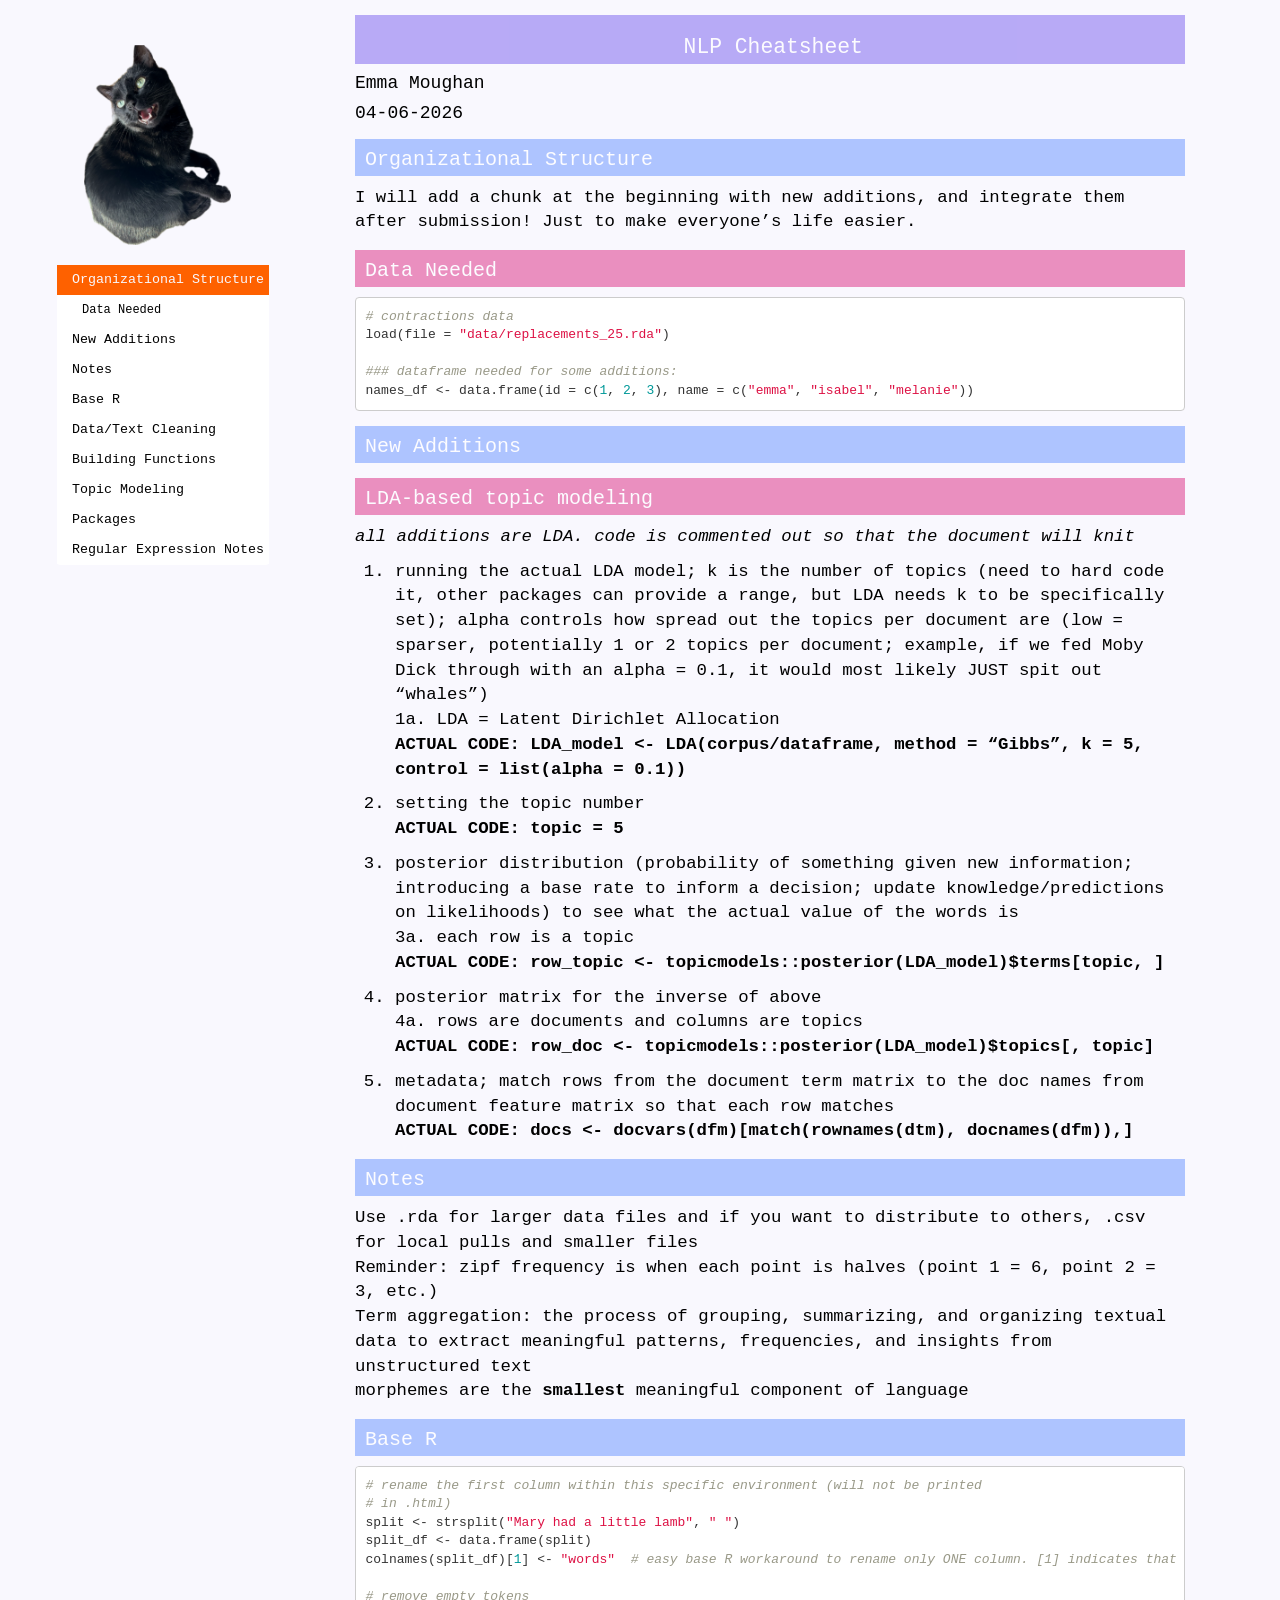
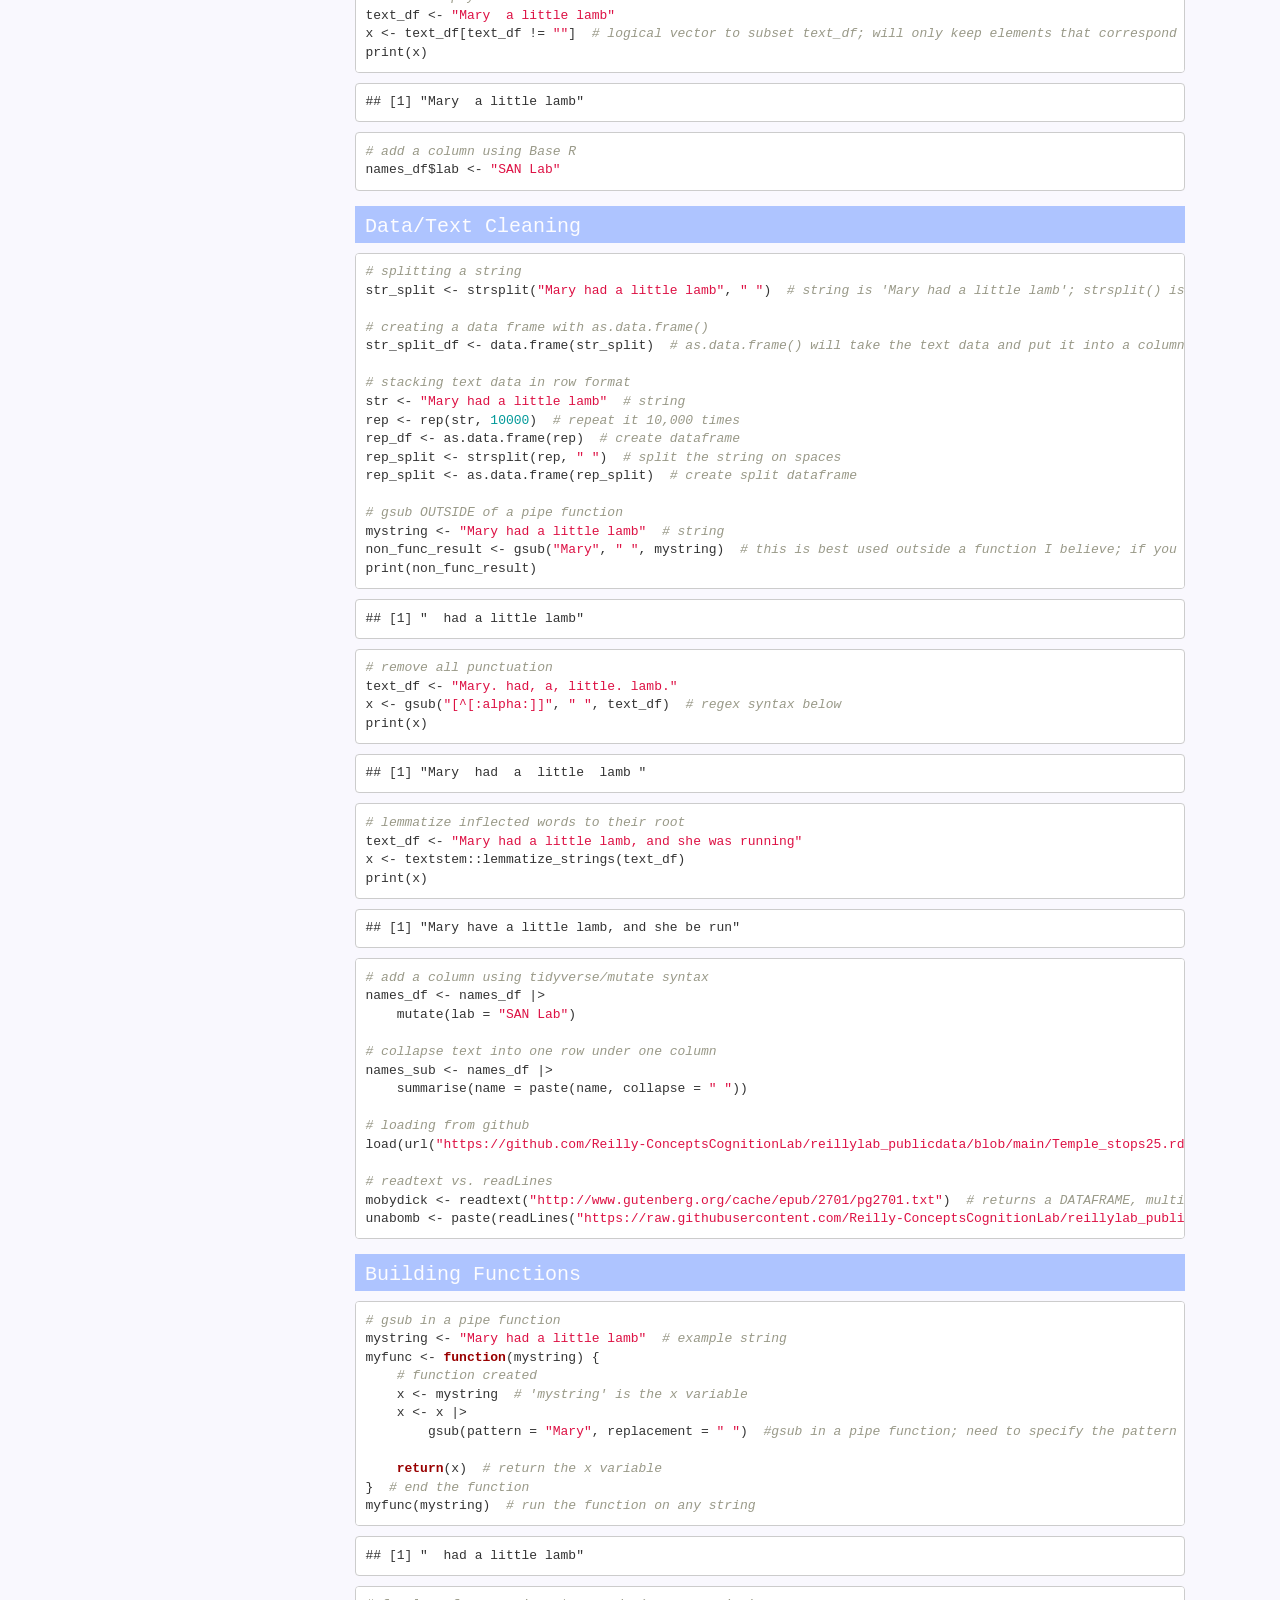
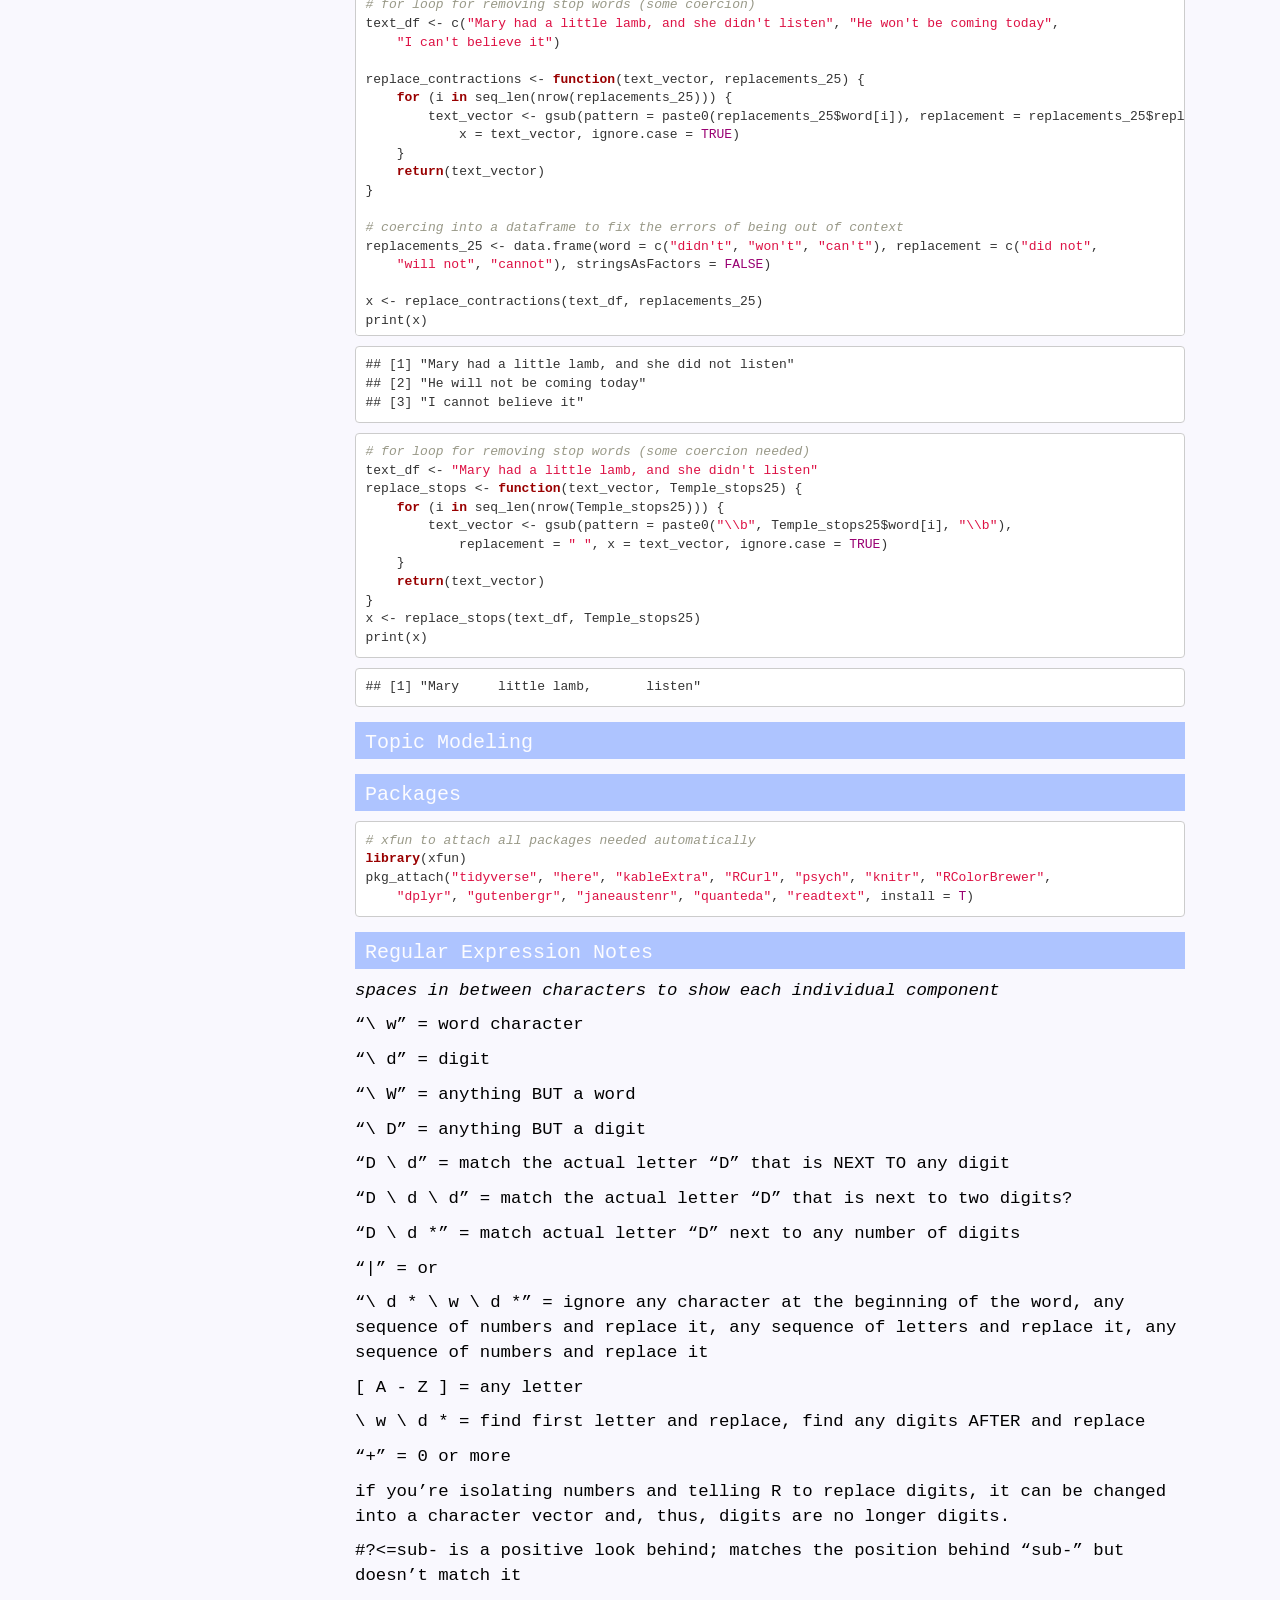
